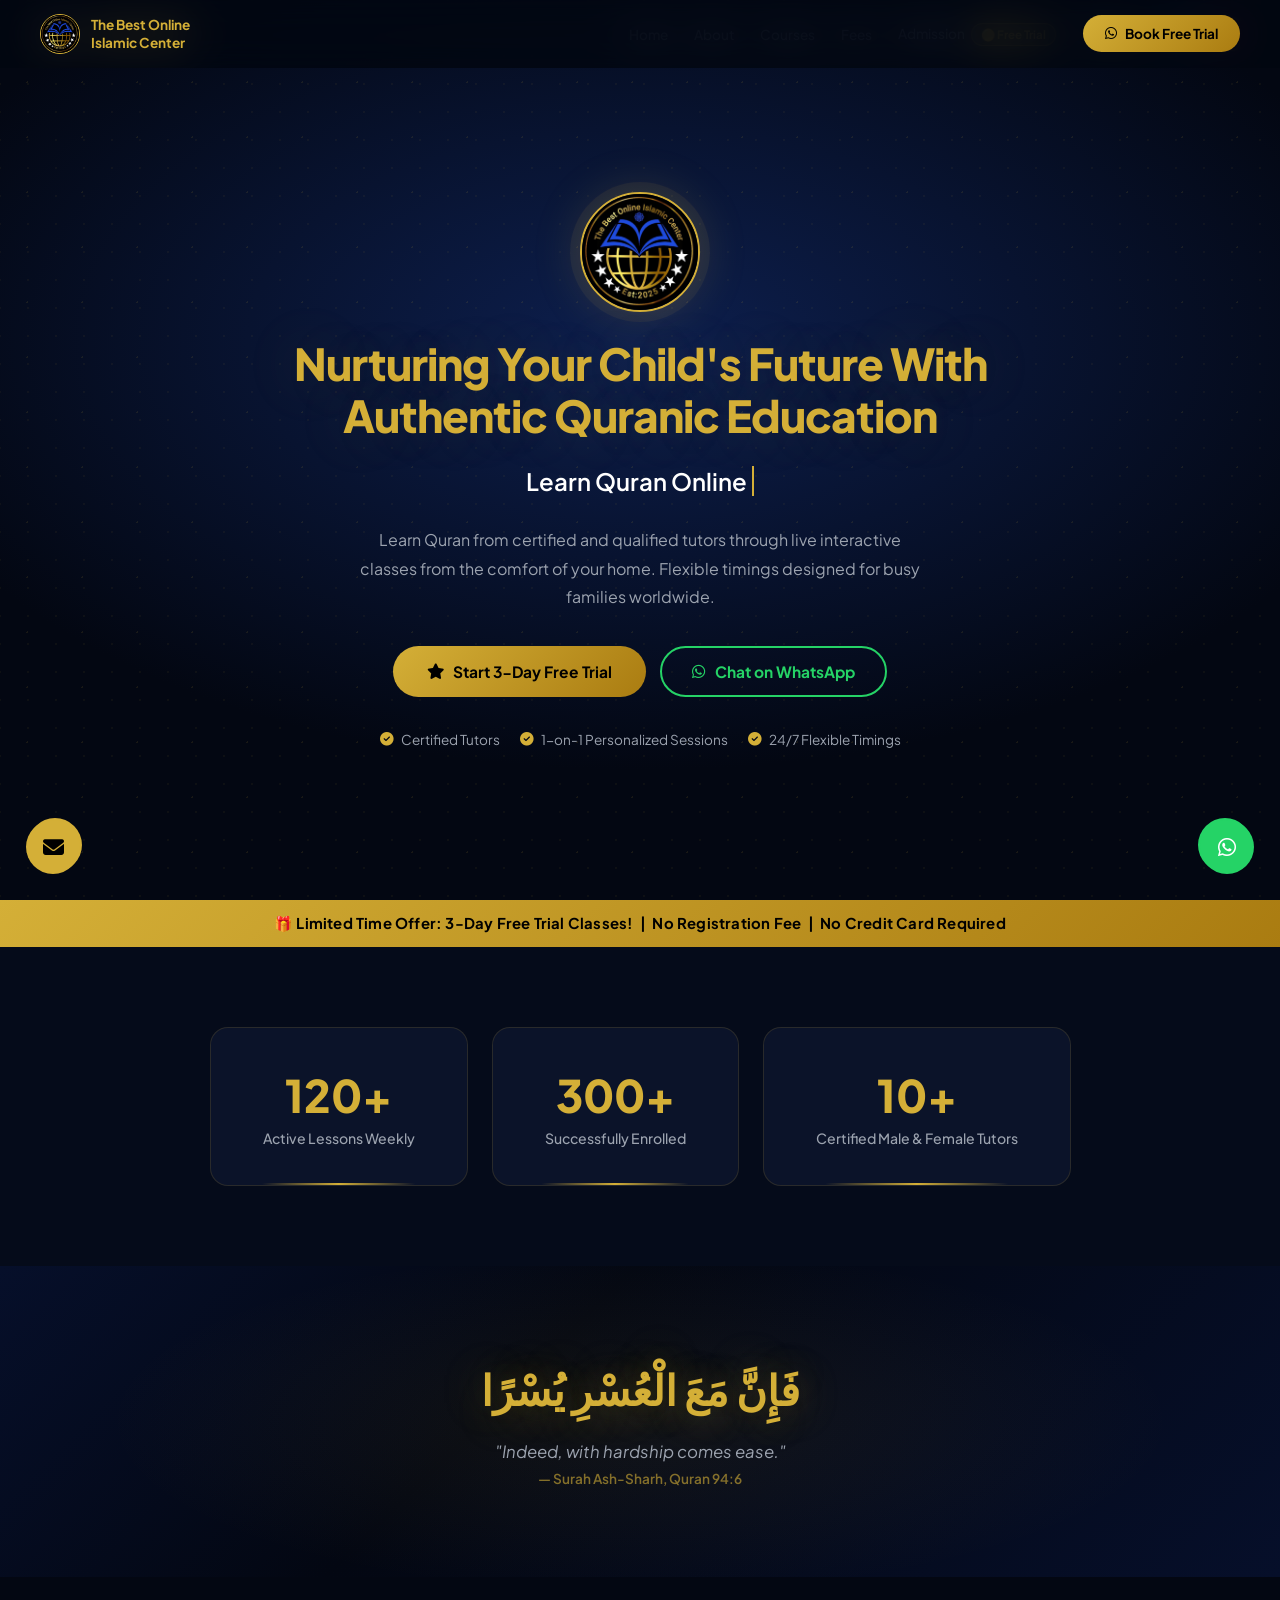
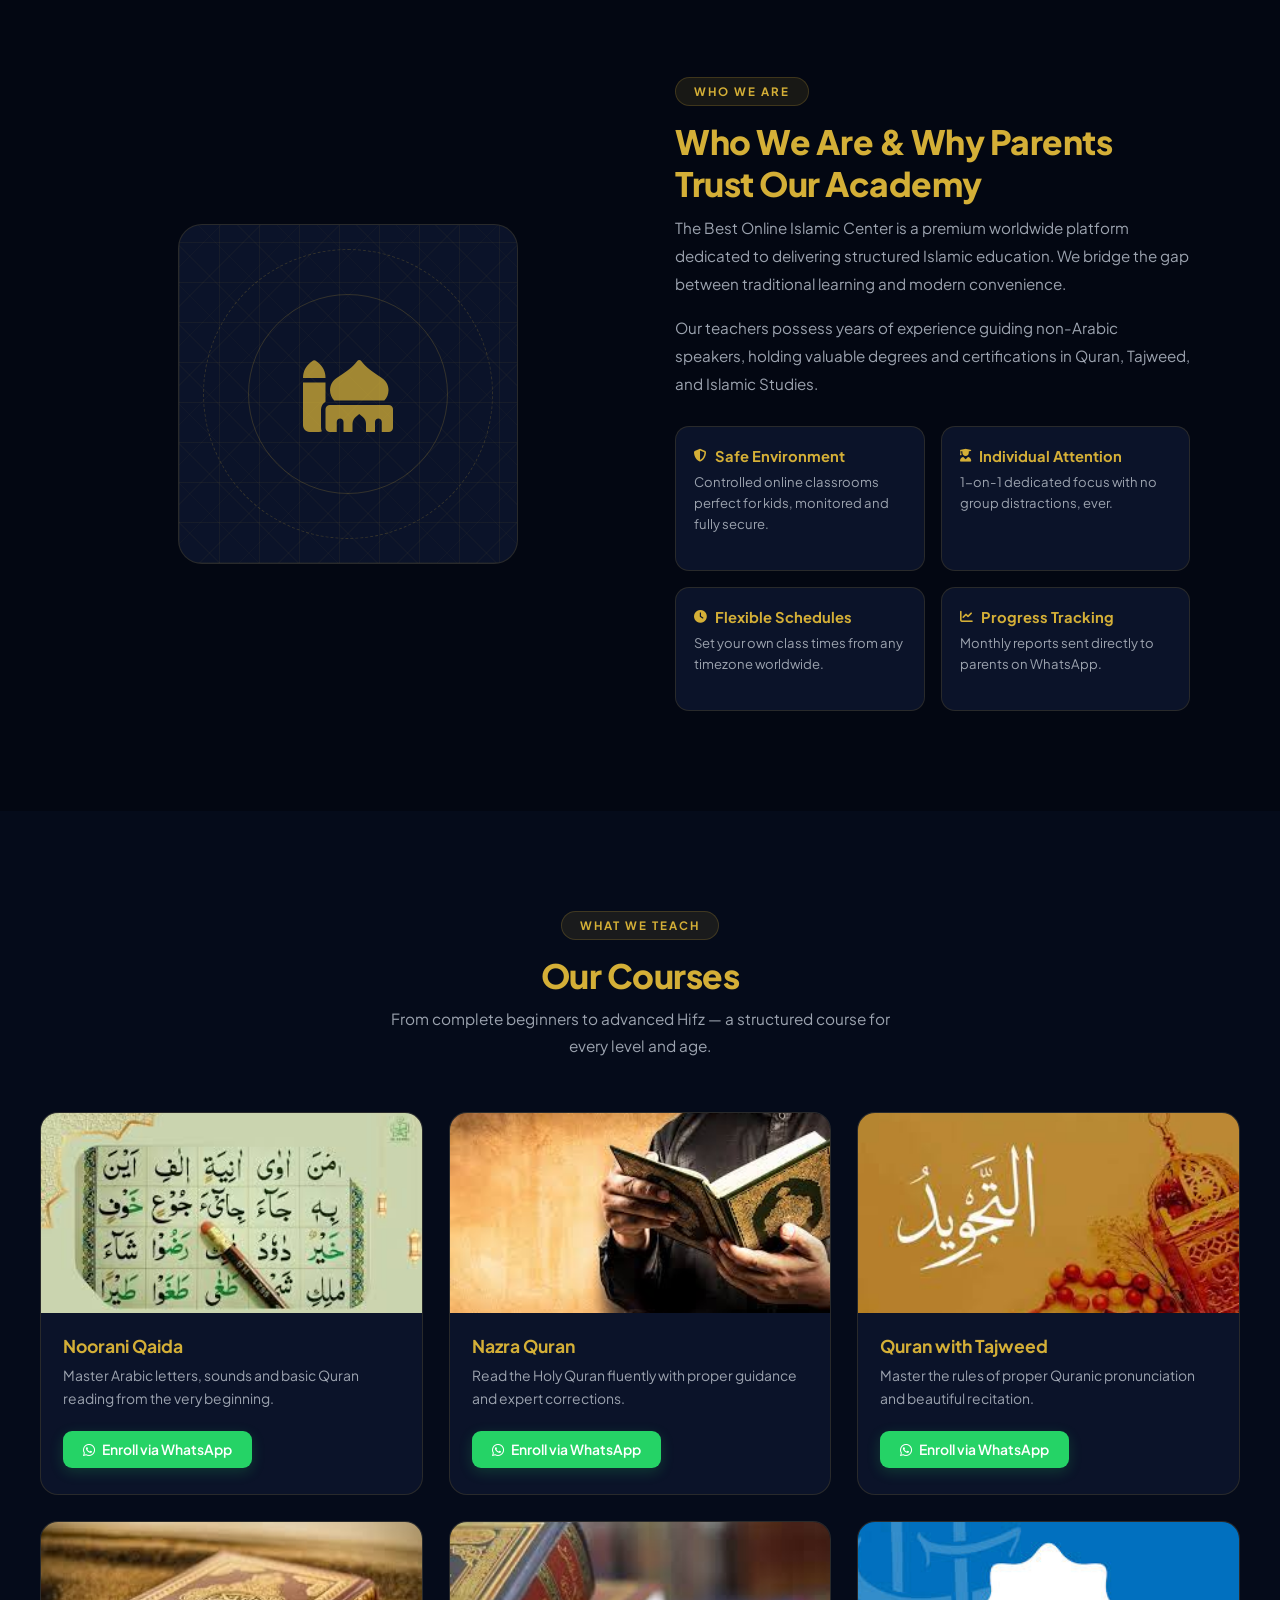
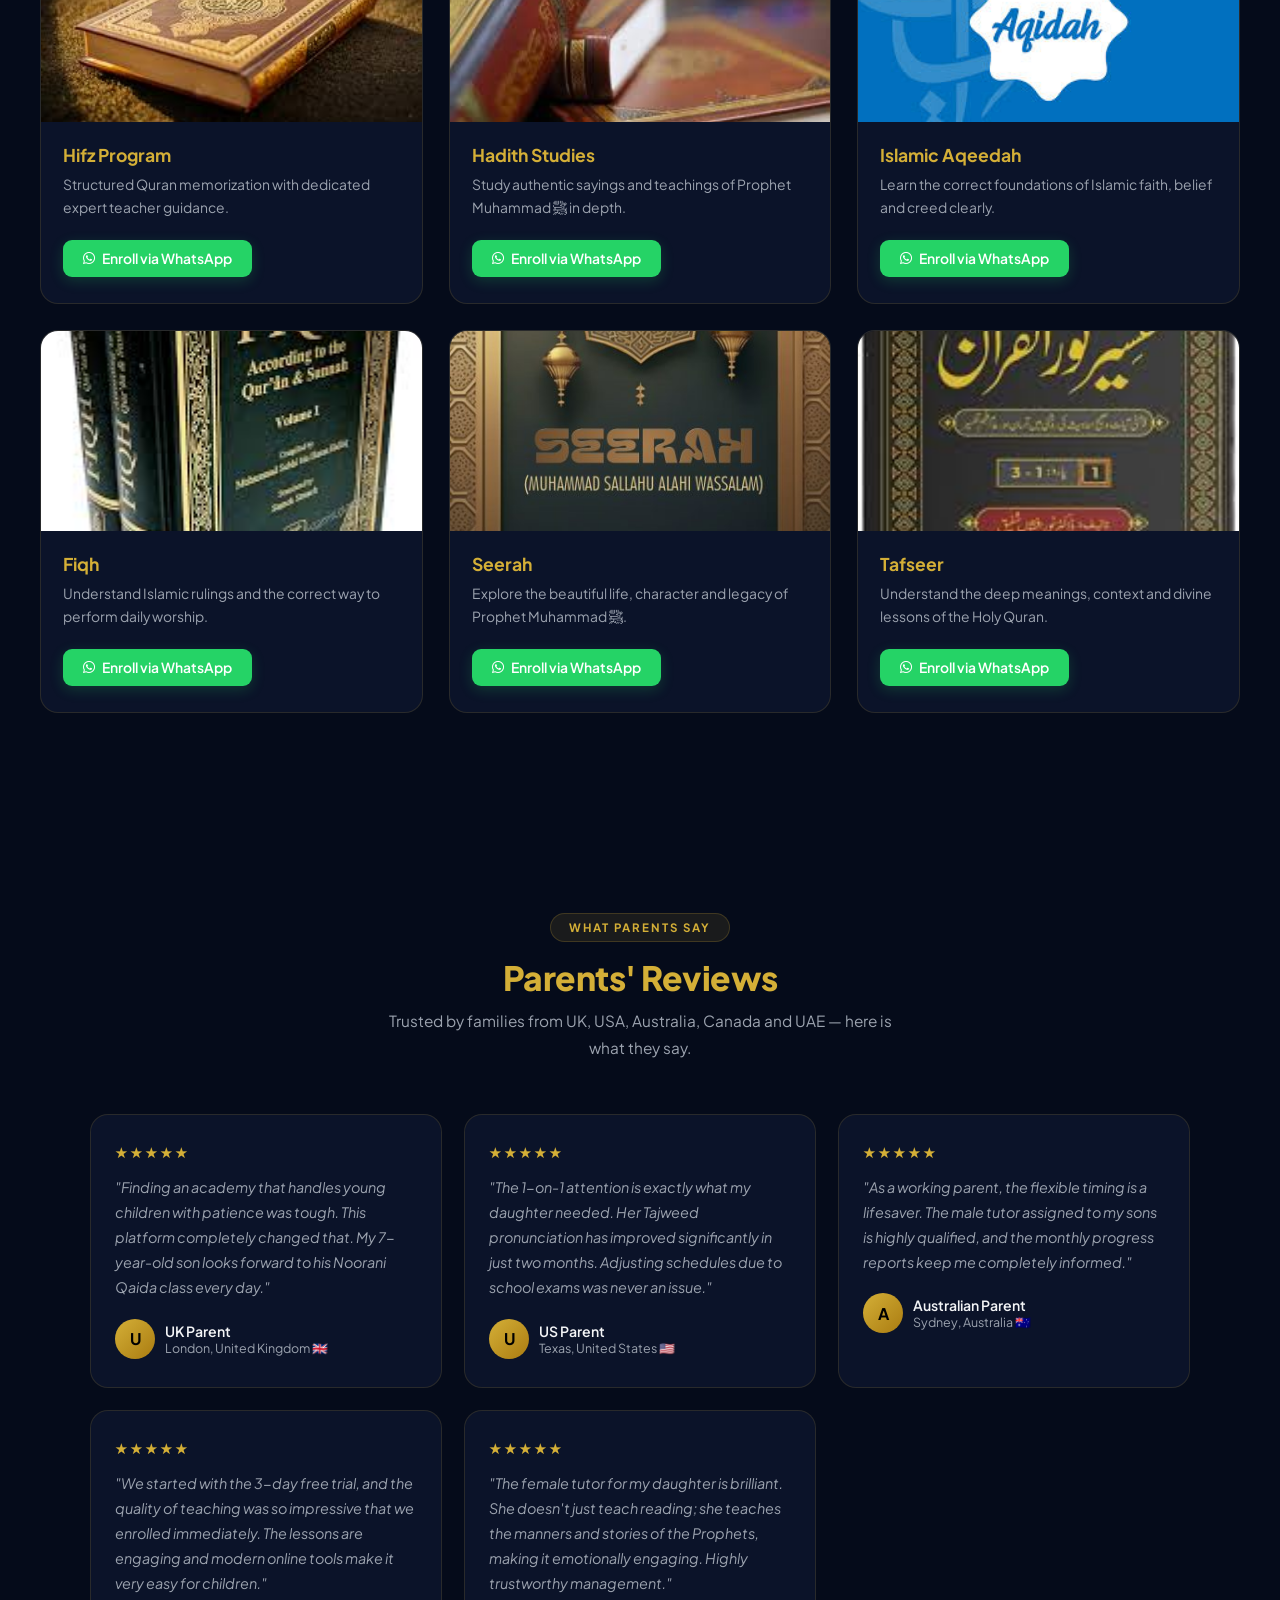
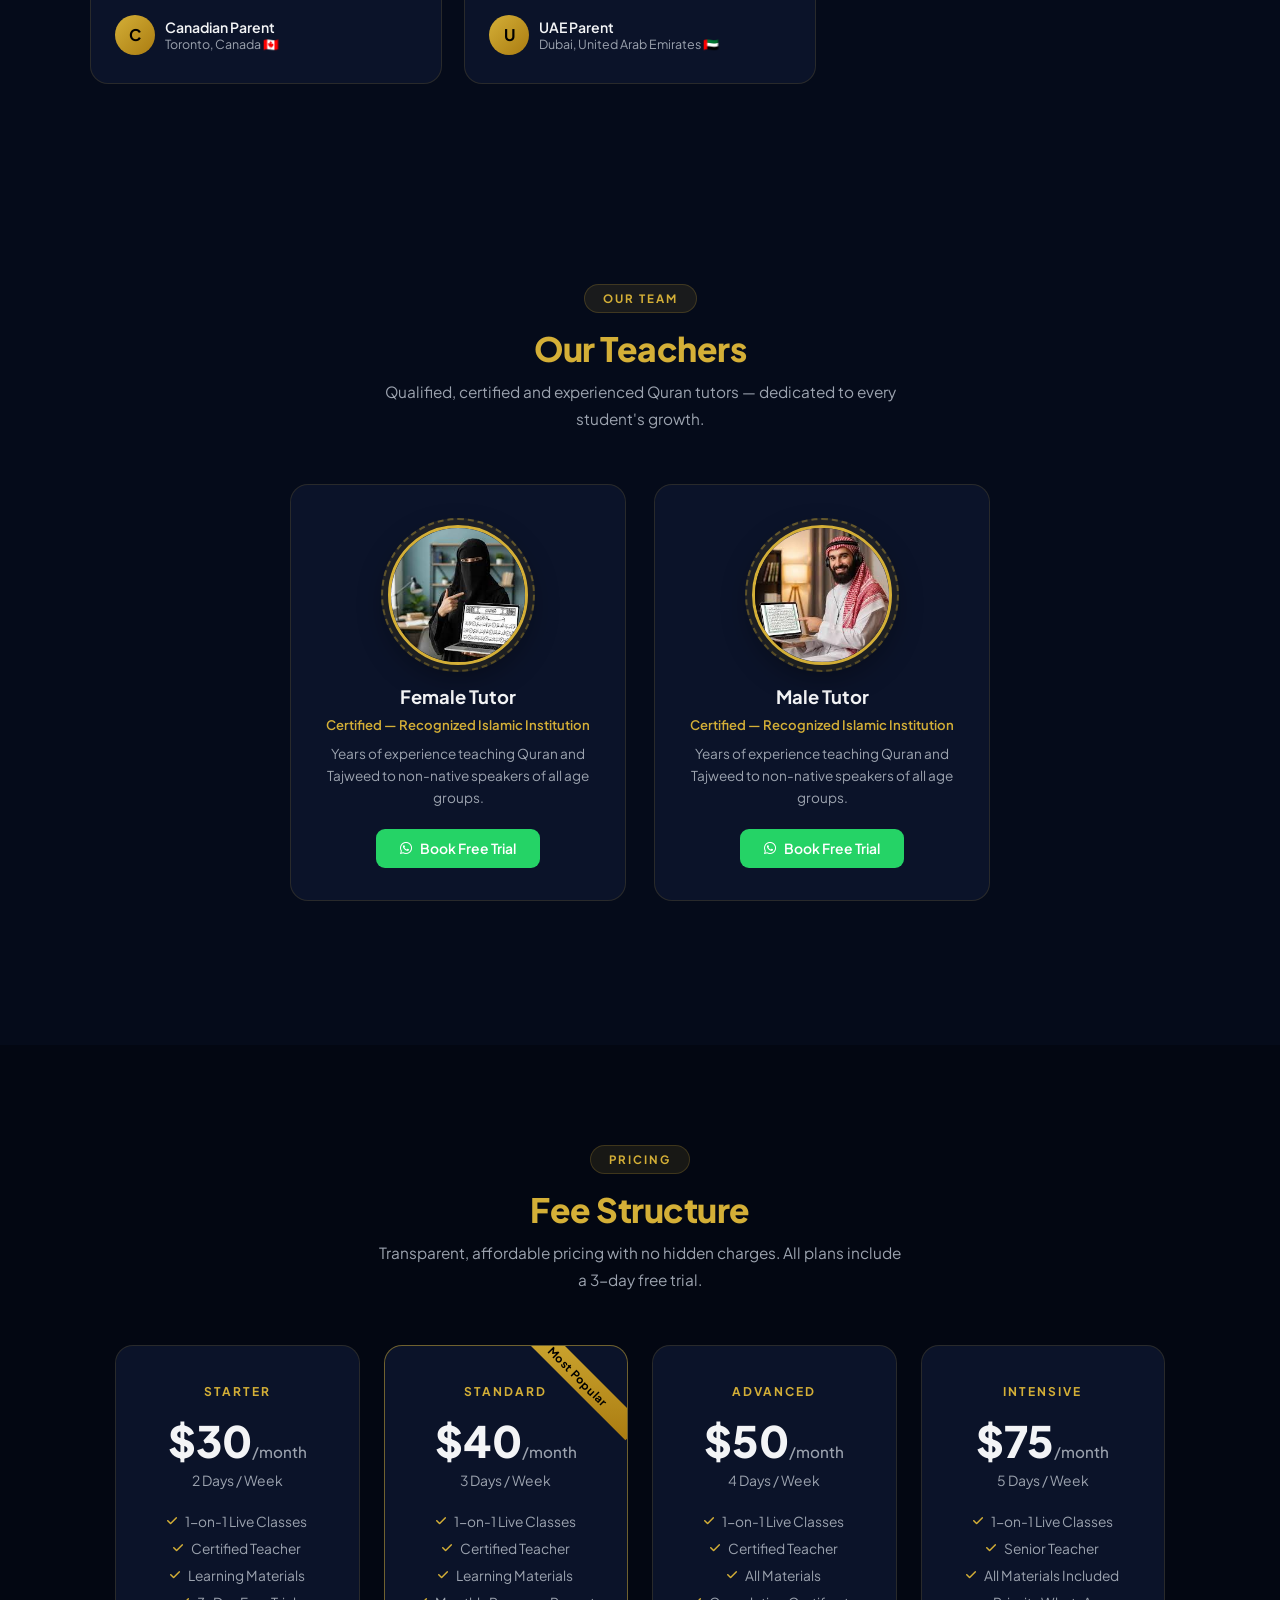
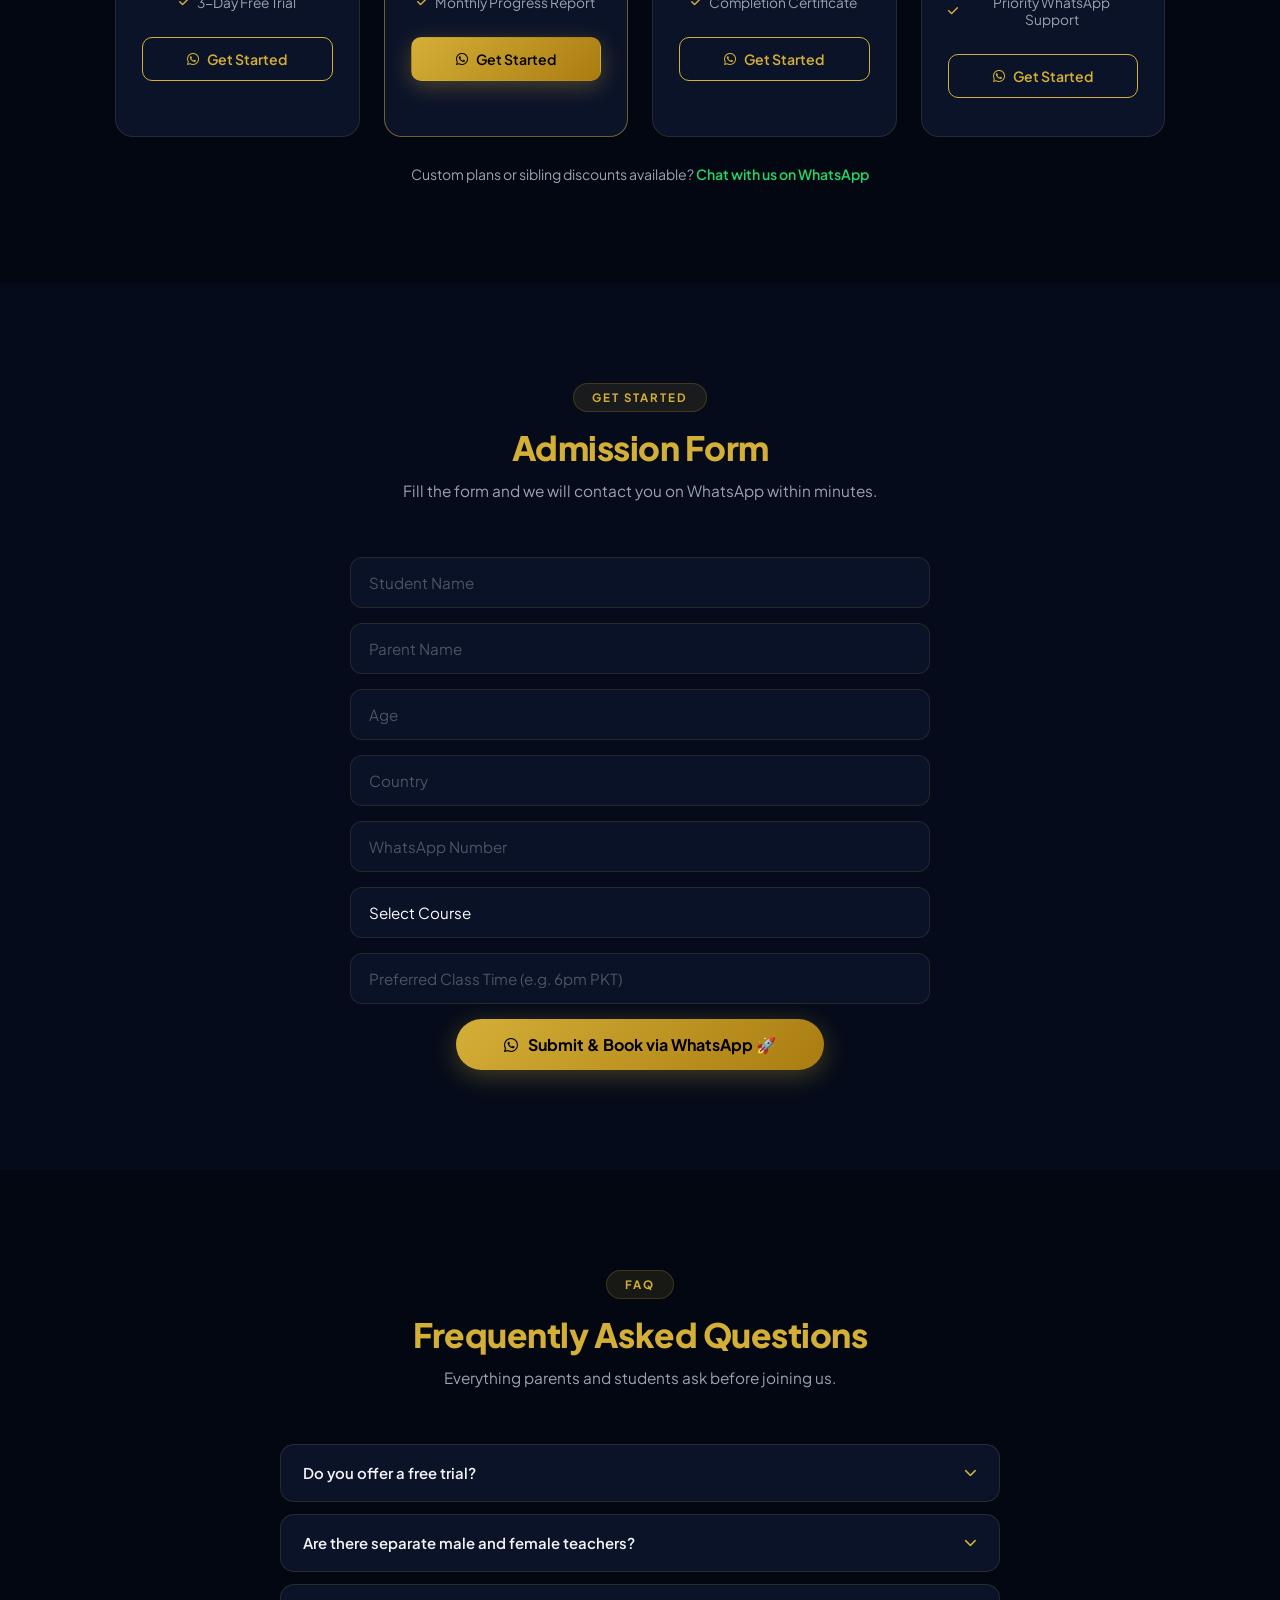
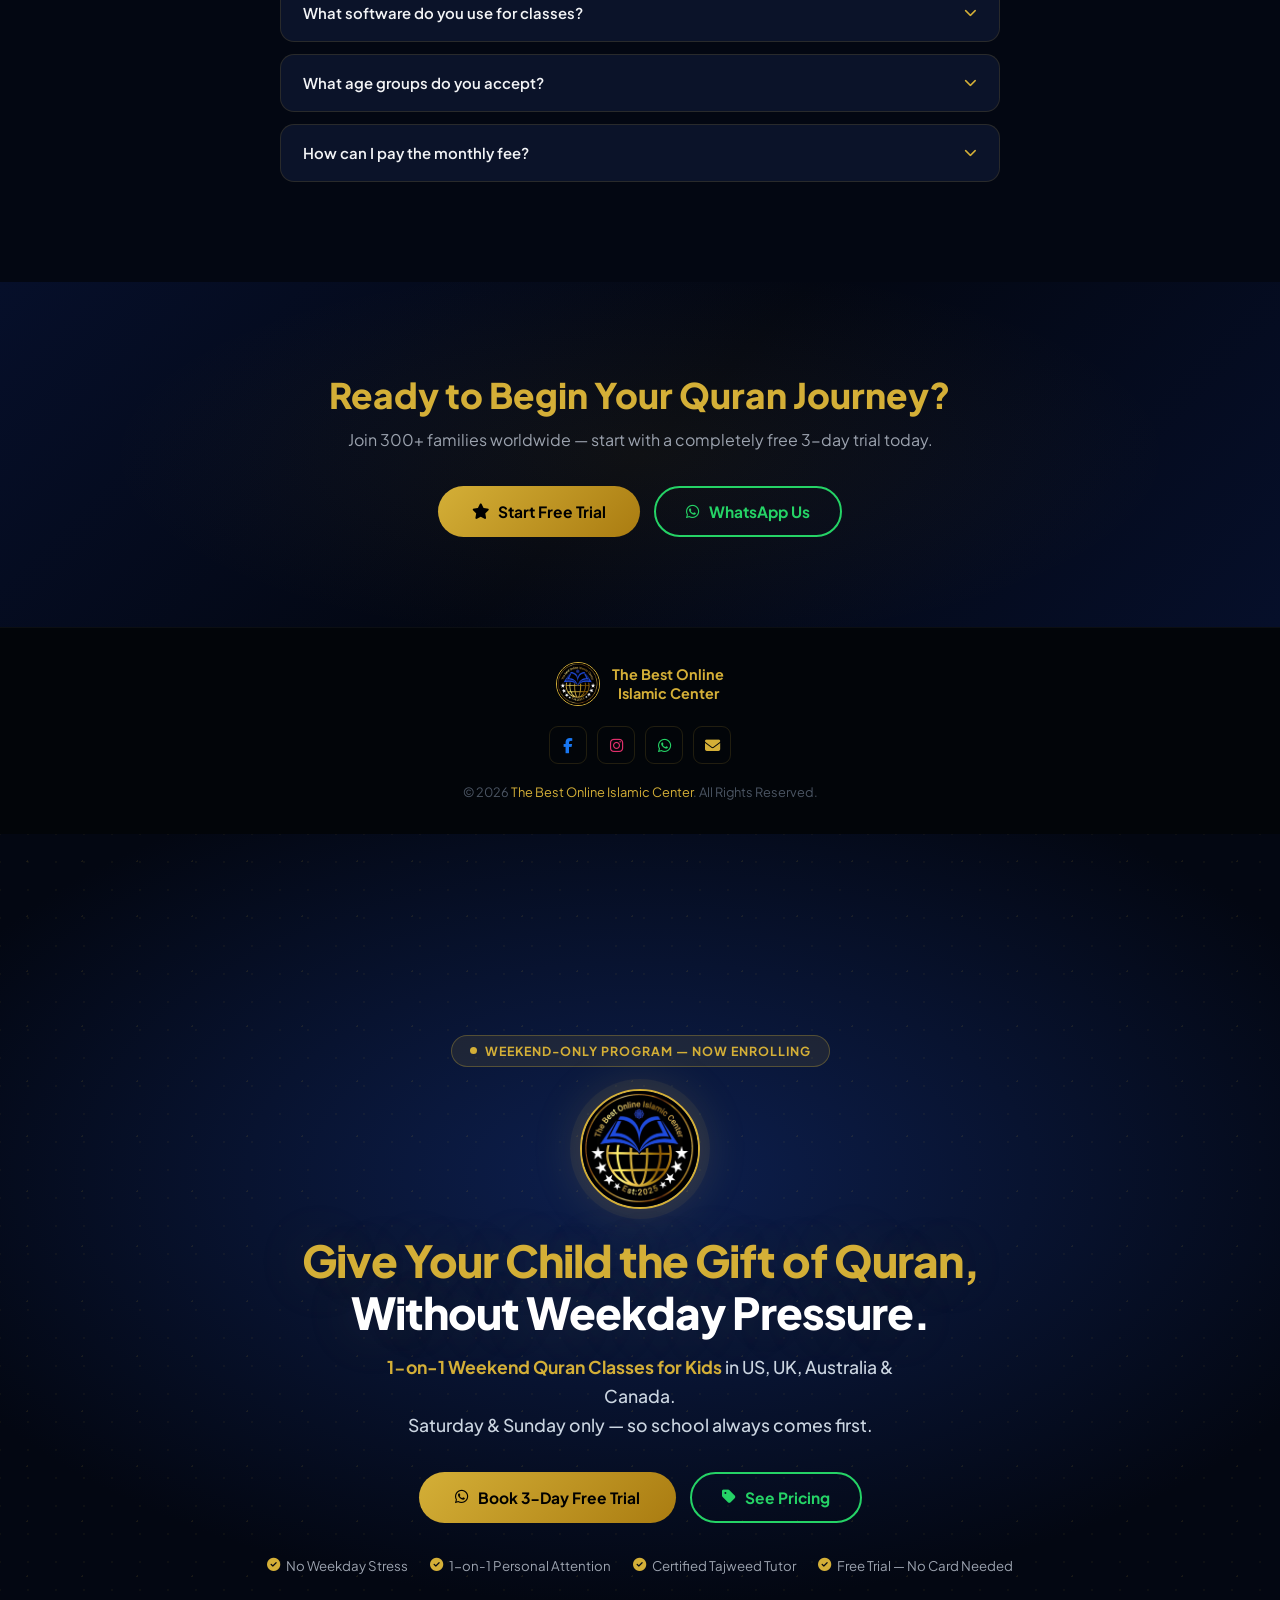
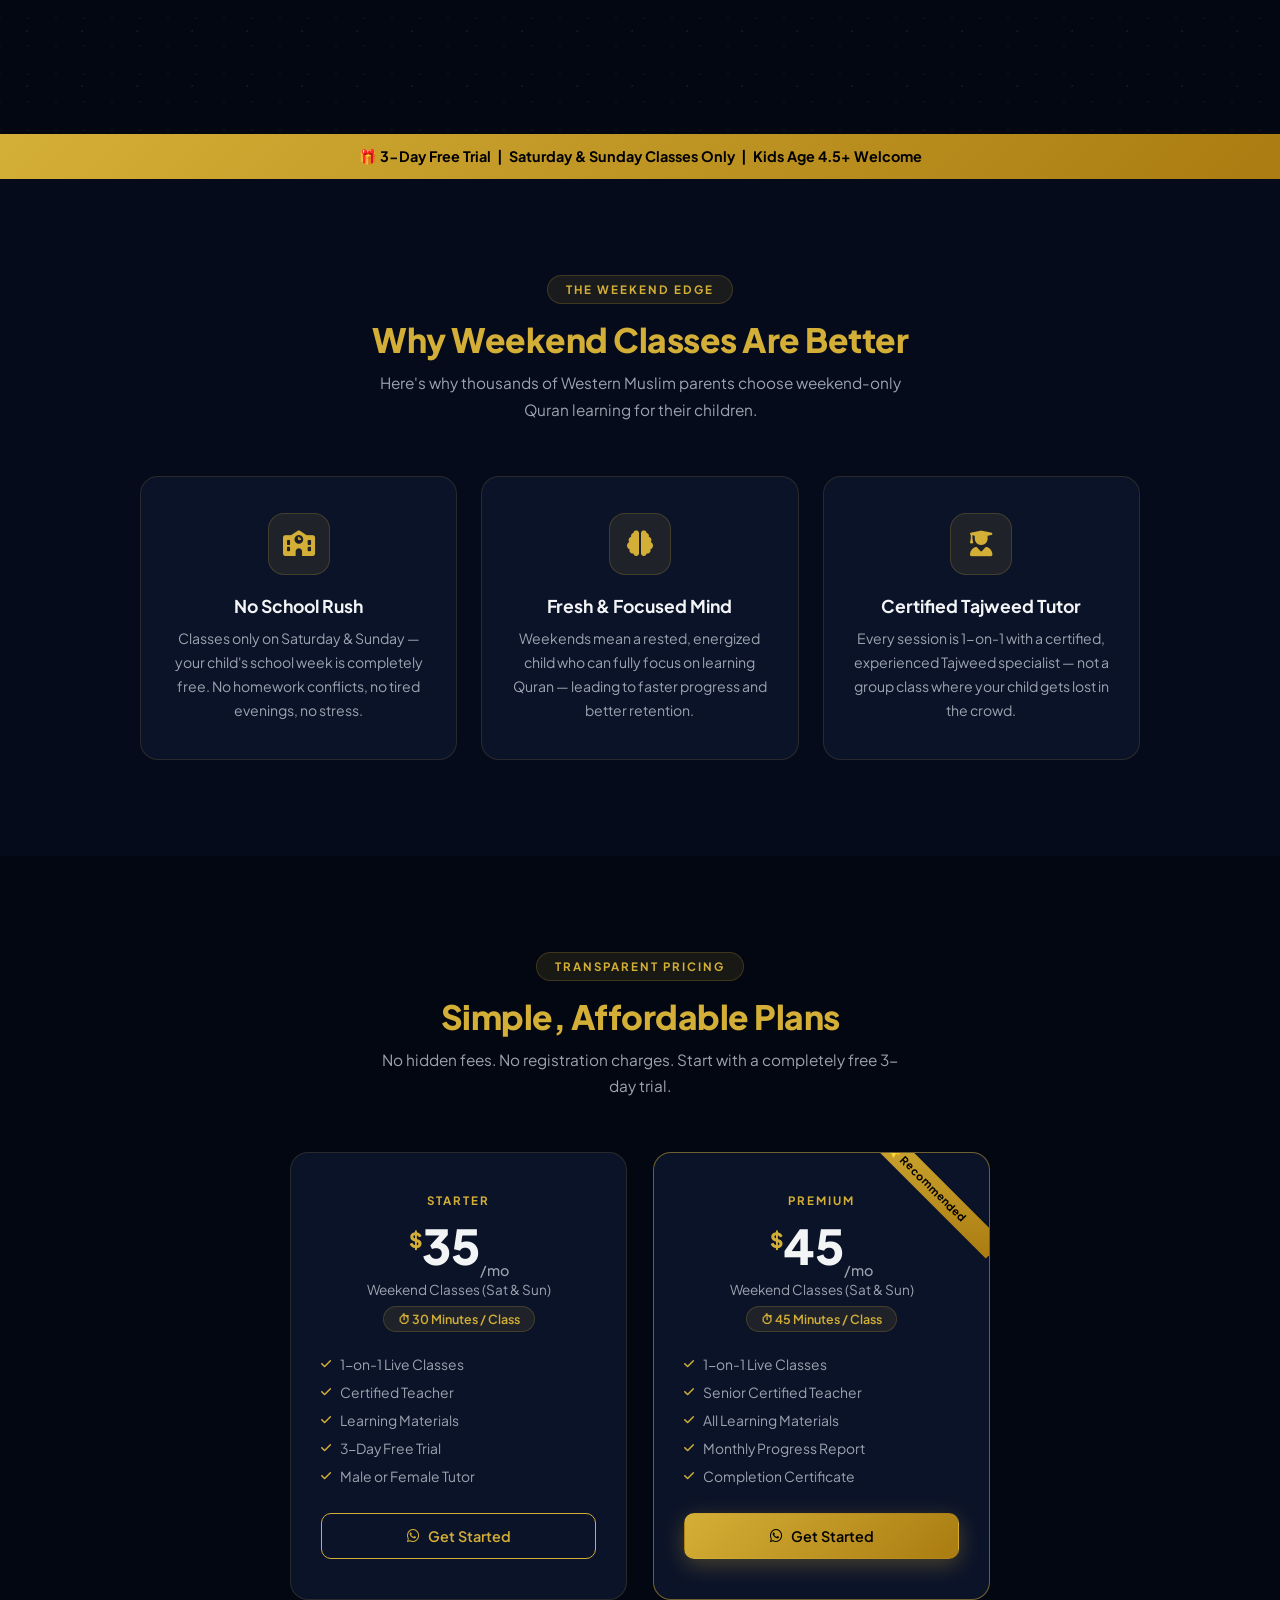
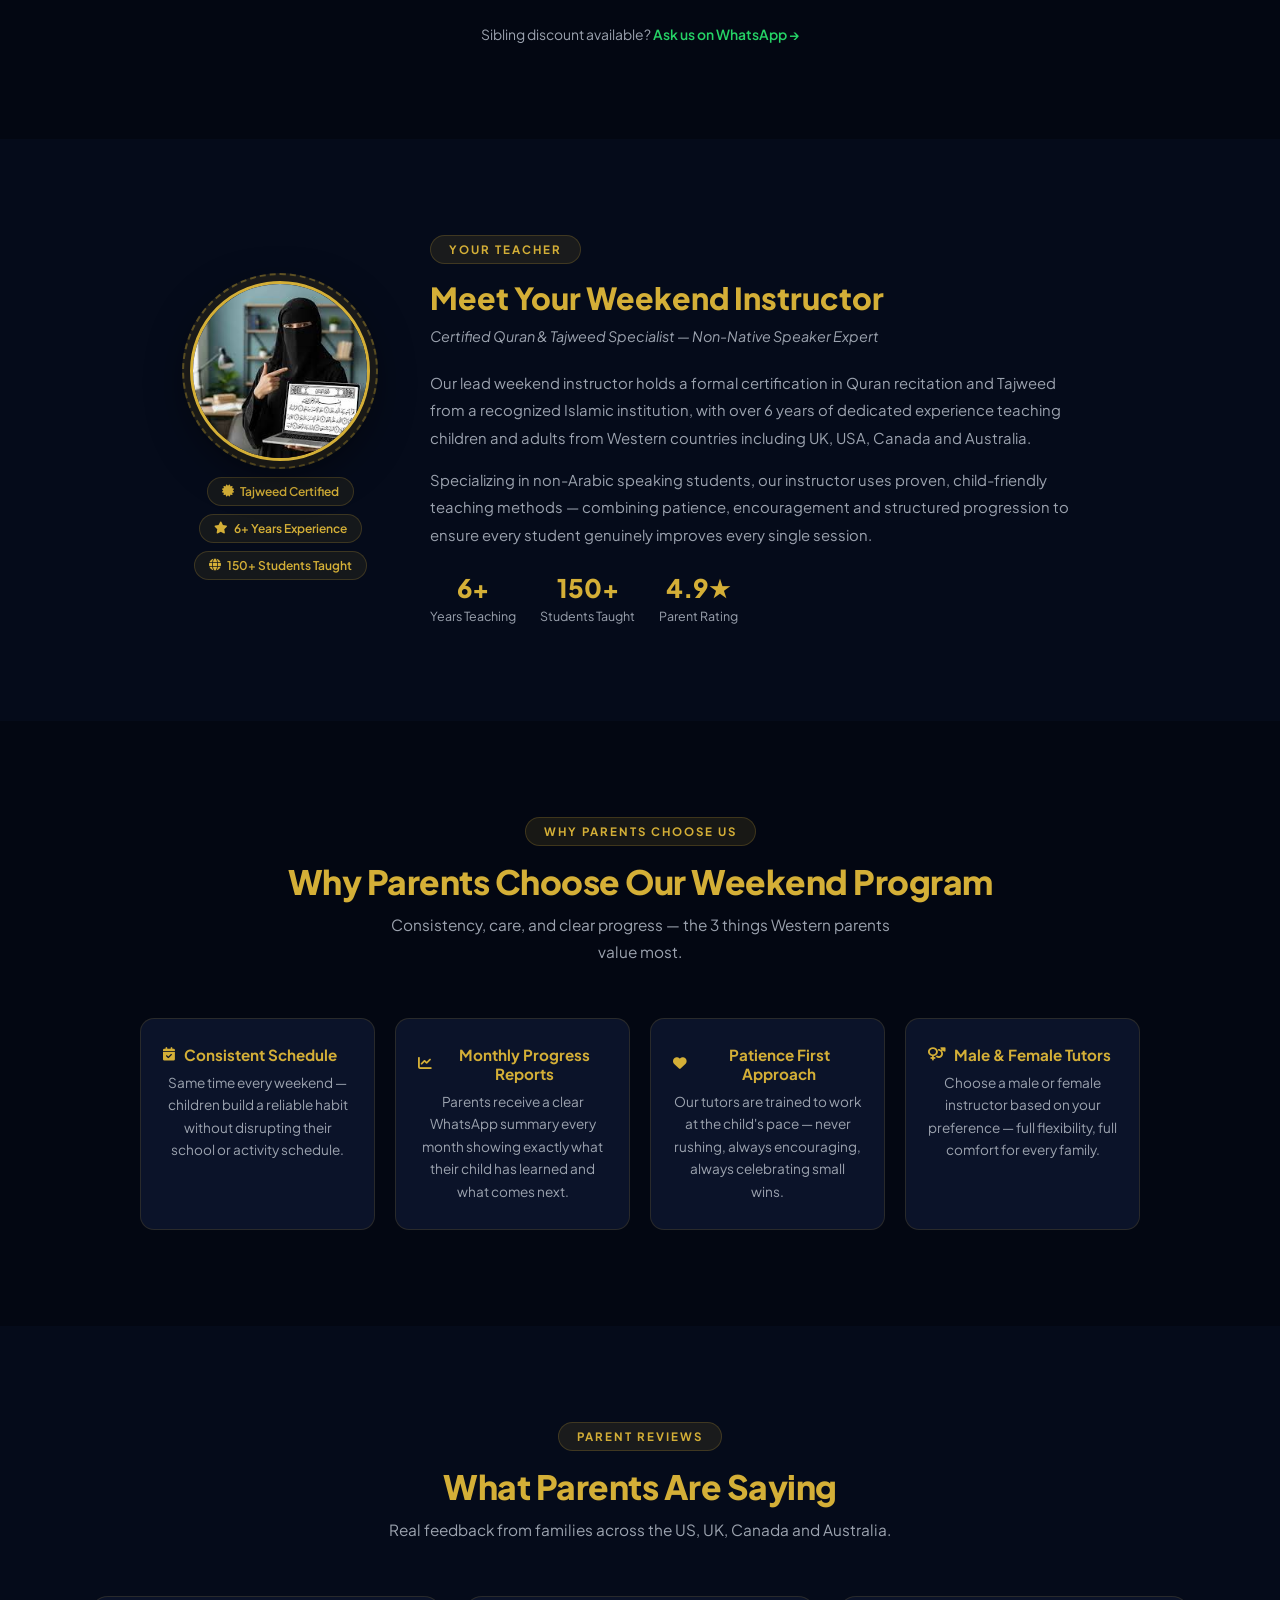
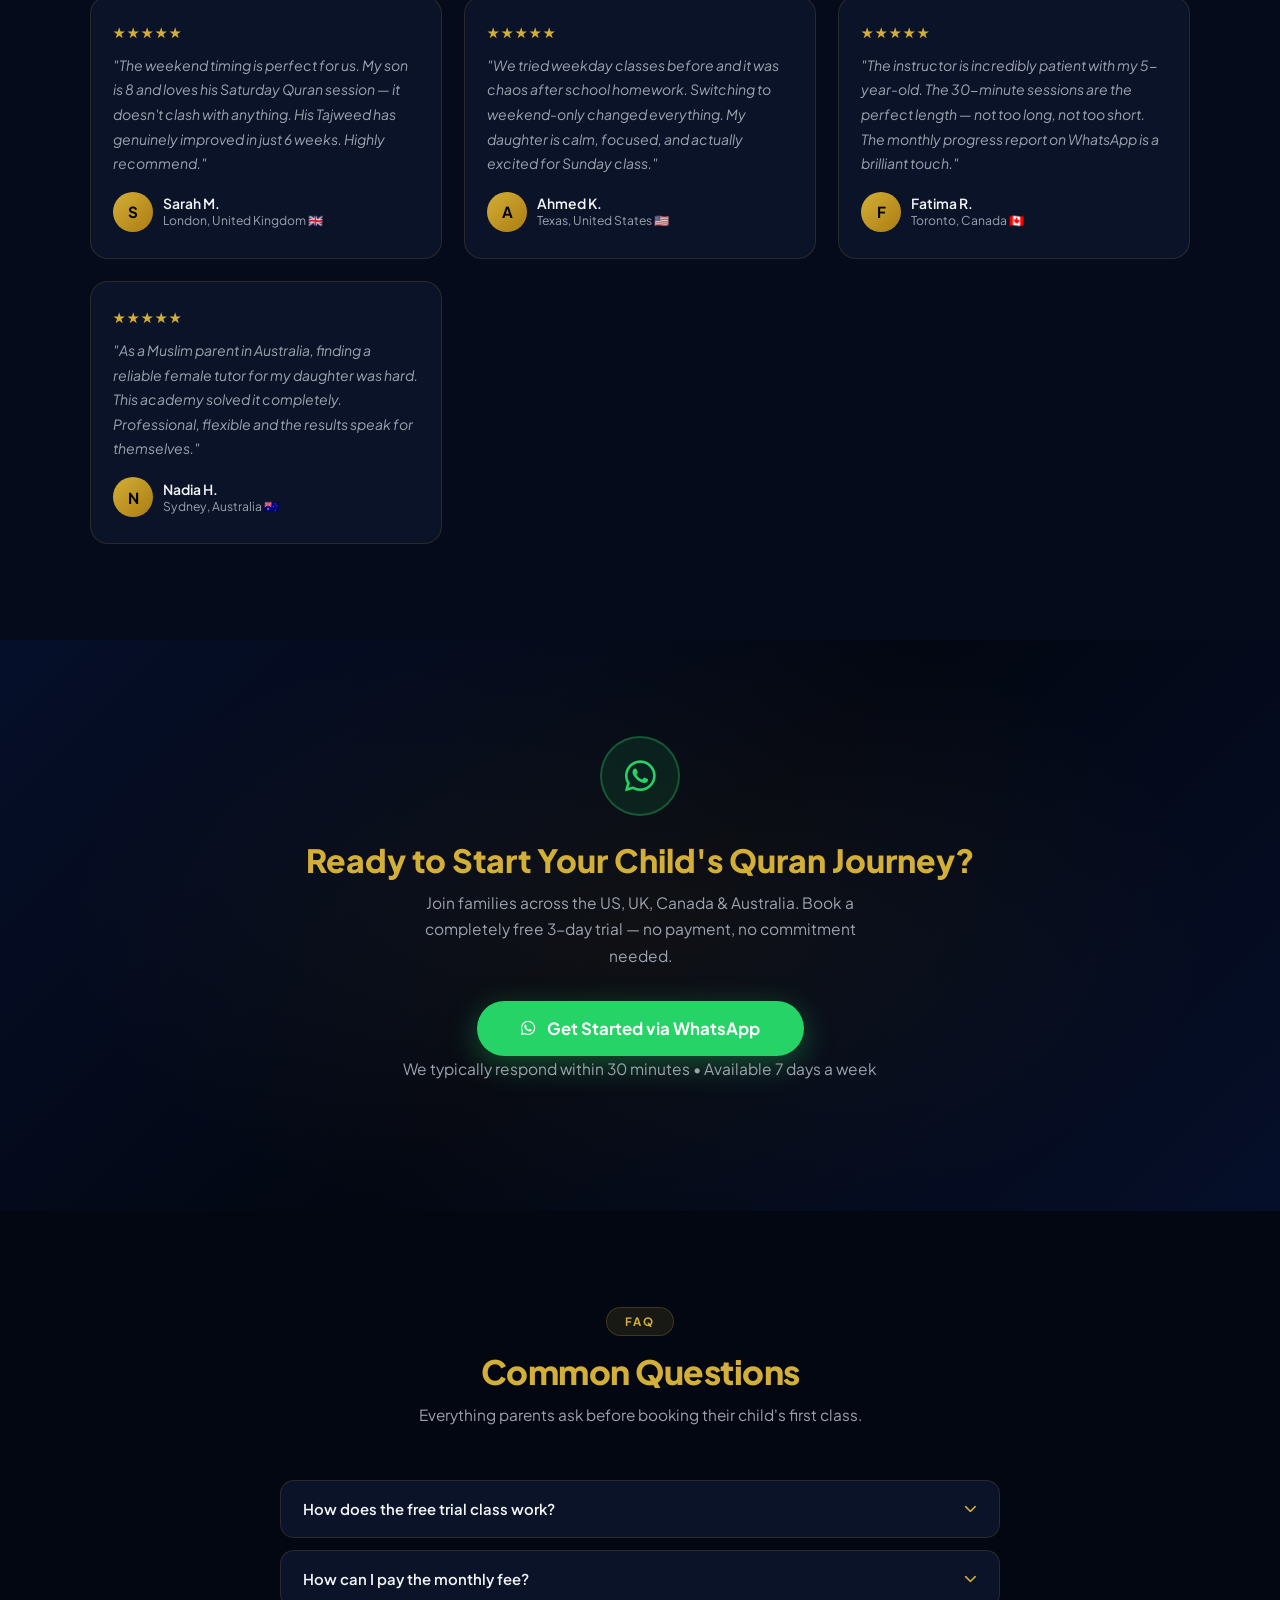
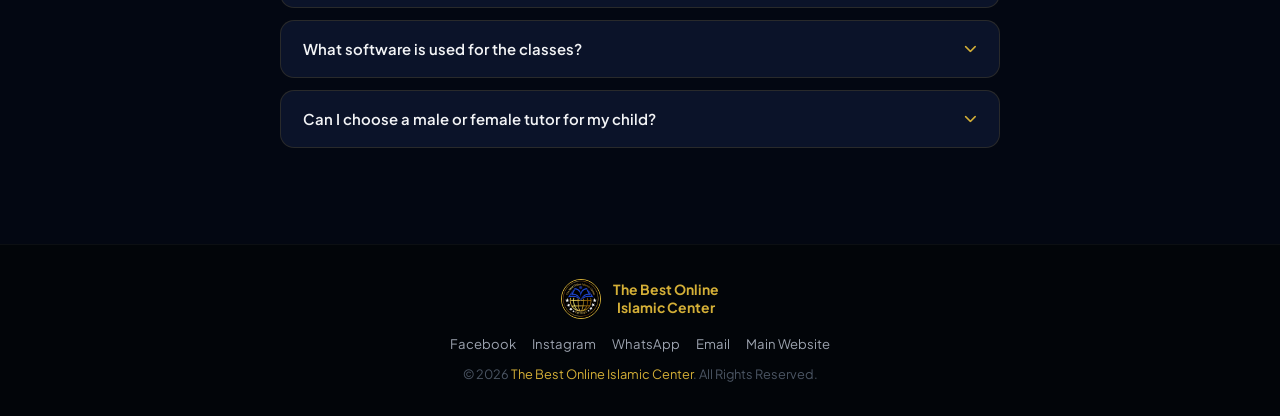
==== index.html @ 22b95162 "Add files via upload" ====
<!DOCTYPE html>
<html lang="en">
<head>
<meta charset="UTF-8">
<meta name="viewport" content="width=device-width, initial-scale=1.0">
<title>The Best Online Islamic Center</title>
<meta name="description" content="Learn Quran online with certified male and female teachers. Tajweed, Hifz, Noorani Qaida, Islamic Studies — live 1-on-1 classes worldwide.">
<meta name="keywords" content="Online Quran Academy, Quran Classes, Tajweed, Hifz, Noorani Qaida, Islamic Studies">
<meta name="author" content="The Best Online Islamic Center">
<meta name="robots" content="index, follow">
<link rel="preconnect" href="https://fonts.googleapis.com">
<link rel="preconnect" href="https://fonts.gstatic.com" crossorigin>
<link href="https://fonts.googleapis.com/css2?family=Plus+Jakarta+Sans:wght@400;500;600;700;800&display=swap" rel="stylesheet">
<link rel="stylesheet" href="https://cdnjs.cloudflare.com/ajax/libs/font-awesome/6.5.0/css/all.min.css">
<style>
:root{
  --gold:#D4AF37; --gold-dark:#AA7C11; --gold-light:rgba(212,175,55,0.15);
  --bg:#030712; --bg2:#050b1a; --card:#0b1329;
  --border:rgba(212,175,55,0.15); --border-hover:rgba(212,175,55,0.45);
  --text:#f3f4f6; --muted:#9ca3af;
  --green:#25D366; --green-dark:#1ebe57;
  --fb:#1877F2; --ig:#E1306C;
  --r:18px;
}
html{scroll-behavior:smooth;}
*{margin:0;padding:0;box-sizing:border-box;font-family:'Plus Jakarta Sans',sans-serif;}
body{background:var(--bg);color:var(--text);overflow-x:hidden;}

/* ═══════════════════════════════════
   NAVBAR
═══════════════════════════════════ */
nav{
  position:fixed;top:0;left:0;width:100%;z-index:999;
  background:rgba(3,7,18,0.55);
  backdrop-filter:blur(20px);-webkit-backdrop-filter:blur(20px);
  border-bottom:1px solid transparent;
  height:70px;padding:0 48px;
  display:flex;align-items:center;justify-content:space-between;
  transition:all .35s ease;
}
nav.scrolled{background:rgba(3,7,18,0.96);border-bottom-color:rgba(212,175,55,0.3);}
.nav-logo{display:flex;align-items:center;gap:12px;text-decoration:none;}
.nav-logo img{width:42px;height:42px;border-radius:50%;border:1.5px solid var(--gold);object-fit:cover;}
.nav-logo span{color:var(--gold);font-size:.88rem;font-weight:700;line-height:1.3;}
.nav-right{display:flex;align-items:center;gap:6px;}
.nav-links{display:flex;align-items:center;gap:2px;list-style:none;}
.nav-links a{color:var(--muted);text-decoration:none;font-size:.85rem;font-weight:500;padding:7px 12px;border-radius:8px;transition:all .25s;white-space:nowrap;}
.nav-links a:hover{color:var(--gold);background:rgba(212,175,55,.08);}
.nav-badge{
  display:inline-flex;align-items:center;gap:5px;
  background:rgba(212,175,55,.12);border:1px solid rgba(212,175,55,.3);
  color:var(--gold);font-size:.72rem;font-weight:700;
  padding:3px 9px;border-radius:50px;margin-left:4px;
  animation:badgeBlink 2s ease-in-out infinite;
}
@keyframes badgeBlink{0%,100%{opacity:1;}50%{opacity:.5;}}
.nav-socials{display:flex;align-items:center;gap:8px;margin-left:10px;}
.nav-socials a{
  width:34px;height:34px;border-radius:8px;
  display:flex;align-items:center;justify-content:center;
  font-size:.9rem;text-decoration:none;
  border:1px solid var(--border);transition:all .25s;
}
.nsf{color:var(--fb);background:rgba(24,119,242,.07);}
.nsf:hover{background:rgba(24,119,242,.18);border-color:rgba(24,119,242,.4);transform:translateY(-2px);}
.nsi{color:var(--ig);background:rgba(225,48,108,.07);}
.nsi:hover{background:rgba(225,48,108,.18);border-color:rgba(225,48,108,.4);transform:translateY(-2px);}

/* hamburger */
.hamburger{display:none;flex-direction:column;gap:5px;cursor:pointer;padding:5px;background:none;border:none;}
.hamburger span{display:block;width:24px;height:2px;background:var(--gold);border-radius:2px;transition:all .3s;}
.hamburger.active span:nth-child(1){transform:translateY(7px) rotate(45deg);}
.hamburger.active span:nth-child(2){opacity:0;transform:scaleX(0);}
.hamburger.active span:nth-child(3){transform:translateY(-7px) rotate(-45deg);}
.mobile-menu{
  display:none;position:fixed;top:70px;left:0;width:100%;
  background:rgba(3,7,18,.98);border-bottom:1px solid var(--border);
  padding:18px 24px;z-index:998;flex-direction:column;gap:4px;
}
.mobile-menu.open{display:flex;}
.mobile-menu a{color:var(--muted);text-decoration:none;font-size:.97rem;font-weight:500;padding:11px 14px;border-radius:8px;transition:all .25s;}
.mobile-menu a:hover{color:var(--gold);background:rgba(212,175,55,.08);}
.mob-socials{display:flex;gap:10px;padding:10px 14px 4px;}
.mob-socials a{width:38px;height:38px;border-radius:8px;display:flex;align-items:center;justify-content:center;font-size:1rem;text-decoration:none;border:1px solid var(--border);transition:all .25s;}

/* ═══════════════════════════════════
   HERO
═══════════════════════════════════ */
.hero{
  min-height:100vh;display:flex;flex-direction:column;
  justify-content:center;align-items:center;text-align:center;
  background:radial-gradient(ellipse 90% 70% at 50% 40%, #0d1f4e 0%, #030712 65%);
  padding:130px 20px 80px;position:relative;overflow:hidden;
}
/* dot grid */
.hero::before{
  content:'';position:absolute;inset:0;pointer-events:none;
  background-image:radial-gradient(circle,rgba(212,175,55,.12) 1px,transparent 1px),
                   radial-gradient(circle,rgba(212,175,55,.05) 1px,transparent 1px);
  background-size:60px 60px,30px 30px;background-position:0 0,15px 15px;
}
/* floating particles */
.particles{position:absolute;inset:0;pointer-events:none;overflow:hidden;}
.particle{
  position:absolute;width:3px;height:3px;border-radius:50%;
  background:var(--gold);opacity:0;
  animation:floatUp linear infinite;
}
@keyframes floatUp{
  0%{opacity:0;transform:translateY(0) scale(0);}
  10%{opacity:.6;}
  90%{opacity:.2;}
  100%{opacity:0;transform:translateY(-100vh) scale(1.5);}
}
.hero-logo{
  width:135px;height:135px;border-radius:50%;object-fit:cover;
  border:2.5px solid var(--gold);
  box-shadow:0 0 0 10px rgba(212,175,55,.07),0 0 50px rgba(212,175,55,.2);
  margin-bottom:28px;position:relative;z-index:1;
  animation:floatLogo 4s ease-in-out infinite;
}
@keyframes floatLogo{
  0%,100%{transform:translateY(0);box-shadow:0 0 0 10px rgba(212,175,55,.07),0 0 50px rgba(212,175,55,.2);}
  50%{transform:translateY(-10px);box-shadow:0 0 0 16px rgba(212,175,55,.04),0 0 80px rgba(212,175,55,.35);}
}
.hero h1{
  color:var(--gold);font-size:2.8rem;font-weight:800;letter-spacing:-1px;
  margin-bottom:18px;z-index:1;position:relative;
  text-shadow:0 0 60px rgba(212,175,55,.2);
  max-width:750px;line-height:1.2;
}
.typing-wrap{min-height:50px;display:flex;align-items:center;justify-content:center;margin-bottom:20px;z-index:1;position:relative;}
.typing-text{color:#fff;font-size:1.5rem;font-weight:600;border-right:2.5px solid var(--gold);padding-right:5px;animation:blink .75s step-end infinite;}
@keyframes blink{50%{border-color:transparent;}}
.hero-desc{color:var(--muted);font-size:1rem;max-width:580px;line-height:1.8;margin-bottom:34px;z-index:1;position:relative;}
.hero-btns{display:flex;gap:14px;flex-wrap:wrap;justify-content:center;z-index:1;position:relative;margin-bottom:30px;}
.btn-primary{
  display:inline-flex;align-items:center;gap:9px;
  background:linear-gradient(135deg,var(--gold),var(--gold-dark));
  color:#000;padding:15px 34px;text-decoration:none;border-radius:50px;
  font-weight:700;font-size:.97rem;
  animation:ctaPulse 2.5s ease-out infinite;
  transition:transform .3s,box-shadow .3s;
}
.btn-primary:hover{transform:translateY(-4px);box-shadow:0 14px 38px rgba(212,175,55,.5);animation:none;}
@keyframes ctaPulse{0%{box-shadow:0 0 0 0 rgba(212,175,55,.5);}70%{box-shadow:0 0 0 18px rgba(212,175,55,0);}100%{box-shadow:0 0 0 0 rgba(212,175,55,0);}}
.btn-secondary{
  display:inline-flex;align-items:center;gap:9px;
  border:2px solid var(--green);color:var(--green);
  padding:14px 30px;text-decoration:none;border-radius:50px;
  font-weight:700;font-size:.97rem;transition:all .3s;
}
.btn-secondary:hover{background:var(--green);color:#fff;box-shadow:0 8px 28px rgba(37,211,102,.35);}
.trust-badges{display:flex;gap:20px;flex-wrap:wrap;justify-content:center;z-index:1;position:relative;}
.trust-badge{color:var(--muted);font-size:.85rem;display:flex;align-items:center;gap:7px;}
.trust-badge i{color:var(--gold);}

/* ═══════════════════════════════════
   TRIAL BANNER
═══════════════════════════════════ */
.trial-banner{
  background:linear-gradient(135deg,var(--gold),var(--gold-dark));
  padding:14px 20px;text-align:center;
}
.trial-banner p{color:#000;font-size:.93rem;font-weight:700;letter-spacing:.2px;}

/* ═══════════════════════════════════
   SHARED
═══════════════════════════════════ */
.sec{padding:100px 20px;}
.sec-label{display:inline-block;background:rgba(212,175,55,.1);color:var(--gold);font-size:.73rem;font-weight:700;letter-spacing:2px;text-transform:uppercase;padding:6px 18px;border-radius:50px;border:1px solid rgba(212,175,55,.2);margin-bottom:14px;}
.sec-title{font-size:2.15rem;font-weight:800;letter-spacing:-.5px;margin-bottom:10px;color:var(--gold);}
.sec-sub{color:var(--muted);font-size:.97rem;max-width:540px;margin:0 auto 55px;line-height:1.75;}
.center{text-align:center;}

/* ═══════════════════════════════════
   STATS
═══════════════════════════════════ */
.stats-sec{background:var(--bg2);padding:80px 20px;}
.stats-grid{display:flex;justify-content:center;gap:24px;flex-wrap:wrap;max-width:900px;margin:0 auto;}
.stat-card{
  background:var(--card);border:1px solid var(--border);border-radius:var(--r);
  padding:38px 52px;min-width:190px;text-align:center;
  transition:all .35s;position:relative;overflow:hidden;
}
.stat-card::after{content:'';position:absolute;bottom:0;left:50%;transform:translateX(-50%);width:60%;height:2px;background:linear-gradient(90deg,transparent,var(--gold),transparent);}
.stat-card:hover{border-color:var(--border-hover);transform:translateY(-8px);box-shadow:0 22px 55px rgba(0,0,0,.5);}
.stat-num{display:block;color:var(--gold);font-size:2.8rem;font-weight:800;margin-bottom:6px;}
.stat-card p{color:var(--muted);font-size:.88rem;font-weight:500;}

/* ═══════════════════════════════════
   QURAN VERSE
═══════════════════════════════════ */
.verse-sec{
  padding:90px 20px;text-align:center;position:relative;overflow:hidden;
  background:linear-gradient(135deg,#060f2a 0%,#030712 40%,#060f2a 100%);
}
.verse-sec::before{content:'';position:absolute;inset:0;background:radial-gradient(ellipse 60% 80% at 50% 50%,rgba(212,175,55,.07) 0%,transparent 70%);pointer-events:none;}
.verse-arabic{
  font-size:2.6rem;font-weight:700;color:var(--gold);
  text-shadow:0 0 40px rgba(212,175,55,.4),0 0 80px rgba(212,175,55,.15);
  line-height:1.6;margin-bottom:18px;direction:rtl;position:relative;z-index:1;
  animation:versePulse 4s ease-in-out infinite;
}
@keyframes versePulse{0%,100%{text-shadow:0 0 40px rgba(212,175,55,.4),0 0 80px rgba(212,175,55,.15);}50%{text-shadow:0 0 60px rgba(212,175,55,.65),0 0 120px rgba(212,175,55,.25);}}
.verse-translation{color:var(--muted);font-size:1.05rem;font-style:italic;margin-bottom:8px;position:relative;z-index:1;}
.verse-ref{color:rgba(212,175,55,.6);font-size:.85rem;font-weight:600;position:relative;z-index:1;}

/* ═══════════════════════════════════
   ABOUT + WHY (MERGED)
═══════════════════════════════════ */
.about-sec{background:var(--bg);padding:100px 20px;}
.about-grid{display:grid;grid-template-columns:1fr 1fr;gap:70px;max-width:1100px;margin:0 auto;align-items:center;}
.geo-wrap{
  width:340px;height:340px;border-radius:24px;
  background:var(--card);border:1px solid var(--border);
  display:flex;align-items:center;justify-content:center;
  position:relative;overflow:hidden;margin:0 auto;
}
.geo-wrap::before{
  content:'';position:absolute;inset:0;
  background-image:
    repeating-linear-gradient(0deg,rgba(212,175,55,.06) 0,rgba(212,175,55,.06) 1px,transparent 1px,transparent 40px),
    repeating-linear-gradient(90deg,rgba(212,175,55,.06) 0,rgba(212,175,55,.06) 1px,transparent 1px,transparent 40px),
    repeating-linear-gradient(45deg,rgba(212,175,55,.03) 0,rgba(212,175,55,.03) 1px,transparent 1px,transparent 28px),
    repeating-linear-gradient(-45deg,rgba(212,175,55,.03) 0,rgba(212,175,55,.03) 1px,transparent 1px,transparent 28px);
}
.geo-ring{position:absolute;border-radius:50%;border:1.5px solid rgba(212,175,55,.2);}
.geo-ring:nth-child(1){width:200px;height:200px;animation:spinR 16s linear infinite;}
.geo-ring:nth-child(2){width:290px;height:290px;border-style:dashed;animation:spinR 26s linear infinite reverse;}
.geo-icon{font-size:4.5rem;color:var(--gold);opacity:.75;position:relative;z-index:1;}
@keyframes spinR{to{transform:rotate(360deg);}}

.about-text .sec-title{text-align:left;}
.about-text .sec-label{display:inline-block;}
.about-text p{color:var(--muted);font-size:.95rem;line-height:1.85;margin-bottom:16px;}
.trust-grid{display:grid;grid-template-columns:1fr 1fr;gap:16px;margin-top:28px;}
.trust-card{background:var(--card);border:1px solid var(--border);border-radius:14px;padding:20px 18px;transition:all .3s;}
.trust-card:hover{border-color:var(--border-hover);transform:translateY(-3px);}
.trust-card h4{color:var(--gold);font-size:.92rem;font-weight:700;margin-bottom:6px;display:flex;align-items:center;gap:8px;}
.trust-card h4 i{font-size:.8rem;}
.trust-card p{color:var(--muted);font-size:.82rem;line-height:1.6;}

/* ═══════════════════════════════════
   COURSES
═══════════════════════════════════ */
.courses-sec{background:var(--bg2);padding:100px 20px;text-align:center;}
.course-grid{display:grid;grid-template-columns:repeat(auto-fit,minmax(290px,1fr));gap:26px;max-width:1200px;margin:0 auto;}
.course-card{background:var(--card);border:1px solid var(--border);border-radius:var(--r);overflow:hidden;display:flex;flex-direction:column;transition:all .4s;}
.course-card:hover{transform:translateY(-10px);border-color:var(--border-hover);box-shadow:0 28px 65px rgba(0,0,0,.6);}
.c-img{overflow:hidden;height:200px;}
.c-img img{width:100%;height:100%;object-fit:cover;transition:transform .5s;}
.course-card:hover .c-img img{transform:scale(1.07);}
.c-body{padding:22px 22px 26px;display:flex;flex-direction:column;flex:1;text-align:left;}
.c-body h3{color:var(--gold);font-size:1.1rem;font-weight:700;margin-bottom:8px;}
.c-body p{color:var(--muted);font-size:.87rem;line-height:1.65;flex:1;margin-bottom:20px;}
.btn-enroll{display:inline-flex;align-items:center;gap:7px;align-self:flex-start;padding:10px 20px;background:var(--green);color:#fff;border-radius:9px;text-decoration:none;font-weight:600;font-size:.87rem;transition:all .3s;box-shadow:0 4px 14px rgba(37,211,102,.2);}
.btn-enroll:hover{background:var(--green-dark);transform:translateY(-2px);box-shadow:0 8px 24px rgba(37,211,102,.38);}

/* ═══════════════════════════════════
   REVIEWS
═══════════════════════════════════ */
.reviews-sec{background:var(--bg);padding:100px 20px;text-align:center;}
.reviews-grid{display:grid;grid-template-columns:repeat(auto-fit,minmax(280px,1fr));gap:24px;max-width:1200px;margin:0 auto;}
.review-card{background:var(--card);border:1px solid var(--border);border-radius:var(--r);padding:28px 24px;text-align:left;transition:all .35s;position:relative;}
.review-card:hover{border-color:var(--border-hover);transform:translateY(-6px);box-shadow:0 20px 50px rgba(0,0,0,.5);}
.r-stars{color:var(--gold);font-size:.9rem;margin-bottom:14px;letter-spacing:2px;}
.r-text{color:var(--muted);font-size:.9rem;line-height:1.75;margin-bottom:18px;font-style:italic;}
.r-author{display:flex;align-items:center;gap:10px;}
.r-avatar{width:40px;height:40px;border-radius:50%;background:linear-gradient(135deg,var(--gold),var(--gold-dark));display:flex;align-items:center;justify-content:center;font-size:1rem;color:#000;font-weight:700;flex-shrink:0;}
.r-name{color:var(--text);font-size:.88rem;font-weight:600;}
.r-loc{color:var(--muted);font-size:.78rem;}

/* ═══════════════════════════════════
   TEACHERS
═══════════════════════════════════ */
.teachers-sec{background:var(--bg2);padding:100px 20px;text-align:center;}
.teacher-grid{display:grid;grid-template-columns:repeat(auto-fit,minmax(260px,1fr));gap:28px;max-width:700px;margin:0 auto 44px;}
.teacher-card{background:var(--card);border:1px solid var(--border);border-radius:var(--r);padding:40px 24px 32px;text-align:center;transition:all .35s;}
.teacher-card:hover{border-color:var(--border-hover);transform:translateY(-6px);box-shadow:0 22px 55px rgba(0,0,0,.5);}
.av-wrap{position:relative;width:140px;height:140px;margin:0 auto 20px;}
.av-wrap img{width:140px;height:140px;border-radius:50%;object-fit:cover;border:3px solid var(--gold);box-shadow:0 0 0 7px rgba(212,175,55,.1),0 10px 30px rgba(0,0,0,.4);position:relative;z-index:1;}
.av-wrap::before{content:'';position:absolute;inset:-7px;border-radius:50%;border:2px dashed rgba(212,175,55,.4);animation:spinR 12s linear infinite;}
.teacher-card h3{font-size:1.15rem;font-weight:700;margin-bottom:6px;}
.teacher-card .t-qual{color:var(--gold);font-size:.82rem;font-weight:600;margin-bottom:8px;}
.teacher-card p{color:var(--muted);font-size:.85rem;line-height:1.6;}
.btn-trial{display:inline-flex;align-items:center;gap:8px;margin-top:20px;padding:11px 24px;background:var(--green);color:#fff;border-radius:9px;text-decoration:none;font-weight:600;font-size:.87rem;transition:all .3s;}
.btn-trial:hover{background:var(--green-dark);box-shadow:0 6px 20px rgba(37,211,102,.35);}

/* ═══════════════════════════════════
   FEE STRUCTURE
═══════════════════════════════════ */
.fees-sec{background:var(--bg);padding:100px 20px;text-align:center;}
.fee-grid{display:grid;grid-template-columns:repeat(auto-fit,minmax(230px,1fr));gap:24px;max-width:1050px;margin:0 auto 28px;}
.fee-card{background:var(--card);border:1px solid var(--border);border-radius:var(--r);padding:38px 26px;text-align:center;position:relative;overflow:hidden;transition:all .35s;}
.fee-card:hover{transform:translateY(-8px);border-color:var(--border-hover);box-shadow:0 22px 55px rgba(0,0,0,.5);}
.fee-card.popular{border-color:rgba(212,175,55,.5);}
.fee-card.popular::before{content:'Most Popular';position:absolute;top:18px;right:-30px;background:linear-gradient(135deg,var(--gold),var(--gold-dark));color:#000;font-size:.7rem;font-weight:700;padding:5px 40px;transform:rotate(45deg);letter-spacing:.5px;}
.fee-plan{color:var(--gold);font-size:.75rem;font-weight:700;letter-spacing:2px;text-transform:uppercase;margin-bottom:14px;}
.fee-price{font-size:2.7rem;font-weight:800;color:var(--text);margin-bottom:4px;}
.fee-price span{font-size:.95rem;font-weight:500;color:var(--muted);}
.fee-days{color:var(--muted);font-size:.87rem;margin-bottom:24px;}
.fee-feats{list-style:none;margin-bottom:26px;display:flex;flex-direction:column;gap:10px;}
.fee-feats li{color:var(--muted);font-size:.86rem;display:flex;align-items:center;gap:8px;justify-content:center;}
.fee-feats li i{color:var(--gold);font-size:.72rem;}
.btn-fee{display:inline-flex;align-items:center;justify-content:center;gap:8px;width:100%;padding:12px;background:transparent;border:1.5px solid var(--gold);color:var(--gold);border-radius:10px;text-decoration:none;font-weight:600;font-size:.88rem;transition:all .3s;}
.btn-fee:hover,.fee-card.popular .btn-fee{background:linear-gradient(135deg,var(--gold),var(--gold-dark));color:#000;border-color:transparent;box-shadow:0 6px 22px rgba(212,175,55,.3);}
.fee-note{color:var(--muted);font-size:.88rem;}
.fee-note a{color:var(--green);text-decoration:none;font-weight:600;}
.fee-note a:hover{text-decoration:underline;}

/* ═══════════════════════════════════
   ADMISSION FORM
═══════════════════════════════════ */
.admission-sec{background:var(--bg2);padding:100px 20px;text-align:center;}
#admissionForm{max-width:580px;margin:0 auto;display:flex;flex-direction:column;gap:15px;}
.f-input{
  width:100%;padding:15px 18px;
  border-radius:12px;border:1px solid var(--border);
  background:rgba(11,19,41,.9);backdrop-filter:blur(8px);
  color:#fff;font-size:.95rem;outline:none;
  transition:all .3s;appearance:none;-webkit-appearance:none;
}
.f-input::placeholder{color:#4b5563;}
.f-input:focus{border-color:var(--gold);box-shadow:0 0 0 3px rgba(212,175,55,.15),0 0 22px rgba(212,175,55,.1);}
.f-input option{background:#0b1329;}
.btn-submit{
  align-self:center;display:inline-flex;align-items:center;gap:10px;
  background:linear-gradient(135deg,var(--gold),var(--gold-dark));
  color:#000;padding:15px 48px;border-radius:50px;
  font-weight:700;font-size:1rem;border:none;cursor:pointer;
  box-shadow:0 6px 26px rgba(212,175,55,.3);transition:all .35s;
}
.btn-submit:hover{transform:translateY(-3px);box-shadow:0 12px 38px rgba(212,175,55,.5);}

/* ═══════════════════════════════════
   FAQ
═══════════════════════════════════ */
.faq-sec{background:var(--bg);padding:100px 20px;text-align:center;}
.faq-list{max-width:740px;margin:0 auto;display:flex;flex-direction:column;gap:12px;}
.faq-item{background:var(--card);border:1px solid var(--border);border-radius:14px;overflow:hidden;transition:border-color .3s;}
.faq-item.open{border-color:rgba(212,175,55,.4);}
.faq-q{display:flex;align-items:center;justify-content:space-between;padding:20px 22px;cursor:pointer;font-weight:600;font-size:.95rem;transition:color .25s;user-select:none;}
.faq-q:hover{color:var(--gold);}
.faq-q i{color:var(--gold);font-size:.82rem;transition:transform .3s;flex-shrink:0;margin-left:12px;}
.faq-item.open .faq-q i{transform:rotate(180deg);}
.faq-a{max-height:0;overflow:hidden;transition:max-height .4s ease;}
.faq-item.open .faq-a{max-height:180px;}
.faq-a p{padding:0 22px 20px;color:var(--muted);font-size:.9rem;line-height:1.75;}

/* ═══════════════════════════════════
   FINAL CTA
═══════════════════════════════════ */
.cta-sec{
  padding:90px 20px;text-align:center;
  background:linear-gradient(135deg,#060f2a 0%,#030712 50%,#060f2a 100%);
  position:relative;overflow:hidden;
}
.cta-sec::before{content:'';position:absolute;inset:0;background:radial-gradient(ellipse 60% 80% at 50% 50%,rgba(212,175,55,.06) 0%,transparent 70%);pointer-events:none;}
.cta-sec h2{font-size:2.2rem;font-weight:800;color:var(--gold);margin-bottom:12px;position:relative;z-index:1;}
.cta-sec p{color:var(--muted);font-size:1rem;margin-bottom:36px;position:relative;z-index:1;}
.cta-btns{display:flex;gap:14px;justify-content:center;flex-wrap:wrap;position:relative;z-index:1;}

/* ═══════════════════════════════════
   FOOTER
═══════════════════════════════════ */
footer{background:#020509;border-top:1px solid rgba(255,255,255,.04);padding:38px 20px;text-align:center;}
.footer-logo{display:flex;align-items:center;justify-content:center;gap:12px;margin-bottom:20px;}
.footer-logo img{width:44px;height:44px;border-radius:50%;border:1.5px solid var(--gold);object-fit:cover;}
.footer-logo span{color:var(--gold);font-size:.9rem;font-weight:700;line-height:1.3;}
.footer-social{display:flex;justify-content:center;gap:10px;margin-bottom:20px;}
.footer-social a{width:38px;height:38px;border-radius:9px;display:flex;align-items:center;justify-content:center;font-size:.95rem;text-decoration:none;border:1px solid var(--border);transition:all .25s;}
.fs-fb{color:var(--fb);} .fs-fb:hover{background:rgba(24,119,242,.15);border-color:rgba(24,119,242,.4);}
.fs-ig{color:var(--ig);} .fs-ig:hover{background:rgba(225,48,108,.15);border-color:rgba(225,48,108,.4);}
.fs-wa{color:var(--green);} .fs-wa:hover{background:rgba(37,211,102,.15);border-color:rgba(37,211,102,.4);}
.fs-em{color:var(--gold);} .fs-em:hover{background:rgba(212,175,55,.15);border-color:rgba(212,175,55,.4);}
footer p{color:#4b5563;font-size:.82rem;}
footer span{color:var(--gold);}

/* ═══════════════════════════════════
   FLOATING BUTTONS
═══════════════════════════════════ */
.float-btn{position:fixed;width:56px;height:56px;border-radius:50%;display:flex;align-items:center;justify-content:center;font-size:22px;text-decoration:none;z-index:1000;transition:transform .3s;}
.float-btn:hover{transform:scale(1.12);}
.float-wa{bottom:28px;right:28px;background:var(--green);color:#fff;animation:hbeat 2s ease-in-out infinite;}
.float-mail{bottom:28px;left:28px;background:var(--gold);color:#000;animation:hbeat 2s ease-in-out infinite .5s;}
@keyframes hbeat{0%,100%{box-shadow:0 0 0 0 rgba(37,211,102,.5);}40%{box-shadow:0 0 0 13px rgba(37,211,102,.12);}80%{box-shadow:0 0 0 6px rgba(37,211,102,.04);}}

/* ═══════════════════════════════════
   RESPONSIVE
═══════════════════════════════════ */
@media(max-width:960px){.about-grid{grid-template-columns:1fr;}.about-text .sec-title,.about-text .sec-label{text-align:center;}.trust-grid{grid-template-columns:1fr 1fr;}}
@media(max-width:768px){
  nav{padding:0 18px;}.nav-right{display:none;}.hamburger{display:flex;}
  .hero h1{font-size:1.85rem;}.typing-text{font-size:1.1rem;}
  .sec-title{font-size:1.75rem;}.stat-card{min-width:130px;padding:28px 28px;}
  .fee-grid{grid-template-columns:1fr 1fr;}.trust-grid{grid-template-columns:1fr;}
  .verse-arabic{font-size:1.9rem;}
}
@media(max-width:500px){.fee-grid{grid-template-columns:1fr;}.hero-btns{flex-direction:column;align-items:center;}}
</style>
</head>
<body>

<!-- ══════ NAVBAR ══════ -->
<nav id="navbar">
  <a href="#hero" class="nav-logo">
    <img src="logo.jpg" alt="Logo">
    <span>The Best Online<br>Islamic Center</span>
  </a>
  <div class="nav-right">
    <ul class="nav-links">
      <li><a href="#hero">Home</a></li>
      <li><a href="#about">About</a></li>
      <li><a href="#courses">Courses</a></li>
      <li><a href="#fees">Fees</a></li>
      <li><a href="#admission">Admission
        <span class="nav-badge">🟡 Free Trial</span>
      </a></li>
      <li><a href="#contact">Contact</a></li>
    </ul>
    <div class="nav-socials">
      <a href="https://www.facebook.com/share/1CseXfsN4n/" target="_blank" class="nsf" title="Facebook"><i class="fa-brands fa-facebook-f"></i></a>
      <a href="https://www.instagram.com/the.best.online.islamic.center" target="_blank" class="nsi" title="Instagram"><i class="fa-brands fa-instagram"></i></a>
    </div>
  </div>
  <button class="hamburger" id="hamburger" aria-label="Menu"><span></span><span></span><span></span></button>
</nav>

<!-- Mobile Menu -->
<div class="mobile-menu" id="mobileMenu">
  <a href="#hero"      onclick="closeMob()">Home</a>
  <a href="#about"     onclick="closeMob()">About</a>
  <a href="#courses"   onclick="closeMob()">Courses</a>
  <a href="#fees"      onclick="closeMob()">Fees</a>
  <a href="#admission" onclick="closeMob()">Admission</a>
  <a href="#contact"   onclick="closeMob()">Contact</a>
  <div class="mob-socials">
    <a href="https://www.facebook.com/share/1CseXfsN4n/" target="_blank" class="nsf"><i class="fa-brands fa-facebook-f"></i></a>
    <a href="https://www.instagram.com/the.best.online.islamic.center" target="_blank" class="nsi"><i class="fa-brands fa-instagram"></i></a>
  </div>
</div>

<!-- ══════ HERO ══════ -->
<section class="hero" id="hero">
  <div class="particles" id="particles"></div>
  <img src="logo.jpg" class="hero-logo" alt="Academy Logo">
  <h1>Nurturing Your Child's Future With Authentic Quranic Education</h1>
  <div class="typing-wrap"><span class="typing-text" id="typing"></span></div>
  <p class="hero-desc">Learn Quran from certified and qualified tutors through live interactive classes from the comfort of your home. Flexible timings designed for busy families worldwide.</p>
  <div class="hero-btns">
    <a href="#admission" class="btn-primary"><i class="fa-solid fa-star"></i> Start 3-Day Free Trial</a>
    <a href="https://wa.me/923139271282" class="btn-secondary"><i class="fa-brands fa-whatsapp"></i> Chat on WhatsApp</a>
  </div>
  <div class="trust-badges">
    <span class="trust-badge"><i class="fa-solid fa-check-circle"></i> Certified Tutors</span>
    <span class="trust-badge"><i class="fa-solid fa-check-circle"></i> 1-on-1 Personalized Sessions</span>
    <span class="trust-badge"><i class="fa-solid fa-check-circle"></i> 24/7 Flexible Timings</span>
  </div>
</section>

<!-- ══════ TRIAL BANNER ══════ -->
<div class="trial-banner">
  <p>🎁 Limited Time Offer: 3-Day Free Trial Classes! &nbsp;|&nbsp; No Registration Fee &nbsp;|&nbsp; No Credit Card Required</p>
</div>

<!-- ══════ STATS ══════ -->
<section class="stats-sec" id="stats">
  <div class="stats-grid">
    <div class="stat-card"><span class="stat-num" data-target="120">0</span><p>Active Lessons Weekly</p></div>
    <div class="stat-card"><span class="stat-num" data-target="300">0</span><p>Successfully Enrolled</p></div>
    <div class="stat-card"><span class="stat-num" data-target="10">0</span><p>Certified Male & Female Tutors</p></div>
  </div>
</section>

<!-- ══════ QURAN VERSE ══════ -->
<section class="verse-sec">
  <p class="verse-arabic">فَإِنَّ مَعَ الْعُسْرِ يُسْرًا</p>
  <p class="verse-translation">"Indeed, with hardship comes ease."</p>
  <p class="verse-ref">— Surah Ash-Sharh, Quran 94:6</p>
</section>

<!-- ══════ ABOUT + WHY ══════ -->
<section class="about-sec" id="about">
  <div class="about-grid">
    <div class="about-visual">
      <div class="geo-wrap">
        <div class="geo-ring"></div>
        <div class="geo-ring"></div>
        <span class="geo-icon"><i class="fa-solid fa-mosque"></i></span>
      </div>
    </div>
    <div class="about-text">
      <span class="sec-label">Who We Are</span>
      <h2 class="sec-title">Who We Are & Why Parents Trust Our Academy</h2>
      <p>The Best Online Islamic Center is a premium worldwide platform dedicated to delivering structured Islamic education. We bridge the gap between traditional learning and modern convenience.</p>
      <p>Our teachers possess years of experience guiding non-Arabic speakers, holding valuable degrees and certifications in Quran, Tajweed, and Islamic Studies.</p>
      <div class="trust-grid">
        <div class="trust-card">
          <h4><i class="fa-solid fa-shield-halved"></i> Safe Environment</h4>
          <p>Controlled online classrooms perfect for kids, monitored and fully secure.</p>
        </div>
        <div class="trust-card">
          <h4><i class="fa-solid fa-user-graduate"></i> Individual Attention</h4>
          <p>1-on-1 dedicated focus with no group distractions, ever.</p>
        </div>
        <div class="trust-card">
          <h4><i class="fa-solid fa-clock"></i> Flexible Schedules</h4>
          <p>Set your own class times from any timezone worldwide.</p>
        </div>
        <div class="trust-card">
          <h4><i class="fa-solid fa-chart-line"></i> Progress Tracking</h4>
          <p>Monthly reports sent directly to parents on WhatsApp.</p>
        </div>
      </div>
    </div>
  </div>
</section>

<!-- ══════ COURSES ══════ -->
<section class="courses-sec" id="courses">
  <span class="sec-label">What We Teach</span>
  <h2 class="sec-title">Our Courses</h2>
  <p class="sec-sub">From complete beginners to advanced Hifz — a structured course for every level and age.</p>
  <div class="course-grid">
    <div class="course-card">
      <div class="c-img"><img src="noorani.jpeg" alt="Noorani Qaida"></div>
      <div class="c-body"><h3>Noorani Qaida</h3><p>Master Arabic letters, sounds and basic Quran reading from the very beginning.</p><a class="btn-enroll" href="https://wa.me/923139271282?text=Assalamualaikum%20I%20want%20to%20enroll%20my%20child%20in%20Noorani%20Qaida%20Course."><i class="fa-brands fa-whatsapp"></i> Enroll via WhatsApp</a></div>
    </div>
    <div class="course-card">
      <div class="c-img"><img src="nazra.jpeg" alt="Nazra Quran"></div>
      <div class="c-body"><h3>Nazra Quran</h3><p>Read the Holy Quran fluently with proper guidance and expert corrections.</p><a class="btn-enroll" href="https://wa.me/923139271282?text=Assalamualaikum%20I%20want%20to%20enroll%20my%20child%20in%20Nazra%20Quran%20Course."><i class="fa-brands fa-whatsapp"></i> Enroll via WhatsApp</a></div>
    </div>
    <div class="course-card">
      <div class="c-img"><img src="tajweed.jpeg" alt="Tajweed"></div>
      <div class="c-body"><h3>Quran with Tajweed</h3><p>Master the rules of proper Quranic pronunciation and beautiful recitation.</p><a class="btn-enroll" href="https://wa.me/923139271282?text=Assalamualaikum%20I%20want%20to%20enroll%20my%20child%20in%20Quran%20with%20Tajweed%20Course."><i class="fa-brands fa-whatsapp"></i> Enroll via WhatsApp</a></div>
    </div>
    <div class="course-card">
      <div class="c-img"><img src="hifz.jpeg" alt="Hifz"></div>
      <div class="c-body"><h3>Hifz Program</h3><p>Structured Quran memorization with dedicated expert teacher guidance.</p><a class="btn-enroll" href="https://wa.me/923139271282?text=Assalamualaikum%20I%20want%20to%20enroll%20my%20child%20in%20Hifz%20Program."><i class="fa-brands fa-whatsapp"></i> Enroll via WhatsApp</a></div>
    </div>
    <div class="course-card">
      <div class="c-img"><img src="hadith.jpeg" alt="Hadith"></div>
      <div class="c-body"><h3>Hadith Studies</h3><p>Study authentic sayings and teachings of Prophet Muhammad ﷺ in depth.</p><a class="btn-enroll" href="https://wa.me/923139271282?text=Assalamualaikum%20I%20want%20to%20enroll%20my%20child%20in%20Hadith%20Studies%20Course."><i class="fa-brands fa-whatsapp"></i> Enroll via WhatsApp</a></div>
    </div>
    <div class="course-card">
      <div class="c-img"><img src="aqeedah.jpeg" alt="Aqeedah"></div>
      <div class="c-body"><h3>Islamic Aqeedah</h3><p>Learn the correct foundations of Islamic faith, belief and creed clearly.</p><a class="btn-enroll" href="https://wa.me/923139271282?text=Assalamualaikum%20I%20want%20to%20enroll%20my%20child%20in%20Islamic%20Aqeedah%20Course."><i class="fa-brands fa-whatsapp"></i> Enroll via WhatsApp</a></div>
    </div>
    <div class="course-card">
      <div class="c-img"><img src="fiqh.jpeg" alt="Fiqh"></div>
      <div class="c-body"><h3>Fiqh</h3><p>Understand Islamic rulings and the correct way to perform daily worship.</p><a class="btn-enroll" href="https://wa.me/923139271282?text=Assalamualaikum%20I%20want%20to%20enroll%20my%20child%20in%20Fiqh%20Course."><i class="fa-brands fa-whatsapp"></i> Enroll via WhatsApp</a></div>
    </div>
    <div class="course-card">
      <div class="c-img"><img src="seerah.jpg" alt="Seerah"></div>
      <div class="c-body"><h3>Seerah</h3><p>Explore the beautiful life, character and legacy of Prophet Muhammad ﷺ.</p><a class="btn-enroll" href="https://wa.me/923139271282?text=Assalamualaikum%20I%20want%20to%20enroll%20my%20child%20in%20Seerah%20Course."><i class="fa-brands fa-whatsapp"></i> Enroll via WhatsApp</a></div>
    </div>
    <div class="course-card">
      <div class="c-img"><img src="tafseer.jpeg" alt="Tafseer"></div>
      <div class="c-body"><h3>Tafseer</h3><p>Understand the deep meanings, context and divine lessons of the Holy Quran.</p><a class="btn-enroll" href="https://wa.me/923139271282?text=Assalamualaikum%20I%20want%20to%20enroll%20my%20child%20in%20Tafseer%20Course."><i class="fa-brands fa-whatsapp"></i> Enroll via WhatsApp</a></div>
    </div>
  </div>
</section>

<!-- ══════ REVIEWS ══════ -->
<section class="reviews-sec" id="reviews">
  <span class="sec-label">What Parents Say</span>
  <h2 class="sec-title">Parents' Reviews</h2>
  <p class="sec-sub">Trusted by families from UK, USA, Australia, Canada and UAE — here is what they say.</p>
  <div class="reviews-grid">
    <div class="review-card">
      <div class="r-stars">★★★★★</div>
      <p class="r-text">"Finding an academy that handles young children with patience was tough. This platform completely changed that. My 7-year-old son looks forward to his Noorani Qaida class every day."</p>
      <div class="r-author"><div class="r-avatar">U</div><div><p class="r-name">UK Parent</p><p class="r-loc">London, United Kingdom 🇬🇧</p></div></div>
    </div>
    <div class="review-card">
      <div class="r-stars">★★★★★</div>
      <p class="r-text">"The 1-on-1 attention is exactly what my daughter needed. Her Tajweed pronunciation has improved significantly in just two months. Adjusting schedules due to school exams was never an issue."</p>
      <div class="r-author"><div class="r-avatar">U</div><div><p class="r-name">US Parent</p><p class="r-loc">Texas, United States 🇺🇸</p></div></div>
    </div>
    <div class="review-card">
      <div class="r-stars">★★★★★</div>
      <p class="r-text">"As a working parent, the flexible timing is a lifesaver. The male tutor assigned to my sons is highly qualified, and the monthly progress reports keep me completely informed."</p>
      <div class="r-author"><div class="r-avatar">A</div><div><p class="r-name">Australian Parent</p><p class="r-loc">Sydney, Australia 🇦🇺</p></div></div>
    </div>
    <div class="review-card">
      <div class="r-stars">★★★★★</div>
      <p class="r-text">"We started with the 3-day free trial, and the quality of teaching was so impressive that we enrolled immediately. The lessons are engaging and modern online tools make it very easy for children."</p>
      <div class="r-author"><div class="r-avatar">C</div><div><p class="r-name">Canadian Parent</p><p class="r-loc">Toronto, Canada 🇨🇦</p></div></div>
    </div>
    <div class="review-card">
      <div class="r-stars">★★★★★</div>
      <p class="r-text">"The female tutor for my daughter is brilliant. She doesn't just teach reading; she teaches the manners and stories of the Prophets, making it emotionally engaging. Highly trustworthy management."</p>
      <div class="r-author"><div class="r-avatar">U</div><div><p class="r-name">UAE Parent</p><p class="r-loc">Dubai, United Arab Emirates 🇦🇪</p></div></div>
    </div>
  </div>
</section>

<!-- ══════ TEACHERS ══════ -->
<section class="teachers-sec" id="teachers">
  <span class="sec-label">Our Team</span>
  <h2 class="sec-title">Our Teachers</h2>
  <p class="sec-sub">Qualified, certified and experienced Quran tutors — dedicated to every student's growth.</p>
  <div class="teacher-grid">
    <div class="teacher-card">
      <div class="av-wrap"><img src="teacher1.jpeg" alt="Female Teacher"></div>
      <h3>Female Tutor</h3>
      <p class="t-qual">Certified — Recognized Islamic Institution</p>
      <p>Years of experience teaching Quran and Tajweed to non-native speakers of all age groups.</p>
      <a href="https://wa.me/923139271282?text=Assalamualaikum%20I%20would%20like%20to%20book%20a%20free%20trial%20with%20the%20Female%20Tutor." class="btn-trial"><i class="fa-brands fa-whatsapp"></i> Book Free Trial</a>
    </div>
    <div class="teacher-card">
      <div class="av-wrap"><img src="teacher2.jpeg" alt="Male Teacher"></div>
      <h3>Male Tutor</h3>
      <p class="t-qual">Certified — Recognized Islamic Institution</p>
      <p>Years of experience teaching Quran and Tajweed to non-native speakers of all age groups.</p>
      <a href="https://wa.me/923139271282?text=Assalamualaikum%20I%20would%20like%20to%20book%20a%20free%20trial%20with%20the%20Male%20Tutor." class="btn-trial"><i class="fa-brands fa-whatsapp"></i> Book Free Trial</a>
    </div>
  </div>
</section>

<!-- ══════ FEE STRUCTURE ══════ -->
<section class="fees-sec" id="fees">
  <span class="sec-label">Pricing</span>
  <h2 class="sec-title">Fee Structure</h2>
  <p class="sec-sub">Transparent, affordable pricing with no hidden charges. All plans include a 3-day free trial.</p>
  <div class="fee-grid">
    <div class="fee-card">
      <p class="fee-plan">Starter</p>
      <p class="fee-price">$30<span>/month</span></p>
      <p class="fee-days">2 Days / Week</p>
      <ul class="fee-feats">
        <li><i class="fa-solid fa-check"></i> 1-on-1 Live Classes</li>
        <li><i class="fa-solid fa-check"></i> Certified Teacher</li>
        <li><i class="fa-solid fa-check"></i> Learning Materials</li>
        <li><i class="fa-solid fa-check"></i> 3-Day Free Trial</li>
      </ul>
      <a href="https://wa.me/923139271282?text=Assalamualaikum%20I%20am%20interested%20in%20the%20Starter%20Plan%20%2430%2Fmonth." class="btn-fee"><i class="fa-brands fa-whatsapp"></i> Get Started</a>
    </div>
    <div class="fee-card popular">
      <p class="fee-plan">Standard</p>
      <p class="fee-price">$40<span>/month</span></p>
      <p class="fee-days">3 Days / Week</p>
      <ul class="fee-feats">
        <li><i class="fa-solid fa-check"></i> 1-on-1 Live Classes</li>
        <li><i class="fa-solid fa-check"></i> Certified Teacher</li>
        <li><i class="fa-solid fa-check"></i> Learning Materials</li>
        <li><i class="fa-solid fa-check"></i> Monthly Progress Report</li>
      </ul>
      <a href="https://wa.me/923139271282?text=Assalamualaikum%20I%20am%20interested%20in%20the%20Standard%20Plan%20%2440%2Fmonth." class="btn-fee"><i class="fa-brands fa-whatsapp"></i> Get Started</a>
    </div>
    <div class="fee-card">
      <p class="fee-plan">Advanced</p>
      <p class="fee-price">$50<span>/month</span></p>
      <p class="fee-days">4 Days / Week</p>
      <ul class="fee-feats">
        <li><i class="fa-solid fa-check"></i> 1-on-1 Live Classes</li>
        <li><i class="fa-solid fa-check"></i> Certified Teacher</li>
        <li><i class="fa-solid fa-check"></i> All Materials</li>
        <li><i class="fa-solid fa-check"></i> Completion Certificate</li>
      </ul>
      <a href="https://wa.me/923139271282?text=Assalamualaikum%20I%20am%20interested%20in%20the%20Advanced%20Plan%20%2450%2Fmonth." class="btn-fee"><i class="fa-brands fa-whatsapp"></i> Get Started</a>
    </div>
    <div class="fee-card">
      <p class="fee-plan">Intensive</p>
      <p class="fee-price">$75<span>/month</span></p>
      <p class="fee-days">5 Days / Week</p>
      <ul class="fee-feats">
        <li><i class="fa-solid fa-check"></i> 1-on-1 Live Classes</li>
        <li><i class="fa-solid fa-check"></i> Senior Teacher</li>
        <li><i class="fa-solid fa-check"></i> All Materials Included</li>
        <li><i class="fa-solid fa-check"></i> Priority WhatsApp Support</li>
      </ul>
      <a href="https://wa.me/923139271282?text=Assalamualaikum%20I%20am%20interested%20in%20the%20Intensive%20Plan%20%2475%2Fmonth." class="btn-fee"><i class="fa-brands fa-whatsapp"></i> Get Started</a>
    </div>
  </div>
  <p class="fee-note">Custom plans or sibling discounts available? <a href="https://wa.me/923139271282?text=Assalamualaikum%20I%20want%20to%20ask%20about%20custom%20or%20sibling%20discount%20plans.">Chat with us on WhatsApp</a></p>
</section>

<!-- ══════ ADMISSION FORM ══════ -->
<section class="admission-sec" id="admission">
  <span class="sec-label">Get Started</span>
  <h2 class="sec-title">Admission Form</h2>
  <p class="sec-sub">Fill the form and we will contact you on WhatsApp within minutes.</p>
  <form id="admissionForm">
    <input type="text"   id="f-name"    class="f-input" placeholder="Student Name"    required>
    <input type="text"   id="f-parent"  class="f-input" placeholder="Parent Name"     required>
    <input type="number" id="f-age"     class="f-input" placeholder="Age"             required>
    <input type="text"   id="f-country" class="f-input" placeholder="Country"         required>
    <input type="text"   id="f-wa"      class="f-input" placeholder="WhatsApp Number" required>
    <select id="f-course" class="f-input" required>
      <option value="">Select Course</option>
      <option>Noorani Qaida</option><option>Nazra Quran</option>
      <option>Quran with Tajweed</option><option>Hifz Program</option>
      <option>Hadith Studies</option><option>Islamic Aqeedah</option>
      <option>Fiqh</option><option>Seerah</option><option>Tafseer</option>
    </select>
    <input type="text" id="f-time" class="f-input" placeholder="Preferred Class Time (e.g. 6pm PKT)">
    <button type="submit" class="btn-submit"><i class="fa-brands fa-whatsapp"></i> Submit & Book via WhatsApp 🚀</button>
  </form>
</section>

<!-- ══════ FAQ ══════ -->
<section class="faq-sec" id="faq">
  <span class="sec-label">FAQ</span>
  <h2 class="sec-title">Frequently Asked Questions</h2>
  <p class="sec-sub">Everything parents and students ask before joining us.</p>
  <div class="faq-list">
    <div class="faq-item">
      <div class="faq-q">Do you offer a free trial? <i class="fa-solid fa-chevron-down"></i></div>
      <div class="faq-a"><p>Yes! We offer a completely free 3-day trial — no registration fee and no credit card required. Simply contact us on WhatsApp and we will set up your first class within hours.</p></div>
    </div>
    <div class="faq-item">
      <div class="faq-q">Are there separate male and female teachers? <i class="fa-solid fa-chevron-down"></i></div>
      <div class="faq-a"><p>Yes, 100% separate. We have dedicated certified female teachers for sisters and dedicated certified male teachers for brothers. You can choose your preferred teacher at enrollment.</p></div>
    </div>
    <div class="faq-item">
      <div class="faq-q">What software do you use for classes? <i class="fa-solid fa-chevron-down"></i></div>
      <div class="faq-a"><p>All live classes are conducted via Zoom or Skype — whichever you prefer. Both are free to download and work on any phone, tablet or computer easily.</p></div>
    </div>
    <div class="faq-item">
      <div class="faq-q">What age groups do you accept? <i class="fa-solid fa-chevron-down"></i></div>
      <div class="faq-a"><p>We accept students from 4.5 years old all the way to adults of any age. Our teachers are specially trained to adapt their teaching style effectively for every age group.</p></div>
    </div>
    <div class="faq-item">
      <div class="faq-q">How can I pay the monthly fee? <i class="fa-solid fa-chevron-down"></i></div>
      <div class="faq-a"><p>Fees can be paid monthly via bank transfer, PayPal, or secure online cards. For Pakistan-based families, Easypaisa and JazzCash are also accepted. Our team will guide you fully on WhatsApp.</p></div>
    </div>
  </div>
</section>

<!-- ══════ FINAL CTA ══════ -->
<section class="cta-sec" id="contact">
  <h2>Ready to Begin Your Quran Journey?</h2>
  <p>Join 300+ families worldwide — start with a completely free 3-day trial today.</p>
  <div class="cta-btns">
    <a href="#admission" class="btn-primary"><i class="fa-solid fa-star"></i> Start Free Trial</a>
    <a href="https://wa.me/923139271282" class="btn-secondary"><i class="fa-brands fa-whatsapp"></i> WhatsApp Us</a>
  </div>
</section>

<!-- ══════ FOOTER ══════ -->
<footer>
  <div class="footer-logo">
    <img src="logo.jpg" alt="Logo">
    <span>The Best Online<br>Islamic Center</span>
  </div>
  <div class="footer-social">
    <a href="https://www.facebook.com/share/1CseXfsN4n/" target="_blank" class="fs-fb"><i class="fa-brands fa-facebook-f"></i></a>
    <a href="https://www.instagram.com/the.best.online.islamic.center" target="_blank" class="fs-ig"><i class="fa-brands fa-instagram"></i></a>
    <a href="https://wa.me/923139271282" class="fs-wa"><i class="fa-brands fa-whatsapp"></i></a>
    <a href="mailto:ka1800441@gmail.com" class="fs-em"><i class="fa-solid fa-envelope"></i></a>
  </div>
  <p>&copy; 2026 <span>The Best Online Islamic Center</span>. All Rights Reserved.</p>
</footer>

<!-- Floating Buttons -->
<a href="mailto:ka1800441@gmail.com" class="float-btn float-mail" title="Email"><i class="fa-solid fa-envelope"></i></a>
<a href="https://wa.me/923139271282"  class="float-btn float-wa"  title="WhatsApp"><i class="fa-brands fa-whatsapp"></i></a>

<script>
/* ── PARTICLES ── */
(function(){
  const wrap=document.getElementById('particles');
  if(!wrap)return;
  for(let i=0;i<22;i++){
    const p=document.createElement('div');
    p.className='particle';
    p.style.cssText=`left:${Math.random()*100}%;bottom:${Math.random()*20}%;width:${2+Math.random()*3}px;height:${2+Math.random()*3}px;animation-duration:${6+Math.random()*10}s;animation-delay:${Math.random()*8}s;opacity:0;`;
    wrap.appendChild(p);
  }
})();

/* ── TYPING ── */
const phrases=["Learn Quran Online","Master Tajweed Rules","1-on-1 Classes for Kids & Adults"];
let pi=0;
const tel=document.getElementById('typing');
function typeIt(){
  const c=phrases[pi].split('');
  (function t(){if(c.length){tel.textContent+=c.shift();setTimeout(t,95);}else setTimeout(delIt,2200);})();
}
function delIt(){
  (function d(){if(tel.textContent.length){tel.textContent=tel.textContent.slice(0,-1);setTimeout(d,45);}
  else{pi=(pi+1)%phrases.length;setTimeout(typeIt,450);}})();
}
document.addEventListener('DOMContentLoaded',typeIt);

/* ── NAVBAR SCROLL ── */
window.addEventListener('scroll',()=>document.getElementById('navbar').classList.toggle('scrolled',scrollY>40));

/* ── HAMBURGER ── */
const ham=document.getElementById('hamburger'),mob=document.getElementById('mobileMenu');
ham.addEventListener('click',()=>{ham.classList.toggle('active');mob.classList.toggle('open');});
function closeMob(){ham.classList.remove('active');mob.classList.remove('open');}
document.addEventListener('click',e=>{if(!ham.contains(e.target)&&!mob.contains(e.target))closeMob();});

/* ── SMOOTH SCROLL ── */
document.querySelectorAll('a[href^="#"]').forEach(a=>{
  a.addEventListener('click',e=>{const t=document.querySelector(a.getAttribute('href'));if(t){e.preventDefault();t.scrollIntoView({behavior:'smooth'});}});
});

/* ── COUNTERS ── */
let counted=false;
window.addEventListener('scroll',()=>{
  if(counted)return;
  const s=document.getElementById('stats');
  if(s&&s.getBoundingClientRect().top<window.innerHeight-80){
    counted=true;
    document.querySelectorAll('.stat-num').forEach(el=>{
      const target=+el.dataset.target;let n=0;
      const step=Math.ceil(target/60);
      const iv=setInterval(()=>{n=Math.min(n+step,target);el.textContent=n+'+';if(n>=target)clearInterval(iv);},28);
    });
  }
});

/* ── FAQ ── */
document.querySelectorAll('.faq-q').forEach(q=>{
  q.addEventListener('click',()=>{
    const item=q.parentElement,was=item.classList.contains('open');
    document.querySelectorAll('.faq-item').forEach(i=>i.classList.remove('open'));
    if(!was)item.classList.add('open');
  });
});

/* ── FORM FOCUS ── */
document.querySelectorAll('.f-input').forEach(el=>{
  el.addEventListener('focus',()=>{el.style.borderColor='var(--gold)';el.style.boxShadow='0 0 0 3px rgba(212,175,55,.15)';});
  el.addEventListener('blur',()=>{el.style.borderColor='';el.style.boxShadow='';});
});

/* ── FORM SUBMIT → WHATSAPP ── */
document.getElementById('admissionForm').addEventListener('submit',function(e){
  e.preventDefault();
  const msg=`New Admission Request\n\nStudent Name: ${document.getElementById('f-name').value}\nParent Name: ${document.getElementById('f-parent').value}\nAge: ${document.getElementById('f-age').value}\nCountry: ${document.getElementById('f-country').value}\nWhatsApp: ${document.getElementById('f-wa').value}\nCourse: ${document.getElementById('f-course').value}\nPreferred Time: ${document.getElementById('f-time').value}`;
  window.open(`https://wa.me/923139271282?text=${encodeURIComponent(msg)}`,'_blank');
});
</script>
</body>
</html>

<!DOCTYPE html>
<html lang="en">
<head>
<meta charset="UTF-8">
<meta name="viewport" content="width=device-width, initial-scale=1.0">
<title>Weekend Quran Classes for Kids | The Best Online Islamic Center</title>
<meta name="description" content="1-on-1 Weekend Quran classes for kids in US, UK, Australia & Canada. No weekday stress. Certified tutors. Book your free 3-day trial today.">
<meta name="keywords" content="Weekend Quran Classes, Online Quran for Kids, Saturday Sunday Quran, UK US Australia Quran Classes">
<link rel="preconnect" href="https://fonts.googleapis.com">
<link rel="preconnect" href="https://fonts.gstatic.com" crossorigin>
<link href="https://fonts.googleapis.com/css2?family=Plus+Jakarta+Sans:wght@400;500;600;700;800&display=swap" rel="stylesheet">
<link rel="stylesheet" href="https://cdnjs.cloudflare.com/ajax/libs/font-awesome/6.5.0/css/all.min.css">
<style>
/* ══════════════════════════════════
   VARIABLES & RESET
══════════════════════════════════ */
:root{
  --gold:#D4AF37;--gold-dark:#AA7C11;--gold-glow:rgba(212,175,55,0.2);
  --bg:#030712;--bg2:#050b1a;--card:#0b1329;
  --border:rgba(212,175,55,0.15);--border-h:rgba(212,175,55,0.45);
  --text:#f3f4f6;--muted:#9ca3af;
  --green:#25D366;--green-d:#1ebe57;
  --r:18px;
}
html{scroll-behavior:smooth;}
*{margin:0;padding:0;box-sizing:border-box;font-family:'Plus Jakarta Sans',sans-serif;}
body{background:var(--bg);color:var(--text);overflow-x:hidden;}

/* ══════════════════════════════════
   NAVBAR
══════════════════════════════════ */
nav{
  position:fixed;top:0;left:0;width:100%;z-index:999;
  background:rgba(3,7,18,0.6);
  backdrop-filter:blur(20px);-webkit-backdrop-filter:blur(20px);
  border-bottom:1px solid transparent;
  height:68px;padding:0 40px;
  display:flex;align-items:center;justify-content:space-between;
  transition:all .35s;
}
nav.scrolled{background:rgba(3,7,18,0.97);border-bottom-color:rgba(212,175,55,0.25);}
.nav-logo{display:flex;align-items:center;gap:11px;text-decoration:none;}
.nav-logo img{width:40px;height:40px;border-radius:50%;border:1.5px solid var(--gold);object-fit:cover;}
.nav-logo span{color:var(--gold);font-size:.85rem;font-weight:700;line-height:1.3;}
.nav-cta{
  display:inline-flex;align-items:center;gap:8px;
  background:linear-gradient(135deg,var(--gold),var(--gold-dark));
  color:#000;padding:10px 22px;border-radius:50px;
  font-weight:700;font-size:.85rem;text-decoration:none;
  animation:navPulse 2.5s ease-out infinite;
  transition:transform .3s,box-shadow .3s;
}
.nav-cta:hover{transform:translateY(-2px);box-shadow:0 8px 28px rgba(212,175,55,.45);animation:none;}
@keyframes navPulse{0%{box-shadow:0 0 0 0 rgba(212,175,55,.5);}70%{box-shadow:0 0 0 14px rgba(212,175,55,0);}100%{box-shadow:0 0 0 0 rgba(212,175,55,0);}}

.hamburger{display:none;flex-direction:column;gap:5px;cursor:pointer;padding:5px;background:none;border:none;}
.hamburger span{display:block;width:22px;height:2px;background:var(--gold);border-radius:2px;transition:all .3s;}
.hamburger.active span:nth-child(1){transform:translateY(7px) rotate(45deg);}
.hamburger.active span:nth-child(2){opacity:0;}
.hamburger.active span:nth-child(3){transform:translateY(-7px) rotate(-45deg);}
.mob-menu{display:none;position:fixed;top:68px;left:0;width:100%;background:rgba(3,7,18,.98);border-bottom:1px solid var(--border);padding:16px 22px;z-index:998;flex-direction:column;gap:4px;}
.mob-menu.open{display:flex;}
.mob-menu a{color:var(--muted);text-decoration:none;font-size:.95rem;font-weight:500;padding:11px 14px;border-radius:8px;transition:all .25s;}
.mob-menu a:hover{color:var(--gold);background:rgba(212,175,55,.08);}
.mob-menu .mob-cta{background:linear-gradient(135deg,var(--gold),var(--gold-dark));color:#000;font-weight:700;border-radius:10px;text-align:center;margin-top:8px;}

/* ══════════════════════════════════
   HERO
══════════════════════════════════ */
.hero{
  min-height:100vh;display:flex;flex-direction:column;
  justify-content:center;align-items:center;text-align:center;
  background:radial-gradient(ellipse 90% 70% at 50% 38%,#0d1f4e 0%,#030712 68%);
  padding:120px 20px 80px;position:relative;overflow:hidden;
}
.hero::before{
  content:'';position:absolute;inset:0;pointer-events:none;
  background-image:radial-gradient(circle,rgba(212,175,55,.1) 1px,transparent 1px),
                   radial-gradient(circle,rgba(212,175,55,.05) 1px,transparent 1px);
  background-size:55px 55px,28px 28px;background-position:0 0,14px 14px;
}
.particles{position:absolute;inset:0;pointer-events:none;overflow:hidden;}
.particle{position:absolute;border-radius:50%;background:var(--gold);opacity:0;animation:floatUp linear infinite;}
@keyframes floatUp{0%{opacity:0;transform:translateY(0) scale(0);}10%{opacity:.5;}90%{opacity:.15;}100%{opacity:0;transform:translateY(-100vh) scale(1.4);}}

.hero-badge{
  display:inline-flex;align-items:center;gap:8px;
  background:rgba(212,175,55,.1);border:1px solid rgba(212,175,55,.3);
  color:var(--gold);font-size:.78rem;font-weight:700;letter-spacing:1px;
  padding:7px 18px;border-radius:50px;margin-bottom:22px;
  position:relative;z-index:1;text-transform:uppercase;
}
.hero-badge span{width:7px;height:7px;border-radius:50%;background:var(--gold);animation:dotBlink 1.5s ease-in-out infinite;}
@keyframes dotBlink{0%,100%{opacity:1;}50%{opacity:.2;}}

.hero-logo{
  width:120px;height:120px;border-radius:50%;object-fit:cover;
  border:2.5px solid var(--gold);
  box-shadow:0 0 0 10px rgba(212,175,55,.07),0 0 50px rgba(212,175,55,.2);
  margin-bottom:26px;position:relative;z-index:1;
  animation:floatLogo 4s ease-in-out infinite;
}
@keyframes floatLogo{
  0%,100%{transform:translateY(0);box-shadow:0 0 0 10px rgba(212,175,55,.07),0 0 50px rgba(212,175,55,.2);}
  50%{transform:translateY(-10px);box-shadow:0 0 0 16px rgba(212,175,55,.04),0 0 75px rgba(212,175,55,.32);}
}
.hero h1{
  color:var(--gold);font-size:2.75rem;font-weight:800;letter-spacing:-1px;
  max-width:720px;line-height:1.18;margin-bottom:14px;
  text-shadow:0 0 60px rgba(212,175,55,.2);
  position:relative;z-index:1;
}
.hero h1 em{color:#fff;font-style:normal;}
.hero-sub{
  color:#cbd5e1;font-size:1.1rem;font-weight:500;
  max-width:560px;line-height:1.65;margin-bottom:32px;
  position:relative;z-index:1;
}
.hero-sub strong{color:var(--gold);}
.hero-btns{display:flex;gap:14px;flex-wrap:wrap;justify-content:center;z-index:1;position:relative;margin-bottom:34px;}
.btn-gold{
  display:inline-flex;align-items:center;gap:9px;
  background:linear-gradient(135deg,var(--gold),var(--gold-dark));
  color:#000;padding:15px 36px;border-radius:50px;
  font-weight:700;font-size:.97rem;text-decoration:none;
  animation:ctaPulse 2.5s ease-out infinite;transition:transform .3s,box-shadow .3s;
}
.btn-gold:hover{transform:translateY(-4px);box-shadow:0 14px 38px rgba(212,175,55,.5);animation:none;}
@keyframes ctaPulse{0%{box-shadow:0 0 0 0 rgba(212,175,55,.5);}70%{box-shadow:0 0 0 18px rgba(212,175,55,0);}100%{box-shadow:0 0 0 0 rgba(212,175,55,0);}}
.btn-green{
  display:inline-flex;align-items:center;gap:9px;
  border:2px solid var(--green);color:var(--green);
  padding:14px 30px;border-radius:50px;font-weight:700;
  font-size:.97rem;text-decoration:none;transition:all .3s;
}
.btn-green:hover{background:var(--green);color:#fff;box-shadow:0 8px 28px rgba(37,211,102,.35);}

.trust-row{display:flex;gap:22px;flex-wrap:wrap;justify-content:center;z-index:1;position:relative;}
.trust-item{color:var(--muted);font-size:.83rem;display:flex;align-items:center;gap:6px;}
.trust-item i{color:var(--gold);}

/* ══════════════════════════════════
   GOLD STRIP BANNER
══════════════════════════════════ */
.gold-strip{background:linear-gradient(135deg,var(--gold),var(--gold-dark));padding:13px 20px;text-align:center;}
.gold-strip p{color:#000;font-size:.9rem;font-weight:700;}

/* ══════════════════════════════════
   SHARED SECTION STYLES
══════════════════════════════════ */
.sec{padding:96px 20px;}
.sec-inner{max-width:1100px;margin:0 auto;}
.sec-label{display:inline-block;background:rgba(212,175,55,.1);color:var(--gold);font-size:.72rem;font-weight:700;letter-spacing:2px;text-transform:uppercase;padding:6px 18px;border-radius:50px;border:1px solid rgba(212,175,55,.2);margin-bottom:14px;}
.sec-title{font-size:2.1rem;font-weight:800;letter-spacing:-.5px;margin-bottom:10px;color:var(--gold);}
.sec-sub{color:var(--muted);font-size:.96rem;max-width:530px;margin:0 auto 52px;line-height:1.75;}
.center{text-align:center;}

/* ══════════════════════════════════
   WEEKEND ADVANTAGE (3 COLS)
══════════════════════════════════ */
.adv-sec{background:var(--bg2);}
.adv-grid{display:grid;grid-template-columns:repeat(auto-fit,minmax(260px,1fr));gap:24px;max-width:1000px;margin:0 auto;}
.adv-card{
  background:var(--card);border:1px solid var(--border);border-radius:var(--r);
  padding:36px 28px;text-align:center;position:relative;overflow:hidden;
  transition:all .35s;
}
.adv-card::before{content:'';position:absolute;top:0;left:0;right:0;height:2px;background:linear-gradient(90deg,transparent,var(--gold),transparent);opacity:0;transition:opacity .35s;}
.adv-card:hover{transform:translateY(-8px);border-color:var(--border-h);box-shadow:0 22px 55px rgba(0,0,0,.5);}
.adv-card:hover::before{opacity:1;}
.adv-icon{
  width:62px;height:62px;border-radius:16px;margin:0 auto 20px;
  background:rgba(212,175,55,.1);border:1px solid rgba(212,175,55,.2);
  display:flex;align-items:center;justify-content:center;
  font-size:1.6rem;color:var(--gold);
}
.adv-card h3{font-size:1.1rem;font-weight:700;margin-bottom:10px;}
.adv-card p{color:var(--muted);font-size:.88rem;line-height:1.7;}

/* ══════════════════════════════════
   PRICING
══════════════════════════════════ */
.pricing-sec{background:var(--bg);}
.pricing-grid{display:grid;grid-template-columns:repeat(auto-fit,minmax(270px,1fr));gap:26px;max-width:700px;margin:0 auto 26px;}
.price-card{
  background:var(--card);border:1px solid var(--border);border-radius:var(--r);
  padding:40px 30px;text-align:center;position:relative;overflow:hidden;
  transition:all .35s;
}
.price-card:hover{transform:translateY(-8px);border-color:var(--border-h);box-shadow:0 22px 55px rgba(0,0,0,.5);}
.price-card.featured{border-color:rgba(212,175,55,.5);}
.price-card.featured::before{
  content:'⭐ Recommended';position:absolute;top:18px;right:-32px;
  background:linear-gradient(135deg,var(--gold),var(--gold-dark));
  color:#000;font-size:.68rem;font-weight:700;padding:5px 42px;
  transform:rotate(45deg);letter-spacing:.5px;
}
.price-tag{color:var(--gold);font-size:.72rem;font-weight:700;letter-spacing:2px;text-transform:uppercase;margin-bottom:14px;}
.price-amount{font-size:3rem;font-weight:800;color:var(--text);line-height:1;margin-bottom:4px;}
.price-amount sup{font-size:1.3rem;vertical-align:super;color:var(--gold);}
.price-amount sub{font-size:.9rem;color:var(--muted);font-weight:500;}
.price-duration{color:var(--muted);font-size:.85rem;margin-bottom:8px;}
.price-class-len{
  display:inline-block;background:rgba(212,175,55,.1);border:1px solid rgba(212,175,55,.2);
  color:var(--gold);font-size:.78rem;font-weight:600;
  padding:4px 14px;border-radius:50px;margin-bottom:24px;
}
.price-feats{list-style:none;margin-bottom:28px;display:flex;flex-direction:column;gap:11px;}
.price-feats li{color:var(--muted);font-size:.87rem;display:flex;align-items:center;gap:9px;}
.price-feats li i{color:var(--gold);font-size:.72rem;flex-shrink:0;}
.btn-price{
  display:inline-flex;align-items:center;justify-content:center;gap:8px;
  width:100%;padding:13px;background:transparent;
  border:1.5px solid var(--gold);color:var(--gold);
  border-radius:10px;text-decoration:none;font-weight:600;font-size:.9rem;
  transition:all .3s;
}
.btn-price:hover,.price-card.featured .btn-price{
  background:linear-gradient(135deg,var(--gold),var(--gold-dark));
  color:#000;border-color:transparent;box-shadow:0 6px 22px rgba(212,175,55,.3);
}
.pricing-note{color:var(--muted);font-size:.87rem;text-align:center;}
.pricing-note a{color:var(--green);text-decoration:none;font-weight:600;}

/* ══════════════════════════════════
   INSTRUCTOR
══════════════════════════════════ */
.instructor-sec{background:var(--bg2);}
.instructor-grid{
  display:grid;grid-template-columns:auto 1fr;gap:60px;
  max-width:900px;margin:0 auto;align-items:center;
}
.inst-visual{display:flex;flex-direction:column;align-items:center;gap:16px;}
.inst-av{
  position:relative;width:180px;height:180px;
}
.inst-av img{
  width:180px;height:180px;border-radius:50%;object-fit:cover;
  border:3px solid var(--gold);
  box-shadow:0 0 0 8px rgba(212,175,55,.1),0 12px 40px rgba(0,0,0,.5);
  position:relative;z-index:1;
}
.inst-av::before{content:'';position:absolute;inset:-8px;border-radius:50%;border:2px dashed rgba(212,175,55,.4);animation:spinR 14s linear infinite;}
@keyframes spinR{to{transform:rotate(360deg);}}
.inst-badges{display:flex;flex-direction:column;gap:8px;align-items:center;}
.inst-badge{
  display:inline-flex;align-items:center;gap:6px;
  background:rgba(212,175,55,.08);border:1px solid rgba(212,175,55,.2);
  color:var(--gold);font-size:.75rem;font-weight:600;
  padding:6px 14px;border-radius:50px;white-space:nowrap;
}
.inst-text h2{font-size:1.9rem;font-weight:800;color:var(--gold);margin-bottom:6px;}
.inst-text .inst-title{color:var(--muted);font-size:.9rem;margin-bottom:20px;font-style:italic;}
.inst-text p{color:var(--muted);font-size:.93rem;line-height:1.85;margin-bottom:14px;}
.inst-stats{display:flex;gap:24px;flex-wrap:wrap;margin-top:22px;}
.inst-stat{text-align:center;}
.inst-stat strong{display:block;color:var(--gold);font-size:1.6rem;font-weight:800;}
.inst-stat span{color:var(--muted);font-size:.78rem;}

/* ══════════════════════════════════
   WHY US
══════════════════════════════════ */
.why-sec{background:var(--bg);}
.why-grid{display:grid;grid-template-columns:repeat(auto-fit,minmax(220px,1fr));gap:20px;max-width:1000px;margin:0 auto;}
.why-card{
  background:var(--card);border:1px solid var(--border);border-radius:14px;
  padding:26px 22px;transition:all .3s;
}
.why-card:hover{border-color:var(--border-h);transform:translateY(-4px);box-shadow:0 16px 45px rgba(0,0,0,.45);}
.why-card h4{color:var(--gold);font-size:.95rem;font-weight:700;margin-bottom:8px;display:flex;align-items:center;gap:9px;}
.why-card h4 i{font-size:.85rem;}
.why-card p{color:var(--muted);font-size:.85rem;line-height:1.65;}

/* ══════════════════════════════════
   TESTIMONIALS
══════════════════════════════════ */
.reviews-sec{background:var(--bg2);}
.reviews-grid{display:grid;grid-template-columns:repeat(auto-fit,minmax(260px,1fr));gap:22px;max-width:1100px;margin:0 auto;}
.rev-card{
  background:var(--card);border:1px solid var(--border);border-radius:var(--r);
  padding:26px 22px;text-align:left;transition:all .35s;
}
.rev-card:hover{border-color:var(--border-h);transform:translateY(-5px);box-shadow:0 18px 48px rgba(0,0,0,.5);}
.rev-stars{color:var(--gold);font-size:.88rem;margin-bottom:12px;letter-spacing:2px;}
.rev-text{color:var(--muted);font-size:.88rem;line-height:1.75;margin-bottom:16px;font-style:italic;}
.rev-author{display:flex;align-items:center;gap:10px;}
.rev-av{
  width:40px;height:40px;border-radius:50%;flex-shrink:0;
  background:linear-gradient(135deg,var(--gold),var(--gold-dark));
  display:flex;align-items:center;justify-content:center;
  font-size:.95rem;font-weight:700;color:#000;
}
.rev-name{color:var(--text);font-size:.87rem;font-weight:600;}
.rev-loc{color:var(--muted);font-size:.76rem;}

/* ══════════════════════════════════
   WHATSAPP CTA
══════════════════════════════════ */
.wa-sec{
  background:linear-gradient(135deg,#060f2a 0%,#030712 50%,#060f2a 100%);
  padding:96px 20px;text-align:center;position:relative;overflow:hidden;
}
.wa-sec::before{content:'';position:absolute;inset:0;background:radial-gradient(ellipse 65% 80% at 50% 50%,rgba(212,175,55,.06) 0%,transparent 70%);pointer-events:none;}
.wa-icon-wrap{
  width:80px;height:80px;border-radius:50%;
  background:rgba(37,211,102,.1);border:2px solid rgba(37,211,102,.3);
  display:flex;align-items:center;justify-content:center;
  font-size:2.2rem;color:var(--green);
  margin:0 auto 24px;animation:waPulse 2s ease-in-out infinite;
  position:relative;z-index:1;
}
@keyframes waPulse{0%,100%{box-shadow:0 0 0 0 rgba(37,211,102,.4);}50%{box-shadow:0 0 0 16px rgba(37,211,102,.05);}}
.wa-sec h2{font-size:2rem;font-weight:800;color:var(--gold);margin-bottom:10px;position:relative;z-index:1;}
.wa-sec p{color:var(--muted);font-size:.97rem;max-width:480px;margin:0 auto 32px;line-height:1.7;position:relative;z-index:1;}
.btn-wa-big{
  display:inline-flex;align-items:center;gap:11px;
  background:var(--green);color:#fff;
  padding:17px 44px;border-radius:50px;
  font-weight:700;font-size:1.05rem;text-decoration:none;
  box-shadow:0 8px 30px rgba(37,211,102,.35);
  transition:all .3s;position:relative;z-index:1;
}
.btn-wa-big:hover{background:var(--green-d);transform:translateY(-4px);box-shadow:0 14px 42px rgba(37,211,102,.5);}
.wa-note{color:var(--muted);font-size:.8rem;margin-top:14px;position:relative;z-index:1;}

/* ══════════════════════════════════
   FAQ
══════════════════════════════════ */
.faq-sec{background:var(--bg);}
.faq-list{max-width:720px;margin:0 auto;display:flex;flex-direction:column;gap:12px;}
.faq-item{background:var(--card);border:1px solid var(--border);border-radius:14px;overflow:hidden;transition:border-color .3s;}
.faq-item.open{border-color:rgba(212,175,55,.4);}
.faq-q{display:flex;align-items:center;justify-content:space-between;padding:19px 22px;cursor:pointer;font-weight:600;font-size:.93rem;transition:color .25s;user-select:none;}
.faq-q:hover{color:var(--gold);}
.faq-q i{color:var(--gold);font-size:.8rem;transition:transform .3s;flex-shrink:0;margin-left:12px;}
.faq-item.open .faq-q i{transform:rotate(180deg);}
.faq-a{max-height:0;overflow:hidden;transition:max-height .4s ease;}
.faq-item.open .faq-a{max-height:160px;}
.faq-a p{padding:0 22px 18px;color:var(--muted);font-size:.89rem;line-height:1.75;}

/* ══════════════════════════════════
   FOOTER
══════════════════════════════════ */
footer{background:#020509;border-top:1px solid rgba(255,255,255,.04);padding:34px 20px;text-align:center;}
.footer-top{display:flex;align-items:center;justify-content:center;gap:12px;margin-bottom:16px;}
.footer-top img{width:40px;height:40px;border-radius:50%;border:1.5px solid var(--gold);object-fit:cover;}
.footer-top span{color:var(--gold);font-size:.87rem;font-weight:700;line-height:1.3;}
.footer-links{display:flex;justify-content:center;gap:16px;margin-bottom:14px;flex-wrap:wrap;}
.footer-links a{color:var(--muted);text-decoration:none;font-size:.82rem;transition:color .25s;}
.footer-links a:hover{color:var(--gold);}
footer p{color:#4b5563;font-size:.8rem;}
footer span.g{color:var(--gold);}

/* ══════════════════════════════════
   FLOATING BUTTONS
══════════════════════════════════ */
.float-btn{position:fixed;width:54px;height:54px;border-radius:50%;display:flex;align-items:center;justify-content:center;font-size:21px;text-decoration:none;z-index:1000;transition:transform .3s;}
.float-btn:hover{transform:scale(1.12);}
.fwa{bottom:26px;right:26px;background:var(--green);color:#fff;animation:hbeat 2s ease-in-out infinite;}
.fem{bottom:26px;left:26px;background:var(--gold);color:#000;animation:hbeat 2s ease-in-out infinite .5s;}
@keyframes hbeat{0%,100%{box-shadow:0 0 0 0 rgba(37,211,102,.5);}40%{box-shadow:0 0 0 12px rgba(37,211,102,.1);}80%{box-shadow:0 0 0 5px rgba(37,211,102,.03);}}

/* ══════════════════════════════════
   RESPONSIVE
══════════════════════════════════ */
@media(max-width:860px){
  .instructor-grid{grid-template-columns:1fr;text-align:center;}
  .inst-visual{flex-direction:row;justify-content:center;flex-wrap:wrap;}
  .inst-stats{justify-content:center;}
}
@media(max-width:768px){
  nav{padding:0 18px;}.nav-cta{display:none;}.hamburger{display:flex;}
  .hero h1{font-size:1.9rem;}.hero-sub{font-size:.97rem;}
  .sec-title{font-size:1.75rem;}.pricing-grid{grid-template-columns:1fr;}
}
@media(max-width:480px){
  .hero-btns{flex-direction:column;align-items:center;}
  .trust-row{flex-direction:column;align-items:center;gap:10px;}
}
</style>
</head>
<body>

<!-- ══ NAVBAR ══ -->
<nav id="navbar">
  <a href="#hero" class="nav-logo">
    <img src="logo.jpg" alt="Logo">
    <span>The Best Online<br>Islamic Center</span>
  </a>
  <a href="https://wa.me/923139271282?text=Assalamualaikum%20I%20am%20interested%20in%20the%20Weekend%20Quran%20classes%20for%20my%20child." class="nav-cta" target="_blank">
    <i class="fa-brands fa-whatsapp"></i> Book Free Trial
  </a>
  <button class="hamburger" id="hamburger" aria-label="Menu"><span></span><span></span><span></span></button>
</nav>

<!-- Mobile Menu -->
<div class="mob-menu" id="mobMenu">
  <a href="#advantage" onclick="closeMob()">Why Weekend?</a>
  <a href="#pricing"   onclick="closeMob()">Pricing</a>
  <a href="#instructor" onclick="closeMob()">Instructor</a>
  <a href="#reviews"   onclick="closeMob()">Reviews</a>
  <a href="#faq"       onclick="closeMob()">FAQ</a>
  <a href="https://wa.me/923139271282?text=Assalamualaikum%20I%20am%20interested%20in%20the%20Weekend%20Quran%20classes%20for%20my%20child." class="mob-cta" target="_blank">
    <i class="fa-brands fa-whatsapp"></i> Book Free Trial Now
  </a>
</div>

<!-- ══ HERO ══ -->
<section class="hero" id="hero">
  <div class="particles" id="particles"></div>
  <div class="hero-badge"><span></span> Weekend-Only Program — Now Enrolling</div>
  <img src="logo.jpg" class="hero-logo" alt="Logo">
  <h1>Give Your Child the Gift of Quran, <em>Without Weekday Pressure.</em></h1>
  <p class="hero-sub">
    <strong>1-on-1 Weekend Quran Classes for Kids</strong> in US, UK, Australia & Canada.<br>
    Saturday & Sunday only — so school always comes first.
  </p>
  <div class="hero-btns">
    <a href="https://wa.me/923139271282?text=Assalamualaikum%20I%20am%20interested%20in%20the%20Weekend%20Quran%20classes%20for%20my%20child." class="btn-gold" target="_blank">
      <i class="fa-brands fa-whatsapp"></i> Book 3-Day Free Trial
    </a>
    <a href="#pricing" class="btn-green">
      <i class="fa-solid fa-tag"></i> See Pricing
    </a>
  </div>
  <div class="trust-row">
    <span class="trust-item"><i class="fa-solid fa-check-circle"></i> No Weekday Stress</span>
    <span class="trust-item"><i class="fa-solid fa-check-circle"></i> 1-on-1 Personal Attention</span>
    <span class="trust-item"><i class="fa-solid fa-check-circle"></i> Certified Tajweed Tutor</span>
    <span class="trust-item"><i class="fa-solid fa-check-circle"></i> Free Trial — No Card Needed</span>
  </div>
</section>

<!-- ══ GOLD STRIP ══ -->
<div class="gold-strip">
  <p>🎁 3-Day Free Trial &nbsp;|&nbsp; Saturday & Sunday Classes Only &nbsp;|&nbsp; Kids Age 4.5+ Welcome</p>
</div>

<!-- ══ WEEKEND ADVANTAGE ══ -->
<section class="sec adv-sec" id="advantage">
  <div class="sec-inner center">
    <span class="sec-label">The Weekend Edge</span>
    <h2 class="sec-title">Why Weekend Classes Are Better</h2>
    <p class="sec-sub">Here's why thousands of Western Muslim parents choose weekend-only Quran learning for their children.</p>
    <div class="adv-grid">
      <div class="adv-card">
        <div class="adv-icon"><i class="fa-solid fa-school"></i></div>
        <h3>No School Rush</h3>
        <p>Classes only on Saturday & Sunday — your child's school week is completely free. No homework conflicts, no tired evenings, no stress.</p>
      </div>
      <div class="adv-card">
        <div class="adv-icon"><i class="fa-solid fa-brain"></i></div>
        <h3>Fresh & Focused Mind</h3>
        <p>Weekends mean a rested, energized child who can fully focus on learning Quran — leading to faster progress and better retention.</p>
      </div>
      <div class="adv-card">
        <div class="adv-icon"><i class="fa-solid fa-user-graduate"></i></div>
        <h3>Certified Tajweed Tutor</h3>
        <p>Every session is 1-on-1 with a certified, experienced Tajweed specialist — not a group class where your child gets lost in the crowd.</p>
      </div>
    </div>
  </div>
</section>

<!-- ══ PRICING ══ -->
<section class="sec pricing-sec" id="pricing">
  <div class="sec-inner center">
    <span class="sec-label">Transparent Pricing</span>
    <h2 class="sec-title">Simple, Affordable Plans</h2>
    <p class="sec-sub">No hidden fees. No registration charges. Start with a completely free 3-day trial.</p>
    <div class="pricing-grid">
      <div class="price-card">
        <p class="price-tag">Starter</p>
        <p class="price-amount"><sup>$</sup>35<sub>/mo</sub></p>
        <p class="price-duration">Weekend Classes (Sat & Sun)</p>
        <span class="price-class-len">⏱ 30 Minutes / Class</span>
        <ul class="price-feats">
          <li><i class="fa-solid fa-check"></i> 1-on-1 Live Classes</li>
          <li><i class="fa-solid fa-check"></i> Certified Teacher</li>
          <li><i class="fa-solid fa-check"></i> Learning Materials</li>
          <li><i class="fa-solid fa-check"></i> 3-Day Free Trial</li>
          <li><i class="fa-solid fa-check"></i> Male or Female Tutor</li>
        </ul>
        <a href="https://wa.me/923139271282?text=Assalamualaikum%20I%20am%20interested%20in%20the%20Weekend%20Starter%20Plan%20%2435%2Fmonth." class="btn-price" target="_blank">
          <i class="fa-brands fa-whatsapp"></i> Get Started
        </a>
      </div>
      <div class="price-card featured">
        <p class="price-tag">Premium</p>
        <p class="price-amount"><sup>$</sup>45<sub>/mo</sub></p>
        <p class="price-duration">Weekend Classes (Sat & Sun)</p>
        <span class="price-class-len">⏱ 45 Minutes / Class</span>
        <ul class="price-feats">
          <li><i class="fa-solid fa-check"></i> 1-on-1 Live Classes</li>
          <li><i class="fa-solid fa-check"></i> Senior Certified Teacher</li>
          <li><i class="fa-solid fa-check"></i> All Learning Materials</li>
          <li><i class="fa-solid fa-check"></i> Monthly Progress Report</li>
          <li><i class="fa-solid fa-check"></i> Completion Certificate</li>
        </ul>
        <a href="https://wa.me/923139271282?text=Assalamualaikum%20I%20am%20interested%20in%20the%20Weekend%20Premium%20Plan%20%2445%2Fmonth." class="btn-price" target="_blank">
          <i class="fa-brands fa-whatsapp"></i> Get Started
        </a>
      </div>
    </div>
    <p class="pricing-note">Sibling discount available? <a href="https://wa.me/923139271282?text=Assalamualaikum%20I%20want%20to%20ask%20about%20sibling%20discounts%20for%20weekend%20classes." target="_blank">Ask us on WhatsApp →</a></p>
  </div>
</section>

<!-- ══ INSTRUCTOR ══ -->
<section class="sec instructor-sec" id="instructor">
  <div class="sec-inner">
    <div class="instructor-grid">
      <div class="inst-visual">
        <div class="inst-av">
          <img src="teacher1.jpeg" alt="Lead Instructor">
        </div>
        <div class="inst-badges">
          <span class="inst-badge"><i class="fa-solid fa-certificate"></i> Tajweed Certified</span>
          <span class="inst-badge"><i class="fa-solid fa-star"></i> 6+ Years Experience</span>
          <span class="inst-badge"><i class="fa-solid fa-globe"></i> 150+ Students Taught</span>
        </div>
      </div>
      <div class="inst-text">
        <span class="sec-label">Your Teacher</span>
        <h2>Meet Your Weekend Instructor</h2>
        <p class="inst-title">Certified Quran & Tajweed Specialist — Non-Native Speaker Expert</p>
        <p>Our lead weekend instructor holds a formal certification in Quran recitation and Tajweed from a recognized Islamic institution, with over 6 years of dedicated experience teaching children and adults from Western countries including UK, USA, Canada and Australia.</p>
        <p>Specializing in non-Arabic speaking students, our instructor uses proven, child-friendly teaching methods — combining patience, encouragement and structured progression to ensure every student genuinely improves every single session.</p>
        <div class="inst-stats">
          <div class="inst-stat"><strong>6+</strong><span>Years Teaching</span></div>
          <div class="inst-stat"><strong>150+</strong><span>Students Taught</span></div>
          <div class="inst-stat"><strong>4.9★</strong><span>Parent Rating</span></div>
        </div>
      </div>
    </div>
  </div>
</section>

<!-- ══ WHY US ══ -->
<section class="sec why-sec" id="why">
  <div class="sec-inner center">
    <span class="sec-label">Why Parents Choose Us</span>
    <h2 class="sec-title">Why Parents Choose Our Weekend Program</h2>
    <p class="sec-sub">Consistency, care, and clear progress — the 3 things Western parents value most.</p>
    <div class="why-grid">
      <div class="why-card">
        <h4><i class="fa-solid fa-calendar-check"></i> Consistent Schedule</h4>
        <p>Same time every weekend — children build a reliable habit without disrupting their school or activity schedule.</p>
      </div>
      <div class="why-card">
        <h4><i class="fa-solid fa-chart-line"></i> Monthly Progress Reports</h4>
        <p>Parents receive a clear WhatsApp summary every month showing exactly what their child has learned and what comes next.</p>
      </div>
      <div class="why-card">
        <h4><i class="fa-solid fa-heart"></i> Patience First Approach</h4>
        <p>Our tutors are trained to work at the child's pace — never rushing, always encouraging, always celebrating small wins.</p>
      </div>
      <div class="why-card">
        <h4><i class="fa-solid fa-venus-mars"></i> Male & Female Tutors</h4>
        <p>Choose a male or female instructor based on your preference — full flexibility, full comfort for every family.</p>
      </div>
    </div>
  </div>
</section>

<!-- ══ REVIEWS ══ -->
<section class="sec reviews-sec" id="reviews">
  <div class="sec-inner center">
    <span class="sec-label">Parent Reviews</span>
    <h2 class="sec-title">What Parents Are Saying</h2>
    <p class="sec-sub">Real feedback from families across the US, UK, Canada and Australia.</p>
    <div class="reviews-grid">
      <div class="rev-card">
        <div class="rev-stars">★★★★★</div>
        <p class="rev-text">"The weekend timing is perfect for us. My son is 8 and loves his Saturday Quran session — it doesn't clash with anything. His Tajweed has genuinely improved in just 6 weeks. Highly recommend."</p>
        <div class="rev-author"><div class="rev-av">S</div><div><p class="rev-name">Sarah M.</p><p class="rev-loc">London, United Kingdom 🇬🇧</p></div></div>
      </div>
      <div class="rev-card">
        <div class="rev-stars">★★★★★</div>
        <p class="rev-text">"We tried weekday classes before and it was chaos after school homework. Switching to weekend-only changed everything. My daughter is calm, focused, and actually excited for Sunday class."</p>
        <div class="rev-author"><div class="rev-av">A</div><div><p class="rev-name">Ahmed K.</p><p class="rev-loc">Texas, United States 🇺🇸</p></div></div>
      </div>
      <div class="rev-card">
        <div class="rev-stars">★★★★★</div>
        <p class="rev-text">"The instructor is incredibly patient with my 5-year-old. The 30-minute sessions are the perfect length — not too long, not too short. The monthly progress report on WhatsApp is a brilliant touch."</p>
        <div class="rev-author"><div class="rev-av">F</div><div><p class="rev-name">Fatima R.</p><p class="rev-loc">Toronto, Canada 🇨🇦</p></div></div>
      </div>
      <div class="rev-card">
        <div class="rev-stars">★★★★★</div>
        <p class="rev-text">"As a Muslim parent in Australia, finding a reliable female tutor for my daughter was hard. This academy solved it completely. Professional, flexible and the results speak for themselves."</p>
        <div class="rev-author"><div class="rev-av">N</div><div><p class="rev-name">Nadia H.</p><p class="rev-loc">Sydney, Australia 🇦🇺</p></div></div>
      </div>
    </div>
  </div>
</section>

<!-- ══ WHATSAPP CTA ══ -->
<section class="wa-sec" id="start">
  <div class="wa-icon-wrap"><i class="fa-brands fa-whatsapp"></i></div>
  <h2>Ready to Start Your Child's Quran Journey?</h2>
  <p>Join families across the US, UK, Canada & Australia. Book a completely free 3-day trial — no payment, no commitment needed.</p>
  <a href="https://wa.me/923139271282?text=Hi%2C%20I%E2%80%99m%20interested%20in%20the%20Weekend%20Quran%20classes%20for%20my%20child." class="btn-wa-big" target="_blank">
    <i class="fa-brands fa-whatsapp"></i> Get Started via WhatsApp
  </a>
  <p class="wa-note">We typically respond within 30 minutes • Available 7 days a week</p>
</section>

<!-- ══ FAQ ══ -->
<section class="sec faq-sec" id="faq">
  <div class="sec-inner center">
    <span class="sec-label">FAQ</span>
    <h2 class="sec-title">Common Questions</h2>
    <p class="sec-sub">Everything parents ask before booking their child's first class.</p>
    <div class="faq-list">
      <div class="faq-item">
        <div class="faq-q">How does the free trial class work? <i class="fa-solid fa-chevron-down"></i></div>
        <div class="faq-a"><p>Simply message us on WhatsApp and we will schedule 3 completely free weekend sessions for your child. No registration fee, no credit card, no commitment. If you love it, we continue — if not, no pressure at all.</p></div>
      </div>
      <div class="faq-item">
        <div class="faq-q">How can I pay the monthly fee? <i class="fa-solid fa-chevron-down"></i></div>
        <div class="faq-a"><p>We accept PayPal, bank transfer, and all major online cards — making it easy for families in the US, UK, Canada and Australia. Our team will guide you through the simple payment process on WhatsApp.</p></div>
      </div>
      <div class="faq-item">
        <div class="faq-q">What software is used for the classes? <i class="fa-solid fa-chevron-down"></i></div>
        <div class="faq-a"><p>All live 1-on-1 classes are held on Zoom or Skype — whichever you prefer. Both are completely free to download and work on any phone, tablet or laptop easily.</p></div>
      </div>
      <div class="faq-item">
        <div class="faq-q">Can I choose a male or female tutor for my child? <i class="fa-solid fa-chevron-down"></i></div>
        <div class="faq-a"><p>Absolutely. We have both certified male and female tutors available. You choose what is most comfortable for your family — simply let us know when you message us on WhatsApp.</p></div>
      </div>
    </div>
  </div>
</section>

<!-- ══ FOOTER ══ -->
<footer>
  <div class="footer-top">
    <img src="logo.jpg" alt="Logo">
    <span>The Best Online<br>Islamic Center</span>
  </div>
  <div class="footer-links">
    <a href="https://www.facebook.com/share/1CseXfsN4n/" target="_blank">Facebook</a>
    <a href="https://www.instagram.com/the.best.online.islamic.center" target="_blank">Instagram</a>
    <a href="https://wa.me/923139271282" target="_blank">WhatsApp</a>
    <a href="mailto:ka1800441@gmail.com">Email</a>
    <a href="index.html">Main Website</a>
  </div>
  <p>&copy; 2026 <span class="g">The Best Online Islamic Center</span>. All Rights Reserved.</p>
</footer>

<!-- Floating Buttons -->
<a href="mailto:ka1800441@gmail.com" class="float-btn fem" title="Email"><i class="fa-solid fa-envelope"></i></a>
<a href="https://wa.me/923139271282?text=Hi%2C%20I%E2%80%99m%20interested%20in%20the%20Weekend%20Quran%20classes%20for%20my%20child." class="float-btn fwa" title="WhatsApp" target="_blank"><i class="fa-brands fa-whatsapp"></i></a>

<script>
/* PARTICLES */
(function(){
  const w=document.getElementById('particles');if(!w)return;
  for(let i=0;i<20;i++){
    const p=document.createElement('div');p.className='particle';
    p.style.cssText=`left:${Math.random()*100}%;bottom:${Math.random()*15}%;width:${2+Math.random()*3}px;height:${2+Math.random()*3}px;animation-duration:${7+Math.random()*9}s;animation-delay:${Math.random()*8}s;`;
    w.appendChild(p);
  }
})();

/* NAVBAR */
window.addEventListener('scroll',()=>document.getElementById('navbar').classList.toggle('scrolled',scrollY>40));

/* HAMBURGER */
const ham=document.getElementById('hamburger'),mob=document.getElementById('mobMenu');
ham.addEventListener('click',()=>{ham.classList.toggle('active');mob.classList.toggle('open');});
function closeMob(){ham.classList.remove('active');mob.classList.remove('open');}
document.addEventListener('click',e=>{if(!ham.contains(e.target)&&!mob.contains(e.target))closeMob();});

/* SMOOTH SCROLL */
document.querySelectorAll('a[href^="#"]').forEach(a=>{
  a.addEventListener('click',e=>{const t=document.querySelector(a.getAttribute('href'));if(t){e.preventDefault();t.scrollIntoView({behavior:'smooth'});}});
});

/* FAQ */
document.querySelectorAll('.faq-q').forEach(q=>{
  q.addEventListener('click',()=>{
    const item=q.parentElement,was=item.classList.contains('open');
    document.querySelectorAll('.faq-item').forEach(i=>i.classList.remove('open'));
    if(!was)item.classList.add('open');
  });
});
</script>
</body>
</html>
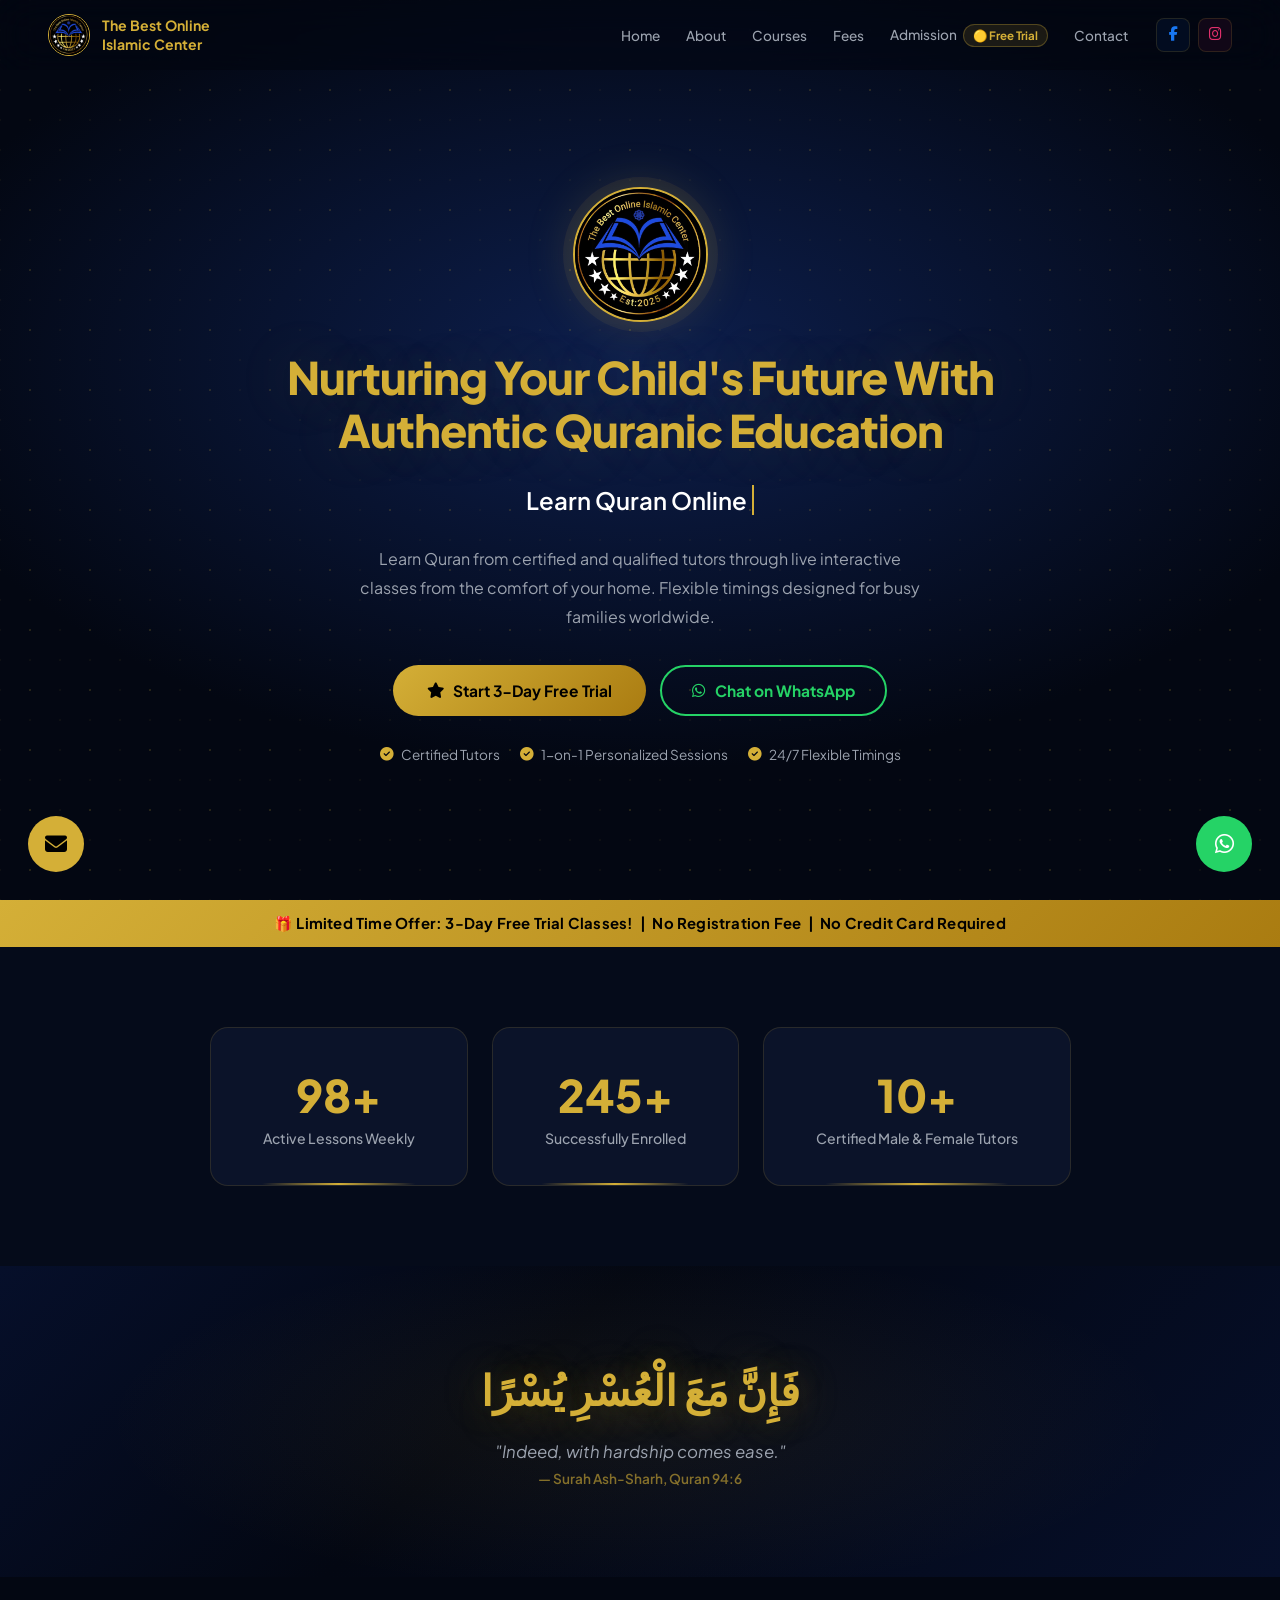
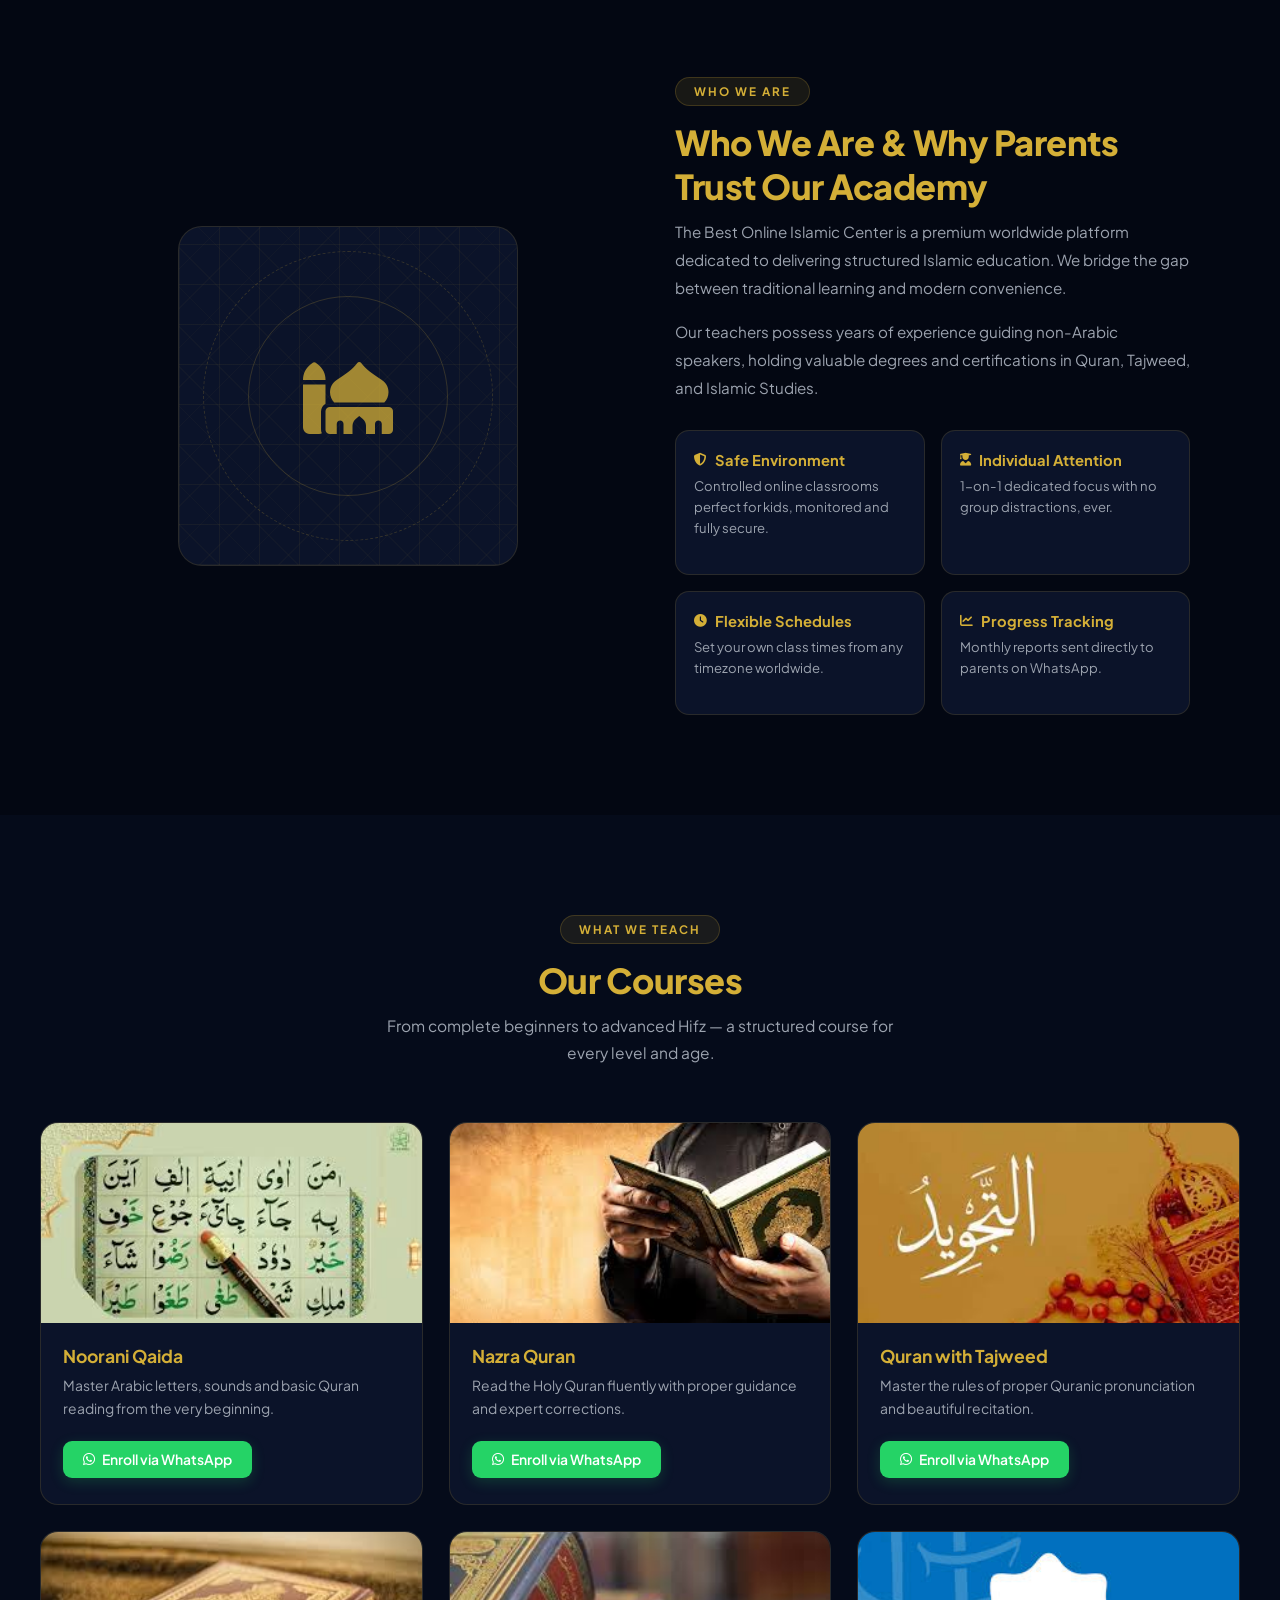
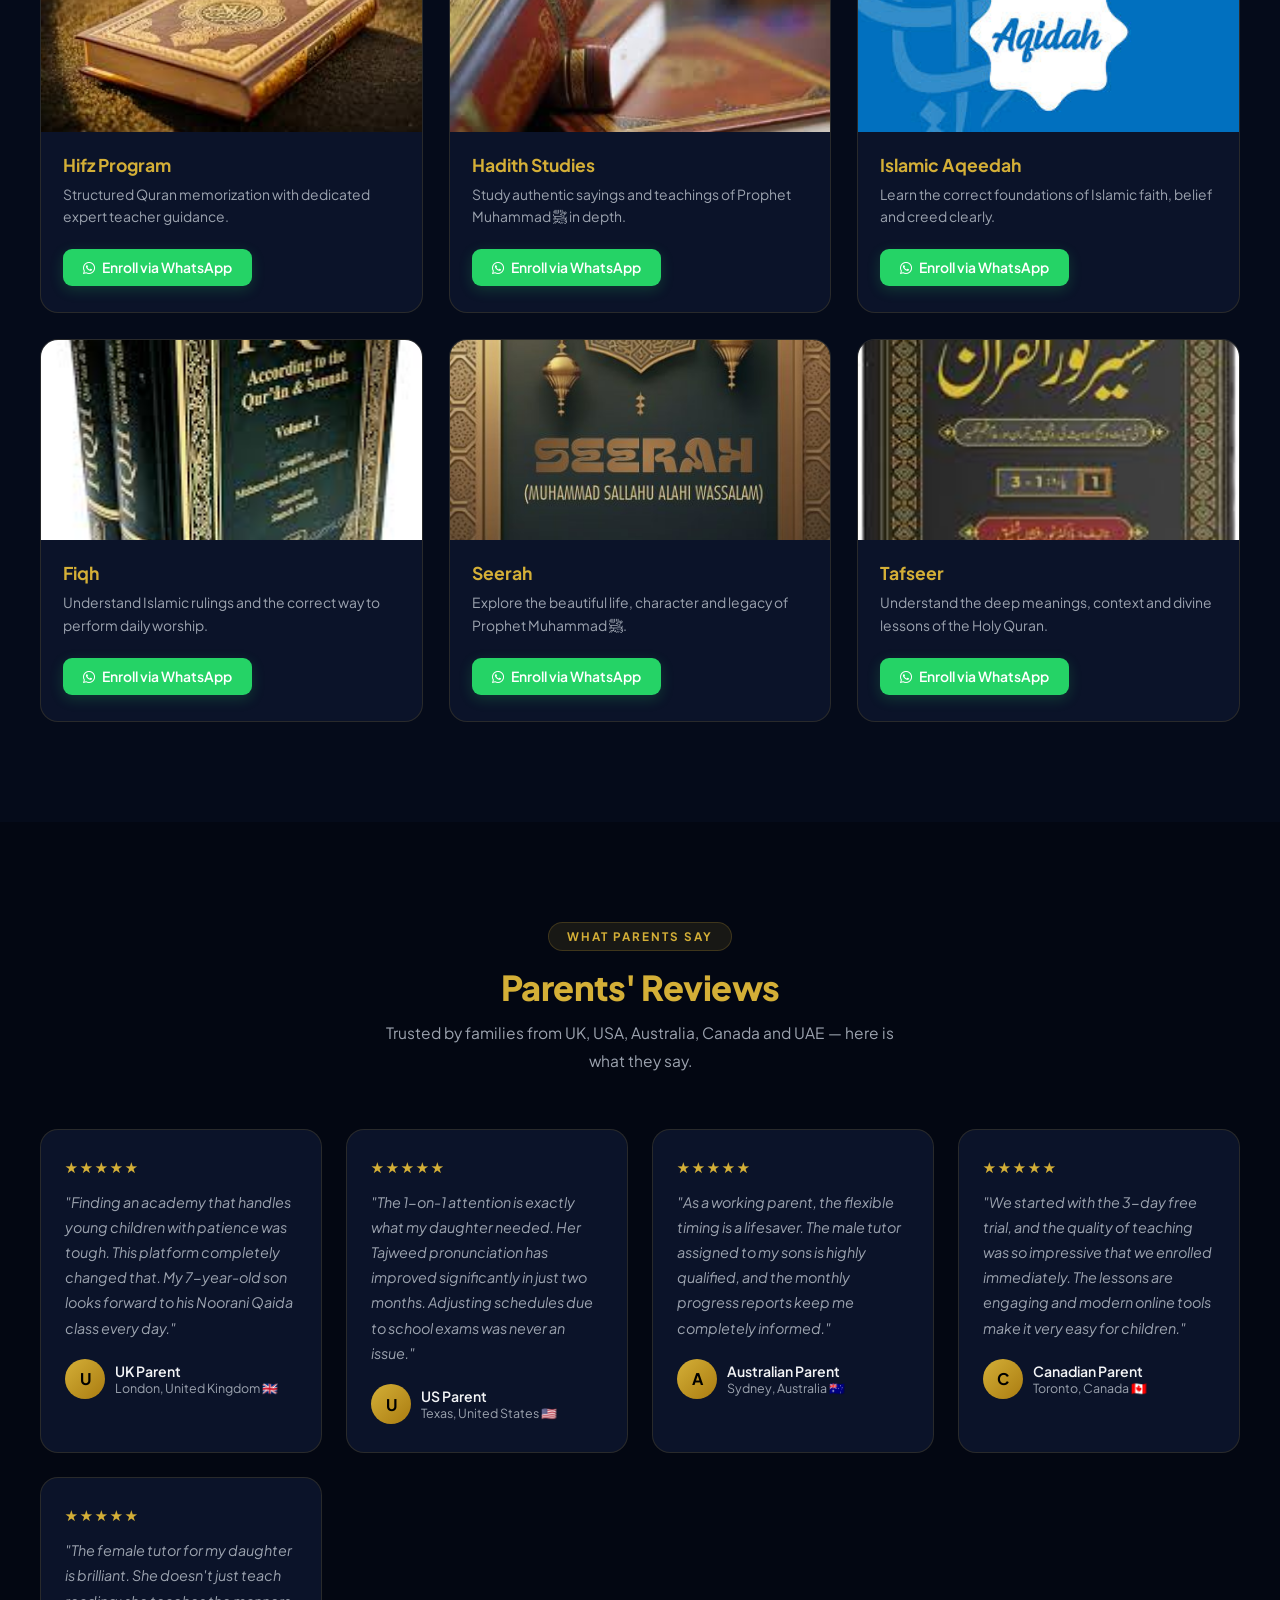
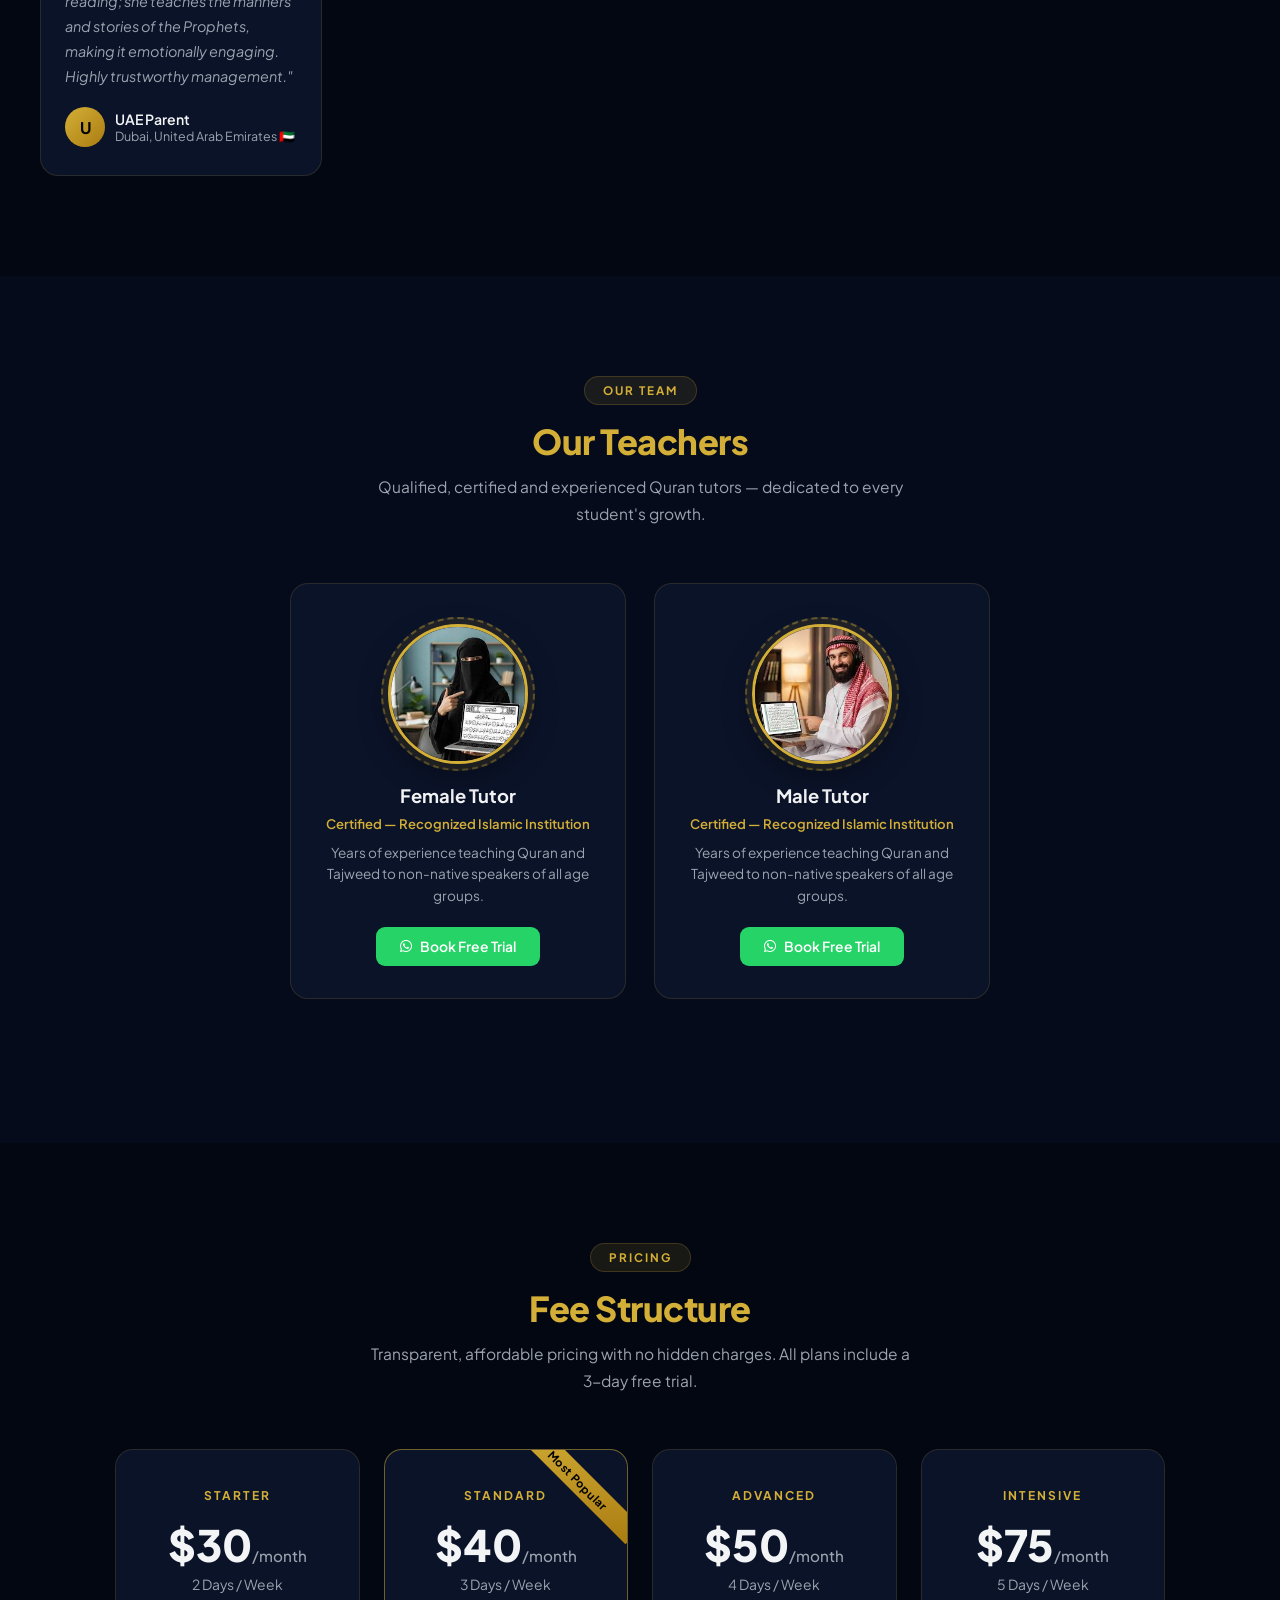
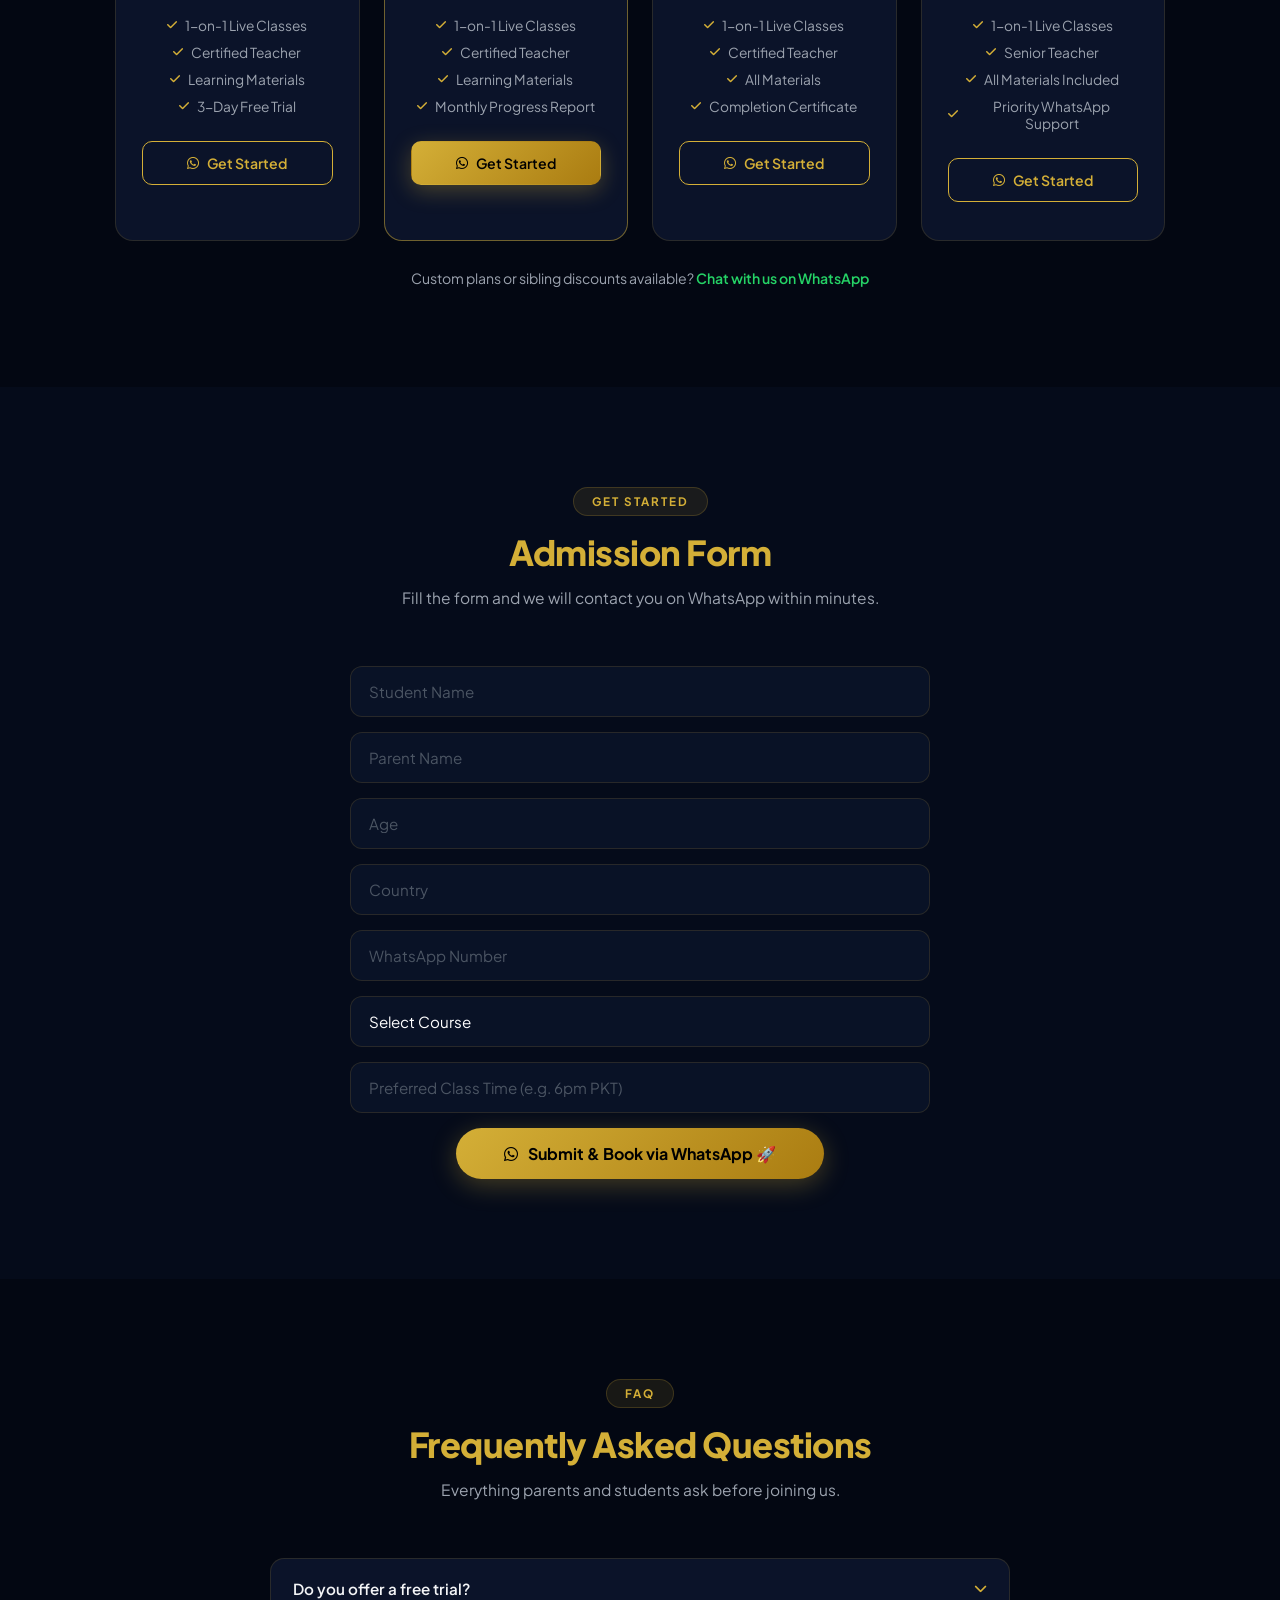
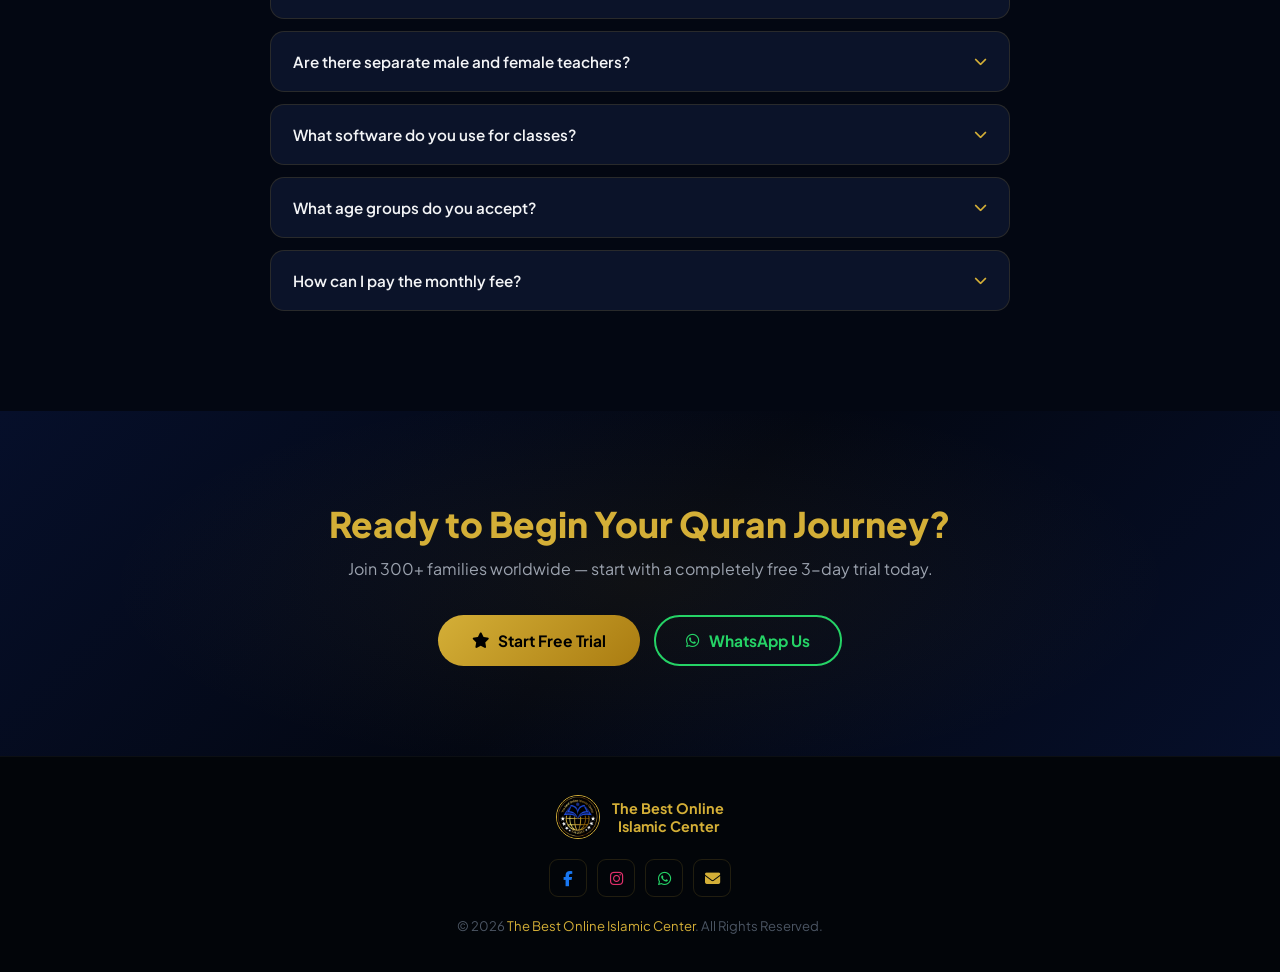
==== commit 41ce88a5: "Add files via upload" ====
--- a/index.html
+++ b/index.html
@@ -838,695 +838,4 @@
 });
 </script>
 </body>
-</html>
-
-<!DOCTYPE html>
-<html lang="en">
-<head>
-<meta charset="UTF-8">
-<meta name="viewport" content="width=device-width, initial-scale=1.0">
-<title>Weekend Quran Classes for Kids | The Best Online Islamic Center</title>
-<meta name="description" content="1-on-1 Weekend Quran classes for kids in US, UK, Australia & Canada. No weekday stress. Certified tutors. Book your free 3-day trial today.">
-<meta name="keywords" content="Weekend Quran Classes, Online Quran for Kids, Saturday Sunday Quran, UK US Australia Quran Classes">
-<link rel="preconnect" href="https://fonts.googleapis.com">
-<link rel="preconnect" href="https://fonts.gstatic.com" crossorigin>
-<link href="https://fonts.googleapis.com/css2?family=Plus+Jakarta+Sans:wght@400;500;600;700;800&display=swap" rel="stylesheet">
-<link rel="stylesheet" href="https://cdnjs.cloudflare.com/ajax/libs/font-awesome/6.5.0/css/all.min.css">
-<style>
-/* ══════════════════════════════════
-   VARIABLES & RESET
-══════════════════════════════════ */
-:root{
-  --gold:#D4AF37;--gold-dark:#AA7C11;--gold-glow:rgba(212,175,55,0.2);
-  --bg:#030712;--bg2:#050b1a;--card:#0b1329;
-  --border:rgba(212,175,55,0.15);--border-h:rgba(212,175,55,0.45);
-  --text:#f3f4f6;--muted:#9ca3af;
-  --green:#25D366;--green-d:#1ebe57;
-  --r:18px;
-}
-html{scroll-behavior:smooth;}
-*{margin:0;padding:0;box-sizing:border-box;font-family:'Plus Jakarta Sans',sans-serif;}
-body{background:var(--bg);color:var(--text);overflow-x:hidden;}
-
-/* ══════════════════════════════════
-   NAVBAR
-══════════════════════════════════ */
-nav{
-  position:fixed;top:0;left:0;width:100%;z-index:999;
-  background:rgba(3,7,18,0.6);
-  backdrop-filter:blur(20px);-webkit-backdrop-filter:blur(20px);
-  border-bottom:1px solid transparent;
-  height:68px;padding:0 40px;
-  display:flex;align-items:center;justify-content:space-between;
-  transition:all .35s;
-}
-nav.scrolled{background:rgba(3,7,18,0.97);border-bottom-color:rgba(212,175,55,0.25);}
-.nav-logo{display:flex;align-items:center;gap:11px;text-decoration:none;}
-.nav-logo img{width:40px;height:40px;border-radius:50%;border:1.5px solid var(--gold);object-fit:cover;}
-.nav-logo span{color:var(--gold);font-size:.85rem;font-weight:700;line-height:1.3;}
-.nav-cta{
-  display:inline-flex;align-items:center;gap:8px;
-  background:linear-gradient(135deg,var(--gold),var(--gold-dark));
-  color:#000;padding:10px 22px;border-radius:50px;
-  font-weight:700;font-size:.85rem;text-decoration:none;
-  animation:navPulse 2.5s ease-out infinite;
-  transition:transform .3s,box-shadow .3s;
-}
-.nav-cta:hover{transform:translateY(-2px);box-shadow:0 8px 28px rgba(212,175,55,.45);animation:none;}
-@keyframes navPulse{0%{box-shadow:0 0 0 0 rgba(212,175,55,.5);}70%{box-shadow:0 0 0 14px rgba(212,175,55,0);}100%{box-shadow:0 0 0 0 rgba(212,175,55,0);}}
-
-.hamburger{display:none;flex-direction:column;gap:5px;cursor:pointer;padding:5px;background:none;border:none;}
-.hamburger span{display:block;width:22px;height:2px;background:var(--gold);border-radius:2px;transition:all .3s;}
-.hamburger.active span:nth-child(1){transform:translateY(7px) rotate(45deg);}
-.hamburger.active span:nth-child(2){opacity:0;}
-.hamburger.active span:nth-child(3){transform:translateY(-7px) rotate(-45deg);}
-.mob-menu{display:none;position:fixed;top:68px;left:0;width:100%;background:rgba(3,7,18,.98);border-bottom:1px solid var(--border);padding:16px 22px;z-index:998;flex-direction:column;gap:4px;}
-.mob-menu.open{display:flex;}
-.mob-menu a{color:var(--muted);text-decoration:none;font-size:.95rem;font-weight:500;padding:11px 14px;border-radius:8px;transition:all .25s;}
-.mob-menu a:hover{color:var(--gold);background:rgba(212,175,55,.08);}
-.mob-menu .mob-cta{background:linear-gradient(135deg,var(--gold),var(--gold-dark));color:#000;font-weight:700;border-radius:10px;text-align:center;margin-top:8px;}
-
-/* ══════════════════════════════════
-   HERO
-══════════════════════════════════ */
-.hero{
-  min-height:100vh;display:flex;flex-direction:column;
-  justify-content:center;align-items:center;text-align:center;
-  background:radial-gradient(ellipse 90% 70% at 50% 38%,#0d1f4e 0%,#030712 68%);
-  padding:120px 20px 80px;position:relative;overflow:hidden;
-}
-.hero::before{
-  content:'';position:absolute;inset:0;pointer-events:none;
-  background-image:radial-gradient(circle,rgba(212,175,55,.1) 1px,transparent 1px),
-                   radial-gradient(circle,rgba(212,175,55,.05) 1px,transparent 1px);
-  background-size:55px 55px,28px 28px;background-position:0 0,14px 14px;
-}
-.particles{position:absolute;inset:0;pointer-events:none;overflow:hidden;}
-.particle{position:absolute;border-radius:50%;background:var(--gold);opacity:0;animation:floatUp linear infinite;}
-@keyframes floatUp{0%{opacity:0;transform:translateY(0) scale(0);}10%{opacity:.5;}90%{opacity:.15;}100%{opacity:0;transform:translateY(-100vh) scale(1.4);}}
-
-.hero-badge{
-  display:inline-flex;align-items:center;gap:8px;
-  background:rgba(212,175,55,.1);border:1px solid rgba(212,175,55,.3);
-  color:var(--gold);font-size:.78rem;font-weight:700;letter-spacing:1px;
-  padding:7px 18px;border-radius:50px;margin-bottom:22px;
-  position:relative;z-index:1;text-transform:uppercase;
-}
-.hero-badge span{width:7px;height:7px;border-radius:50%;background:var(--gold);animation:dotBlink 1.5s ease-in-out infinite;}
-@keyframes dotBlink{0%,100%{opacity:1;}50%{opacity:.2;}}
-
-.hero-logo{
-  width:120px;height:120px;border-radius:50%;object-fit:cover;
-  border:2.5px solid var(--gold);
-  box-shadow:0 0 0 10px rgba(212,175,55,.07),0 0 50px rgba(212,175,55,.2);
-  margin-bottom:26px;position:relative;z-index:1;
-  animation:floatLogo 4s ease-in-out infinite;
-}
-@keyframes floatLogo{
-  0%,100%{transform:translateY(0);box-shadow:0 0 0 10px rgba(212,175,55,.07),0 0 50px rgba(212,175,55,.2);}
-  50%{transform:translateY(-10px);box-shadow:0 0 0 16px rgba(212,175,55,.04),0 0 75px rgba(212,175,55,.32);}
-}
-.hero h1{
-  color:var(--gold);font-size:2.75rem;font-weight:800;letter-spacing:-1px;
-  max-width:720px;line-height:1.18;margin-bottom:14px;
-  text-shadow:0 0 60px rgba(212,175,55,.2);
-  position:relative;z-index:1;
-}
-.hero h1 em{color:#fff;font-style:normal;}
-.hero-sub{
-  color:#cbd5e1;font-size:1.1rem;font-weight:500;
-  max-width:560px;line-height:1.65;margin-bottom:32px;
-  position:relative;z-index:1;
-}
-.hero-sub strong{color:var(--gold);}
-.hero-btns{display:flex;gap:14px;flex-wrap:wrap;justify-content:center;z-index:1;position:relative;margin-bottom:34px;}
-.btn-gold{
-  display:inline-flex;align-items:center;gap:9px;
-  background:linear-gradient(135deg,var(--gold),var(--gold-dark));
-  color:#000;padding:15px 36px;border-radius:50px;
-  font-weight:700;font-size:.97rem;text-decoration:none;
-  animation:ctaPulse 2.5s ease-out infinite;transition:transform .3s,box-shadow .3s;
-}
-.btn-gold:hover{transform:translateY(-4px);box-shadow:0 14px 38px rgba(212,175,55,.5);animation:none;}
-@keyframes ctaPulse{0%{box-shadow:0 0 0 0 rgba(212,175,55,.5);}70%{box-shadow:0 0 0 18px rgba(212,175,55,0);}100%{box-shadow:0 0 0 0 rgba(212,175,55,0);}}
-.btn-green{
-  display:inline-flex;align-items:center;gap:9px;
-  border:2px solid var(--green);color:var(--green);
-  padding:14px 30px;border-radius:50px;font-weight:700;
-  font-size:.97rem;text-decoration:none;transition:all .3s;
-}
-.btn-green:hover{background:var(--green);color:#fff;box-shadow:0 8px 28px rgba(37,211,102,.35);}
-
-.trust-row{display:flex;gap:22px;flex-wrap:wrap;justify-content:center;z-index:1;position:relative;}
-.trust-item{color:var(--muted);font-size:.83rem;display:flex;align-items:center;gap:6px;}
-.trust-item i{color:var(--gold);}
-
-/* ══════════════════════════════════
-   GOLD STRIP BANNER
-══════════════════════════════════ */
-.gold-strip{background:linear-gradient(135deg,var(--gold),var(--gold-dark));padding:13px 20px;text-align:center;}
-.gold-strip p{color:#000;font-size:.9rem;font-weight:700;}
-
-/* ══════════════════════════════════
-   SHARED SECTION STYLES
-══════════════════════════════════ */
-.sec{padding:96px 20px;}
-.sec-inner{max-width:1100px;margin:0 auto;}
-.sec-label{display:inline-block;background:rgba(212,175,55,.1);color:var(--gold);font-size:.72rem;font-weight:700;letter-spacing:2px;text-transform:uppercase;padding:6px 18px;border-radius:50px;border:1px solid rgba(212,175,55,.2);margin-bottom:14px;}
-.sec-title{font-size:2.1rem;font-weight:800;letter-spacing:-.5px;margin-bottom:10px;color:var(--gold);}
-.sec-sub{color:var(--muted);font-size:.96rem;max-width:530px;margin:0 auto 52px;line-height:1.75;}
-.center{text-align:center;}
-
-/* ══════════════════════════════════
-   WEEKEND ADVANTAGE (3 COLS)
-══════════════════════════════════ */
-.adv-sec{background:var(--bg2);}
-.adv-grid{display:grid;grid-template-columns:repeat(auto-fit,minmax(260px,1fr));gap:24px;max-width:1000px;margin:0 auto;}
-.adv-card{
-  background:var(--card);border:1px solid var(--border);border-radius:var(--r);
-  padding:36px 28px;text-align:center;position:relative;overflow:hidden;
-  transition:all .35s;
-}
-.adv-card::before{content:'';position:absolute;top:0;left:0;right:0;height:2px;background:linear-gradient(90deg,transparent,var(--gold),transparent);opacity:0;transition:opacity .35s;}
-.adv-card:hover{transform:translateY(-8px);border-color:var(--border-h);box-shadow:0 22px 55px rgba(0,0,0,.5);}
-.adv-card:hover::before{opacity:1;}
-.adv-icon{
-  width:62px;height:62px;border-radius:16px;margin:0 auto 20px;
-  background:rgba(212,175,55,.1);border:1px solid rgba(212,175,55,.2);
-  display:flex;align-items:center;justify-content:center;
-  font-size:1.6rem;color:var(--gold);
-}
-.adv-card h3{font-size:1.1rem;font-weight:700;margin-bottom:10px;}
-.adv-card p{color:var(--muted);font-size:.88rem;line-height:1.7;}
-
-/* ══════════════════════════════════
-   PRICING
-══════════════════════════════════ */
-.pricing-sec{background:var(--bg);}
-.pricing-grid{display:grid;grid-template-columns:repeat(auto-fit,minmax(270px,1fr));gap:26px;max-width:700px;margin:0 auto 26px;}
-.price-card{
-  background:var(--card);border:1px solid var(--border);border-radius:var(--r);
-  padding:40px 30px;text-align:center;position:relative;overflow:hidden;
-  transition:all .35s;
-}
-.price-card:hover{transform:translateY(-8px);border-color:var(--border-h);box-shadow:0 22px 55px rgba(0,0,0,.5);}
-.price-card.featured{border-color:rgba(212,175,55,.5);}
-.price-card.featured::before{
-  content:'⭐ Recommended';position:absolute;top:18px;right:-32px;
-  background:linear-gradient(135deg,var(--gold),var(--gold-dark));
-  color:#000;font-size:.68rem;font-weight:700;padding:5px 42px;
-  transform:rotate(45deg);letter-spacing:.5px;
-}
-.price-tag{color:var(--gold);font-size:.72rem;font-weight:700;letter-spacing:2px;text-transform:uppercase;margin-bottom:14px;}
-.price-amount{font-size:3rem;font-weight:800;color:var(--text);line-height:1;margin-bottom:4px;}
-.price-amount sup{font-size:1.3rem;vertical-align:super;color:var(--gold);}
-.price-amount sub{font-size:.9rem;color:var(--muted);font-weight:500;}
-.price-duration{color:var(--muted);font-size:.85rem;margin-bottom:8px;}
-.price-class-len{
-  display:inline-block;background:rgba(212,175,55,.1);border:1px solid rgba(212,175,55,.2);
-  color:var(--gold);font-size:.78rem;font-weight:600;
-  padding:4px 14px;border-radius:50px;margin-bottom:24px;
-}
-.price-feats{list-style:none;margin-bottom:28px;display:flex;flex-direction:column;gap:11px;}
-.price-feats li{color:var(--muted);font-size:.87rem;display:flex;align-items:center;gap:9px;}
-.price-feats li i{color:var(--gold);font-size:.72rem;flex-shrink:0;}
-.btn-price{
-  display:inline-flex;align-items:center;justify-content:center;gap:8px;
-  width:100%;padding:13px;background:transparent;
-  border:1.5px solid var(--gold);color:var(--gold);
-  border-radius:10px;text-decoration:none;font-weight:600;font-size:.9rem;
-  transition:all .3s;
-}
-.btn-price:hover,.price-card.featured .btn-price{
-  background:linear-gradient(135deg,var(--gold),var(--gold-dark));
-  color:#000;border-color:transparent;box-shadow:0 6px 22px rgba(212,175,55,.3);
-}
-.pricing-note{color:var(--muted);font-size:.87rem;text-align:center;}
-.pricing-note a{color:var(--green);text-decoration:none;font-weight:600;}
-
-/* ══════════════════════════════════
-   INSTRUCTOR
-══════════════════════════════════ */
-.instructor-sec{background:var(--bg2);}
-.instructor-grid{
-  display:grid;grid-template-columns:auto 1fr;gap:60px;
-  max-width:900px;margin:0 auto;align-items:center;
-}
-.inst-visual{display:flex;flex-direction:column;align-items:center;gap:16px;}
-.inst-av{
-  position:relative;width:180px;height:180px;
-}
-.inst-av img{
-  width:180px;height:180px;border-radius:50%;object-fit:cover;
-  border:3px solid var(--gold);
-  box-shadow:0 0 0 8px rgba(212,175,55,.1),0 12px 40px rgba(0,0,0,.5);
-  position:relative;z-index:1;
-}
-.inst-av::before{content:'';position:absolute;inset:-8px;border-radius:50%;border:2px dashed rgba(212,175,55,.4);animation:spinR 14s linear infinite;}
-@keyframes spinR{to{transform:rotate(360deg);}}
-.inst-badges{display:flex;flex-direction:column;gap:8px;align-items:center;}
-.inst-badge{
-  display:inline-flex;align-items:center;gap:6px;
-  background:rgba(212,175,55,.08);border:1px solid rgba(212,175,55,.2);
-  color:var(--gold);font-size:.75rem;font-weight:600;
-  padding:6px 14px;border-radius:50px;white-space:nowrap;
-}
-.inst-text h2{font-size:1.9rem;font-weight:800;color:var(--gold);margin-bottom:6px;}
-.inst-text .inst-title{color:var(--muted);font-size:.9rem;margin-bottom:20px;font-style:italic;}
-.inst-text p{color:var(--muted);font-size:.93rem;line-height:1.85;margin-bottom:14px;}
-.inst-stats{display:flex;gap:24px;flex-wrap:wrap;margin-top:22px;}
-.inst-stat{text-align:center;}
-.inst-stat strong{display:block;color:var(--gold);font-size:1.6rem;font-weight:800;}
-.inst-stat span{color:var(--muted);font-size:.78rem;}
-
-/* ══════════════════════════════════
-   WHY US
-══════════════════════════════════ */
-.why-sec{background:var(--bg);}
-.why-grid{display:grid;grid-template-columns:repeat(auto-fit,minmax(220px,1fr));gap:20px;max-width:1000px;margin:0 auto;}
-.why-card{
-  background:var(--card);border:1px solid var(--border);border-radius:14px;
-  padding:26px 22px;transition:all .3s;
-}
-.why-card:hover{border-color:var(--border-h);transform:translateY(-4px);box-shadow:0 16px 45px rgba(0,0,0,.45);}
-.why-card h4{color:var(--gold);font-size:.95rem;font-weight:700;margin-bottom:8px;display:flex;align-items:center;gap:9px;}
-.why-card h4 i{font-size:.85rem;}
-.why-card p{color:var(--muted);font-size:.85rem;line-height:1.65;}
-
-/* ══════════════════════════════════
-   TESTIMONIALS
-══════════════════════════════════ */
-.reviews-sec{background:var(--bg2);}
-.reviews-grid{display:grid;grid-template-columns:repeat(auto-fit,minmax(260px,1fr));gap:22px;max-width:1100px;margin:0 auto;}
-.rev-card{
-  background:var(--card);border:1px solid var(--border);border-radius:var(--r);
-  padding:26px 22px;text-align:left;transition:all .35s;
-}
-.rev-card:hover{border-color:var(--border-h);transform:translateY(-5px);box-shadow:0 18px 48px rgba(0,0,0,.5);}
-.rev-stars{color:var(--gold);font-size:.88rem;margin-bottom:12px;letter-spacing:2px;}
-.rev-text{color:var(--muted);font-size:.88rem;line-height:1.75;margin-bottom:16px;font-style:italic;}
-.rev-author{display:flex;align-items:center;gap:10px;}
-.rev-av{
-  width:40px;height:40px;border-radius:50%;flex-shrink:0;
-  background:linear-gradient(135deg,var(--gold),var(--gold-dark));
-  display:flex;align-items:center;justify-content:center;
-  font-size:.95rem;font-weight:700;color:#000;
-}
-.rev-name{color:var(--text);font-size:.87rem;font-weight:600;}
-.rev-loc{color:var(--muted);font-size:.76rem;}
-
-/* ══════════════════════════════════
-   WHATSAPP CTA
-══════════════════════════════════ */
-.wa-sec{
-  background:linear-gradient(135deg,#060f2a 0%,#030712 50%,#060f2a 100%);
-  padding:96px 20px;text-align:center;position:relative;overflow:hidden;
-}
-.wa-sec::before{content:'';position:absolute;inset:0;background:radial-gradient(ellipse 65% 80% at 50% 50%,rgba(212,175,55,.06) 0%,transparent 70%);pointer-events:none;}
-.wa-icon-wrap{
-  width:80px;height:80px;border-radius:50%;
-  background:rgba(37,211,102,.1);border:2px solid rgba(37,211,102,.3);
-  display:flex;align-items:center;justify-content:center;
-  font-size:2.2rem;color:var(--green);
-  margin:0 auto 24px;animation:waPulse 2s ease-in-out infinite;
-  position:relative;z-index:1;
-}
-@keyframes waPulse{0%,100%{box-shadow:0 0 0 0 rgba(37,211,102,.4);}50%{box-shadow:0 0 0 16px rgba(37,211,102,.05);}}
-.wa-sec h2{font-size:2rem;font-weight:800;color:var(--gold);margin-bottom:10px;position:relative;z-index:1;}
-.wa-sec p{color:var(--muted);font-size:.97rem;max-width:480px;margin:0 auto 32px;line-height:1.7;position:relative;z-index:1;}
-.btn-wa-big{
-  display:inline-flex;align-items:center;gap:11px;
-  background:var(--green);color:#fff;
-  padding:17px 44px;border-radius:50px;
-  font-weight:700;font-size:1.05rem;text-decoration:none;
-  box-shadow:0 8px 30px rgba(37,211,102,.35);
-  transition:all .3s;position:relative;z-index:1;
-}
-.btn-wa-big:hover{background:var(--green-d);transform:translateY(-4px);box-shadow:0 14px 42px rgba(37,211,102,.5);}
-.wa-note{color:var(--muted);font-size:.8rem;margin-top:14px;position:relative;z-index:1;}
-
-/* ══════════════════════════════════
-   FAQ
-══════════════════════════════════ */
-.faq-sec{background:var(--bg);}
-.faq-list{max-width:720px;margin:0 auto;display:flex;flex-direction:column;gap:12px;}
-.faq-item{background:var(--card);border:1px solid var(--border);border-radius:14px;overflow:hidden;transition:border-color .3s;}
-.faq-item.open{border-color:rgba(212,175,55,.4);}
-.faq-q{display:flex;align-items:center;justify-content:space-between;padding:19px 22px;cursor:pointer;font-weight:600;font-size:.93rem;transition:color .25s;user-select:none;}
-.faq-q:hover{color:var(--gold);}
-.faq-q i{color:var(--gold);font-size:.8rem;transition:transform .3s;flex-shrink:0;margin-left:12px;}
-.faq-item.open .faq-q i{transform:rotate(180deg);}
-.faq-a{max-height:0;overflow:hidden;transition:max-height .4s ease;}
-.faq-item.open .faq-a{max-height:160px;}
-.faq-a p{padding:0 22px 18px;color:var(--muted);font-size:.89rem;line-height:1.75;}
-
-/* ══════════════════════════════════
-   FOOTER
-══════════════════════════════════ */
-footer{background:#020509;border-top:1px solid rgba(255,255,255,.04);padding:34px 20px;text-align:center;}
-.footer-top{display:flex;align-items:center;justify-content:center;gap:12px;margin-bottom:16px;}
-.footer-top img{width:40px;height:40px;border-radius:50%;border:1.5px solid var(--gold);object-fit:cover;}
-.footer-top span{color:var(--gold);font-size:.87rem;font-weight:700;line-height:1.3;}
-.footer-links{display:flex;justify-content:center;gap:16px;margin-bottom:14px;flex-wrap:wrap;}
-.footer-links a{color:var(--muted);text-decoration:none;font-size:.82rem;transition:color .25s;}
-.footer-links a:hover{color:var(--gold);}
-footer p{color:#4b5563;font-size:.8rem;}
-footer span.g{color:var(--gold);}
-
-/* ══════════════════════════════════
-   FLOATING BUTTONS
-══════════════════════════════════ */
-.float-btn{position:fixed;width:54px;height:54px;border-radius:50%;display:flex;align-items:center;justify-content:center;font-size:21px;text-decoration:none;z-index:1000;transition:transform .3s;}
-.float-btn:hover{transform:scale(1.12);}
-.fwa{bottom:26px;right:26px;background:var(--green);color:#fff;animation:hbeat 2s ease-in-out infinite;}
-.fem{bottom:26px;left:26px;background:var(--gold);color:#000;animation:hbeat 2s ease-in-out infinite .5s;}
-@keyframes hbeat{0%,100%{box-shadow:0 0 0 0 rgba(37,211,102,.5);}40%{box-shadow:0 0 0 12px rgba(37,211,102,.1);}80%{box-shadow:0 0 0 5px rgba(37,211,102,.03);}}
-
-/* ══════════════════════════════════
-   RESPONSIVE
-══════════════════════════════════ */
-@media(max-width:860px){
-  .instructor-grid{grid-template-columns:1fr;text-align:center;}
-  .inst-visual{flex-direction:row;justify-content:center;flex-wrap:wrap;}
-  .inst-stats{justify-content:center;}
-}
-@media(max-width:768px){
-  nav{padding:0 18px;}.nav-cta{display:none;}.hamburger{display:flex;}
-  .hero h1{font-size:1.9rem;}.hero-sub{font-size:.97rem;}
-  .sec-title{font-size:1.75rem;}.pricing-grid{grid-template-columns:1fr;}
-}
-@media(max-width:480px){
-  .hero-btns{flex-direction:column;align-items:center;}
-  .trust-row{flex-direction:column;align-items:center;gap:10px;}
-}
-</style>
-</head>
-<body>
-
-<!-- ══ NAVBAR ══ -->
-<nav id="navbar">
-  <a href="#hero" class="nav-logo">
-    <img src="logo.jpg" alt="Logo">
-    <span>The Best Online<br>Islamic Center</span>
-  </a>
-  <a href="https://wa.me/923139271282?text=Assalamualaikum%20I%20am%20interested%20in%20the%20Weekend%20Quran%20classes%20for%20my%20child." class="nav-cta" target="_blank">
-    <i class="fa-brands fa-whatsapp"></i> Book Free Trial
-  </a>
-  <button class="hamburger" id="hamburger" aria-label="Menu"><span></span><span></span><span></span></button>
-</nav>
-
-<!-- Mobile Menu -->
-<div class="mob-menu" id="mobMenu">
-  <a href="#advantage" onclick="closeMob()">Why Weekend?</a>
-  <a href="#pricing"   onclick="closeMob()">Pricing</a>
-  <a href="#instructor" onclick="closeMob()">Instructor</a>
-  <a href="#reviews"   onclick="closeMob()">Reviews</a>
-  <a href="#faq"       onclick="closeMob()">FAQ</a>
-  <a href="https://wa.me/923139271282?text=Assalamualaikum%20I%20am%20interested%20in%20the%20Weekend%20Quran%20classes%20for%20my%20child." class="mob-cta" target="_blank">
-    <i class="fa-brands fa-whatsapp"></i> Book Free Trial Now
-  </a>
-</div>
-
-<!-- ══ HERO ══ -->
-<section class="hero" id="hero">
-  <div class="particles" id="particles"></div>
-  <div class="hero-badge"><span></span> Weekend-Only Program — Now Enrolling</div>
-  <img src="logo.jpg" class="hero-logo" alt="Logo">
-  <h1>Give Your Child the Gift of Quran, <em>Without Weekday Pressure.</em></h1>
-  <p class="hero-sub">
-    <strong>1-on-1 Weekend Quran Classes for Kids</strong> in US, UK, Australia & Canada.<br>
-    Saturday & Sunday only — so school always comes first.
-  </p>
-  <div class="hero-btns">
-    <a href="https://wa.me/923139271282?text=Assalamualaikum%20I%20am%20interested%20in%20the%20Weekend%20Quran%20classes%20for%20my%20child." class="btn-gold" target="_blank">
-      <i class="fa-brands fa-whatsapp"></i> Book 3-Day Free Trial
-    </a>
-    <a href="#pricing" class="btn-green">
-      <i class="fa-solid fa-tag"></i> See Pricing
-    </a>
-  </div>
-  <div class="trust-row">
-    <span class="trust-item"><i class="fa-solid fa-check-circle"></i> No Weekday Stress</span>
-    <span class="trust-item"><i class="fa-solid fa-check-circle"></i> 1-on-1 Personal Attention</span>
-    <span class="trust-item"><i class="fa-solid fa-check-circle"></i> Certified Tajweed Tutor</span>
-    <span class="trust-item"><i class="fa-solid fa-check-circle"></i> Free Trial — No Card Needed</span>
-  </div>
-</section>
-
-<!-- ══ GOLD STRIP ══ -->
-<div class="gold-strip">
-  <p>🎁 3-Day Free Trial &nbsp;|&nbsp; Saturday & Sunday Classes Only &nbsp;|&nbsp; Kids Age 4.5+ Welcome</p>
-</div>
-
-<!-- ══ WEEKEND ADVANTAGE ══ -->
-<section class="sec adv-sec" id="advantage">
-  <div class="sec-inner center">
-    <span class="sec-label">The Weekend Edge</span>
-    <h2 class="sec-title">Why Weekend Classes Are Better</h2>
-    <p class="sec-sub">Here's why thousands of Western Muslim parents choose weekend-only Quran learning for their children.</p>
-    <div class="adv-grid">
-      <div class="adv-card">
-        <div class="adv-icon"><i class="fa-solid fa-school"></i></div>
-        <h3>No School Rush</h3>
-        <p>Classes only on Saturday & Sunday — your child's school week is completely free. No homework conflicts, no tired evenings, no stress.</p>
-      </div>
-      <div class="adv-card">
-        <div class="adv-icon"><i class="fa-solid fa-brain"></i></div>
-        <h3>Fresh & Focused Mind</h3>
-        <p>Weekends mean a rested, energized child who can fully focus on learning Quran — leading to faster progress and better retention.</p>
-      </div>
-      <div class="adv-card">
-        <div class="adv-icon"><i class="fa-solid fa-user-graduate"></i></div>
-        <h3>Certified Tajweed Tutor</h3>
-        <p>Every session is 1-on-1 with a certified, experienced Tajweed specialist — not a group class where your child gets lost in the crowd.</p>
-      </div>
-    </div>
-  </div>
-</section>
-
-<!-- ══ PRICING ══ -->
-<section class="sec pricing-sec" id="pricing">
-  <div class="sec-inner center">
-    <span class="sec-label">Transparent Pricing</span>
-    <h2 class="sec-title">Simple, Affordable Plans</h2>
-    <p class="sec-sub">No hidden fees. No registration charges. Start with a completely free 3-day trial.</p>
-    <div class="pricing-grid">
-      <div class="price-card">
-        <p class="price-tag">Starter</p>
-        <p class="price-amount"><sup>$</sup>35<sub>/mo</sub></p>
-        <p class="price-duration">Weekend Classes (Sat & Sun)</p>
-        <span class="price-class-len">⏱ 30 Minutes / Class</span>
-        <ul class="price-feats">
-          <li><i class="fa-solid fa-check"></i> 1-on-1 Live Classes</li>
-          <li><i class="fa-solid fa-check"></i> Certified Teacher</li>
-          <li><i class="fa-solid fa-check"></i> Learning Materials</li>
-          <li><i class="fa-solid fa-check"></i> 3-Day Free Trial</li>
-          <li><i class="fa-solid fa-check"></i> Male or Female Tutor</li>
-        </ul>
-        <a href="https://wa.me/923139271282?text=Assalamualaikum%20I%20am%20interested%20in%20the%20Weekend%20Starter%20Plan%20%2435%2Fmonth." class="btn-price" target="_blank">
-          <i class="fa-brands fa-whatsapp"></i> Get Started
-        </a>
-      </div>
-      <div class="price-card featured">
-        <p class="price-tag">Premium</p>
-        <p class="price-amount"><sup>$</sup>45<sub>/mo</sub></p>
-        <p class="price-duration">Weekend Classes (Sat & Sun)</p>
-        <span class="price-class-len">⏱ 45 Minutes / Class</span>
-        <ul class="price-feats">
-          <li><i class="fa-solid fa-check"></i> 1-on-1 Live Classes</li>
-          <li><i class="fa-solid fa-check"></i> Senior Certified Teacher</li>
-          <li><i class="fa-solid fa-check"></i> All Learning Materials</li>
-          <li><i class="fa-solid fa-check"></i> Monthly Progress Report</li>
-          <li><i class="fa-solid fa-check"></i> Completion Certificate</li>
-        </ul>
-        <a href="https://wa.me/923139271282?text=Assalamualaikum%20I%20am%20interested%20in%20the%20Weekend%20Premium%20Plan%20%2445%2Fmonth." class="btn-price" target="_blank">
-          <i class="fa-brands fa-whatsapp"></i> Get Started
-        </a>
-      </div>
-    </div>
-    <p class="pricing-note">Sibling discount available? <a href="https://wa.me/923139271282?text=Assalamualaikum%20I%20want%20to%20ask%20about%20sibling%20discounts%20for%20weekend%20classes." target="_blank">Ask us on WhatsApp →</a></p>
-  </div>
-</section>
-
-<!-- ══ INSTRUCTOR ══ -->
-<section class="sec instructor-sec" id="instructor">
-  <div class="sec-inner">
-    <div class="instructor-grid">
-      <div class="inst-visual">
-        <div class="inst-av">
-          <img src="teacher1.jpeg" alt="Lead Instructor">
-        </div>
-        <div class="inst-badges">
-          <span class="inst-badge"><i class="fa-solid fa-certificate"></i> Tajweed Certified</span>
-          <span class="inst-badge"><i class="fa-solid fa-star"></i> 6+ Years Experience</span>
-          <span class="inst-badge"><i class="fa-solid fa-globe"></i> 150+ Students Taught</span>
-        </div>
-      </div>
-      <div class="inst-text">
-        <span class="sec-label">Your Teacher</span>
-        <h2>Meet Your Weekend Instructor</h2>
-        <p class="inst-title">Certified Quran & Tajweed Specialist — Non-Native Speaker Expert</p>
-        <p>Our lead weekend instructor holds a formal certification in Quran recitation and Tajweed from a recognized Islamic institution, with over 6 years of dedicated experience teaching children and adults from Western countries including UK, USA, Canada and Australia.</p>
-        <p>Specializing in non-Arabic speaking students, our instructor uses proven, child-friendly teaching methods — combining patience, encouragement and structured progression to ensure every student genuinely improves every single session.</p>
-        <div class="inst-stats">
-          <div class="inst-stat"><strong>6+</strong><span>Years Teaching</span></div>
-          <div class="inst-stat"><strong>150+</strong><span>Students Taught</span></div>
-          <div class="inst-stat"><strong>4.9★</strong><span>Parent Rating</span></div>
-        </div>
-      </div>
-    </div>
-  </div>
-</section>
-
-<!-- ══ WHY US ══ -->
-<section class="sec why-sec" id="why">
-  <div class="sec-inner center">
-    <span class="sec-label">Why Parents Choose Us</span>
-    <h2 class="sec-title">Why Parents Choose Our Weekend Program</h2>
-    <p class="sec-sub">Consistency, care, and clear progress — the 3 things Western parents value most.</p>
-    <div class="why-grid">
-      <div class="why-card">
-        <h4><i class="fa-solid fa-calendar-check"></i> Consistent Schedule</h4>
-        <p>Same time every weekend — children build a reliable habit without disrupting their school or activity schedule.</p>
-      </div>
-      <div class="why-card">
-        <h4><i class="fa-solid fa-chart-line"></i> Monthly Progress Reports</h4>
-        <p>Parents receive a clear WhatsApp summary every month showing exactly what their child has learned and what comes next.</p>
-      </div>
-      <div class="why-card">
-        <h4><i class="fa-solid fa-heart"></i> Patience First Approach</h4>
-        <p>Our tutors are trained to work at the child's pace — never rushing, always encouraging, always celebrating small wins.</p>
-      </div>
-      <div class="why-card">
-        <h4><i class="fa-solid fa-venus-mars"></i> Male & Female Tutors</h4>
-        <p>Choose a male or female instructor based on your preference — full flexibility, full comfort for every family.</p>
-      </div>
-    </div>
-  </div>
-</section>
-
-<!-- ══ REVIEWS ══ -->
-<section class="sec reviews-sec" id="reviews">
-  <div class="sec-inner center">
-    <span class="sec-label">Parent Reviews</span>
-    <h2 class="sec-title">What Parents Are Saying</h2>
-    <p class="sec-sub">Real feedback from families across the US, UK, Canada and Australia.</p>
-    <div class="reviews-grid">
-      <div class="rev-card">
-        <div class="rev-stars">★★★★★</div>
-        <p class="rev-text">"The weekend timing is perfect for us. My son is 8 and loves his Saturday Quran session — it doesn't clash with anything. His Tajweed has genuinely improved in just 6 weeks. Highly recommend."</p>
-        <div class="rev-author"><div class="rev-av">S</div><div><p class="rev-name">Sarah M.</p><p class="rev-loc">London, United Kingdom 🇬🇧</p></div></div>
-      </div>
-      <div class="rev-card">
-        <div class="rev-stars">★★★★★</div>
-        <p class="rev-text">"We tried weekday classes before and it was chaos after school homework. Switching to weekend-only changed everything. My daughter is calm, focused, and actually excited for Sunday class."</p>
-        <div class="rev-author"><div class="rev-av">A</div><div><p class="rev-name">Ahmed K.</p><p class="rev-loc">Texas, United States 🇺🇸</p></div></div>
-      </div>
-      <div class="rev-card">
-        <div class="rev-stars">★★★★★</div>
-        <p class="rev-text">"The instructor is incredibly patient with my 5-year-old. The 30-minute sessions are the perfect length — not too long, not too short. The monthly progress report on WhatsApp is a brilliant touch."</p>
-        <div class="rev-author"><div class="rev-av">F</div><div><p class="rev-name">Fatima R.</p><p class="rev-loc">Toronto, Canada 🇨🇦</p></div></div>
-      </div>
-      <div class="rev-card">
-        <div class="rev-stars">★★★★★</div>
-        <p class="rev-text">"As a Muslim parent in Australia, finding a reliable female tutor for my daughter was hard. This academy solved it completely. Professional, flexible and the results speak for themselves."</p>
-        <div class="rev-author"><div class="rev-av">N</div><div><p class="rev-name">Nadia H.</p><p class="rev-loc">Sydney, Australia 🇦🇺</p></div></div>
-      </div>
-    </div>
-  </div>
-</section>
-
-<!-- ══ WHATSAPP CTA ══ -->
-<section class="wa-sec" id="start">
-  <div class="wa-icon-wrap"><i class="fa-brands fa-whatsapp"></i></div>
-  <h2>Ready to Start Your Child's Quran Journey?</h2>
-  <p>Join families across the US, UK, Canada & Australia. Book a completely free 3-day trial — no payment, no commitment needed.</p>
-  <a href="https://wa.me/923139271282?text=Hi%2C%20I%E2%80%99m%20interested%20in%20the%20Weekend%20Quran%20classes%20for%20my%20child." class="btn-wa-big" target="_blank">
-    <i class="fa-brands fa-whatsapp"></i> Get Started via WhatsApp
-  </a>
-  <p class="wa-note">We typically respond within 30 minutes • Available 7 days a week</p>
-</section>
-
-<!-- ══ FAQ ══ -->
-<section class="sec faq-sec" id="faq">
-  <div class="sec-inner center">
-    <span class="sec-label">FAQ</span>
-    <h2 class="sec-title">Common Questions</h2>
-    <p class="sec-sub">Everything parents ask before booking their child's first class.</p>
-    <div class="faq-list">
-      <div class="faq-item">
-        <div class="faq-q">How does the free trial class work? <i class="fa-solid fa-chevron-down"></i></div>
-        <div class="faq-a"><p>Simply message us on WhatsApp and we will schedule 3 completely free weekend sessions for your child. No registration fee, no credit card, no commitment. If you love it, we continue — if not, no pressure at all.</p></div>
-      </div>
-      <div class="faq-item">
-        <div class="faq-q">How can I pay the monthly fee? <i class="fa-solid fa-chevron-down"></i></div>
-        <div class="faq-a"><p>We accept PayPal, bank transfer, and all major online cards — making it easy for families in the US, UK, Canada and Australia. Our team will guide you through the simple payment process on WhatsApp.</p></div>
-      </div>
-      <div class="faq-item">
-        <div class="faq-q">What software is used for the classes? <i class="fa-solid fa-chevron-down"></i></div>
-        <div class="faq-a"><p>All live 1-on-1 classes are held on Zoom or Skype — whichever you prefer. Both are completely free to download and work on any phone, tablet or laptop easily.</p></div>
-      </div>
-      <div class="faq-item">
-        <div class="faq-q">Can I choose a male or female tutor for my child? <i class="fa-solid fa-chevron-down"></i></div>
-        <div class="faq-a"><p>Absolutely. We have both certified male and female tutors available. You choose what is most comfortable for your family — simply let us know when you message us on WhatsApp.</p></div>
-      </div>
-    </div>
-  </div>
-</section>
-
-<!-- ══ FOOTER ══ -->
-<footer>
-  <div class="footer-top">
-    <img src="logo.jpg" alt="Logo">
-    <span>The Best Online<br>Islamic Center</span>
-  </div>
-  <div class="footer-links">
-    <a href="https://www.facebook.com/share/1CseXfsN4n/" target="_blank">Facebook</a>
-    <a href="https://www.instagram.com/the.best.online.islamic.center" target="_blank">Instagram</a>
-    <a href="https://wa.me/923139271282" target="_blank">WhatsApp</a>
-    <a href="mailto:ka1800441@gmail.com">Email</a>
-    <a href="index.html">Main Website</a>
-  </div>
-  <p>&copy; 2026 <span class="g">The Best Online Islamic Center</span>. All Rights Reserved.</p>
-</footer>
-
-<!-- Floating Buttons -->
-<a href="mailto:ka1800441@gmail.com" class="float-btn fem" title="Email"><i class="fa-solid fa-envelope"></i></a>
-<a href="https://wa.me/923139271282?text=Hi%2C%20I%E2%80%99m%20interested%20in%20the%20Weekend%20Quran%20classes%20for%20my%20child." class="float-btn fwa" title="WhatsApp" target="_blank"><i class="fa-brands fa-whatsapp"></i></a>
-
-<script>
-/* PARTICLES */
-(function(){
-  const w=document.getElementById('particles');if(!w)return;
-  for(let i=0;i<20;i++){
-    const p=document.createElement('div');p.className='particle';
-    p.style.cssText=`left:${Math.random()*100}%;bottom:${Math.random()*15}%;width:${2+Math.random()*3}px;height:${2+Math.random()*3}px;animation-duration:${7+Math.random()*9}s;animation-delay:${Math.random()*8}s;`;
-    w.appendChild(p);
-  }
-})();
-
-/* NAVBAR */
-window.addEventListener('scroll',()=>document.getElementById('navbar').classList.toggle('scrolled',scrollY>40));
-
-/* HAMBURGER */
-const ham=document.getElementById('hamburger'),mob=document.getElementById('mobMenu');
-ham.addEventListener('click',()=>{ham.classList.toggle('active');mob.classList.toggle('open');});
-function closeMob(){ham.classList.remove('active');mob.classList.remove('open');}
-document.addEventListener('click',e=>{if(!ham.contains(e.target)&&!mob.contains(e.target))closeMob();});
-
-/* SMOOTH SCROLL */
-document.querySelectorAll('a[href^="#"]').forEach(a=>{
-  a.addEventListener('click',e=>{const t=document.querySelector(a.getAttribute('href'));if(t){e.preventDefault();t.scrollIntoView({behavior:'smooth'});}});
-});
-
-/* FAQ */
-document.querySelectorAll('.faq-q').forEach(q=>{
-  q.addEventListener('click',()=>{
-    const item=q.parentElement,was=item.classList.contains('open');
-    document.querySelectorAll('.faq-item').forEach(i=>i.classList.remove('open'));
-    if(!was)item.classList.add('open');
-  });
-});
-</script>
-</body>
-</html>
+</html>
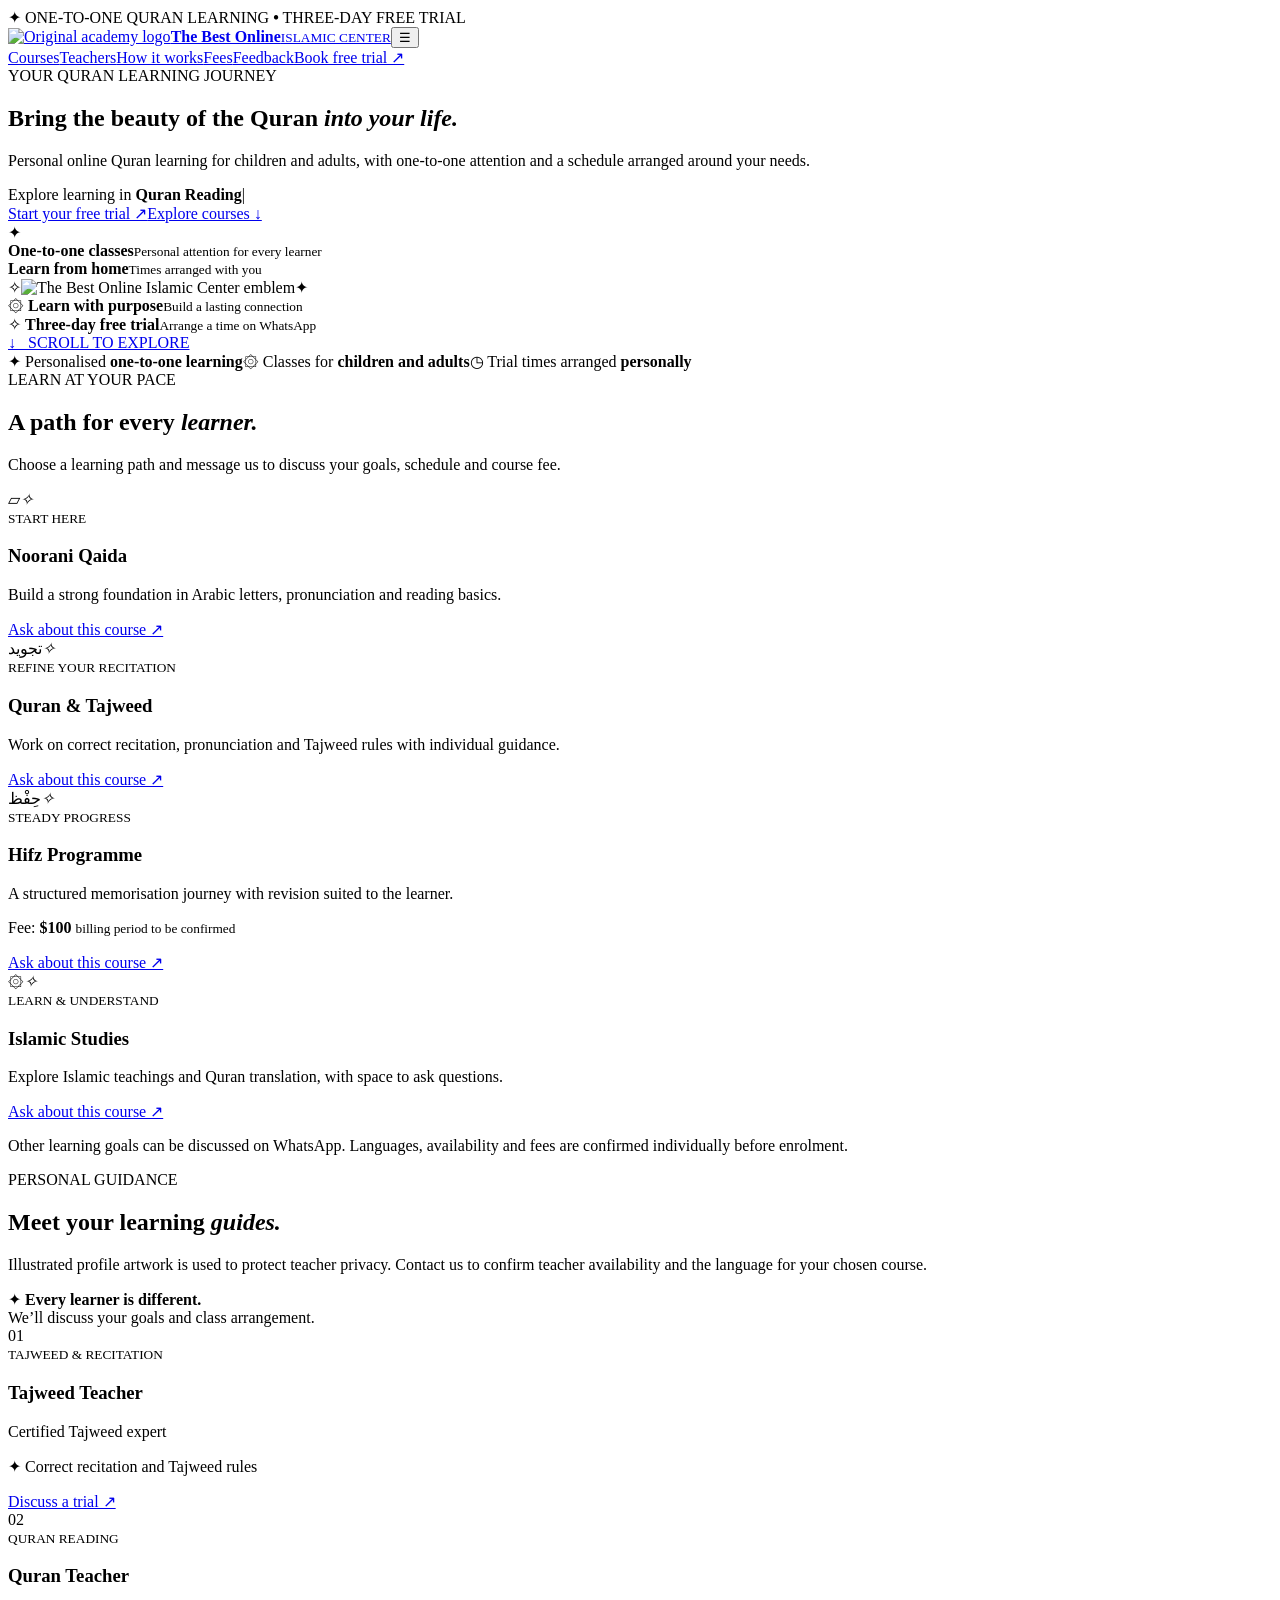
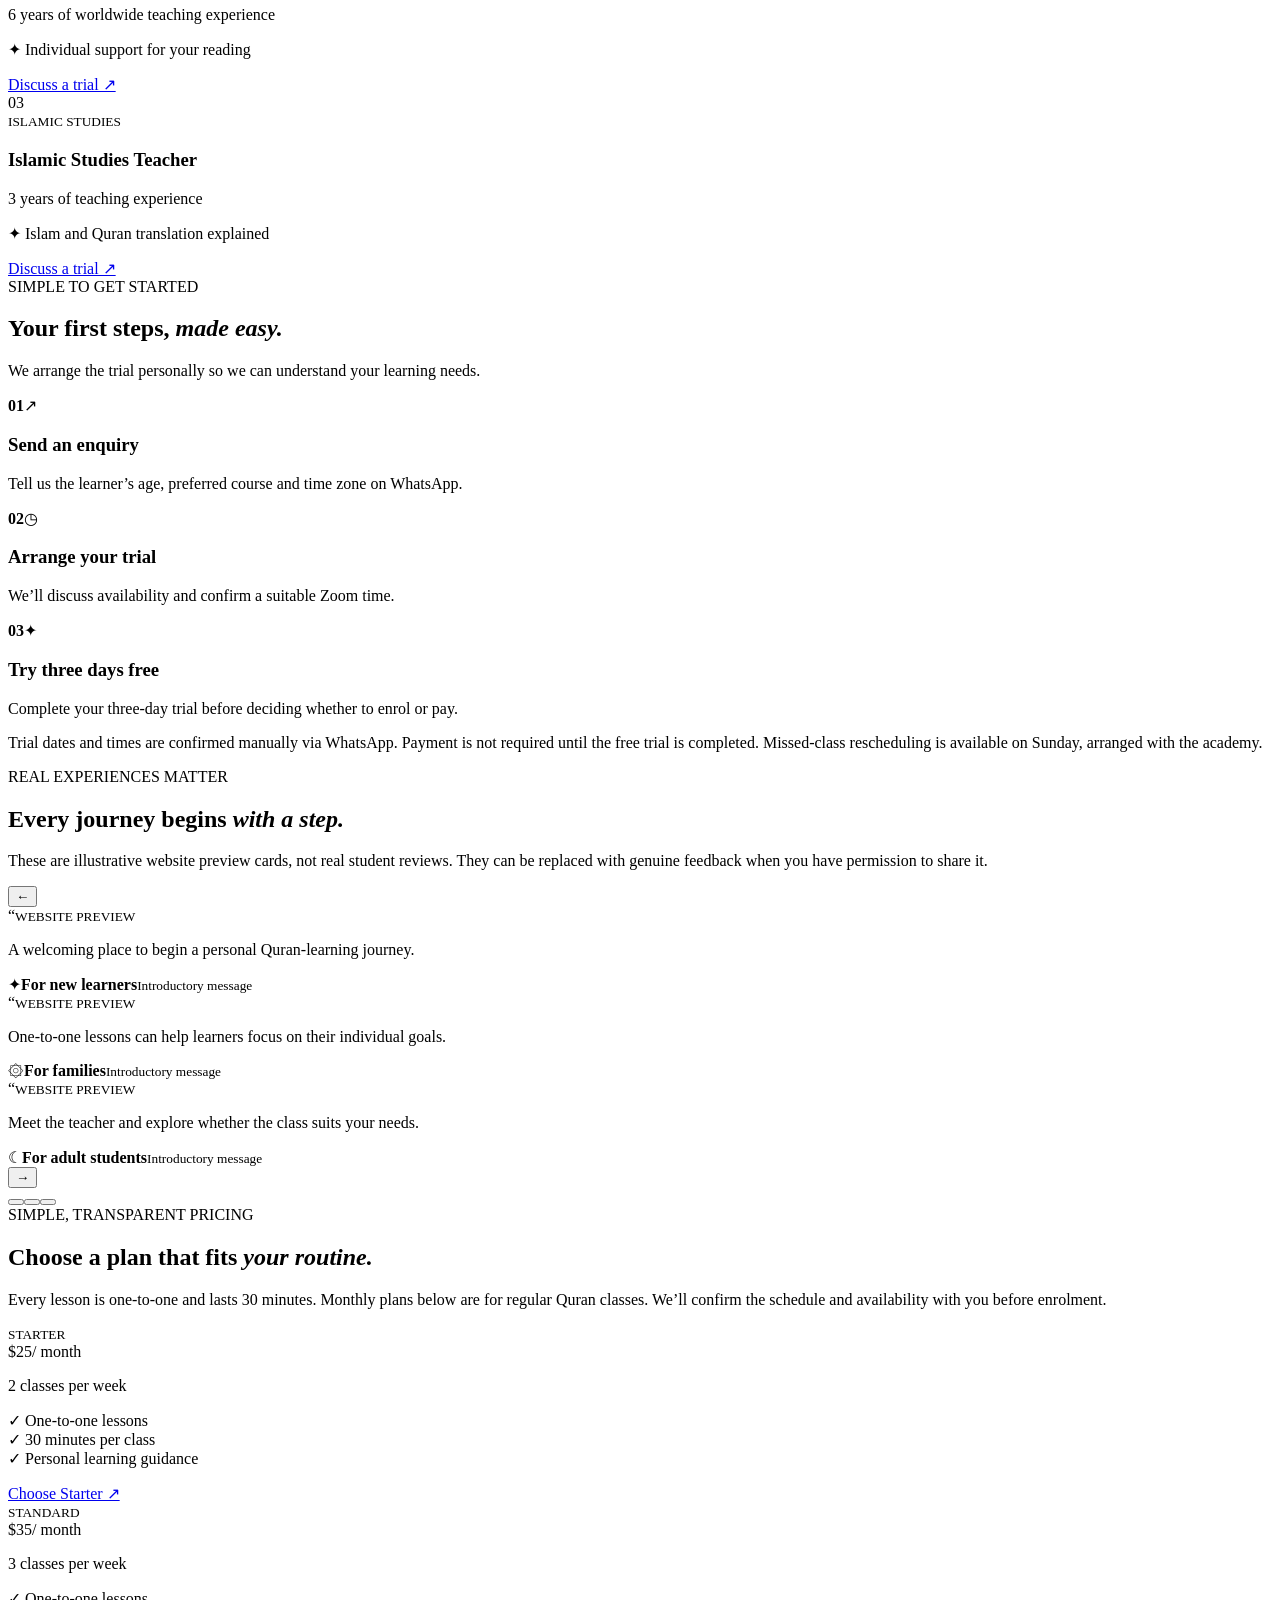
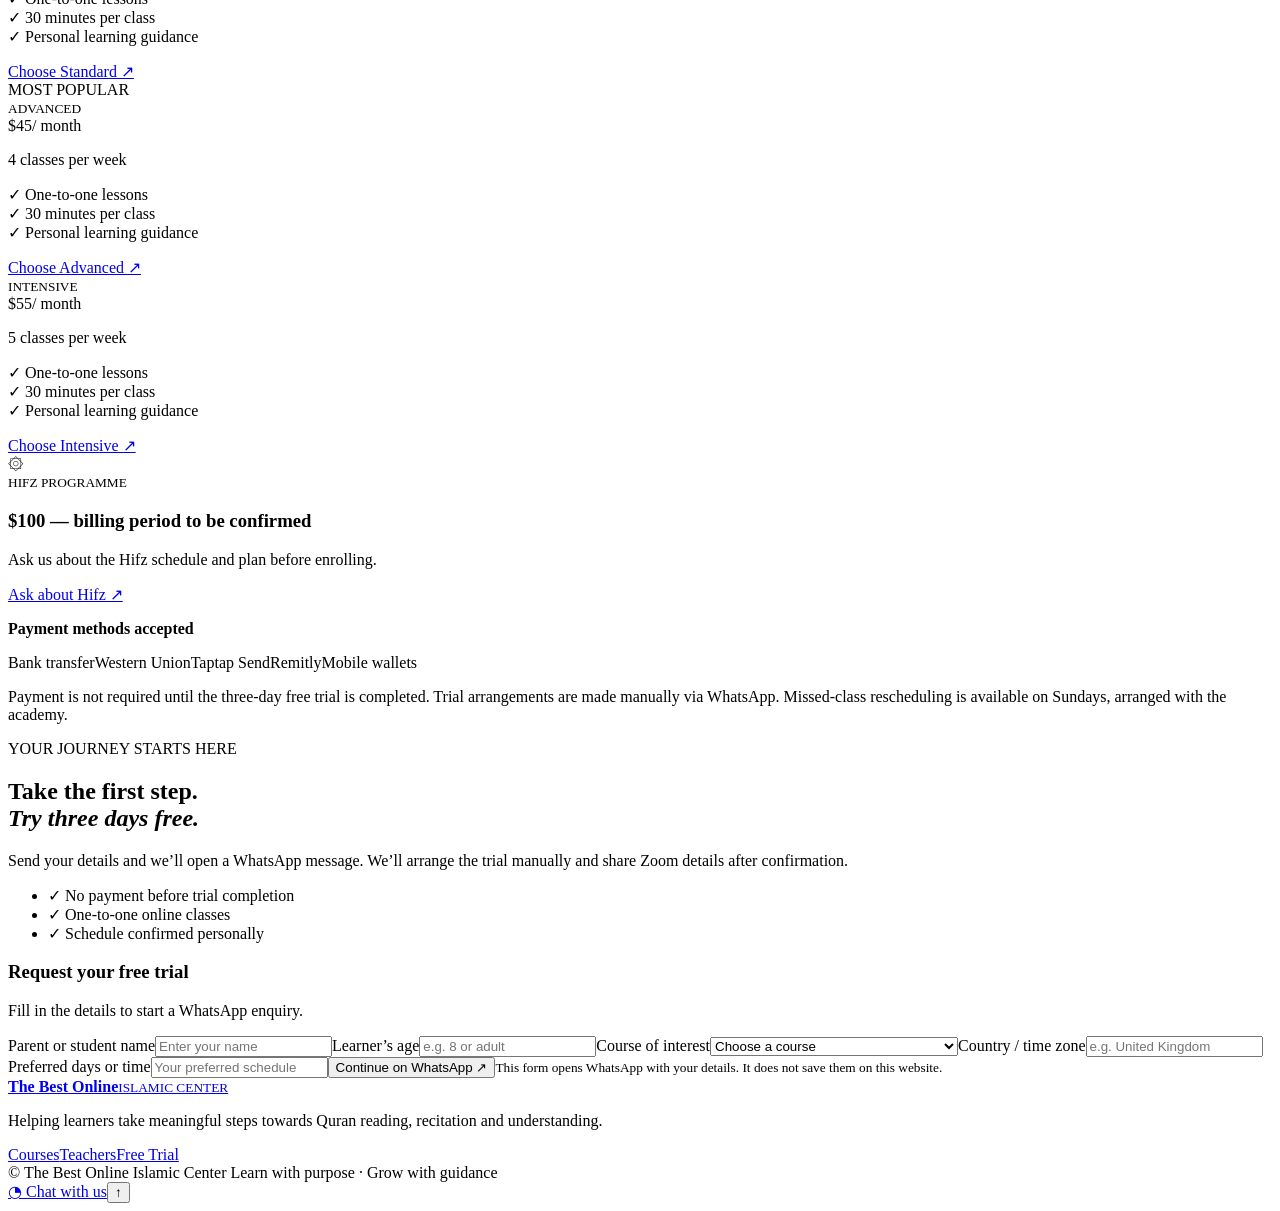
==== commit 3994681b: "Update index.html" ====
--- a/index.html
+++ b/index.html
@@ -1,841 +1,33 @@
-
-<!DOCTYPE html>
-<html lang="en">
-<head>
-<meta charset="UTF-8">
-<meta name="viewport" content="width=device-width, initial-scale=1.0">
-<title>The Best Online Islamic Center</title>
-<meta name="description" content="Learn Quran online with certified male and female teachers. Tajweed, Hifz, Noorani Qaida, Islamic Studies — live 1-on-1 classes worldwide.">
-<meta name="keywords" content="Online Quran Academy, Quran Classes, Tajweed, Hifz, Noorani Qaida, Islamic Studies">
-<meta name="author" content="The Best Online Islamic Center">
-<meta name="robots" content="index, follow">
-<link rel="preconnect" href="https://fonts.googleapis.com">
-<link rel="preconnect" href="https://fonts.gstatic.com" crossorigin>
-<link href="https://fonts.googleapis.com/css2?family=Plus+Jakarta+Sans:wght@400;500;600;700;800&display=swap" rel="stylesheet">
-<link rel="stylesheet" href="https://cdnjs.cloudflare.com/ajax/libs/font-awesome/6.5.0/css/all.min.css">
-<style>
-:root{
-  --gold:#D4AF37; --gold-dark:#AA7C11; --gold-light:rgba(212,175,55,0.15);
-  --bg:#030712; --bg2:#050b1a; --card:#0b1329;
-  --border:rgba(212,175,55,0.15); --border-hover:rgba(212,175,55,0.45);
-  --text:#f3f4f6; --muted:#9ca3af;
-  --green:#25D366; --green-dark:#1ebe57;
-  --fb:#1877F2; --ig:#E1306C;
-  --r:18px;
-}
-html{scroll-behavior:smooth;}
-*{margin:0;padding:0;box-sizing:border-box;font-family:'Plus Jakarta Sans',sans-serif;}
-body{background:var(--bg);color:var(--text);overflow-x:hidden;}
-
-/* ═══════════════════════════════════
-   NAVBAR
-═══════════════════════════════════ */
-nav{
-  position:fixed;top:0;left:0;width:100%;z-index:999;
-  background:rgba(3,7,18,0.55);
-  backdrop-filter:blur(20px);-webkit-backdrop-filter:blur(20px);
-  border-bottom:1px solid transparent;
-  height:70px;padding:0 48px;
-  display:flex;align-items:center;justify-content:space-between;
-  transition:all .35s ease;
-}
-nav.scrolled{background:rgba(3,7,18,0.96);border-bottom-color:rgba(212,175,55,0.3);}
-.nav-logo{display:flex;align-items:center;gap:12px;text-decoration:none;}
-.nav-logo img{width:42px;height:42px;border-radius:50%;border:1.5px solid var(--gold);object-fit:cover;}
-.nav-logo span{color:var(--gold);font-size:.88rem;font-weight:700;line-height:1.3;}
-.nav-right{display:flex;align-items:center;gap:6px;}
-.nav-links{display:flex;align-items:center;gap:2px;list-style:none;}
-.nav-links a{color:var(--muted);text-decoration:none;font-size:.85rem;font-weight:500;padding:7px 12px;border-radius:8px;transition:all .25s;white-space:nowrap;}
-.nav-links a:hover{color:var(--gold);background:rgba(212,175,55,.08);}
-.nav-badge{
-  display:inline-flex;align-items:center;gap:5px;
-  background:rgba(212,175,55,.12);border:1px solid rgba(212,175,55,.3);
-  color:var(--gold);font-size:.72rem;font-weight:700;
-  padding:3px 9px;border-radius:50px;margin-left:4px;
-  animation:badgeBlink 2s ease-in-out infinite;
-}
-@keyframes badgeBlink{0%,100%{opacity:1;}50%{opacity:.5;}}
-.nav-socials{display:flex;align-items:center;gap:8px;margin-left:10px;}
-.nav-socials a{
-  width:34px;height:34px;border-radius:8px;
-  display:flex;align-items:center;justify-content:center;
-  font-size:.9rem;text-decoration:none;
-  border:1px solid var(--border);transition:all .25s;
-}
-.nsf{color:var(--fb);background:rgba(24,119,242,.07);}
-.nsf:hover{background:rgba(24,119,242,.18);border-color:rgba(24,119,242,.4);transform:translateY(-2px);}
-.nsi{color:var(--ig);background:rgba(225,48,108,.07);}
-.nsi:hover{background:rgba(225,48,108,.18);border-color:rgba(225,48,108,.4);transform:translateY(-2px);}
-
-/* hamburger */
-.hamburger{display:none;flex-direction:column;gap:5px;cursor:pointer;padding:5px;background:none;border:none;}
-.hamburger span{display:block;width:24px;height:2px;background:var(--gold);border-radius:2px;transition:all .3s;}
-.hamburger.active span:nth-child(1){transform:translateY(7px) rotate(45deg);}
-.hamburger.active span:nth-child(2){opacity:0;transform:scaleX(0);}
-.hamburger.active span:nth-child(3){transform:translateY(-7px) rotate(-45deg);}
-.mobile-menu{
-  display:none;position:fixed;top:70px;left:0;width:100%;
-  background:rgba(3,7,18,.98);border-bottom:1px solid var(--border);
-  padding:18px 24px;z-index:998;flex-direction:column;gap:4px;
-}
-.mobile-menu.open{display:flex;}
-.mobile-menu a{color:var(--muted);text-decoration:none;font-size:.97rem;font-weight:500;padding:11px 14px;border-radius:8px;transition:all .25s;}
-.mobile-menu a:hover{color:var(--gold);background:rgba(212,175,55,.08);}
-.mob-socials{display:flex;gap:10px;padding:10px 14px 4px;}
-.mob-socials a{width:38px;height:38px;border-radius:8px;display:flex;align-items:center;justify-content:center;font-size:1rem;text-decoration:none;border:1px solid var(--border);transition:all .25s;}
-
-/* ═══════════════════════════════════
-   HERO
-═══════════════════════════════════ */
-.hero{
-  min-height:100vh;display:flex;flex-direction:column;
-  justify-content:center;align-items:center;text-align:center;
-  background:radial-gradient(ellipse 90% 70% at 50% 40%, #0d1f4e 0%, #030712 65%);
-  padding:130px 20px 80px;position:relative;overflow:hidden;
-}
-/* dot grid */
-.hero::before{
-  content:'';position:absolute;inset:0;pointer-events:none;
-  background-image:radial-gradient(circle,rgba(212,175,55,.12) 1px,transparent 1px),
-                   radial-gradient(circle,rgba(212,175,55,.05) 1px,transparent 1px);
-  background-size:60px 60px,30px 30px;background-position:0 0,15px 15px;
-}
-/* floating particles */
-.particles{position:absolute;inset:0;pointer-events:none;overflow:hidden;}
-.particle{
-  position:absolute;width:3px;height:3px;border-radius:50%;
-  background:var(--gold);opacity:0;
-  animation:floatUp linear infinite;
-}
-@keyframes floatUp{
-  0%{opacity:0;transform:translateY(0) scale(0);}
-  10%{opacity:.6;}
-  90%{opacity:.2;}
-  100%{opacity:0;transform:translateY(-100vh) scale(1.5);}
-}
-.hero-logo{
-  width:135px;height:135px;border-radius:50%;object-fit:cover;
-  border:2.5px solid var(--gold);
-  box-shadow:0 0 0 10px rgba(212,175,55,.07),0 0 50px rgba(212,175,55,.2);
-  margin-bottom:28px;position:relative;z-index:1;
-  animation:floatLogo 4s ease-in-out infinite;
-}
-@keyframes floatLogo{
-  0%,100%{transform:translateY(0);box-shadow:0 0 0 10px rgba(212,175,55,.07),0 0 50px rgba(212,175,55,.2);}
-  50%{transform:translateY(-10px);box-shadow:0 0 0 16px rgba(212,175,55,.04),0 0 80px rgba(212,175,55,.35);}
-}
-.hero h1{
-  color:var(--gold);font-size:2.8rem;font-weight:800;letter-spacing:-1px;
-  margin-bottom:18px;z-index:1;position:relative;
-  text-shadow:0 0 60px rgba(212,175,55,.2);
-  max-width:750px;line-height:1.2;
-}
-.typing-wrap{min-height:50px;display:flex;align-items:center;justify-content:center;margin-bottom:20px;z-index:1;position:relative;}
-.typing-text{color:#fff;font-size:1.5rem;font-weight:600;border-right:2.5px solid var(--gold);padding-right:5px;animation:blink .75s step-end infinite;}
-@keyframes blink{50%{border-color:transparent;}}
-.hero-desc{color:var(--muted);font-size:1rem;max-width:580px;line-height:1.8;margin-bottom:34px;z-index:1;position:relative;}
-.hero-btns{display:flex;gap:14px;flex-wrap:wrap;justify-content:center;z-index:1;position:relative;margin-bottom:30px;}
-.btn-primary{
-  display:inline-flex;align-items:center;gap:9px;
-  background:linear-gradient(135deg,var(--gold),var(--gold-dark));
-  color:#000;padding:15px 34px;text-decoration:none;border-radius:50px;
-  font-weight:700;font-size:.97rem;
-  animation:ctaPulse 2.5s ease-out infinite;
-  transition:transform .3s,box-shadow .3s;
-}
-.btn-primary:hover{transform:translateY(-4px);box-shadow:0 14px 38px rgba(212,175,55,.5);animation:none;}
-@keyframes ctaPulse{0%{box-shadow:0 0 0 0 rgba(212,175,55,.5);}70%{box-shadow:0 0 0 18px rgba(212,175,55,0);}100%{box-shadow:0 0 0 0 rgba(212,175,55,0);}}
-.btn-secondary{
-  display:inline-flex;align-items:center;gap:9px;
-  border:2px solid var(--green);color:var(--green);
-  padding:14px 30px;text-decoration:none;border-radius:50px;
-  font-weight:700;font-size:.97rem;transition:all .3s;
-}
-.btn-secondary:hover{background:var(--green);color:#fff;box-shadow:0 8px 28px rgba(37,211,102,.35);}
-.trust-badges{display:flex;gap:20px;flex-wrap:wrap;justify-content:center;z-index:1;position:relative;}
-.trust-badge{color:var(--muted);font-size:.85rem;display:flex;align-items:center;gap:7px;}
-.trust-badge i{color:var(--gold);}
-
-/* ═══════════════════════════════════
-   TRIAL BANNER
-═══════════════════════════════════ */
-.trial-banner{
-  background:linear-gradient(135deg,var(--gold),var(--gold-dark));
-  padding:14px 20px;text-align:center;
-}
-.trial-banner p{color:#000;font-size:.93rem;font-weight:700;letter-spacing:.2px;}
-
-/* ═══════════════════════════════════
-   SHARED
-═══════════════════════════════════ */
-.sec{padding:100px 20px;}
-.sec-label{display:inline-block;background:rgba(212,175,55,.1);color:var(--gold);font-size:.73rem;font-weight:700;letter-spacing:2px;text-transform:uppercase;padding:6px 18px;border-radius:50px;border:1px solid rgba(212,175,55,.2);margin-bottom:14px;}
-.sec-title{font-size:2.15rem;font-weight:800;letter-spacing:-.5px;margin-bottom:10px;color:var(--gold);}
-.sec-sub{color:var(--muted);font-size:.97rem;max-width:540px;margin:0 auto 55px;line-height:1.75;}
-.center{text-align:center;}
-
-/* ═══════════════════════════════════
-   STATS
-═══════════════════════════════════ */
-.stats-sec{background:var(--bg2);padding:80px 20px;}
-.stats-grid{display:flex;justify-content:center;gap:24px;flex-wrap:wrap;max-width:900px;margin:0 auto;}
-.stat-card{
-  background:var(--card);border:1px solid var(--border);border-radius:var(--r);
-  padding:38px 52px;min-width:190px;text-align:center;
-  transition:all .35s;position:relative;overflow:hidden;
-}
-.stat-card::after{content:'';position:absolute;bottom:0;left:50%;transform:translateX(-50%);width:60%;height:2px;background:linear-gradient(90deg,transparent,var(--gold),transparent);}
-.stat-card:hover{border-color:var(--border-hover);transform:translateY(-8px);box-shadow:0 22px 55px rgba(0,0,0,.5);}
-.stat-num{display:block;color:var(--gold);font-size:2.8rem;font-weight:800;margin-bottom:6px;}
-.stat-card p{color:var(--muted);font-size:.88rem;font-weight:500;}
-
-/* ═══════════════════════════════════
-   QURAN VERSE
-═══════════════════════════════════ */
-.verse-sec{
-  padding:90px 20px;text-align:center;position:relative;overflow:hidden;
-  background:linear-gradient(135deg,#060f2a 0%,#030712 40%,#060f2a 100%);
-}
-.verse-sec::before{content:'';position:absolute;inset:0;background:radial-gradient(ellipse 60% 80% at 50% 50%,rgba(212,175,55,.07) 0%,transparent 70%);pointer-events:none;}
-.verse-arabic{
-  font-size:2.6rem;font-weight:700;color:var(--gold);
-  text-shadow:0 0 40px rgba(212,175,55,.4),0 0 80px rgba(212,175,55,.15);
-  line-height:1.6;margin-bottom:18px;direction:rtl;position:relative;z-index:1;
-  animation:versePulse 4s ease-in-out infinite;
-}
-@keyframes versePulse{0%,100%{text-shadow:0 0 40px rgba(212,175,55,.4),0 0 80px rgba(212,175,55,.15);}50%{text-shadow:0 0 60px rgba(212,175,55,.65),0 0 120px rgba(212,175,55,.25);}}
-.verse-translation{color:var(--muted);font-size:1.05rem;font-style:italic;margin-bottom:8px;position:relative;z-index:1;}
-.verse-ref{color:rgba(212,175,55,.6);font-size:.85rem;font-weight:600;position:relative;z-index:1;}
-
-/* ═══════════════════════════════════
-   ABOUT + WHY (MERGED)
-═══════════════════════════════════ */
-.about-sec{background:var(--bg);padding:100px 20px;}
-.about-grid{display:grid;grid-template-columns:1fr 1fr;gap:70px;max-width:1100px;margin:0 auto;align-items:center;}
-.geo-wrap{
-  width:340px;height:340px;border-radius:24px;
-  background:var(--card);border:1px solid var(--border);
-  display:flex;align-items:center;justify-content:center;
-  position:relative;overflow:hidden;margin:0 auto;
-}
-.geo-wrap::before{
-  content:'';position:absolute;inset:0;
-  background-image:
-    repeating-linear-gradient(0deg,rgba(212,175,55,.06) 0,rgba(212,175,55,.06) 1px,transparent 1px,transparent 40px),
-    repeating-linear-gradient(90deg,rgba(212,175,55,.06) 0,rgba(212,175,55,.06) 1px,transparent 1px,transparent 40px),
-    repeating-linear-gradient(45deg,rgba(212,175,55,.03) 0,rgba(212,175,55,.03) 1px,transparent 1px,transparent 28px),
-    repeating-linear-gradient(-45deg,rgba(212,175,55,.03) 0,rgba(212,175,55,.03) 1px,transparent 1px,transparent 28px);
-}
-.geo-ring{position:absolute;border-radius:50%;border:1.5px solid rgba(212,175,55,.2);}
-.geo-ring:nth-child(1){width:200px;height:200px;animation:spinR 16s linear infinite;}
-.geo-ring:nth-child(2){width:290px;height:290px;border-style:dashed;animation:spinR 26s linear infinite reverse;}
-.geo-icon{font-size:4.5rem;color:var(--gold);opacity:.75;position:relative;z-index:1;}
-@keyframes spinR{to{transform:rotate(360deg);}}
-
-.about-text .sec-title{text-align:left;}
-.about-text .sec-label{display:inline-block;}
-.about-text p{color:var(--muted);font-size:.95rem;line-height:1.85;margin-bottom:16px;}
-.trust-grid{display:grid;grid-template-columns:1fr 1fr;gap:16px;margin-top:28px;}
-.trust-card{background:var(--card);border:1px solid var(--border);border-radius:14px;padding:20px 18px;transition:all .3s;}
-.trust-card:hover{border-color:var(--border-hover);transform:translateY(-3px);}
-.trust-card h4{color:var(--gold);font-size:.92rem;font-weight:700;margin-bottom:6px;display:flex;align-items:center;gap:8px;}
-.trust-card h4 i{font-size:.8rem;}
-.trust-card p{color:var(--muted);font-size:.82rem;line-height:1.6;}
-
-/* ═══════════════════════════════════
-   COURSES
-═══════════════════════════════════ */
-.courses-sec{background:var(--bg2);padding:100px 20px;text-align:center;}
-.course-grid{display:grid;grid-template-columns:repeat(auto-fit,minmax(290px,1fr));gap:26px;max-width:1200px;margin:0 auto;}
-.course-card{background:var(--card);border:1px solid var(--border);border-radius:var(--r);overflow:hidden;display:flex;flex-direction:column;transition:all .4s;}
-.course-card:hover{transform:translateY(-10px);border-color:var(--border-hover);box-shadow:0 28px 65px rgba(0,0,0,.6);}
-.c-img{overflow:hidden;height:200px;}
-.c-img img{width:100%;height:100%;object-fit:cover;transition:transform .5s;}
-.course-card:hover .c-img img{transform:scale(1.07);}
-.c-body{padding:22px 22px 26px;display:flex;flex-direction:column;flex:1;text-align:left;}
-.c-body h3{color:var(--gold);font-size:1.1rem;font-weight:700;margin-bottom:8px;}
-.c-body p{color:var(--muted);font-size:.87rem;line-height:1.65;flex:1;margin-bottom:20px;}
-.btn-enroll{display:inline-flex;align-items:center;gap:7px;align-self:flex-start;padding:10px 20px;background:var(--green);color:#fff;border-radius:9px;text-decoration:none;font-weight:600;font-size:.87rem;transition:all .3s;box-shadow:0 4px 14px rgba(37,211,102,.2);}
-.btn-enroll:hover{background:var(--green-dark);transform:translateY(-2px);box-shadow:0 8px 24px rgba(37,211,102,.38);}
-
-/* ═══════════════════════════════════
-   REVIEWS
-═══════════════════════════════════ */
-.reviews-sec{background:var(--bg);padding:100px 20px;text-align:center;}
-.reviews-grid{display:grid;grid-template-columns:repeat(auto-fit,minmax(280px,1fr));gap:24px;max-width:1200px;margin:0 auto;}
-.review-card{background:var(--card);border:1px solid var(--border);border-radius:var(--r);padding:28px 24px;text-align:left;transition:all .35s;position:relative;}
-.review-card:hover{border-color:var(--border-hover);transform:translateY(-6px);box-shadow:0 20px 50px rgba(0,0,0,.5);}
-.r-stars{color:var(--gold);font-size:.9rem;margin-bottom:14px;letter-spacing:2px;}
-.r-text{color:var(--muted);font-size:.9rem;line-height:1.75;margin-bottom:18px;font-style:italic;}
-.r-author{display:flex;align-items:center;gap:10px;}
-.r-avatar{width:40px;height:40px;border-radius:50%;background:linear-gradient(135deg,var(--gold),var(--gold-dark));display:flex;align-items:center;justify-content:center;font-size:1rem;color:#000;font-weight:700;flex-shrink:0;}
-.r-name{color:var(--text);font-size:.88rem;font-weight:600;}
-.r-loc{color:var(--muted);font-size:.78rem;}
-
-/* ═══════════════════════════════════
-   TEACHERS
-═══════════════════════════════════ */
-.teachers-sec{background:var(--bg2);padding:100px 20px;text-align:center;}
-.teacher-grid{display:grid;grid-template-columns:repeat(auto-fit,minmax(260px,1fr));gap:28px;max-width:700px;margin:0 auto 44px;}
-.teacher-card{background:var(--card);border:1px solid var(--border);border-radius:var(--r);padding:40px 24px 32px;text-align:center;transition:all .35s;}
-.teacher-card:hover{border-color:var(--border-hover);transform:translateY(-6px);box-shadow:0 22px 55px rgba(0,0,0,.5);}
-.av-wrap{position:relative;width:140px;height:140px;margin:0 auto 20px;}
-.av-wrap img{width:140px;height:140px;border-radius:50%;object-fit:cover;border:3px solid var(--gold);box-shadow:0 0 0 7px rgba(212,175,55,.1),0 10px 30px rgba(0,0,0,.4);position:relative;z-index:1;}
-.av-wrap::before{content:'';position:absolute;inset:-7px;border-radius:50%;border:2px dashed rgba(212,175,55,.4);animation:spinR 12s linear infinite;}
-.teacher-card h3{font-size:1.15rem;font-weight:700;margin-bottom:6px;}
-.teacher-card .t-qual{color:var(--gold);font-size:.82rem;font-weight:600;margin-bottom:8px;}
-.teacher-card p{color:var(--muted);font-size:.85rem;line-height:1.6;}
-.btn-trial{display:inline-flex;align-items:center;gap:8px;margin-top:20px;padding:11px 24px;background:var(--green);color:#fff;border-radius:9px;text-decoration:none;font-weight:600;font-size:.87rem;transition:all .3s;}
-.btn-trial:hover{background:var(--green-dark);box-shadow:0 6px 20px rgba(37,211,102,.35);}
-
-/* ═══════════════════════════════════
-   FEE STRUCTURE
-═══════════════════════════════════ */
-.fees-sec{background:var(--bg);padding:100px 20px;text-align:center;}
-.fee-grid{display:grid;grid-template-columns:repeat(auto-fit,minmax(230px,1fr));gap:24px;max-width:1050px;margin:0 auto 28px;}
-.fee-card{background:var(--card);border:1px solid var(--border);border-radius:var(--r);padding:38px 26px;text-align:center;position:relative;overflow:hidden;transition:all .35s;}
-.fee-card:hover{transform:translateY(-8px);border-color:var(--border-hover);box-shadow:0 22px 55px rgba(0,0,0,.5);}
-.fee-card.popular{border-color:rgba(212,175,55,.5);}
-.fee-card.popular::before{content:'Most Popular';position:absolute;top:18px;right:-30px;background:linear-gradient(135deg,var(--gold),var(--gold-dark));color:#000;font-size:.7rem;font-weight:700;padding:5px 40px;transform:rotate(45deg);letter-spacing:.5px;}
-.fee-plan{color:var(--gold);font-size:.75rem;font-weight:700;letter-spacing:2px;text-transform:uppercase;margin-bottom:14px;}
-.fee-price{font-size:2.7rem;font-weight:800;color:var(--text);margin-bottom:4px;}
-.fee-price span{font-size:.95rem;font-weight:500;color:var(--muted);}
-.fee-days{color:var(--muted);font-size:.87rem;margin-bottom:24px;}
-.fee-feats{list-style:none;margin-bottom:26px;display:flex;flex-direction:column;gap:10px;}
-.fee-feats li{color:var(--muted);font-size:.86rem;display:flex;align-items:center;gap:8px;justify-content:center;}
-.fee-feats li i{color:var(--gold);font-size:.72rem;}
-.btn-fee{display:inline-flex;align-items:center;justify-content:center;gap:8px;width:100%;padding:12px;background:transparent;border:1.5px solid var(--gold);color:var(--gold);border-radius:10px;text-decoration:none;font-weight:600;font-size:.88rem;transition:all .3s;}
-.btn-fee:hover,.fee-card.popular .btn-fee{background:linear-gradient(135deg,var(--gold),var(--gold-dark));color:#000;border-color:transparent;box-shadow:0 6px 22px rgba(212,175,55,.3);}
-.fee-note{color:var(--muted);font-size:.88rem;}
-.fee-note a{color:var(--green);text-decoration:none;font-weight:600;}
-.fee-note a:hover{text-decoration:underline;}
-
-/* ═══════════════════════════════════
-   ADMISSION FORM
-═══════════════════════════════════ */
-.admission-sec{background:var(--bg2);padding:100px 20px;text-align:center;}
-#admissionForm{max-width:580px;margin:0 auto;display:flex;flex-direction:column;gap:15px;}
-.f-input{
-  width:100%;padding:15px 18px;
-  border-radius:12px;border:1px solid var(--border);
-  background:rgba(11,19,41,.9);backdrop-filter:blur(8px);
-  color:#fff;font-size:.95rem;outline:none;
-  transition:all .3s;appearance:none;-webkit-appearance:none;
-}
-.f-input::placeholder{color:#4b5563;}
-.f-input:focus{border-color:var(--gold);box-shadow:0 0 0 3px rgba(212,175,55,.15),0 0 22px rgba(212,175,55,.1);}
-.f-input option{background:#0b1329;}
-.btn-submit{
-  align-self:center;display:inline-flex;align-items:center;gap:10px;
-  background:linear-gradient(135deg,var(--gold),var(--gold-dark));
-  color:#000;padding:15px 48px;border-radius:50px;
-  font-weight:700;font-size:1rem;border:none;cursor:pointer;
-  box-shadow:0 6px 26px rgba(212,175,55,.3);transition:all .35s;
-}
-.btn-submit:hover{transform:translateY(-3px);box-shadow:0 12px 38px rgba(212,175,55,.5);}
-
-/* ═══════════════════════════════════
-   FAQ
-═══════════════════════════════════ */
-.faq-sec{background:var(--bg);padding:100px 20px;text-align:center;}
-.faq-list{max-width:740px;margin:0 auto;display:flex;flex-direction:column;gap:12px;}
-.faq-item{background:var(--card);border:1px solid var(--border);border-radius:14px;overflow:hidden;transition:border-color .3s;}
-.faq-item.open{border-color:rgba(212,175,55,.4);}
-.faq-q{display:flex;align-items:center;justify-content:space-between;padding:20px 22px;cursor:pointer;font-weight:600;font-size:.95rem;transition:color .25s;user-select:none;}
-.faq-q:hover{color:var(--gold);}
-.faq-q i{color:var(--gold);font-size:.82rem;transition:transform .3s;flex-shrink:0;margin-left:12px;}
-.faq-item.open .faq-q i{transform:rotate(180deg);}
-.faq-a{max-height:0;overflow:hidden;transition:max-height .4s ease;}
-.faq-item.open .faq-a{max-height:180px;}
-.faq-a p{padding:0 22px 20px;color:var(--muted);font-size:.9rem;line-height:1.75;}
-
-/* ═══════════════════════════════════
-   FINAL CTA
-═══════════════════════════════════ */
-.cta-sec{
-  padding:90px 20px;text-align:center;
-  background:linear-gradient(135deg,#060f2a 0%,#030712 50%,#060f2a 100%);
-  position:relative;overflow:hidden;
-}
-.cta-sec::before{content:'';position:absolute;inset:0;background:radial-gradient(ellipse 60% 80% at 50% 50%,rgba(212,175,55,.06) 0%,transparent 70%);pointer-events:none;}
-.cta-sec h2{font-size:2.2rem;font-weight:800;color:var(--gold);margin-bottom:12px;position:relative;z-index:1;}
-.cta-sec p{color:var(--muted);font-size:1rem;margin-bottom:36px;position:relative;z-index:1;}
-.cta-btns{display:flex;gap:14px;justify-content:center;flex-wrap:wrap;position:relative;z-index:1;}
-
-/* ═══════════════════════════════════
-   FOOTER
-═══════════════════════════════════ */
-footer{background:#020509;border-top:1px solid rgba(255,255,255,.04);padding:38px 20px;text-align:center;}
-.footer-logo{display:flex;align-items:center;justify-content:center;gap:12px;margin-bottom:20px;}
-.footer-logo img{width:44px;height:44px;border-radius:50%;border:1.5px solid var(--gold);object-fit:cover;}
-.footer-logo span{color:var(--gold);font-size:.9rem;font-weight:700;line-height:1.3;}
-.footer-social{display:flex;justify-content:center;gap:10px;margin-bottom:20px;}
-.footer-social a{width:38px;height:38px;border-radius:9px;display:flex;align-items:center;justify-content:center;font-size:.95rem;text-decoration:none;border:1px solid var(--border);transition:all .25s;}
-.fs-fb{color:var(--fb);} .fs-fb:hover{background:rgba(24,119,242,.15);border-color:rgba(24,119,242,.4);}
-.fs-ig{color:var(--ig);} .fs-ig:hover{background:rgba(225,48,108,.15);border-color:rgba(225,48,108,.4);}
-.fs-wa{color:var(--green);} .fs-wa:hover{background:rgba(37,211,102,.15);border-color:rgba(37,211,102,.4);}
-.fs-em{color:var(--gold);} .fs-em:hover{background:rgba(212,175,55,.15);border-color:rgba(212,175,55,.4);}
-footer p{color:#4b5563;font-size:.82rem;}
-footer span{color:var(--gold);}
-
-/* ═══════════════════════════════════
-   FLOATING BUTTONS
-═══════════════════════════════════ */
-.float-btn{position:fixed;width:56px;height:56px;border-radius:50%;display:flex;align-items:center;justify-content:center;font-size:22px;text-decoration:none;z-index:1000;transition:transform .3s;}
-.float-btn:hover{transform:scale(1.12);}
-.float-wa{bottom:28px;right:28px;background:var(--green);color:#fff;animation:hbeat 2s ease-in-out infinite;}
-.float-mail{bottom:28px;left:28px;background:var(--gold);color:#000;animation:hbeat 2s ease-in-out infinite .5s;}
-@keyframes hbeat{0%,100%{box-shadow:0 0 0 0 rgba(37,211,102,.5);}40%{box-shadow:0 0 0 13px rgba(37,211,102,.12);}80%{box-shadow:0 0 0 6px rgba(37,211,102,.04);}}
-
-/* ═══════════════════════════════════
-   RESPONSIVE
-═══════════════════════════════════ */
-@media(max-width:960px){.about-grid{grid-template-columns:1fr;}.about-text .sec-title,.about-text .sec-label{text-align:center;}.trust-grid{grid-template-columns:1fr 1fr;}}
-@media(max-width:768px){
-  nav{padding:0 18px;}.nav-right{display:none;}.hamburger{display:flex;}
-  .hero h1{font-size:1.85rem;}.typing-text{font-size:1.1rem;}
-  .sec-title{font-size:1.75rem;}.stat-card{min-width:130px;padding:28px 28px;}
-  .fee-grid{grid-template-columns:1fr 1fr;}.trust-grid{grid-template-columns:1fr;}
-  .verse-arabic{font-size:1.9rem;}
-}
-@media(max-width:500px){.fee-grid{grid-template-columns:1fr;}.hero-btns{flex-direction:column;align-items:center;}}
-</style>
-</head>
-<body>
-
-<!-- ══════ NAVBAR ══════ -->
-<nav id="navbar">
-  <a href="#hero" class="nav-logo">
-    <img src="logo.jpg" alt="Logo">
-    <span>The Best Online<br>Islamic Center</span>
-  </a>
-  <div class="nav-right">
-    <ul class="nav-links">
-      <li><a href="#hero">Home</a></li>
-      <li><a href="#about">About</a></li>
-      <li><a href="#courses">Courses</a></li>
-      <li><a href="#fees">Fees</a></li>
-      <li><a href="#admission">Admission
-        <span class="nav-badge">🟡 Free Trial</span>
-      </a></li>
-      <li><a href="#contact">Contact</a></li>
-    </ul>
-    <div class="nav-socials">
-      <a href="https://www.facebook.com/share/1CseXfsN4n/" target="_blank" class="nsf" title="Facebook"><i class="fa-brands fa-facebook-f"></i></a>
-      <a href="https://www.instagram.com/the.best.online.islamic.center" target="_blank" class="nsi" title="Instagram"><i class="fa-brands fa-instagram"></i></a>
-    </div>
-  </div>
-  <button class="hamburger" id="hamburger" aria-label="Menu"><span></span><span></span><span></span></button>
-</nav>
-
-<!-- Mobile Menu -->
-<div class="mobile-menu" id="mobileMenu">
-  <a href="#hero"      onclick="closeMob()">Home</a>
-  <a href="#about"     onclick="closeMob()">About</a>
-  <a href="#courses"   onclick="closeMob()">Courses</a>
-  <a href="#fees"      onclick="closeMob()">Fees</a>
-  <a href="#admission" onclick="closeMob()">Admission</a>
-  <a href="#contact"   onclick="closeMob()">Contact</a>
-  <div class="mob-socials">
-    <a href="https://www.facebook.com/share/1CseXfsN4n/" target="_blank" class="nsf"><i class="fa-brands fa-facebook-f"></i></a>
-    <a href="https://www.instagram.com/the.best.online.islamic.center" target="_blank" class="nsi"><i class="fa-brands fa-instagram"></i></a>
-  </div>
-</div>
-
-<!-- ══════ HERO ══════ -->
-<section class="hero" id="hero">
-  <div class="particles" id="particles"></div>
-  <img src="logo.jpg" class="hero-logo" alt="Academy Logo">
-  <h1>Nurturing Your Child's Future With Authentic Quranic Education</h1>
-  <div class="typing-wrap"><span class="typing-text" id="typing"></span></div>
-  <p class="hero-desc">Learn Quran from certified and qualified tutors through live interactive classes from the comfort of your home. Flexible timings designed for busy families worldwide.</p>
-  <div class="hero-btns">
-    <a href="#admission" class="btn-primary"><i class="fa-solid fa-star"></i> Start 3-Day Free Trial</a>
-    <a href="https://wa.me/923139271282" class="btn-secondary"><i class="fa-brands fa-whatsapp"></i> Chat on WhatsApp</a>
-  </div>
-  <div class="trust-badges">
-    <span class="trust-badge"><i class="fa-solid fa-check-circle"></i> Certified Tutors</span>
-    <span class="trust-badge"><i class="fa-solid fa-check-circle"></i> 1-on-1 Personalized Sessions</span>
-    <span class="trust-badge"><i class="fa-solid fa-check-circle"></i> 24/7 Flexible Timings</span>
-  </div>
-</section>
-
-<!-- ══════ TRIAL BANNER ══════ -->
-<div class="trial-banner">
-  <p>🎁 Limited Time Offer: 3-Day Free Trial Classes! &nbsp;|&nbsp; No Registration Fee &nbsp;|&nbsp; No Credit Card Required</p>
-</div>
-
-<!-- ══════ STATS ══════ -->
-<section class="stats-sec" id="stats">
-  <div class="stats-grid">
-    <div class="stat-card"><span class="stat-num" data-target="120">0</span><p>Active Lessons Weekly</p></div>
-    <div class="stat-card"><span class="stat-num" data-target="300">0</span><p>Successfully Enrolled</p></div>
-    <div class="stat-card"><span class="stat-num" data-target="10">0</span><p>Certified Male & Female Tutors</p></div>
-  </div>
-</section>
-
-<!-- ══════ QURAN VERSE ══════ -->
-<section class="verse-sec">
-  <p class="verse-arabic">فَإِنَّ مَعَ الْعُسْرِ يُسْرًا</p>
-  <p class="verse-translation">"Indeed, with hardship comes ease."</p>
-  <p class="verse-ref">— Surah Ash-Sharh, Quran 94:6</p>
-</section>
-
-<!-- ══════ ABOUT + WHY ══════ -->
-<section class="about-sec" id="about">
-  <div class="about-grid">
-    <div class="about-visual">
-      <div class="geo-wrap">
-        <div class="geo-ring"></div>
-        <div class="geo-ring"></div>
-        <span class="geo-icon"><i class="fa-solid fa-mosque"></i></span>
-      </div>
-    </div>
-    <div class="about-text">
-      <span class="sec-label">Who We Are</span>
-      <h2 class="sec-title">Who We Are & Why Parents Trust Our Academy</h2>
-      <p>The Best Online Islamic Center is a premium worldwide platform dedicated to delivering structured Islamic education. We bridge the gap between traditional learning and modern convenience.</p>
-      <p>Our teachers possess years of experience guiding non-Arabic speakers, holding valuable degrees and certifications in Quran, Tajweed, and Islamic Studies.</p>
-      <div class="trust-grid">
-        <div class="trust-card">
-          <h4><i class="fa-solid fa-shield-halved"></i> Safe Environment</h4>
-          <p>Controlled online classrooms perfect for kids, monitored and fully secure.</p>
-        </div>
-        <div class="trust-card">
-          <h4><i class="fa-solid fa-user-graduate"></i> Individual Attention</h4>
-          <p>1-on-1 dedicated focus with no group distractions, ever.</p>
-        </div>
-        <div class="trust-card">
-          <h4><i class="fa-solid fa-clock"></i> Flexible Schedules</h4>
-          <p>Set your own class times from any timezone worldwide.</p>
-        </div>
-        <div class="trust-card">
-          <h4><i class="fa-solid fa-chart-line"></i> Progress Tracking</h4>
-          <p>Monthly reports sent directly to parents on WhatsApp.</p>
-        </div>
-      </div>
-    </div>
-  </div>
-</section>
-
-<!-- ══════ COURSES ══════ -->
-<section class="courses-sec" id="courses">
-  <span class="sec-label">What We Teach</span>
-  <h2 class="sec-title">Our Courses</h2>
-  <p class="sec-sub">From complete beginners to advanced Hifz — a structured course for every level and age.</p>
-  <div class="course-grid">
-    <div class="course-card">
-      <div class="c-img"><img src="noorani.jpeg" alt="Noorani Qaida"></div>
-      <div class="c-body"><h3>Noorani Qaida</h3><p>Master Arabic letters, sounds and basic Quran reading from the very beginning.</p><a class="btn-enroll" href="https://wa.me/923139271282?text=Assalamualaikum%20I%20want%20to%20enroll%20my%20child%20in%20Noorani%20Qaida%20Course."><i class="fa-brands fa-whatsapp"></i> Enroll via WhatsApp</a></div>
-    </div>
-    <div class="course-card">
-      <div class="c-img"><img src="nazra.jpeg" alt="Nazra Quran"></div>
-      <div class="c-body"><h3>Nazra Quran</h3><p>Read the Holy Quran fluently with proper guidance and expert corrections.</p><a class="btn-enroll" href="https://wa.me/923139271282?text=Assalamualaikum%20I%20want%20to%20enroll%20my%20child%20in%20Nazra%20Quran%20Course."><i class="fa-brands fa-whatsapp"></i> Enroll via WhatsApp</a></div>
-    </div>
-    <div class="course-card">
-      <div class="c-img"><img src="tajweed.jpeg" alt="Tajweed"></div>
-      <div class="c-body"><h3>Quran with Tajweed</h3><p>Master the rules of proper Quranic pronunciation and beautiful recitation.</p><a class="btn-enroll" href="https://wa.me/923139271282?text=Assalamualaikum%20I%20want%20to%20enroll%20my%20child%20in%20Quran%20with%20Tajweed%20Course."><i class="fa-brands fa-whatsapp"></i> Enroll via WhatsApp</a></div>
-    </div>
-    <div class="course-card">
-      <div class="c-img"><img src="hifz.jpeg" alt="Hifz"></div>
-      <div class="c-body"><h3>Hifz Program</h3><p>Structured Quran memorization with dedicated expert teacher guidance.</p><a class="btn-enroll" href="https://wa.me/923139271282?text=Assalamualaikum%20I%20want%20to%20enroll%20my%20child%20in%20Hifz%20Program."><i class="fa-brands fa-whatsapp"></i> Enroll via WhatsApp</a></div>
-    </div>
-    <div class="course-card">
-      <div class="c-img"><img src="hadith.jpeg" alt="Hadith"></div>
-      <div class="c-body"><h3>Hadith Studies</h3><p>Study authentic sayings and teachings of Prophet Muhammad ﷺ in depth.</p><a class="btn-enroll" href="https://wa.me/923139271282?text=Assalamualaikum%20I%20want%20to%20enroll%20my%20child%20in%20Hadith%20Studies%20Course."><i class="fa-brands fa-whatsapp"></i> Enroll via WhatsApp</a></div>
-    </div>
-    <div class="course-card">
-      <div class="c-img"><img src="aqeedah.jpeg" alt="Aqeedah"></div>
-      <div class="c-body"><h3>Islamic Aqeedah</h3><p>Learn the correct foundations of Islamic faith, belief and creed clearly.</p><a class="btn-enroll" href="https://wa.me/923139271282?text=Assalamualaikum%20I%20want%20to%20enroll%20my%20child%20in%20Islamic%20Aqeedah%20Course."><i class="fa-brands fa-whatsapp"></i> Enroll via WhatsApp</a></div>
-    </div>
-    <div class="course-card">
-      <div class="c-img"><img src="fiqh.jpeg" alt="Fiqh"></div>
-      <div class="c-body"><h3>Fiqh</h3><p>Understand Islamic rulings and the correct way to perform daily worship.</p><a class="btn-enroll" href="https://wa.me/923139271282?text=Assalamualaikum%20I%20want%20to%20enroll%20my%20child%20in%20Fiqh%20Course."><i class="fa-brands fa-whatsapp"></i> Enroll via WhatsApp</a></div>
-    </div>
-    <div class="course-card">
-      <div class="c-img"><img src="seerah.jpg" alt="Seerah"></div>
-      <div class="c-body"><h3>Seerah</h3><p>Explore the beautiful life, character and legacy of Prophet Muhammad ﷺ.</p><a class="btn-enroll" href="https://wa.me/923139271282?text=Assalamualaikum%20I%20want%20to%20enroll%20my%20child%20in%20Seerah%20Course."><i class="fa-brands fa-whatsapp"></i> Enroll via WhatsApp</a></div>
-    </div>
-    <div class="course-card">
-      <div class="c-img"><img src="tafseer.jpeg" alt="Tafseer"></div>
-      <div class="c-body"><h3>Tafseer</h3><p>Understand the deep meanings, context and divine lessons of the Holy Quran.</p><a class="btn-enroll" href="https://wa.me/923139271282?text=Assalamualaikum%20I%20want%20to%20enroll%20my%20child%20in%20Tafseer%20Course."><i class="fa-brands fa-whatsapp"></i> Enroll via WhatsApp</a></div>
-    </div>
-  </div>
-</section>
-
-<!-- ══════ REVIEWS ══════ -->
-<section class="reviews-sec" id="reviews">
-  <span class="sec-label">What Parents Say</span>
-  <h2 class="sec-title">Parents' Reviews</h2>
-  <p class="sec-sub">Trusted by families from UK, USA, Australia, Canada and UAE — here is what they say.</p>
-  <div class="reviews-grid">
-    <div class="review-card">
-      <div class="r-stars">★★★★★</div>
-      <p class="r-text">"Finding an academy that handles young children with patience was tough. This platform completely changed that. My 7-year-old son looks forward to his Noorani Qaida class every day."</p>
-      <div class="r-author"><div class="r-avatar">U</div><div><p class="r-name">UK Parent</p><p class="r-loc">London, United Kingdom 🇬🇧</p></div></div>
-    </div>
-    <div class="review-card">
-      <div class="r-stars">★★★★★</div>
-      <p class="r-text">"The 1-on-1 attention is exactly what my daughter needed. Her Tajweed pronunciation has improved significantly in just two months. Adjusting schedules due to school exams was never an issue."</p>
-      <div class="r-author"><div class="r-avatar">U</div><div><p class="r-name">US Parent</p><p class="r-loc">Texas, United States 🇺🇸</p></div></div>
-    </div>
-    <div class="review-card">
-      <div class="r-stars">★★★★★</div>
-      <p class="r-text">"As a working parent, the flexible timing is a lifesaver. The male tutor assigned to my sons is highly qualified, and the monthly progress reports keep me completely informed."</p>
-      <div class="r-author"><div class="r-avatar">A</div><div><p class="r-name">Australian Parent</p><p class="r-loc">Sydney, Australia 🇦🇺</p></div></div>
-    </div>
-    <div class="review-card">
-      <div class="r-stars">★★★★★</div>
-      <p class="r-text">"We started with the 3-day free trial, and the quality of teaching was so impressive that we enrolled immediately. The lessons are engaging and modern online tools make it very easy for children."</p>
-      <div class="r-author"><div class="r-avatar">C</div><div><p class="r-name">Canadian Parent</p><p class="r-loc">Toronto, Canada 🇨🇦</p></div></div>
-    </div>
-    <div class="review-card">
-      <div class="r-stars">★★★★★</div>
-      <p class="r-text">"The female tutor for my daughter is brilliant. She doesn't just teach reading; she teaches the manners and stories of the Prophets, making it emotionally engaging. Highly trustworthy management."</p>
-      <div class="r-author"><div class="r-avatar">U</div><div><p class="r-name">UAE Parent</p><p class="r-loc">Dubai, United Arab Emirates 🇦🇪</p></div></div>
-    </div>
-  </div>
-</section>
-
-<!-- ══════ TEACHERS ══════ -->
-<section class="teachers-sec" id="teachers">
-  <span class="sec-label">Our Team</span>
-  <h2 class="sec-title">Our Teachers</h2>
-  <p class="sec-sub">Qualified, certified and experienced Quran tutors — dedicated to every student's growth.</p>
-  <div class="teacher-grid">
-    <div class="teacher-card">
-      <div class="av-wrap"><img src="teacher1.jpeg" alt="Female Teacher"></div>
-      <h3>Female Tutor</h3>
-      <p class="t-qual">Certified — Recognized Islamic Institution</p>
-      <p>Years of experience teaching Quran and Tajweed to non-native speakers of all age groups.</p>
-      <a href="https://wa.me/923139271282?text=Assalamualaikum%20I%20would%20like%20to%20book%20a%20free%20trial%20with%20the%20Female%20Tutor." class="btn-trial"><i class="fa-brands fa-whatsapp"></i> Book Free Trial</a>
-    </div>
-    <div class="teacher-card">
-      <div class="av-wrap"><img src="teacher2.jpeg" alt="Male Teacher"></div>
-      <h3>Male Tutor</h3>
-      <p class="t-qual">Certified — Recognized Islamic Institution</p>
-      <p>Years of experience teaching Quran and Tajweed to non-native speakers of all age groups.</p>
-      <a href="https://wa.me/923139271282?text=Assalamualaikum%20I%20would%20like%20to%20book%20a%20free%20trial%20with%20the%20Male%20Tutor." class="btn-trial"><i class="fa-brands fa-whatsapp"></i> Book Free Trial</a>
-    </div>
-  </div>
-</section>
-
-<!-- ══════ FEE STRUCTURE ══════ -->
-<section class="fees-sec" id="fees">
-  <span class="sec-label">Pricing</span>
-  <h2 class="sec-title">Fee Structure</h2>
-  <p class="sec-sub">Transparent, affordable pricing with no hidden charges. All plans include a 3-day free trial.</p>
-  <div class="fee-grid">
-    <div class="fee-card">
-      <p class="fee-plan">Starter</p>
-      <p class="fee-price">$30<span>/month</span></p>
-      <p class="fee-days">2 Days / Week</p>
-      <ul class="fee-feats">
-        <li><i class="fa-solid fa-check"></i> 1-on-1 Live Classes</li>
-        <li><i class="fa-solid fa-check"></i> Certified Teacher</li>
-        <li><i class="fa-solid fa-check"></i> Learning Materials</li>
-        <li><i class="fa-solid fa-check"></i> 3-Day Free Trial</li>
-      </ul>
-      <a href="https://wa.me/923139271282?text=Assalamualaikum%20I%20am%20interested%20in%20the%20Starter%20Plan%20%2430%2Fmonth." class="btn-fee"><i class="fa-brands fa-whatsapp"></i> Get Started</a>
-    </div>
-    <div class="fee-card popular">
-      <p class="fee-plan">Standard</p>
-      <p class="fee-price">$40<span>/month</span></p>
-      <p class="fee-days">3 Days / Week</p>
-      <ul class="fee-feats">
-        <li><i class="fa-solid fa-check"></i> 1-on-1 Live Classes</li>
-        <li><i class="fa-solid fa-check"></i> Certified Teacher</li>
-        <li><i class="fa-solid fa-check"></i> Learning Materials</li>
-        <li><i class="fa-solid fa-check"></i> Monthly Progress Report</li>
-      </ul>
-      <a href="https://wa.me/923139271282?text=Assalamualaikum%20I%20am%20interested%20in%20the%20Standard%20Plan%20%2440%2Fmonth." class="btn-fee"><i class="fa-brands fa-whatsapp"></i> Get Started</a>
-    </div>
-    <div class="fee-card">
-      <p class="fee-plan">Advanced</p>
-      <p class="fee-price">$50<span>/month</span></p>
-      <p class="fee-days">4 Days / Week</p>
-      <ul class="fee-feats">
-        <li><i class="fa-solid fa-check"></i> 1-on-1 Live Classes</li>
-        <li><i class="fa-solid fa-check"></i> Certified Teacher</li>
-        <li><i class="fa-solid fa-check"></i> All Materials</li>
-        <li><i class="fa-solid fa-check"></i> Completion Certificate</li>
-      </ul>
-      <a href="https://wa.me/923139271282?text=Assalamualaikum%20I%20am%20interested%20in%20the%20Advanced%20Plan%20%2450%2Fmonth." class="btn-fee"><i class="fa-brands fa-whatsapp"></i> Get Started</a>
-    </div>
-    <div class="fee-card">
-      <p class="fee-plan">Intensive</p>
-      <p class="fee-price">$75<span>/month</span></p>
-      <p class="fee-days">5 Days / Week</p>
-      <ul class="fee-feats">
-        <li><i class="fa-solid fa-check"></i> 1-on-1 Live Classes</li>
-        <li><i class="fa-solid fa-check"></i> Senior Teacher</li>
-        <li><i class="fa-solid fa-check"></i> All Materials Included</li>
-        <li><i class="fa-solid fa-check"></i> Priority WhatsApp Support</li>
-      </ul>
-      <a href="https://wa.me/923139271282?text=Assalamualaikum%20I%20am%20interested%20in%20the%20Intensive%20Plan%20%2475%2Fmonth." class="btn-fee"><i class="fa-brands fa-whatsapp"></i> Get Started</a>
-    </div>
-  </div>
-  <p class="fee-note">Custom plans or sibling discounts available? <a href="https://wa.me/923139271282?text=Assalamualaikum%20I%20want%20to%20ask%20about%20custom%20or%20sibling%20discount%20plans.">Chat with us on WhatsApp</a></p>
-</section>
-
-<!-- ══════ ADMISSION FORM ══════ -->
-<section class="admission-sec" id="admission">
-  <span class="sec-label">Get Started</span>
-  <h2 class="sec-title">Admission Form</h2>
-  <p class="sec-sub">Fill the form and we will contact you on WhatsApp within minutes.</p>
-  <form id="admissionForm">
-    <input type="text"   id="f-name"    class="f-input" placeholder="Student Name"    required>
-    <input type="text"   id="f-parent"  class="f-input" placeholder="Parent Name"     required>
-    <input type="number" id="f-age"     class="f-input" placeholder="Age"             required>
-    <input type="text"   id="f-country" class="f-input" placeholder="Country"         required>
-    <input type="text"   id="f-wa"      class="f-input" placeholder="WhatsApp Number" required>
-    <select id="f-course" class="f-input" required>
-      <option value="">Select Course</option>
-      <option>Noorani Qaida</option><option>Nazra Quran</option>
-      <option>Quran with Tajweed</option><option>Hifz Program</option>
-      <option>Hadith Studies</option><option>Islamic Aqeedah</option>
-      <option>Fiqh</option><option>Seerah</option><option>Tafseer</option>
-    </select>
-    <input type="text" id="f-time" class="f-input" placeholder="Preferred Class Time (e.g. 6pm PKT)">
-    <button type="submit" class="btn-submit"><i class="fa-brands fa-whatsapp"></i> Submit & Book via WhatsApp 🚀</button>
-  </form>
-</section>
-
-<!-- ══════ FAQ ══════ -->
-<section class="faq-sec" id="faq">
-  <span class="sec-label">FAQ</span>
-  <h2 class="sec-title">Frequently Asked Questions</h2>
-  <p class="sec-sub">Everything parents and students ask before joining us.</p>
-  <div class="faq-list">
-    <div class="faq-item">
-      <div class="faq-q">Do you offer a free trial? <i class="fa-solid fa-chevron-down"></i></div>
-      <div class="faq-a"><p>Yes! We offer a completely free 3-day trial — no registration fee and no credit card required. Simply contact us on WhatsApp and we will set up your first class within hours.</p></div>
-    </div>
-    <div class="faq-item">
-      <div class="faq-q">Are there separate male and female teachers? <i class="fa-solid fa-chevron-down"></i></div>
-      <div class="faq-a"><p>Yes, 100% separate. We have dedicated certified female teachers for sisters and dedicated certified male teachers for brothers. You can choose your preferred teacher at enrollment.</p></div>
-    </div>
-    <div class="faq-item">
-      <div class="faq-q">What software do you use for classes? <i class="fa-solid fa-chevron-down"></i></div>
-      <div class="faq-a"><p>All live classes are conducted via Zoom or Skype — whichever you prefer. Both are free to download and work on any phone, tablet or computer easily.</p></div>
-    </div>
-    <div class="faq-item">
-      <div class="faq-q">What age groups do you accept? <i class="fa-solid fa-chevron-down"></i></div>
-      <div class="faq-a"><p>We accept students from 4.5 years old all the way to adults of any age. Our teachers are specially trained to adapt their teaching style effectively for every age group.</p></div>
-    </div>
-    <div class="faq-item">
-      <div class="faq-q">How can I pay the monthly fee? <i class="fa-solid fa-chevron-down"></i></div>
-      <div class="faq-a"><p>Fees can be paid monthly via bank transfer, PayPal, or secure online cards. For Pakistan-based families, Easypaisa and JazzCash are also accepted. Our team will guide you fully on WhatsApp.</p></div>
-    </div>
-  </div>
-</section>
-
-<!-- ══════ FINAL CTA ══════ -->
-<section class="cta-sec" id="contact">
-  <h2>Ready to Begin Your Quran Journey?</h2>
-  <p>Join 300+ families worldwide — start with a completely free 3-day trial today.</p>
-  <div class="cta-btns">
-    <a href="#admission" class="btn-primary"><i class="fa-solid fa-star"></i> Start Free Trial</a>
-    <a href="https://wa.me/923139271282" class="btn-secondary"><i class="fa-brands fa-whatsapp"></i> WhatsApp Us</a>
-  </div>
-</section>
-
-<!-- ══════ FOOTER ══════ -->
-<footer>
-  <div class="footer-logo">
-    <img src="logo.jpg" alt="Logo">
-    <span>The Best Online<br>Islamic Center</span>
-  </div>
-  <div class="footer-social">
-    <a href="https://www.facebook.com/share/1CseXfsN4n/" target="_blank" class="fs-fb"><i class="fa-brands fa-facebook-f"></i></a>
-    <a href="https://www.instagram.com/the.best.online.islamic.center" target="_blank" class="fs-ig"><i class="fa-brands fa-instagram"></i></a>
-    <a href="https://wa.me/923139271282" class="fs-wa"><i class="fa-brands fa-whatsapp"></i></a>
-    <a href="mailto:ka1800441@gmail.com" class="fs-em"><i class="fa-solid fa-envelope"></i></a>
-  </div>
-  <p>&copy; 2026 <span>The Best Online Islamic Center</span>. All Rights Reserved.</p>
-</footer>
-
-<!-- Floating Buttons -->
-<a href="mailto:ka1800441@gmail.com" class="float-btn float-mail" title="Email"><i class="fa-solid fa-envelope"></i></a>
-<a href="https://wa.me/923139271282"  class="float-btn float-wa"  title="WhatsApp"><i class="fa-brands fa-whatsapp"></i></a>
-
-<script>
-/* ── PARTICLES ── */
-(function(){
-  const wrap=document.getElementById('particles');
-  if(!wrap)return;
-  for(let i=0;i<22;i++){
-    const p=document.createElement('div');
-    p.className='particle';
-    p.style.cssText=`left:${Math.random()*100}%;bottom:${Math.random()*20}%;width:${2+Math.random()*3}px;height:${2+Math.random()*3}px;animation-duration:${6+Math.random()*10}s;animation-delay:${Math.random()*8}s;opacity:0;`;
-    wrap.appendChild(p);
-  }
-})();
-
-/* ── TYPING ── */
-const phrases=["Learn Quran Online","Master Tajweed Rules","1-on-1 Classes for Kids & Adults"];
-let pi=0;
-const tel=document.getElementById('typing');
-function typeIt(){
-  const c=phrases[pi].split('');
-  (function t(){if(c.length){tel.textContent+=c.shift();setTimeout(t,95);}else setTimeout(delIt,2200);})();
-}
-function delIt(){
-  (function d(){if(tel.textContent.length){tel.textContent=tel.textContent.slice(0,-1);setTimeout(d,45);}
-  else{pi=(pi+1)%phrases.length;setTimeout(typeIt,450);}})();
-}
-document.addEventListener('DOMContentLoaded',typeIt);
-
-/* ── NAVBAR SCROLL ── */
-window.addEventListener('scroll',()=>document.getElementById('navbar').classList.toggle('scrolled',scrollY>40));
-
-/* ── HAMBURGER ── */
-const ham=document.getElementById('hamburger'),mob=document.getElementById('mobileMenu');
-ham.addEventListener('click',()=>{ham.classList.toggle('active');mob.classList.toggle('open');});
-function closeMob(){ham.classList.remove('active');mob.classList.remove('open');}
-document.addEventListener('click',e=>{if(!ham.contains(e.target)&&!mob.contains(e.target))closeMob();});
-
-/* ── SMOOTH SCROLL ── */
-document.querySelectorAll('a[href^="#"]').forEach(a=>{
-  a.addEventListener('click',e=>{const t=document.querySelector(a.getAttribute('href'));if(t){e.preventDefault();t.scrollIntoView({behavior:'smooth'});}});
-});
-
-/* ── COUNTERS ── */
-let counted=false;
-window.addEventListener('scroll',()=>{
-  if(counted)return;
-  const s=document.getElementById('stats');
-  if(s&&s.getBoundingClientRect().top<window.innerHeight-80){
-    counted=true;
-    document.querySelectorAll('.stat-num').forEach(el=>{
-      const target=+el.dataset.target;let n=0;
-      const step=Math.ceil(target/60);
-      const iv=setInterval(()=>{n=Math.min(n+step,target);el.textContent=n+'+';if(n>=target)clearInterval(iv);},28);
-    });
-  }
-});
-
-/* ── FAQ ── */
-document.querySelectorAll('.faq-q').forEach(q=>{
-  q.addEventListener('click',()=>{
-    const item=q.parentElement,was=item.classList.contains('open');
-    document.querySelectorAll('.faq-item').forEach(i=>i.classList.remove('open'));
-    if(!was)item.classList.add('open');
-  });
-});
-
-/* ── FORM FOCUS ── */
-document.querySelectorAll('.f-input').forEach(el=>{
-  el.addEventListener('focus',()=>{el.style.borderColor='var(--gold)';el.style.boxShadow='0 0 0 3px rgba(212,175,55,.15)';});
-  el.addEventListener('blur',()=>{el.style.borderColor='';el.style.boxShadow='';});
-});
-
-/* ── FORM SUBMIT → WHATSAPP ── */
-document.getElementById('admissionForm').addEventListener('submit',function(e){
-  e.preventDefault();
-  const msg=`New Admission Request\n\nStudent Name: ${document.getElementById('f-name').value}\nParent Name: ${document.getElementById('f-parent').value}\nAge: ${document.getElementById('f-age').value}\nCountry: ${document.getElementById('f-country').value}\nWhatsApp: ${document.getElementById('f-wa').value}\nCourse: ${document.getElementById('f-course').value}\nPreferred Time: ${document.getElementById('f-time').value}`;
-  window.open(`https://wa.me/923139271282?text=${encodeURIComponent(msg)}`,'_blank');
-});
-</script>
-</body>
-</html>+<!doctype html>
+<html lang="en"><head>
+<meta charset="utf-8"><meta name="viewport" content="width=device-width,initial-scale=1">
+<meta name="theme-color" content="#001f5c">
+<meta name="description" content="One-to-one online Quran, Tajweed, Hifz and Islamic Studies classes. Arrange your three-day free trial through WhatsApp.">
+<title>The Best Online Islamic Center</title><link rel="icon" href="assets/academy-logo.png">
+<link rel="preconnect" href="https://fonts.googleapis.com"><link href="https://fonts.googleapis.com/css2?family=DM+Sans:wght@400;500;600;700&family=Playfair+Display:wght@500;600;700&display=swap" rel="stylesheet"><link rel="stylesheet" href="styles.css"></head>
+<body><div class="topbar">✦ ONE-TO-ONE QURAN LEARNING <b>•</b> THREE-DAY FREE TRIAL</div>
+<header><a class="brand" href="#home"><img src="assets/academy-logo.png" alt="Original academy logo"><span><b>The Best Online</b><small>ISLAMIC CENTER</small></span></a><button class="menu" aria-label="Toggle menu">☰</button><nav><a href="#courses">Courses</a><a href="#teachers">Teachers</a><a href="#steps">How it works</a><a href="#fees">Fees</a><a href="#feedback">Feedback</a><a class="navbtn" href="#trial">Book free trial ↗</a></nav></header>
+<main>
+<section class="hero" id="home"><div class="hero-copy reveal"><div class="eyebrow">YOUR QURAN LEARNING JOURNEY</div><h1>Bring the beauty of the Quran <em>into your life.</em></h1><p>Personal online Quran learning for children and adults, with one-to-one attention and a schedule arranged around your needs.</p><div class="type">Explore learning in <strong id="typed">Quran Reading</strong><span class="cursor">|</span></div><div class="actions"><a class="btn gold" href="#trial">Start your free trial ↗</a><a class="btn outline" href="#courses">Explore courses ↓</a></div><div class="trust"><span>✦</span><div><b>One-to-one classes</b><small>Personal attention for every learner</small></div><i></i><div><b>Learn from home</b><small>Times arranged with you</small></div></div></div>
+<div class="visual reveal"><div class="orbit o1"></div><div class="orbit o2"></div><div class="aura"></div><div class="logo"><span class="spark s1">✧</span><img src="assets/academy-logo.png" alt="The Best Online Islamic Center emblem"><span class="spark s2">✦</span></div><div class="float f1">۞ <span><b>Learn with purpose</b><small>Build a lasting connection</small></span></div><div class="float f2">✧ <span><b>Three-day free trial</b><small>Arrange a time on WhatsApp</small></span></div></div><a class="scroll" href="#courses">↓ &nbsp; SCROLL TO EXPLORE</a></section>
+<div class="strip"><span>✦ Personalised <b>one-to-one learning</b></span><span>۞ Classes for <b>children and adults</b></span><span>◷ Trial times arranged <b>personally</b></span></div>
+<section class="section" id="courses"><div class="heading reveal"><div class="eyebrow">LEARN AT YOUR PACE</div><h2>A path for every <em>learner.</em></h2><p>Choose a learning path and message us to discuss your goals, schedule and course fee.</p></div><div class="courses">
+<article class="course reveal"><div class="art navy"><span>▱</span><i>✧</i></div><div class="pad"><small>START HERE</small><h3>Noorani Qaida</h3><p>Build a strong foundation in Arabic letters, pronunciation and reading basics.</p><a class="link" href="#trial" data-course="Noorani Qaida">Ask about this course ↗</a></div></article>
+<article class="course reveal"><div class="art cream"><span>تجويد</span><i>✧</i></div><div class="pad"><small>REFINE YOUR RECITATION</small><h3>Quran & Tajweed</h3><p>Work on correct recitation, pronunciation and Tajweed rules with individual guidance.</p><a class="link" href="#trial" data-course="Quran Reading and Tajweed">Ask about this course ↗</a></div></article>
+<article class="course reveal"><div class="art pale"><span>حِفْظ</span><i>✧</i></div><div class="pad"><small>STEADY PROGRESS</small><h3>Hifz Programme</h3><p>A structured memorisation journey with revision suited to the learner.</p><p class="price">Fee: <b>$100</b> <small>billing period to be confirmed</small></p><a class="link" href="#trial" data-course="Hifz Programme">Ask about this course ↗</a></div></article>
+<article class="course reveal"><div class="art navy"><span>۞</span><i>✧</i></div><div class="pad"><small>LEARN & UNDERSTAND</small><h3>Islamic Studies</h3><p>Explore Islamic teachings and Quran translation, with space to ask questions.</p><a class="link" href="#trial" data-course="Islamic Studies and Quran Translation">Ask about this course ↗</a></div></article></div><p class="note">Other learning goals can be discussed on WhatsApp. Languages, availability and fees are confirmed individually before enrolment.</p></section>
+<section class="teachers section" id="teachers"><div class="teacher-intro reveal"><div class="eyebrow">PERSONAL GUIDANCE</div><h2>Meet your learning <em>guides.</em></h2><p>Illustrated profile artwork is used to protect teacher privacy. Contact us to confirm teacher availability and the language for your chosen course.</p><div class="callout">✦ <span><b>Every learner is different.</b><br>We’ll discuss your goals and class arrangement.</span></div></div><div class="teacher-grid">
+<article class="teacher reveal"><div class="avatar blue"><div class="head dark"></div><div class="body"></div><span>01</span></div><div class="pad"><small>TAJWEED & RECITATION</small><h3>Tajweed Teacher</h3><p>Certified Tajweed expert</p><p class="detail">✦ Correct recitation and Tajweed rules</p><a class="link" href="#trial" data-course="Quran Reading and Tajweed">Discuss a trial ↗</a></div></article>
+<article class="teacher reveal"><div class="avatar gold"><div class="head brown"></div><div class="body bluebody"></div><span>02</span></div><div class="pad"><small>QURAN READING</small><h3>Quran Teacher</h3><p>6 years of worldwide teaching experience</p><p class="detail">✦ Individual support for your reading</p><a class="link" href="#trial" data-course="Quran Reading">Discuss a trial ↗</a></div></article>
+<article class="teacher reveal"><div class="avatar sand"><div class="head dark"></div><div class="body lightbody"></div><span>03</span></div><div class="pad"><small>ISLAMIC STUDIES</small><h3>Islamic Studies Teacher</h3><p>3 years of teaching experience</p><p class="detail">✦ Islam and Quran translation explained</p><a class="link" href="#trial" data-course="Islamic Studies and Quran Translation">Discuss a trial ↗</a></div></article></div></section>
+<section class="section" id="steps"><div class="heading reveal"><div class="eyebrow">SIMPLE TO GET STARTED</div><h2>Your first steps, <em>made easy.</em></h2><p>We arrange the trial personally so we can understand your learning needs.</p></div><div class="steps"><article class="step reveal"><b>01</b><span>↗</span><h3>Send an enquiry</h3><p>Tell us the learner’s age, preferred course and time zone on WhatsApp.</p></article><article class="step reveal"><b>02</b><span>◷</span><h3>Arrange your trial</h3><p>We’ll discuss availability and confirm a suitable Zoom time.</p></article><article class="step reveal"><b>03</b><span>✦</span><h3>Try three days free</h3><p>Complete your three-day trial before deciding whether to enrol or pay.</p></article></div><p class="note">Trial dates and times are confirmed manually via WhatsApp. Payment is not required until the free trial is completed. Missed-class rescheduling is available on Sunday, arranged with the academy.</p></section>
+<section class="feedback section" id="feedback"><div class="feedback-head reveal"><div><div class="eyebrow">REAL EXPERIENCES MATTER</div><h2>Every journey begins <em>with a step.</em></h2></div><p>These are illustrative website preview cards, not real student reviews. They can be replaced with genuine feedback when you have permission to share it.</p></div><div class="slider"><button id="prev" aria-label="Previous feedback card">←</button><div class="review-window"><div class="review-track" id="track"><article class="review"><span class="quote">“</span><small>WEBSITE PREVIEW</small><p>A welcoming place to begin a personal Quran-learning journey.</p><div class="person"><span>✦</span><b>For new learners</b><small>Introductory message</small></div></article><article class="review"><span class="quote">“</span><small>WEBSITE PREVIEW</small><p>One-to-one lessons can help learners focus on their individual goals.</p><div class="person"><span>۞</span><b>For families</b><small>Introductory message</small></div></article><article class="review"><span class="quote">“</span><small>WEBSITE PREVIEW</small><p>Meet the teacher and explore whether the class suits your needs.</p><div class="person"><span>☾</span><b>For adult students</b><small>Introductory message</small></div></article></div></div><button id="next" aria-label="Next feedback card">→</button></div><div class="dots"><button class="active" aria-label="Feedback card 1"></button><button aria-label="Feedback card 2"></button><button aria-label="Feedback card 3"></button></div></section>
+<section class="section fees" id="fees"><div class="fee-heading reveal"><div class="eyebrow">SIMPLE, TRANSPARENT PRICING</div><h2>Choose a plan that fits <em>your routine.</em></h2><p>Every lesson is one-to-one and lasts 30 minutes. Monthly plans below are for regular Quran classes. We’ll confirm the schedule and availability with you before enrolment.</p></div><div class="price-grid">
+<article class="price-card reveal"><small>STARTER</small><div class="amount">$25<span>/ month</span></div><p>2 classes per week</p><div class="price-line"></div><p class="included">✓ One-to-one lessons<br>✓ 30 minutes per class<br>✓ Personal learning guidance</p><a class="btn outline" href="#trial" data-course="Starter plan — 2 classes per week, $25 monthly">Choose Starter ↗</a></article>
+<article class="price-card reveal"><small>STANDARD</small><div class="amount">$35<span>/ month</span></div><p>3 classes per week</p><div class="price-line"></div><p class="included">✓ One-to-one lessons<br>✓ 30 minutes per class<br>✓ Personal learning guidance</p><a class="btn outline" href="#trial" data-course="Standard plan — 3 classes per week, $35 monthly">Choose Standard ↗</a></article>
+<article class="price-card featured reveal"><div class="popular">MOST POPULAR</div><small>ADVANCED</small><div class="amount">$45<span>/ month</span></div><p>4 classes per week</p><div class="price-line"></div><p class="included">✓ One-to-one lessons<br>✓ 30 minutes per class<br>✓ Personal learning guidance</p><a class="btn gold" href="#trial" data-course="Advanced plan — 4 classes per week, $45 monthly">Choose Advanced ↗</a></article>
+<article class="price-card reveal"><small>INTENSIVE</small><div class="amount">$55<span>/ month</span></div><p>5 classes per week</p><div class="price-line"></div><p class="included">✓ One-to-one lessons<br>✓ 30 minutes per class<br>✓ Personal learning guidance</p><a class="btn outline" href="#trial" data-course="Intensive plan — 5 classes per week, $55 monthly">Choose Intensive ↗</a></article>
+</div><div class="hifz-fee reveal"><div><span class="hifz-icon">۞</span><div><small>HIFZ PROGRAMME</small><h3>$100 <span>— billing period to be confirmed</span></h3><p>Ask us about the Hifz schedule and plan before enrolling.</p></div></div><a class="btn gold" href="#trial" data-course="Hifz Programme — fee $100, billing period to be confirmed">Ask about Hifz ↗</a></div><div class="fee-foot reveal"><p><b>Payment methods accepted</b></p><div class="payments"><span>Bank transfer</span><span>Western Union</span><span>Taptap Send</span><span>Remitly</span><span>Mobile wallets</span></div><p class="fineprint">Payment is not required until the three-day free trial is completed. Trial arrangements are made manually via WhatsApp. Missed-class rescheduling is available on Sundays, arranged with the academy.</p></div></section>
+<section class="trial-section" id="trial"><div class="trial-copy reveal"><div class="eyebrow">YOUR JOURNEY STARTS HERE</div><h2>Take the first step.<br><em>Try three days free.</em></h2><p>Send your details and we’ll open a WhatsApp message. We’ll arrange the trial manually and share Zoom details after confirmation.</p><ul><li>✓ No payment before trial completion</li><li>✓ One-to-one online classes</li><li>✓ Schedule confirmed personally</li></ul></div><form id="trial-form" class="form reveal"><h3>Request your free trial</h3><p>Fill in the details to start a WhatsApp enquiry.</p><label for="name">Parent or student name</label><input id="name" name="name" placeholder="Enter your name" required><label for="age">Learner’s age</label><input id="age" name="age" placeholder="e.g. 8 or adult" required><label for="course">Course of interest</label><select id="course" name="course" required><option value="">Choose a course</option><option>Noorani Qaida</option><option>Quran Reading and Tajweed</option><option>Hifz Programme</option><option>Islamic Studies and Quran Translation</option><option>Not sure yet — please advise</option></select><label for="country">Country / time zone</label><input id="country" name="country" placeholder="e.g. United Kingdom" required><label for="time">Preferred days or time</label><input id="time" name="time" placeholder="Your preferred schedule"><button class="btn gold submit" type="submit">Continue on WhatsApp ↗</button><small>This form opens WhatsApp with your details. It does not save them on this website.</small></form></section>
+</main><footer><div class="foot-main"><a class="brand" href="#home"><img src="assets/academy-logo.png" alt=""><span><b>The Best Online</b><small>ISLAMIC CENTER</small></span></a><p>Helping learners take meaningful steps towards Quran reading, recitation and understanding.</p><div><a href="#courses">Courses</a><a href="#teachers">Teachers</a><a href="#trial">Free Trial</a></div></div><div class="foot-bottom">© <span id="year"></span> The Best Online Islamic Center <span>Learn with purpose · Grow with guidance</span></div></footer>
+<a class="wa" id="wa" href="#" aria-label="Contact us on WhatsApp">◔ <span>Chat with us</span></a><button class="backtop" id="backtop" aria-label="Back to top">↑</button><script src="script.js"></script></body></html>
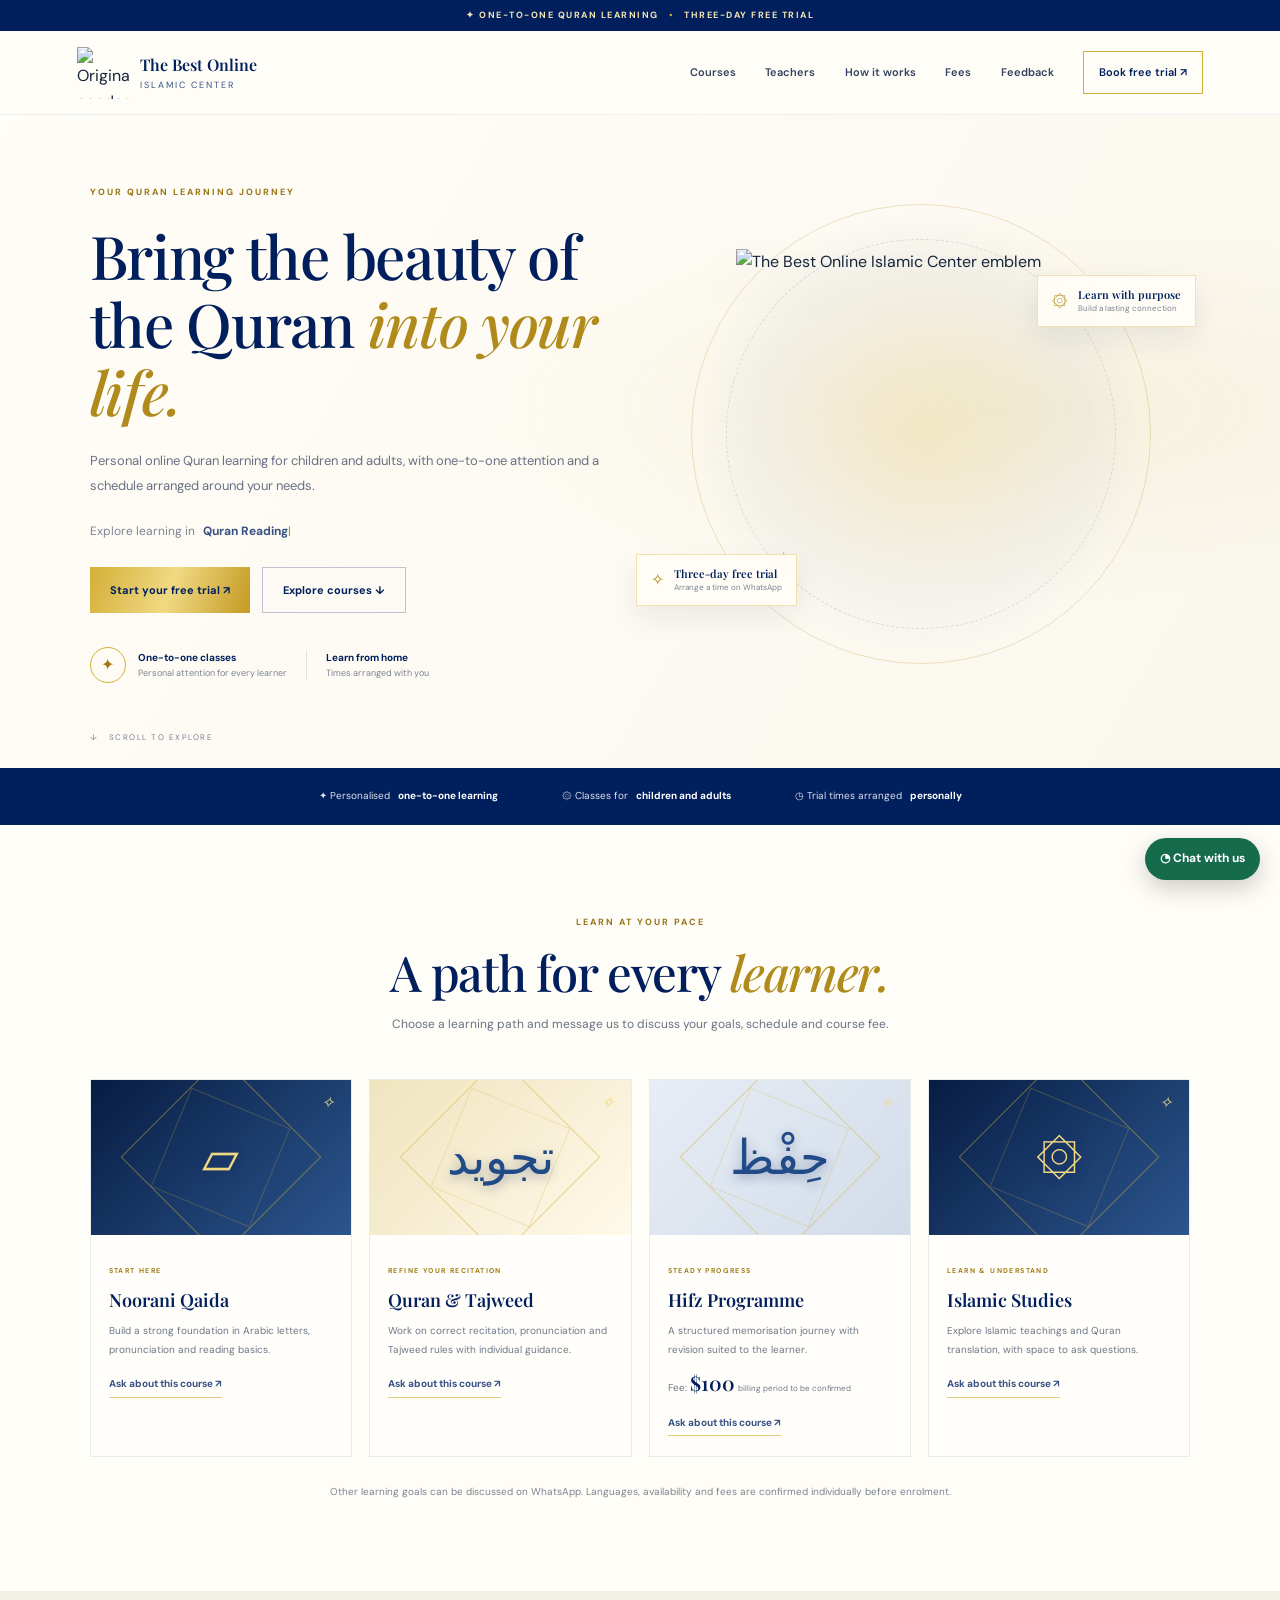
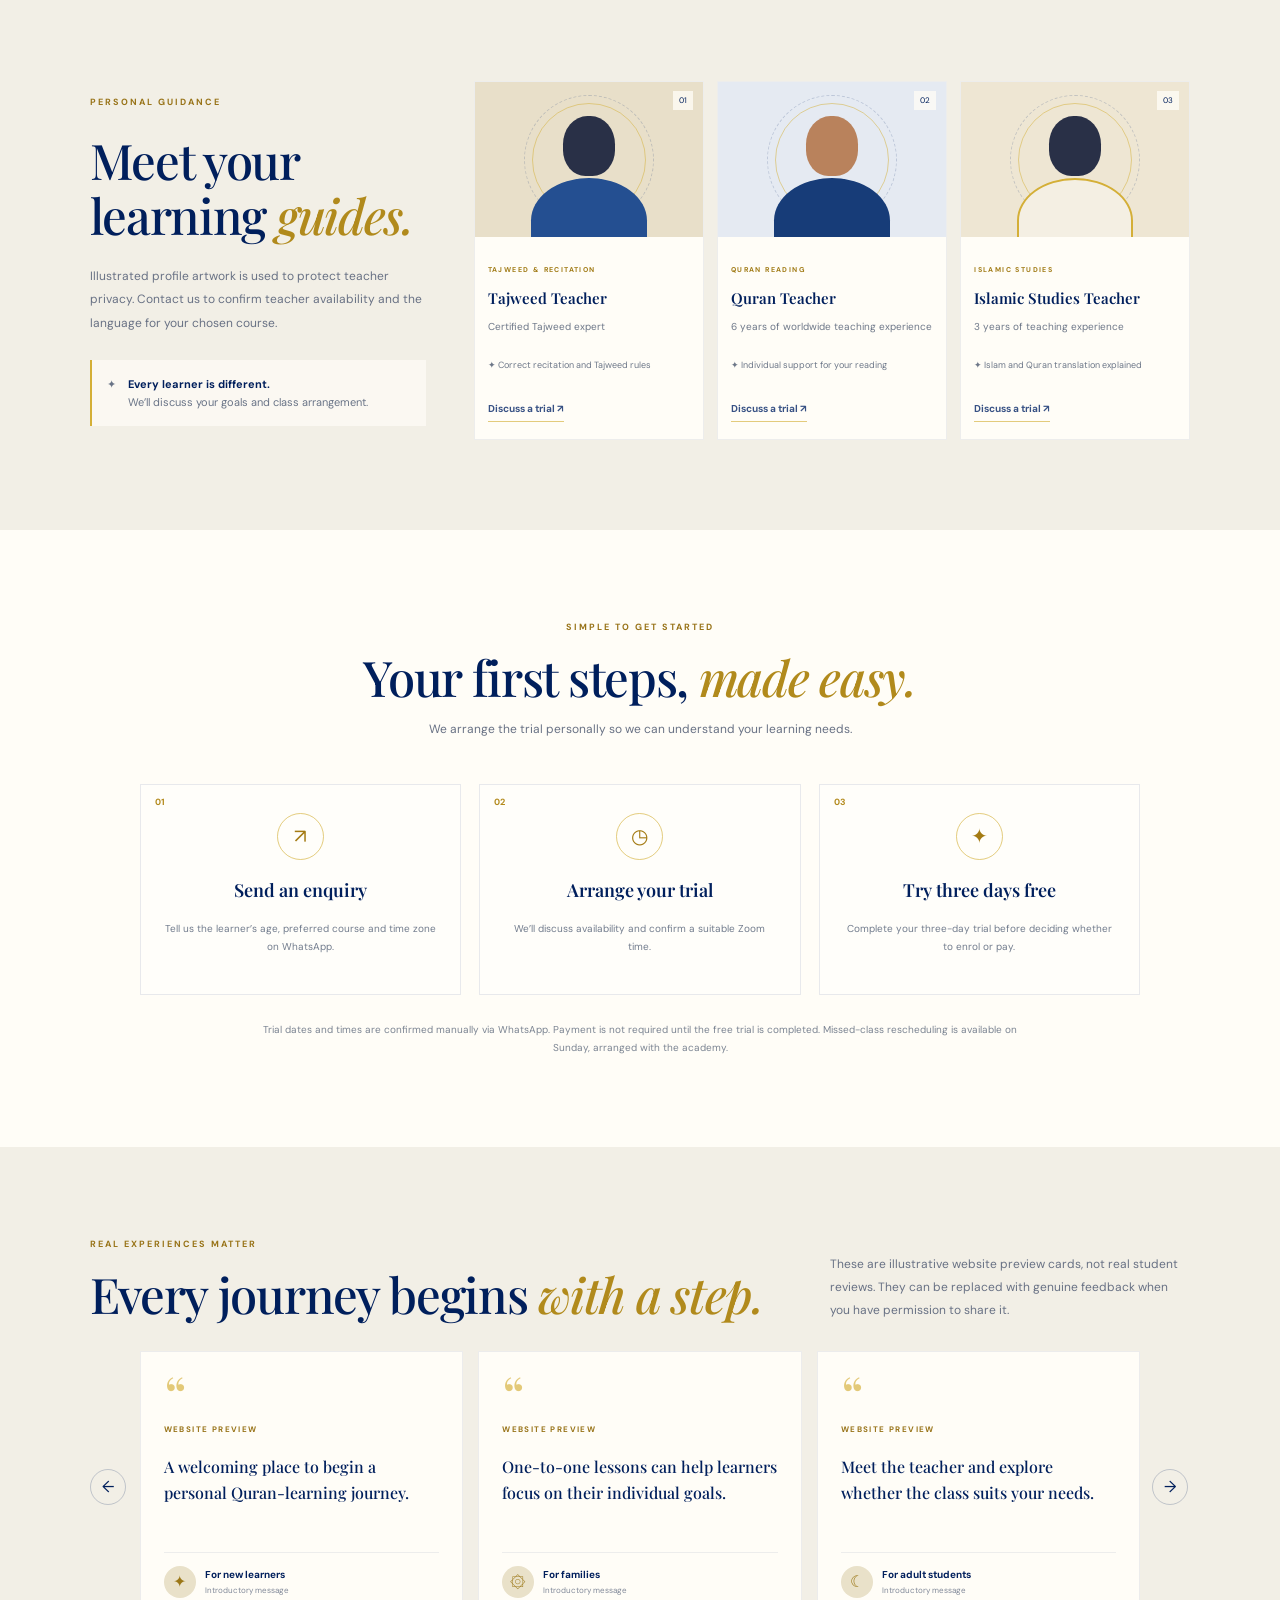
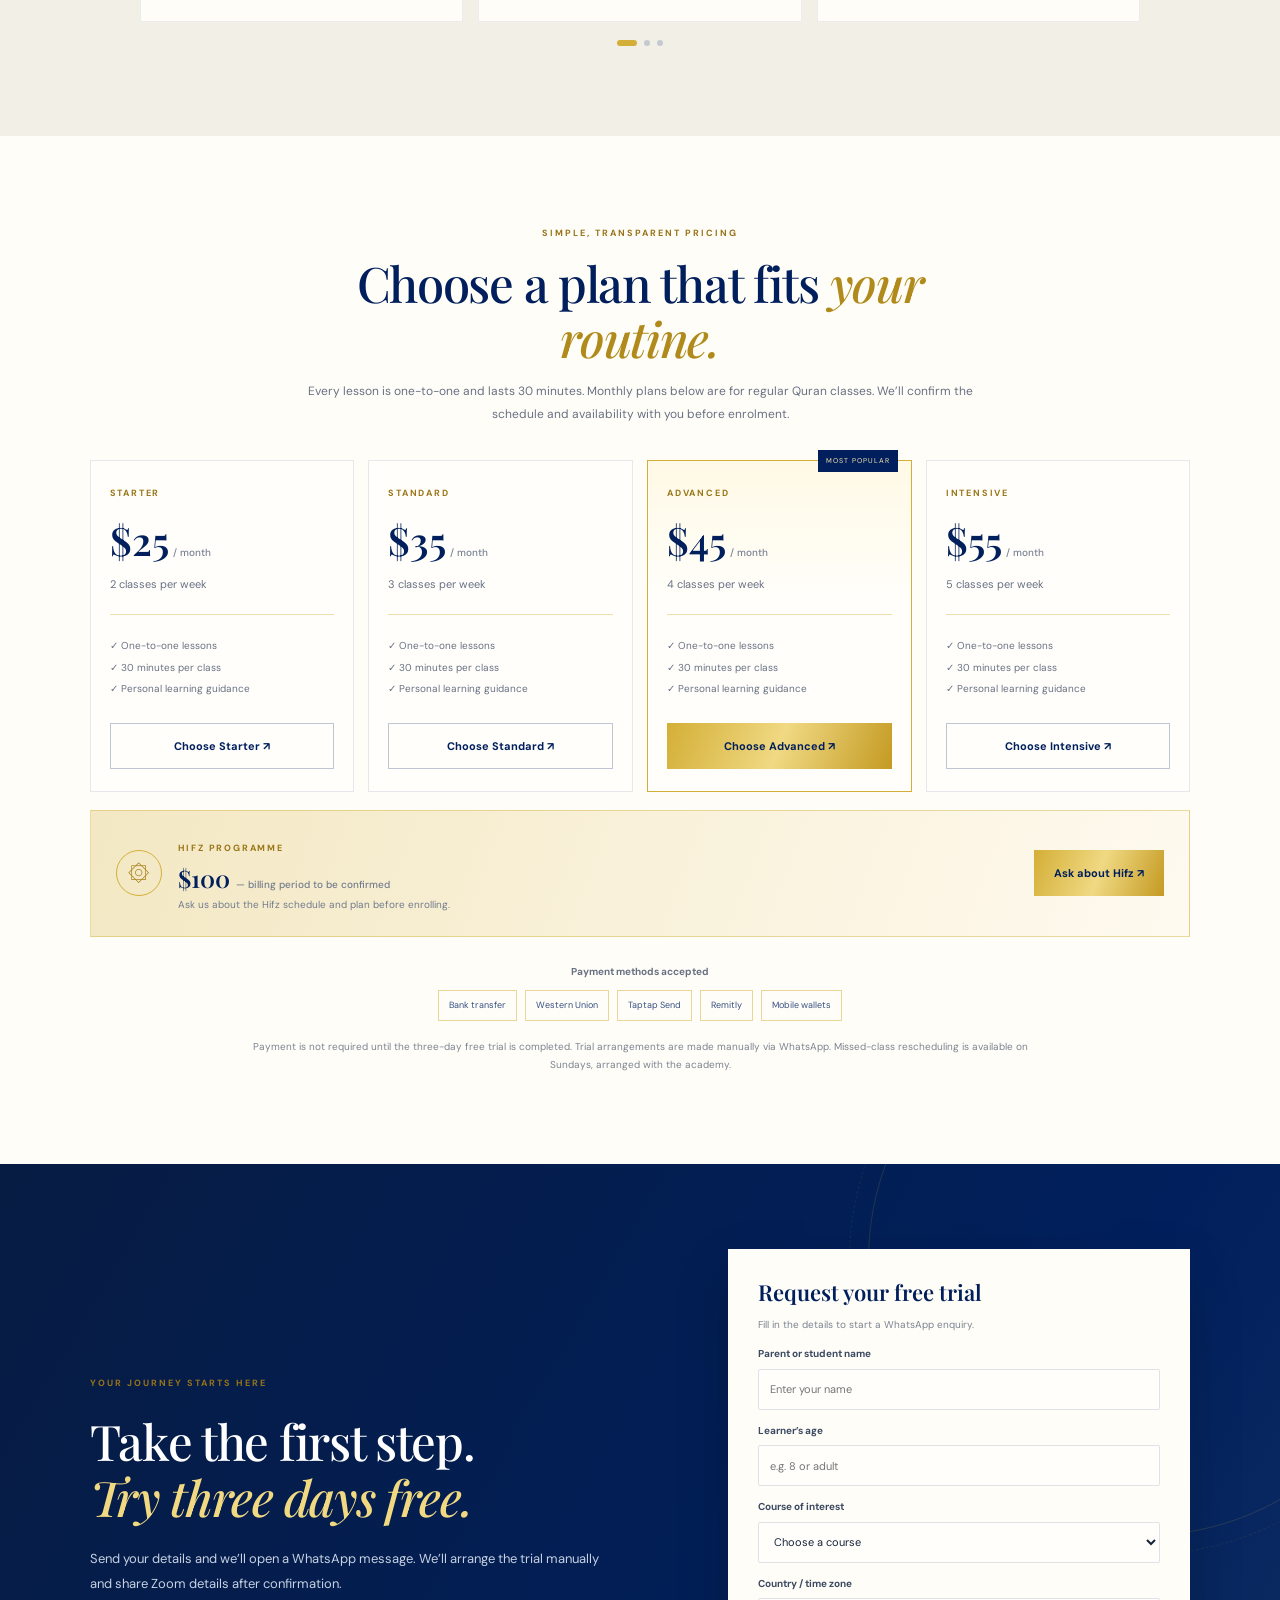
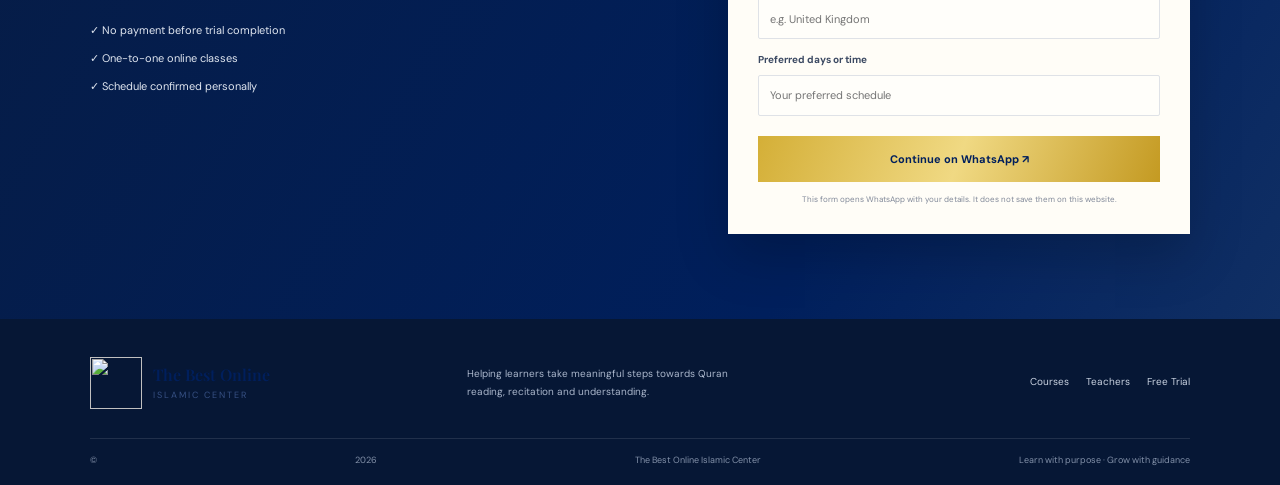
==== commit 6ad9d13c: "Update index.html" ====
--- a/index.html
+++ b/index.html
@@ -3,10 +3,10 @@
 <meta charset="utf-8"><meta name="viewport" content="width=device-width,initial-scale=1">
 <meta name="theme-color" content="#001f5c">
 <meta name="description" content="One-to-one online Quran, Tajweed, Hifz and Islamic Studies classes. Arrange your three-day free trial through WhatsApp.">
-<title>The Best Online Islamic Center</title><link rel="icon" href="assets/academy-logo.png">
+<title>The Best Online Islamic Center</title><link rel="icon" href="assets/logo.png">
 <link rel="preconnect" href="https://fonts.googleapis.com"><link href="https://fonts.googleapis.com/css2?family=DM+Sans:wght@400;500;600;700&family=Playfair+Display:wght@500;600;700&display=swap" rel="stylesheet"><link rel="stylesheet" href="styles.css"></head>
 <body><div class="topbar">✦ ONE-TO-ONE QURAN LEARNING <b>•</b> THREE-DAY FREE TRIAL</div>
-<header><a class="brand" href="#home"><img src="assets/academy-logo.png" alt="Original academy logo"><span><b>The Best Online</b><small>ISLAMIC CENTER</small></span></a><button class="menu" aria-label="Toggle menu">☰</button><nav><a href="#courses">Courses</a><a href="#teachers">Teachers</a><a href="#steps">How it works</a><a href="#fees">Fees</a><a href="#feedback">Feedback</a><a class="navbtn" href="#trial">Book free trial ↗</a></nav></header>
+<header><a class="brand" href="#home"><img src="logo.png" alt="Original academy logo"><span><b>The Best Online</b><small>ISLAMIC CENTER</small></span></a><button class="menu" aria-label="Toggle menu">☰</button><nav><a href="#courses">Courses</a><a href="#teachers">Teachers</a><a href="#steps">How it works</a><a href="#fees">Fees</a><a href="#feedback">Feedback</a><a class="navbtn" href="#trial">Book free trial ↗</a></nav></header>
 <main>
 <section class="hero" id="home"><div class="hero-copy reveal"><div class="eyebrow">YOUR QURAN LEARNING JOURNEY</div><h1>Bring the beauty of the Quran <em>into your life.</em></h1><p>Personal online Quran learning for children and adults, with one-to-one attention and a schedule arranged around your needs.</p><div class="type">Explore learning in <strong id="typed">Quran Reading</strong><span class="cursor">|</span></div><div class="actions"><a class="btn gold" href="#trial">Start your free trial ↗</a><a class="btn outline" href="#courses">Explore courses ↓</a></div><div class="trust"><span>✦</span><div><b>One-to-one classes</b><small>Personal attention for every learner</small></div><i></i><div><b>Learn from home</b><small>Times arranged with you</small></div></div></div>
 <div class="visual reveal"><div class="orbit o1"></div><div class="orbit o2"></div><div class="aura"></div><div class="logo"><span class="spark s1">✧</span><img src="assets/academy-logo.png" alt="The Best Online Islamic Center emblem"><span class="spark s2">✦</span></div><div class="float f1">۞ <span><b>Learn with purpose</b><small>Build a lasting connection</small></span></div><div class="float f2">✧ <span><b>Three-day free trial</b><small>Arrange a time on WhatsApp</small></span></div></div><a class="scroll" href="#courses">↓ &nbsp; SCROLL TO EXPLORE</a></section>
--- a/styles.css
+++ b/styles.css
@@ -0,0 +1,6 @@
+ :root{--navy:#001f5c;--blue:#375184;--gold:#d4af37;--goldlight:#f1d982;--ivory:#fffdf7;--paper:#f2efe6;--ink:#17243c;--muted:#687184;--serif:'Playfair Display',Georgia,serif;--sans:'DM Sans',Arial,sans-serif}*{box-sizing:border-box}html{scroll-behavior:smooth;scroll-padding-top:85px}body{margin:0;background:var(--ivory);color:var(--ink);font-family:var(--sans);line-height:1.65;overflow-x:hidden}a{text-decoration:none;color:inherit}button,input,select{font:inherit}.topbar{height:31px;background:var(--navy);color:#f4e6b5;display:flex;justify-content:center;align-items:center;gap:10px;font-size:9px;letter-spacing:1.5px;font-weight:700}.topbar b{color:var(--gold)}header{height:84px;position:sticky;top:0;z-index:20;background:#fffdf7ed;backdrop-filter:blur(14px);border-bottom:1px solid #001f5c10;display:flex;align-items:center;justify-content:space-between;padding:0 clamp(20px,6vw,90px)}.brand{display:flex;align-items:center;gap:11px}.brand img{width:52px;height:52px;object-fit:contain}.brand span{display:flex;flex-direction:column;line-height:1.2}.brand b{font:600 16px var(--serif);color:var(--navy)}.brand small{font-size:9px;letter-spacing:2px;color:var(--blue);margin-top:5px}nav{display:flex;align-items:center;gap:clamp(13px,2.3vw,30px);font-size:11px;font-weight:600;color:#33415e}nav a:hover{color:#b18a1c}.navbtn{border:1px solid var(--gold);padding:11px 15px;color:var(--navy)}.menu{display:none;border:0;background:none;color:var(--navy);font-size:24px}.hero{position:relative;min-height:620px;padding:70px clamp(22px,7vw,105px) 85px;display:grid;grid-template-columns:1fr 1fr;align-items:center;gap:25px;overflow:hidden;background:radial-gradient(ellipse at 80% 45%,#d4af371c,transparent 38%),linear-gradient(120deg,#fffdf7,#faf7ee)}.hero-copy{position:relative;z-index:2;max-width:600px}.eyebrow{font-size:9px;letter-spacing:2px;color:#987318;font-weight:700}.hero h1,h2{font:500 clamp(36px,4.7vw,64px)/1.13 var(--serif);letter-spacing:-1.3px;color:var(--navy);margin:22px 0}h2{font-size:clamp(34px,4vw,49px)}h1 em,h2 em{color:#b18a1c;font-weight:500}.hero-copy>p,.teacher-intro>p,.trial-copy>p{color:var(--muted);font-size:13px;line-height:1.95;max-width:510px}.type{font-size:12px;color:#7c8492;margin-top:24px}.type strong{color:var(--blue);margin-left:5px}.cursor{color:#b18a1c;animation:blink 1s steps(2,start) infinite}.actions{display:flex;gap:12px;flex-wrap:wrap;margin-top:25px}.btn{display:inline-flex;align-items:center;justify-content:center;padding:13px 20px;min-height:46px;font-size:11px;font-weight:700;border:0;cursor:pointer;transition:transform .25s,box-shadow .25s}.btn:hover{transform:translateY(-3px);box-shadow:0 10px 24px #001f5c1c}.gold{background:linear-gradient(110deg,#d4af37,#f0d983 50%,#c49a22);color:var(--navy)}.outline{border:1px solid #001f5c40;color:var(--navy)}.trust{display:flex;align-items:center;gap:12px;margin-top:34px}.trust>span{border:1px solid var(--gold);border-radius:50%;width:36px;height:36px;display:grid;place-items:center;color:#a47b13}.trust b,.trust small{display:block}.trust b{font-size:10px;color:var(--navy)}.trust small{font-size:9px;color:#7c8492}.trust i{height:30px;width:1px;background:#001f5c1a;margin:0 7px}.visual{min-height:430px;display:grid;place-items:center;position:relative}.logo{width:min(31vw,370px);min-width:255px;aspect-ratio:1;position:relative;z-index:2;animation:float 6s ease-in-out infinite;filter:drop-shadow(0 22px 24px #001f5c18)}.logo img{width:100%;height:100%;object-fit:contain;animation:revealLogo 1.3s cubic-bezier(.2,.8,.2,1) both}.aura{position:absolute;width:min(39vw,450px);aspect-ratio:1;border-radius:50%;background:radial-gradient(circle,#d4af3728,#3751840a 53%,transparent 70%);animation:pulse 5s ease-in-out infinite}.orbit{position:absolute;width:min(39vw,460px);aspect-ratio:1;border:1px solid #b58a183b;border-radius:50%;animation:spin 90s linear infinite}.o2{width:min(33vw,390px);border-style:dashed;border-color:#37518429;animation-direction:reverse}.spark{position:absolute;color:#bd941d;z-index:3}.s1{top:10%;right:13%;font-size:26px;animation:twinkle 3s infinite}.s2{bottom:13%;left:11%;animation:twinkle 4s infinite}.float{position:absolute;z-index:4;background:#fffdf7ed;border:1px solid #d4af375c;box-shadow:0 12px 28px #001f5c12;backdrop-filter:blur(8px);padding:11px 14px;display:flex;align-items:center;gap:10px;color:#ad8417;animation:float 5s ease-in-out infinite}.float span{display:flex;flex-direction:column}.float b{font:600 11px var(--serif);color:var(--navy)}.float small{font-size:8px;color:#7b8492}.f1{top:13%;right:-1%}.f2{bottom:10%;left:-3%;animation-delay:-2.5s}.scroll{position:absolute;bottom:24px;left:clamp(22px,7vw,105px);font-size:8px;letter-spacing:1.5px;color:#778194}.strip{display:flex;justify-content:center;gap:clamp(20px,5vw,75px);flex-wrap:wrap;background:var(--navy);padding:20px;color:#dce2ee;font-size:10px}.strip span{display:flex;gap:8px;align-items:center}.strip span:first-letter{color:var(--goldlight)}.strip b{color:white}.section{padding:90px clamp(22px,7vw,105px)}.heading{text-align:center;max-width:650px;margin:0 auto 43px}.heading h2{margin:14px 0}.heading p,.feedback-head>p{color:var(--muted);font-size:12px;line-height:1.9}.courses{display:grid;grid-template-columns:repeat(4,1fr);gap:17px}.course{background:#fffefa;border:1px solid #001f5c15;transition:transform .3s,box-shadow .3s;overflow:hidden}.course:hover,.teacher:hover{transform:translateY(-6px);box-shadow:0 18px 40px #001f5c12}.art{height:155px;display:grid;place-items:center;position:relative;overflow:hidden}.art:before,.art:after{content:'';position:absolute;width:140px;height:140px;border:1px solid #d4af3777;transform:rotate(45deg)}.art:after{width:105px;height:105px;transform:rotate(22.5deg);border-color:#d4af373d}.art span{z-index:1;font:48px Georgia,serif;color:#f1d982;text-shadow:0 3px 12px #001f5c55}.art i{position:absolute;right:17px;top:10px;color:#f1d982}.navy{background:linear-gradient(135deg,#071c43,#2c568e)}.cream{background:linear-gradient(135deg,#efe4bf,#fff9e9)}.cream span{color:#214b86}.pale{background:linear-gradient(135deg,#e8edf5,#d1dce9)}.pale span{color:#214b86}.pad{padding:20px 18px}.pad>small{font-size:7px;letter-spacing:1.4px;color:#a17b16;font-weight:700}.pad h3{font:600 18px var(--serif);color:var(--navy);margin:7px 0}.pad p{font-size:10px;line-height:1.85;color:#6d7788}.link{display:inline-block;color:var(--blue);font-size:10px;font-weight:700;border-bottom:1px solid #d4af37a3;padding-bottom:4px;margin-top:4px}.link:hover{color:#a17b16}.price{font-size:10px!important}.price b{font:600 20px var(--serif);color:var(--navy)}.price small{font-size:8px}.note{text-align:center;max-width:780px;margin:26px auto 0;color:#7b8492;font-size:10px;line-height:1.8}.teachers{background:var(--paper);display:grid;grid-template-columns:.75fr 1.6fr;gap:48px;align-items:center;position:relative}.teacher-intro>p{font-size:12px}.callout{display:flex;gap:12px;padding:15px;background:#fffdf7b8;border-left:2px solid var(--gold);font-size:11px;color:#697487;margin-top:25px}.callout:first-letter{color:#b18a1c}.callout b{color:var(--navy)}.teacher-grid{display:grid;grid-template-columns:repeat(3,1fr);gap:13px}.teacher{background:var(--ivory);border:1px solid #001f5c12;transition:.3s;min-width:0}.avatar{height:155px;position:relative;display:grid;place-items:center;overflow:hidden}.avatar:before{content:'';position:absolute;width:112px;height:112px;border:1px solid #d4af3780;border-radius:50%;outline:1px dashed #3751843b;outline-offset:7px}.avatar.blue{background:#e8dfc9}.avatar.gold{background:#e5eaf2}.avatar.sand{background:#eee6d3}.head{position:absolute;z-index:1;top:34px;width:52px;height:60px;border-radius:47% 47% 43% 43%;background:#c99670}.head.dark{background:#293047}.head.brown{background:#b9825c}.body{position:absolute;bottom:-26px;width:116px;height:85px;border-radius:50% 50% 0 0;background:#244f91}.body.bluebody{background:#173c78}.body.lightbody{background:#f4efe3;border:2px solid #d4af37}.avatar>span{position:absolute;right:10px;top:9px;background:#fffdf7c9;padding:3px 6px;font-size:8px;color:var(--navy)}.teacher .pad{padding:17px 13px}.teacher .pad h3{font-size:15px}.teacher .pad p{min-height:30px;margin-bottom:7px}.teacher .detail{min-height:40px;font-size:9px}.steps{display:grid;grid-template-columns:repeat(3,1fr);gap:18px;max-width:1000px;margin:auto}.step{position:relative;text-align:center;padding:28px 22px;border:1px solid #001f5c17;background:#fffefa}.step>b{position:absolute;top:10px;left:14px;font-size:9px;color:#b38a1c}.step>span{margin:0 auto 14px;width:47px;height:47px;display:grid;place-items:center;border:1px solid #d4af37a3;border-radius:50%;color:#a47b13;font-size:20px}.step h3{font:600 18px var(--serif);color:var(--navy)}.step p{font-size:10px;color:#727c8d;line-height:1.8}.feedback{background:var(--paper)}.feedback-head{display:flex;align-items:end;justify-content:space-between;gap:35px;margin-bottom:30px}.feedback-head h2{margin:14px 0 0}.feedback-head>p{max-width:360px;margin:0}.slider{display:grid;grid-template-columns:38px 1fr 38px;gap:12px;align-items:center}.slider>button{width:36px;height:36px;border-radius:50%;border:1px solid #001f5c35;color:var(--navy);background:transparent;cursor:pointer}.slider>button:hover{background:var(--navy);color:white}.review-window{overflow:hidden}.review-track{display:grid;grid-template-columns:repeat(3,1fr);gap:15px;transition:transform .4s}.review{background:var(--ivory);border:1px solid #001f5c13;padding:23px;min-width:0}.quote{display:block;font:55px/.7 var(--serif);color:#d4af37a8}.review>small{font-size:8px;letter-spacing:1.4px;color:#987318;font-weight:700}.review>p{font:500 16px/1.6 var(--serif);color:var(--navy);min-height:80px;margin:14px 0 18px}.person{border-top:1px solid #001f5c12;padding-top:13px;display:grid;grid-template-columns:32px 1fr;column-gap:9px;align-items:center}.person>span{grid-row:span 2;width:32px;height:32px;border-radius:50%;display:grid;place-items:center;background:#e9e1c9;color:#9b7717}.person b{font-size:10px;color:var(--navy)}.person small{font-size:8px;color:#818999}.dots{display:flex;justify-content:center;gap:7px;margin-top:18px}.dots button{width:6px;height:6px;border:0;border-radius:50%;background:#c5c9d1;padding:0;cursor:pointer}.dots button.active{width:20px;border-radius:6px;background:var(--gold)}.fees{display:grid;grid-template-columns:1.2fr .8fr;gap:35px;align-items:center}.fee-copy h2{margin:15px 0}.fee-copy>p{font-size:12px;line-height:1.9;color:var(--muted);max-width:540px}.payments{display:flex;gap:8px;flex-wrap:wrap;margin-top:22px}.payments span{font-size:9px;padding:7px 10px;border:1px solid #d4af3780;color:var(--blue)}.fee-box{min-height:300px;background:linear-gradient(145deg,#f5edcf,#d4af37);display:flex;align-items:center;justify-content:center;flex-direction:column;text-align:center;position:relative;overflow:hidden;color:var(--navy);padding:30px}.fee-box:before{content:'';position:absolute;width:250px;height:250px;border:1px solid #001f5c20;border-radius:50%;outline:1px dashed #001f5c1a;outline-offset:13px;animation:spin 80s linear infinite}.fee-box>*{position:relative}.fee-box>span{font-size:29px}.fee-box>small{font-size:8px;letter-spacing:2px;font-weight:700;margin-top:8px}.fee-box>strong{font:600 57px var(--serif)}.fee-box>p{max-width:240px;font-size:10px;color:#45516b}.trial-section{background:linear-gradient(120deg,#071c43,#001f5c 70%,#102f64);padding:85px clamp(22px,7vw,105px);display:grid;grid-template-columns:1fr .8fr;gap:60px;align-items:center;color:white;position:relative;overflow:hidden}.trial-section:before{content:'';position:absolute;right:-140px;top:-180px;width:550px;height:550px;border:1px solid #d4af3728;border-radius:50%;outline:1px dashed #d4af3718;outline-offset:18px}.trial-copy,.form{position:relative}.trial-copy h2{color:white}.trial-copy h2 em{color:var(--goldlight)}.trial-copy>p{color:#c7d1e2}.trial-copy ul{padding:0;list-style:none;display:grid;gap:10px;margin-top:24px;font-size:11px;color:#e0e6f0}.form{background:var(--ivory);color:var(--ink);padding:28px 30px;box-shadow:0 22px 50px #0003}.form h3{font:600 22px var(--serif);color:var(--navy);margin:0 0 3px}.form>p{font-size:10px;color:#7b8492}.form label{display:block;font-size:10px;font-weight:700;color:#3b4962;margin:13px 0 6px}.form input,.form select{width:100%;height:41px;border:1px solid #dfe2e7;background:#fffefa;padding:0 11px;font-size:11px;color:var(--ink);outline:none;border-radius:2px}.form input:focus,.form select:focus{border-color:#b58a18;box-shadow:0 0 0 3px #d4af3721}.submit{width:100%;margin-top:20px}.form>small{display:block;text-align:center;font-size:8px;color:#818999;margin-top:11px;line-height:1.6}footer{background:#061735;color:#c9d2e1;padding:36px clamp(22px,7vw,105px) 17px}.foot-main{display:grid;grid-template-columns:1fr 1fr 1fr;gap:30px;align-items:center;padding-bottom:27px}.foot-main>p{font-size:10px;line-height:1.8;color:#aab6cb;max-width:300px}.foot-main>div{display:flex;justify-content:flex-end;gap:17px;font-size:10px}.foot-main>div a:hover{color:var(--goldlight)}.foot-bottom{border-top:1px solid #ffffff1c;padding-top:14px;display:flex;justify-content:space-between;gap:15px;color:#8391a9;font-size:9px}.wa{position:fixed;right:20px;bottom:20px;z-index:20;background:#176b4d;color:white;padding:11px 15px;border-radius:30px;box-shadow:0 8px 25px #0003;font-size:12px;font-weight:700;transition:transform .2s}.wa:hover{transform:translateY(-3px)}.backtop{position:fixed;left:20px;bottom:20px;width:36px;height:36px;border:1px solid #d4af37;background:var(--ivory);color:var(--navy);border-radius:50%;opacity:0;pointer-events:none;transition:.2s;z-index:20}.backtop.visible{opacity:1;pointer-events:auto}.reveal{opacity:0;transform:translateY(20px);transition:opacity .7s,transform .7s}.reveal.visible{opacity:1;transform:none}@keyframes revealLogo{from{opacity:0;transform:scale(.8) rotate(-5deg);filter:blur(4px)}to{opacity:1;transform:scale(1);filter:blur(0)}}@keyframes float{0%,100%{transform:translateY(0)}50%{transform:translateY(-8px)}}@keyframes pulse{0%,100%{transform:scale(.94);opacity:.7}50%{transform:scale(1.05);opacity:1}}@keyframes spin{to{transform:rotate(360deg)}}@keyframes twinkle{0%,100%{opacity:.45;transform:scale(.85)}50%{opacity:1;transform:scale(1.15) rotate(20deg)}}@keyframes blink{to{visibility:hidden}}@media(max-width:1050px){nav{gap:12px}nav a{font-size:10px}.courses{grid-template-columns:repeat(2,1fr)}.teachers{grid-template-columns:1fr;gap:30px}.teacher-intro{max-width:620px}.teacher-grid{max-width:850px;width:100%;margin:auto}.hero{padding-left:5vw;padding-right:5vw}}@media(max-width:740px){.topbar{font-size:7px;letter-spacing:1px}header{height:72px;padding:0 18px}.brand img{width:44px;height:44px}.brand b{font-size:14px}.brand small{font-size:8px}.menu{display:block}nav{display:none;position:absolute;top:72px;left:0;right:0;background:var(--ivory);padding:15px 20px 20px;box-shadow:0 15px 25px #001f5c15;flex-direction:column;align-items:stretch}nav.open{display:flex}nav a{padding:11px 5px;font-size:12px}.navbtn{text-align:center}.hero{grid-template-columns:1fr;padding:52px 22px 78px;gap:0}.hero h1{font-size:clamp(40px,10vw,58px)}.hero-copy>p{font-size:12px}.visual{min-height:350px;margin-top:10px}.logo{width:min(69vw,320px);min-width:0}.orbit{width:min(77vw,360px)}.o2{width:min(64vw,300px)}.aura{width:min(79vw,370px)}.float{padding:9px 10px}.float b{font-size:9px}.float small{font-size:7px}.f1{right:0;top:7%}.f2{left:0;bottom:7%}.scroll{left:22px;bottom:18px}.strip{align-items:flex-start;flex-direction:column;gap:12px;padding:19px 23px}.section{padding:65px 20px}.courses{gap:11px}.art{height:125px}.pad{padding:16px 13px}.pad h3{font-size:16px}.pad p{font-size:9px}.teacher-grid{grid-template-columns:1fr;max-width:420px}.teacher{display:grid;grid-template-columns:120px 1fr}.avatar{height:100%;min-height:190px}.teacher .pad{padding:15px 12px}.teacher .pad h3{font-size:15px}.teacher .pad p{min-height:0}.steps{grid-template-columns:1fr;gap:12px}.step{padding:24px}.feedback-head{display:block}.feedback-head>p{margin-top:16px}.slider{grid-template-columns:30px 1fr 30px;gap:5px}.slider>button{width:29px;height:29px}.review-track{grid-template-columns:repeat(3,100%);gap:10px}.review{padding:22px}.review>p{min-height:0}.fees{grid-template-columns:1fr;gap:25px}.fee-box{min-height:270px}.trial-section{grid-template-columns:1fr;gap:30px;padding:65px 20px}.form{padding:24px 20px}.foot-main{grid-template-columns:1fr;gap:15px}.foot-main>div{justify-content:flex-start}.foot-bottom{flex-direction:column;gap:6px}.wa{right:12px;bottom:12px;padding:10px 13px}.wa span{display:none}.backtop{left:12px;bottom:12px}}@media(max-width:380px){.courses{grid-template-columns:1fr}.art{height:150px}.trust{gap:7px}.trust small{max-width:110px}}@media(prefers-reduced-motion:reduce){*,*::before,*::after{animation-duration:.01ms!important;animation-iteration-count:1!important;transition-duration:.01ms!important;scroll-behavior:auto!important}.reveal{opacity:1;transform:none}}
+/* Pricing section update */
+.fees{display:block}.fee-heading{text-align:center;max-width:680px;margin:0 auto 35px}.fee-heading h2{margin:14px 0}.fee-heading>p{font-size:12px;color:var(--muted);line-height:1.9}.price-grid{display:grid;grid-template-columns:repeat(4,minmax(0,1fr));gap:14px;align-items:stretch}.price-card{position:relative;background:#fffefa;border:1px solid #001f5c19;padding:25px 19px 22px;display:flex;flex-direction:column;min-height:310px;transition:transform .25s,box-shadow .25s}.price-card:hover{transform:translateY(-5px);box-shadow:0 18px 38px #001f5c12}.price-card>small,.hifz-fee small{font-size:9px;letter-spacing:1.8px;color:#9a7618;font-weight:700}.amount{font:600 39px/1.2 var(--serif);color:var(--navy);margin-top:16px;white-space:nowrap}.amount span{font:500 10px var(--sans);color:#788194;margin-left:4px}.price-card>p{font-size:11px;color:#687184}.price-line{height:1px;background:#d4af3766;margin:10px 0}.price-card .included{line-height:2.15;font-size:10px;flex:1}.price-card .btn{margin-top:13px;width:100%;padding:11px 8px}.price-card.featured{border:1px solid var(--gold);background:linear-gradient(180deg,#fff9e5,#fffefa 42%)}.popular{position:absolute;top:-11px;right:13px;background:var(--navy);color:#f7e7ae;font-size:7px;letter-spacing:1px;padding:5px 8px}.hifz-fee{display:flex;align-items:center;justify-content:space-between;gap:20px;margin-top:18px;padding:22px 25px;background:linear-gradient(110deg,#f3e8c3,#fffaf0);border:1px solid #d4af376e}.hifz-fee>div{display:flex;align-items:center;gap:16px}.hifz-icon{width:46px;height:46px;display:grid;place-items:center;border:1px solid #d4af37;border-radius:50%;color:#a47b13;font-size:22px}.hifz-fee h3{margin:3px 0;color:var(--navy);font:600 24px var(--serif)}.hifz-fee h3 span{font:500 10px var(--sans);color:#727c8d}.hifz-fee p{margin:0;font-size:10px;color:#727c8d}.fee-foot{text-align:center;margin-top:27px}.fee-foot>p{font-size:10px;color:#687184}.fee-foot .payments{justify-content:center;margin-top:8px}.fee-foot .fineprint{max-width:780px;margin:17px auto 0;font-size:10px;line-height:1.8;color:#7b8492}
+@media(max-width:1050px){.price-grid{grid-template-columns:repeat(2,minmax(0,1fr))}}
+@media(max-width:740px){.price-grid{grid-template-columns:repeat(2,minmax(0,1fr));gap:10px}.price-card{padding:21px 13px 15px;min-height:300px}.amount{font-size:32px}.amount span{font-size:9px}.hifz-fee{align-items:flex-start;flex-direction:column;padding:19px}.hifz-fee h3{font-size:22px}.hifz-fee h3 span{display:block;margin-top:4px}.fee-foot .payments{justify-content:center}}
+@media(max-width:380px){.price-grid{grid-template-columns:1fr}.price-card{min-height:0}}
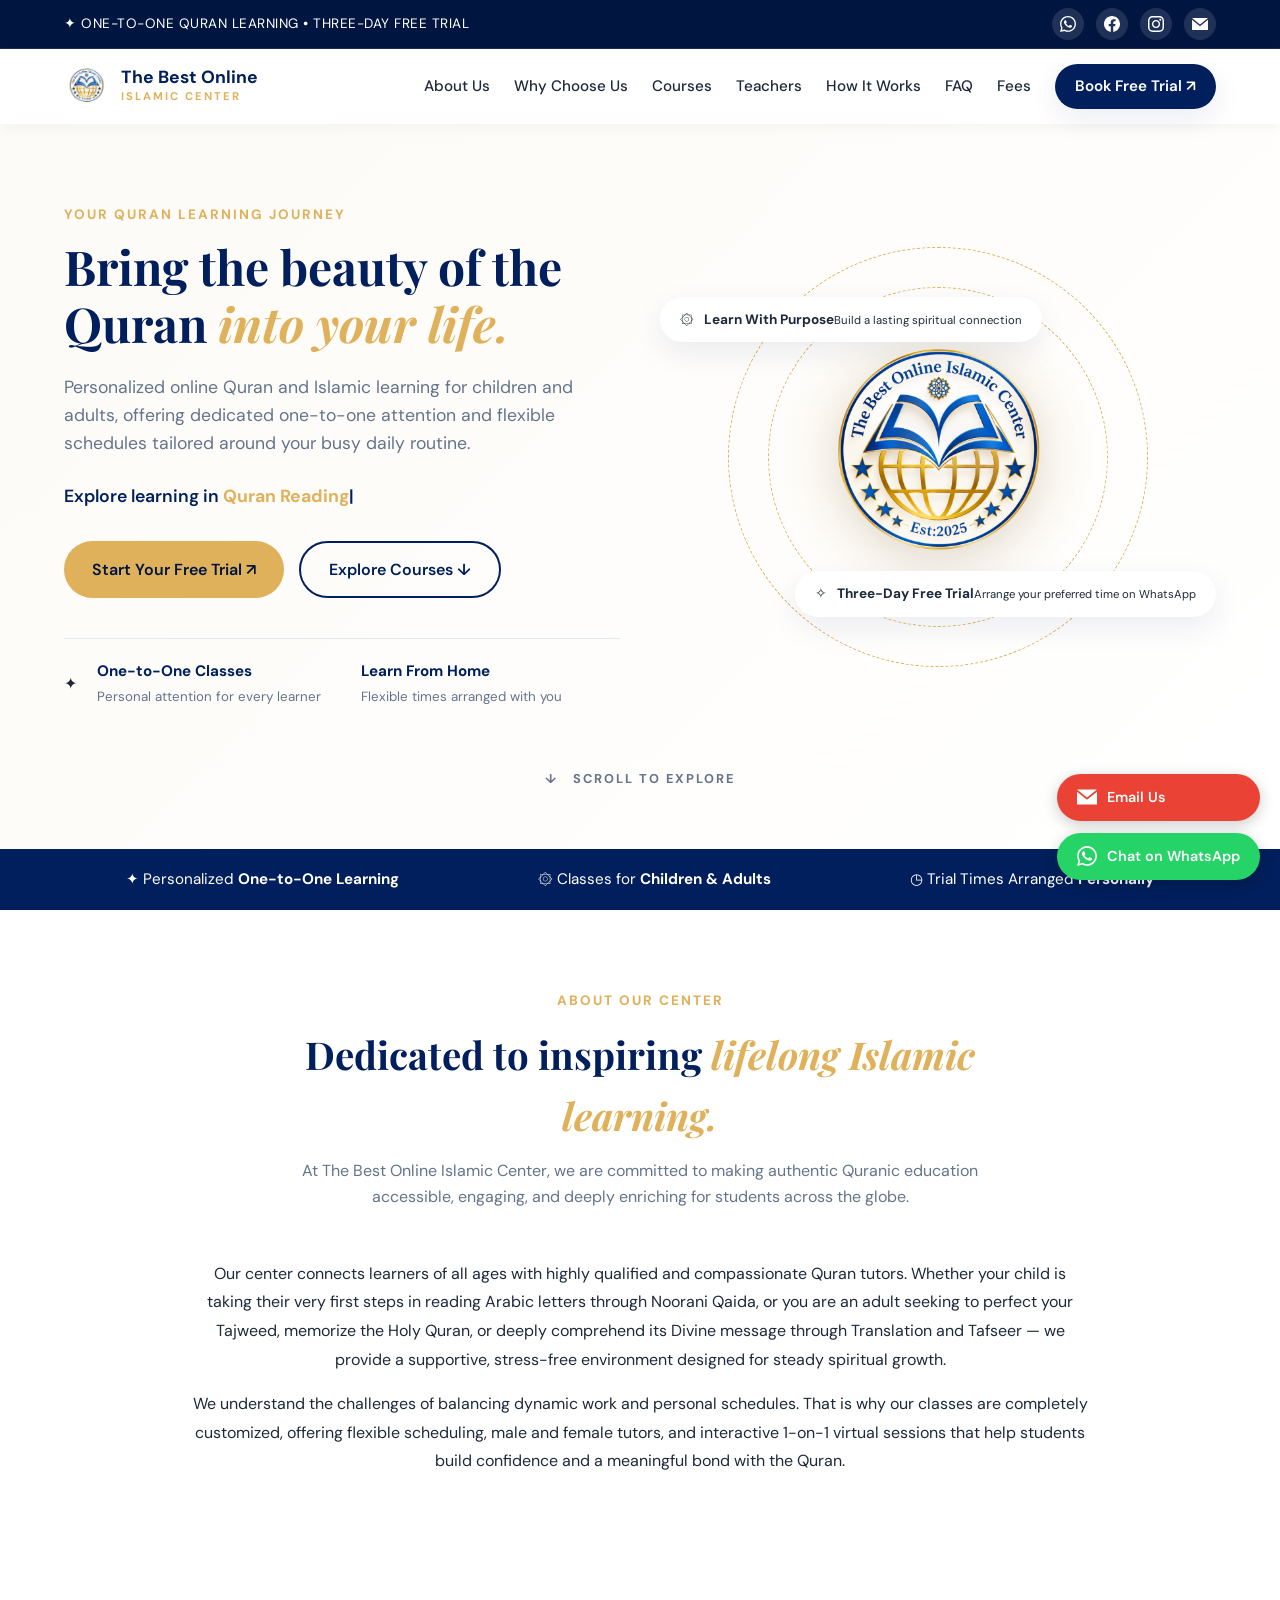
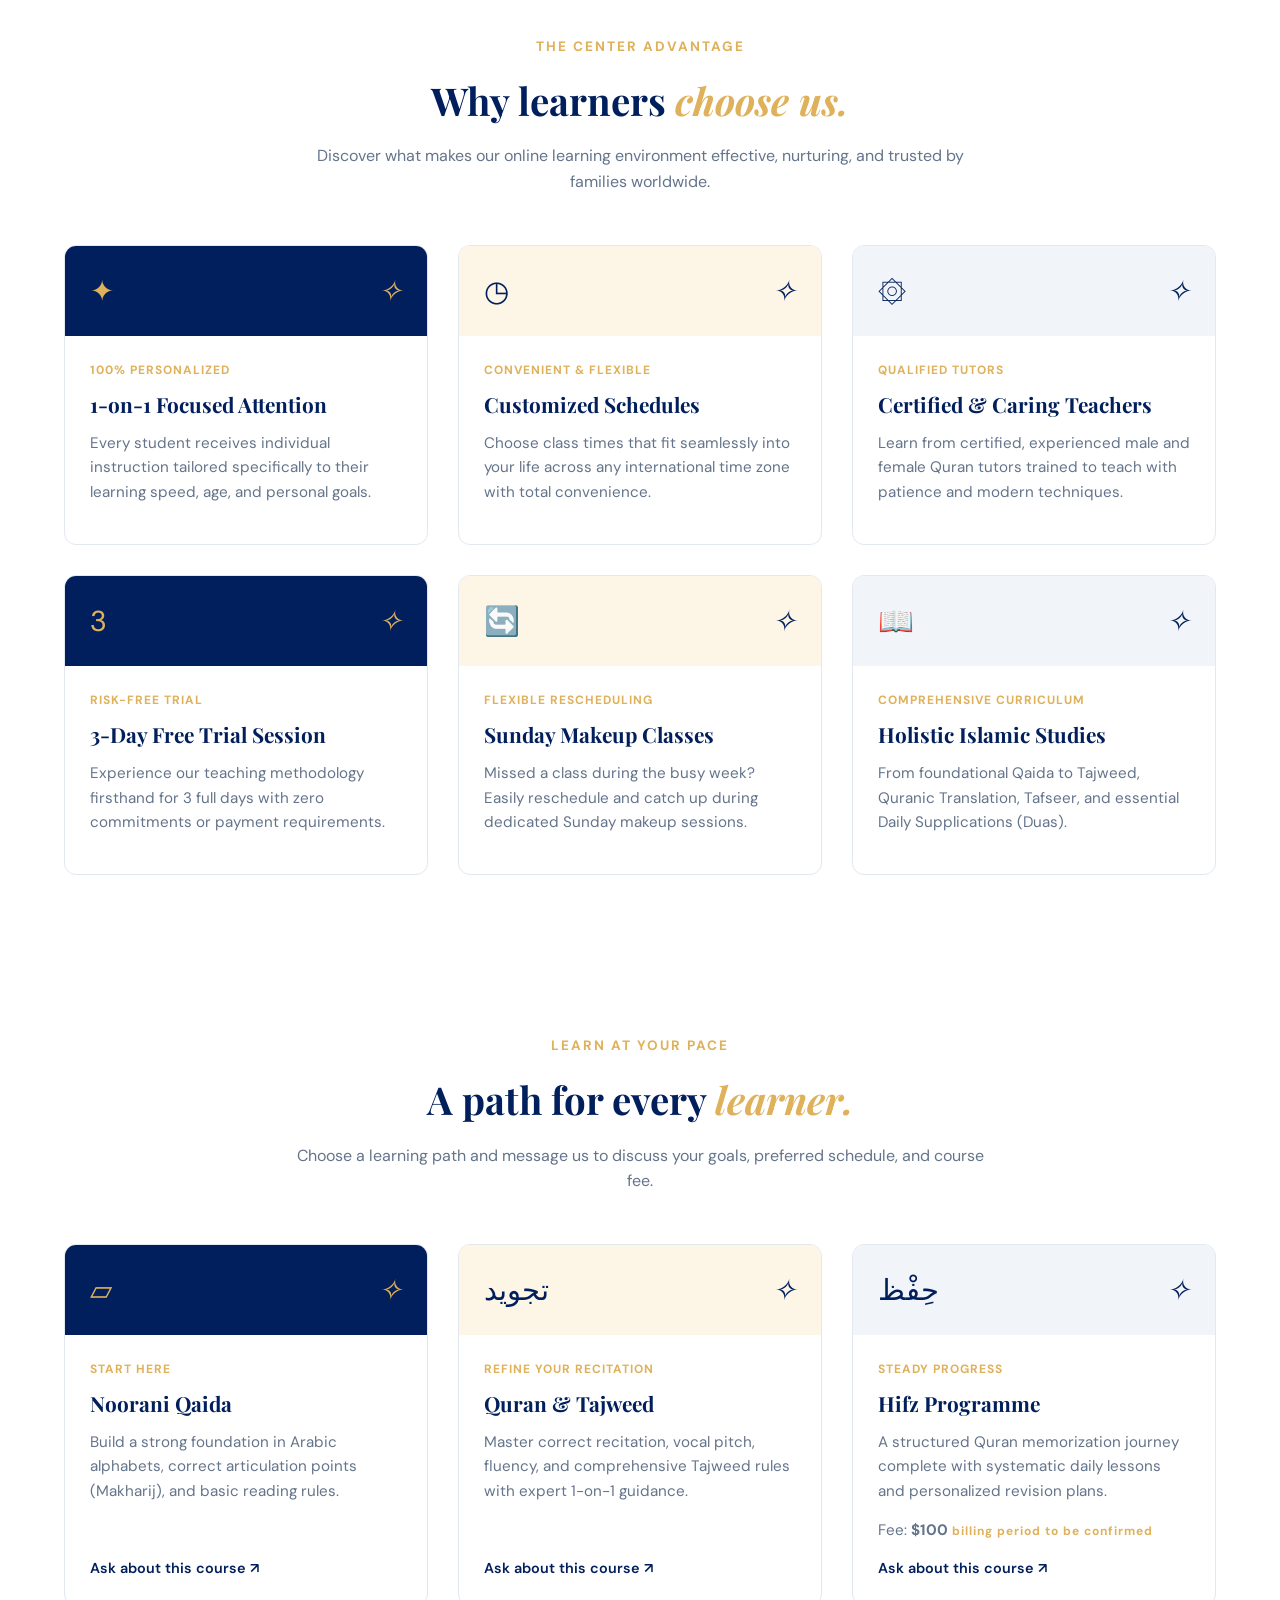
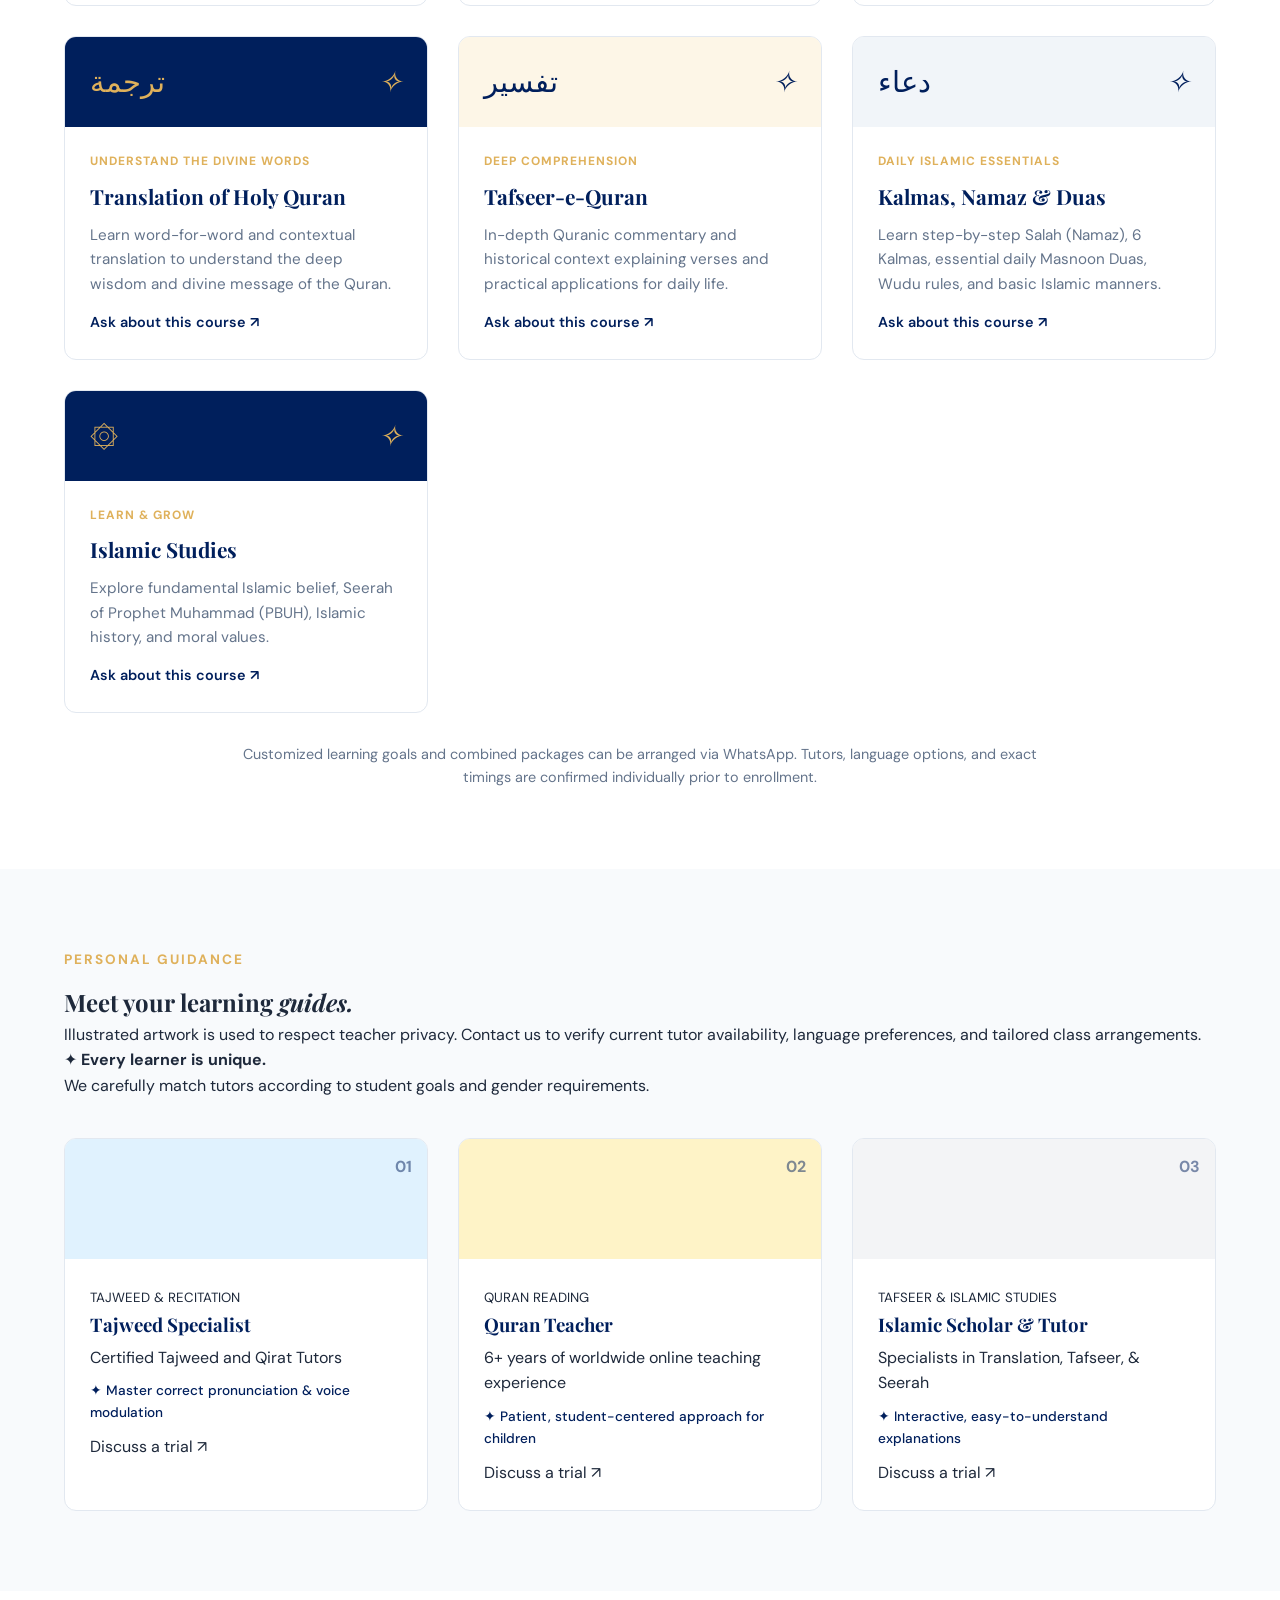
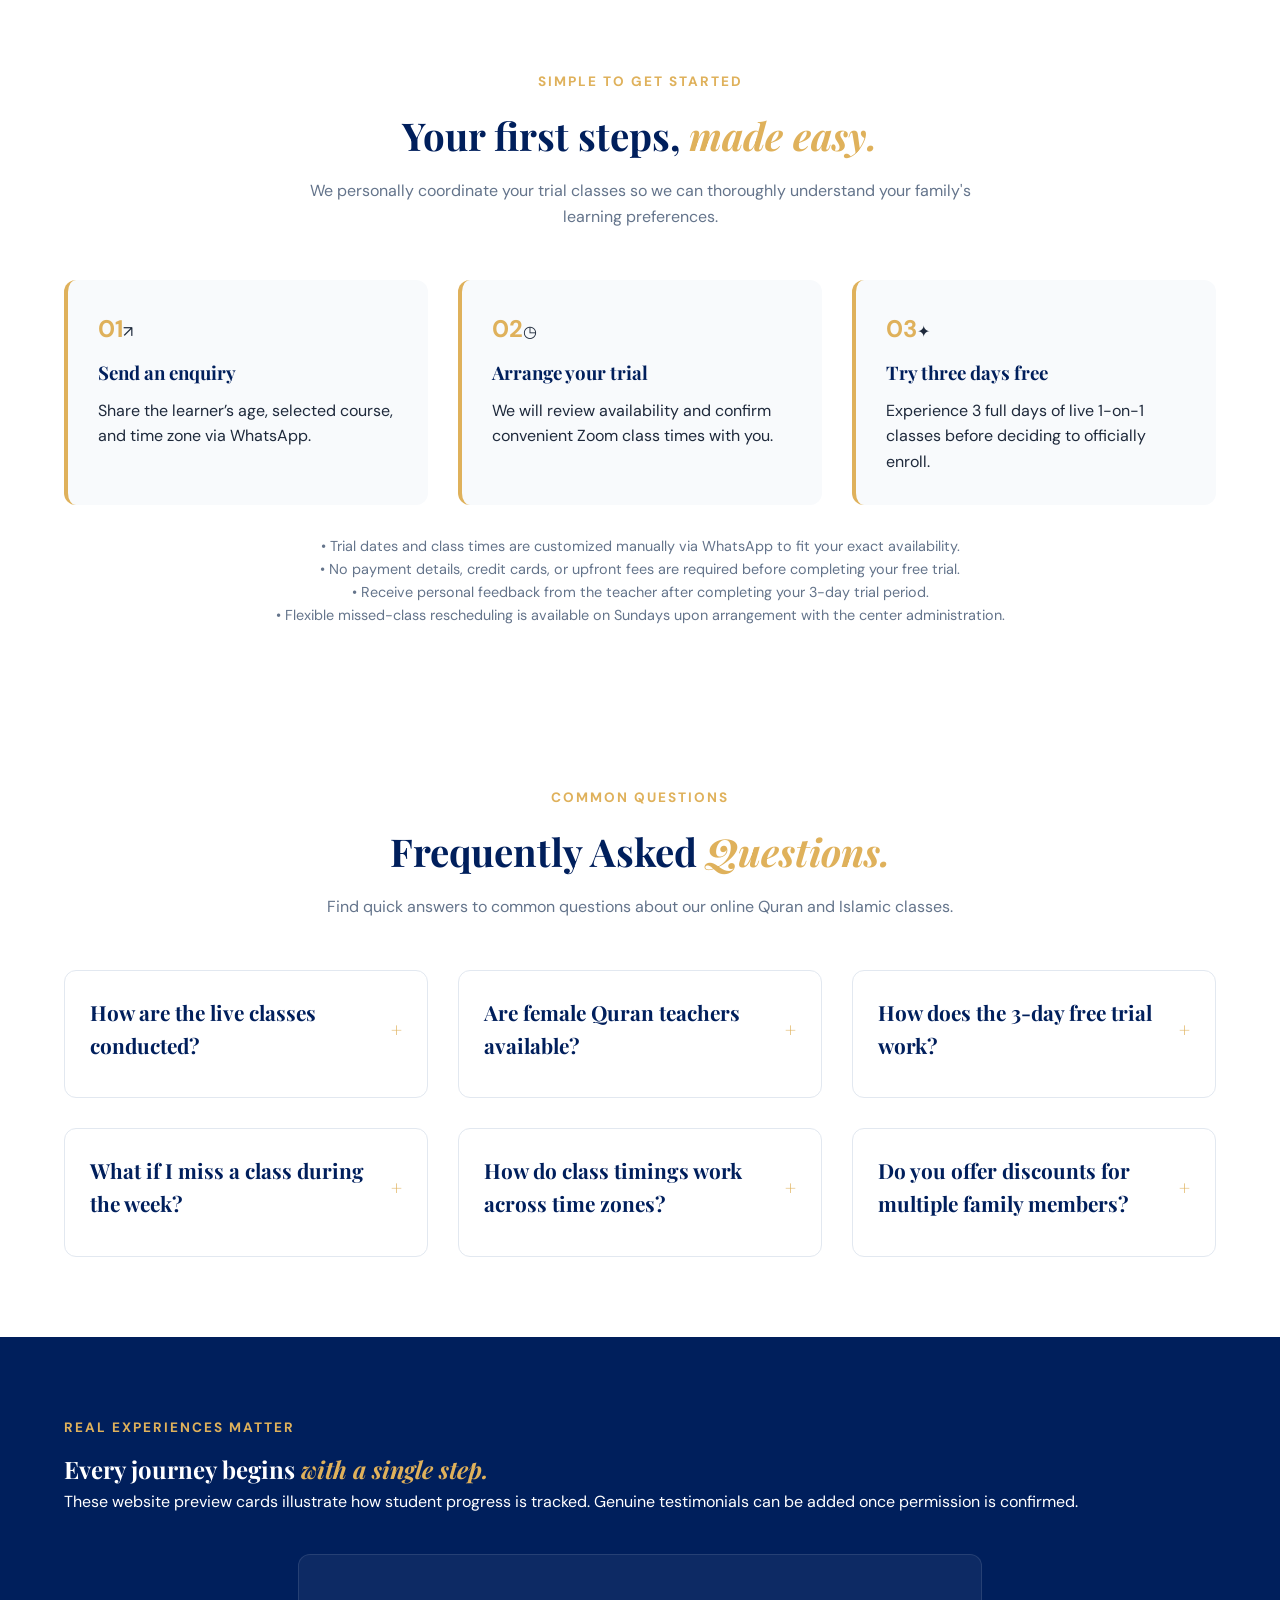
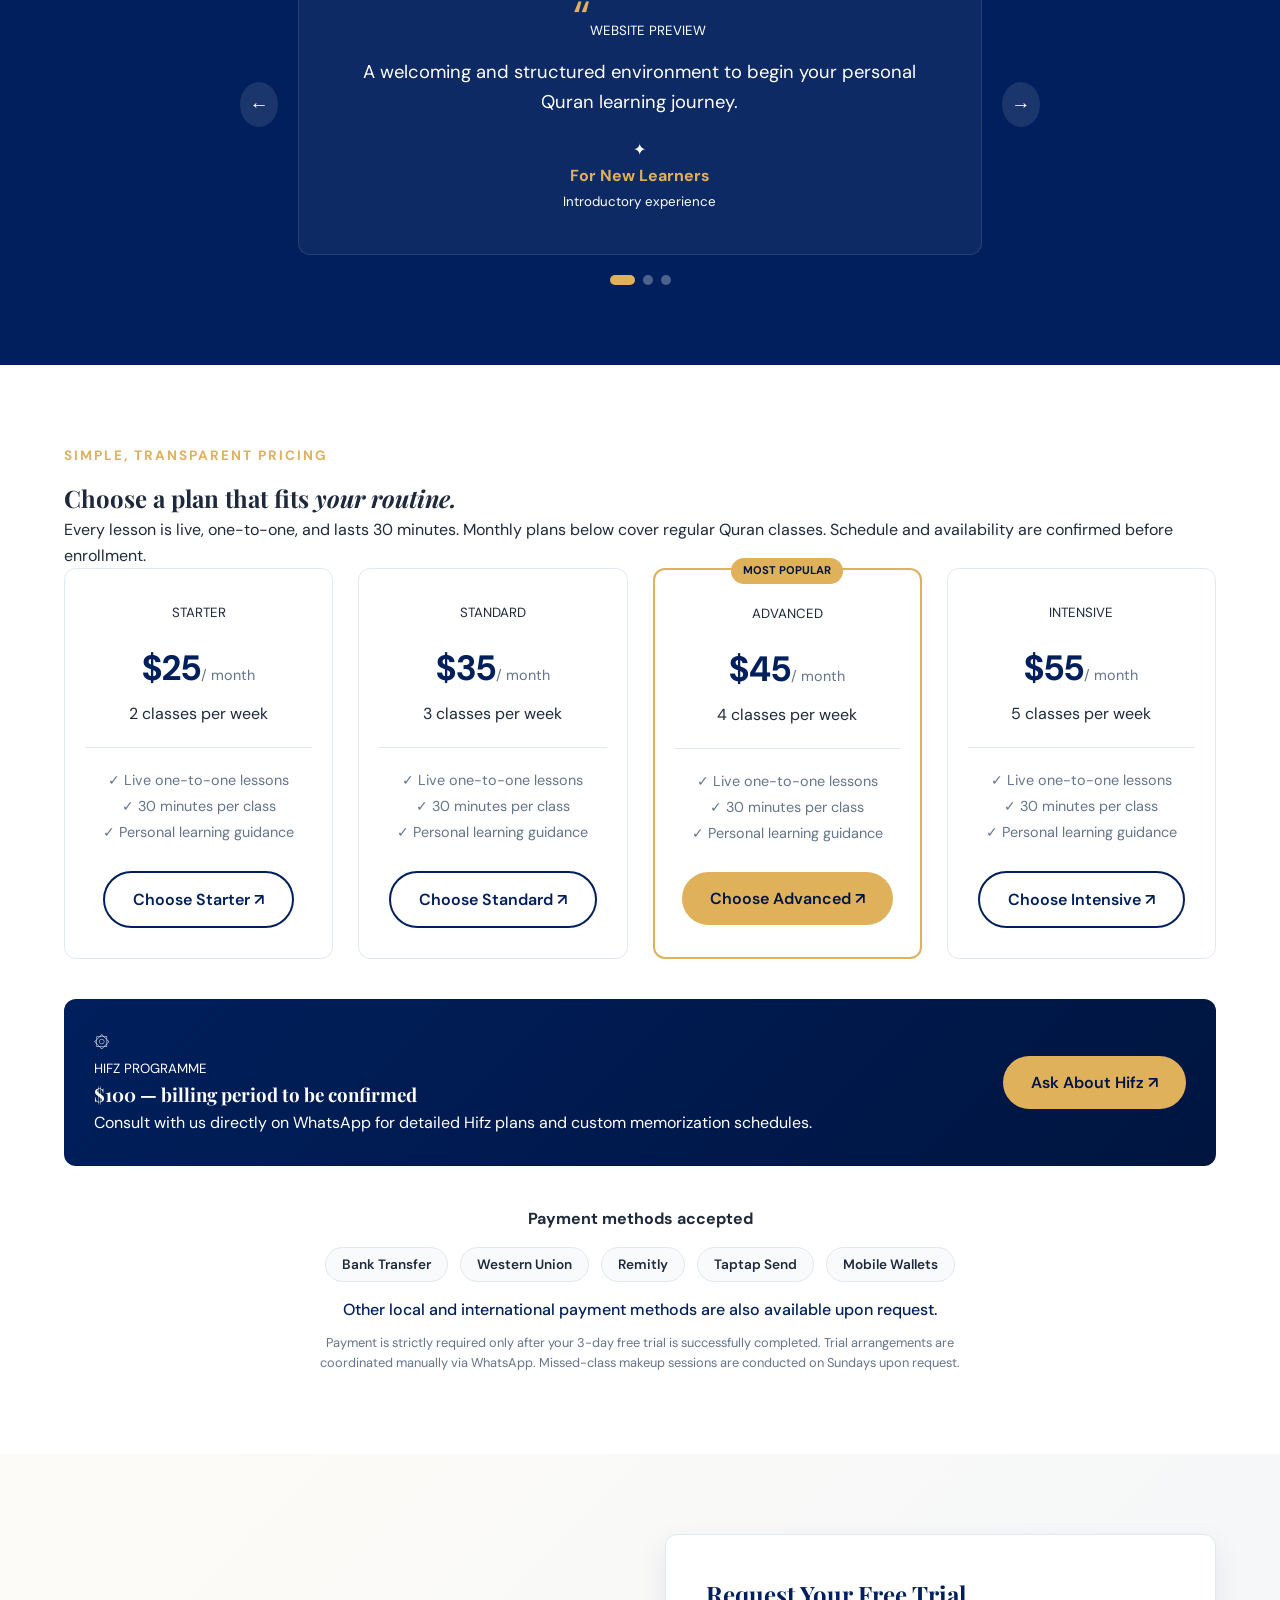
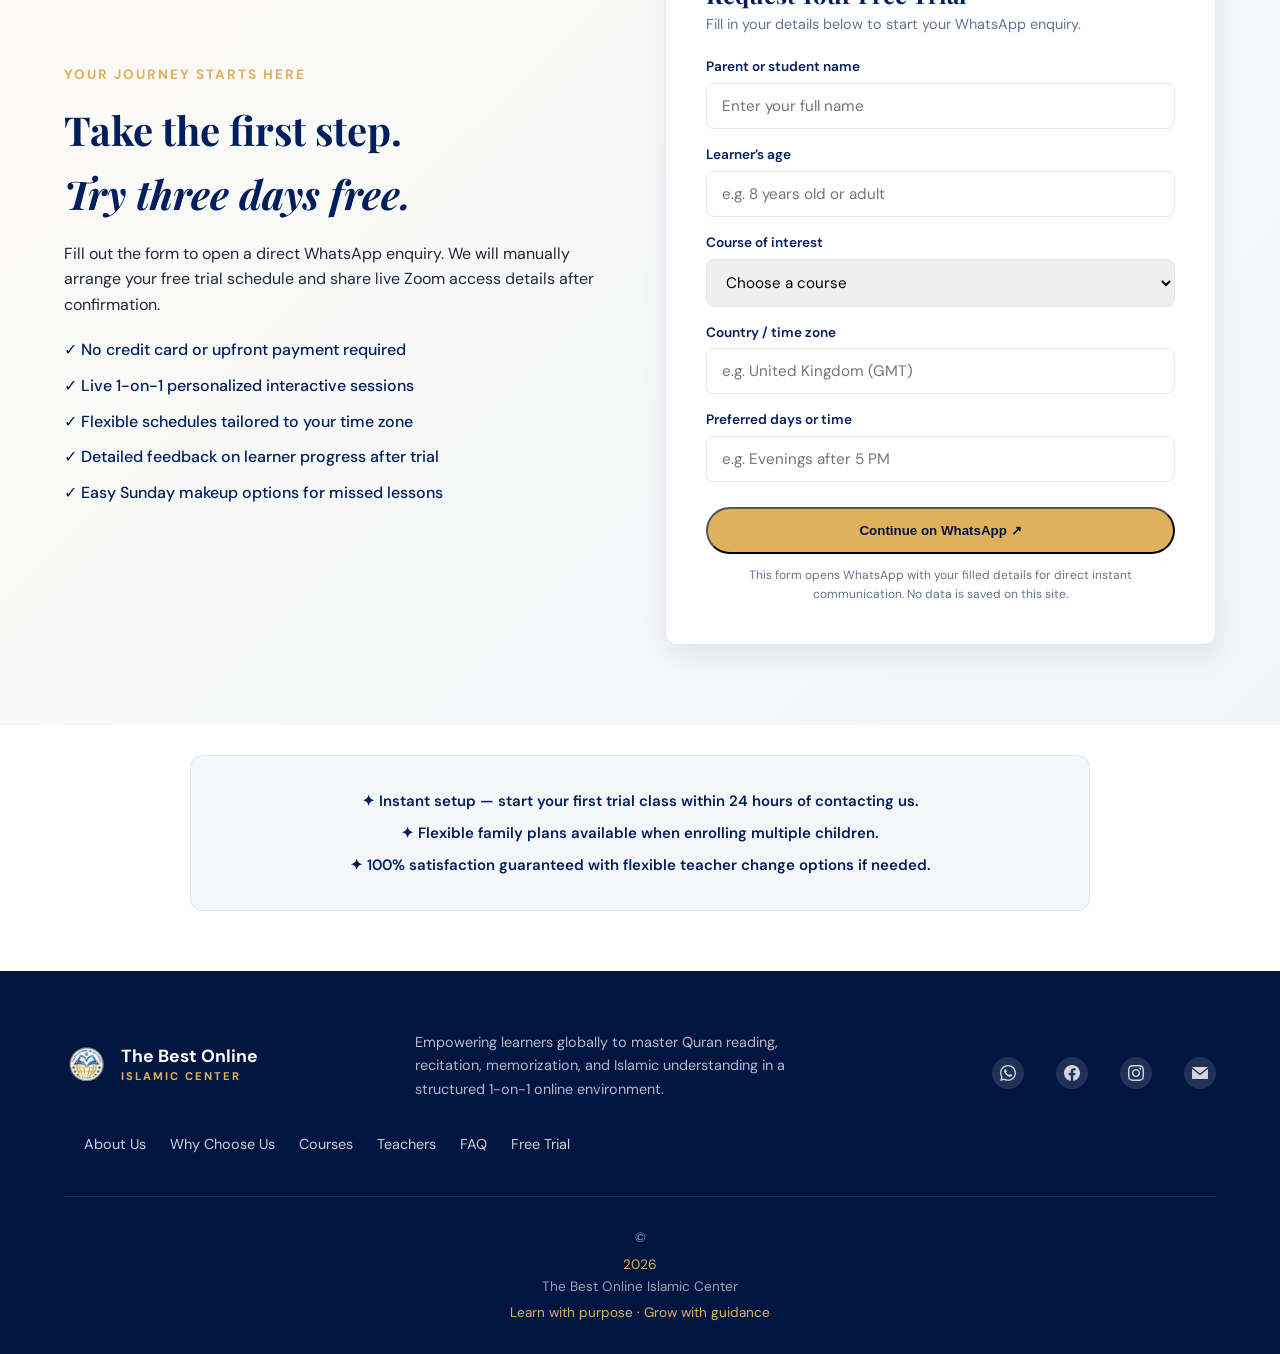
==== commit 6bab750a: "Add files via upload" ====
--- a/index.html
+++ b/index.html
@@ -1,33 +1,524 @@
-<!doctype html>
-<html lang="en"><head>
-<meta charset="utf-8"><meta name="viewport" content="width=device-width,initial-scale=1">
-<meta name="theme-color" content="#001f5c">
-<meta name="description" content="One-to-one online Quran, Tajweed, Hifz and Islamic Studies classes. Arrange your three-day free trial through WhatsApp.">
-<title>The Best Online Islamic Center</title><link rel="icon" href="assets/logo.png">
-<link rel="preconnect" href="https://fonts.googleapis.com"><link href="https://fonts.googleapis.com/css2?family=DM+Sans:wght@400;500;600;700&family=Playfair+Display:wght@500;600;700&display=swap" rel="stylesheet"><link rel="stylesheet" href="styles.css"></head>
-<body><div class="topbar">✦ ONE-TO-ONE QURAN LEARNING <b>•</b> THREE-DAY FREE TRIAL</div>
-<header><a class="brand" href="#home"><img src="logo.png" alt="Original academy logo"><span><b>The Best Online</b><small>ISLAMIC CENTER</small></span></a><button class="menu" aria-label="Toggle menu">☰</button><nav><a href="#courses">Courses</a><a href="#teachers">Teachers</a><a href="#steps">How it works</a><a href="#fees">Fees</a><a href="#feedback">Feedback</a><a class="navbtn" href="#trial">Book free trial ↗</a></nav></header>
-<main>
-<section class="hero" id="home"><div class="hero-copy reveal"><div class="eyebrow">YOUR QURAN LEARNING JOURNEY</div><h1>Bring the beauty of the Quran <em>into your life.</em></h1><p>Personal online Quran learning for children and adults, with one-to-one attention and a schedule arranged around your needs.</p><div class="type">Explore learning in <strong id="typed">Quran Reading</strong><span class="cursor">|</span></div><div class="actions"><a class="btn gold" href="#trial">Start your free trial ↗</a><a class="btn outline" href="#courses">Explore courses ↓</a></div><div class="trust"><span>✦</span><div><b>One-to-one classes</b><small>Personal attention for every learner</small></div><i></i><div><b>Learn from home</b><small>Times arranged with you</small></div></div></div>
-<div class="visual reveal"><div class="orbit o1"></div><div class="orbit o2"></div><div class="aura"></div><div class="logo"><span class="spark s1">✧</span><img src="assets/academy-logo.png" alt="The Best Online Islamic Center emblem"><span class="spark s2">✦</span></div><div class="float f1">۞ <span><b>Learn with purpose</b><small>Build a lasting connection</small></span></div><div class="float f2">✧ <span><b>Three-day free trial</b><small>Arrange a time on WhatsApp</small></span></div></div><a class="scroll" href="#courses">↓ &nbsp; SCROLL TO EXPLORE</a></section>
-<div class="strip"><span>✦ Personalised <b>one-to-one learning</b></span><span>۞ Classes for <b>children and adults</b></span><span>◷ Trial times arranged <b>personally</b></span></div>
-<section class="section" id="courses"><div class="heading reveal"><div class="eyebrow">LEARN AT YOUR PACE</div><h2>A path for every <em>learner.</em></h2><p>Choose a learning path and message us to discuss your goals, schedule and course fee.</p></div><div class="courses">
-<article class="course reveal"><div class="art navy"><span>▱</span><i>✧</i></div><div class="pad"><small>START HERE</small><h3>Noorani Qaida</h3><p>Build a strong foundation in Arabic letters, pronunciation and reading basics.</p><a class="link" href="#trial" data-course="Noorani Qaida">Ask about this course ↗</a></div></article>
-<article class="course reveal"><div class="art cream"><span>تجويد</span><i>✧</i></div><div class="pad"><small>REFINE YOUR RECITATION</small><h3>Quran & Tajweed</h3><p>Work on correct recitation, pronunciation and Tajweed rules with individual guidance.</p><a class="link" href="#trial" data-course="Quran Reading and Tajweed">Ask about this course ↗</a></div></article>
-<article class="course reveal"><div class="art pale"><span>حِفْظ</span><i>✧</i></div><div class="pad"><small>STEADY PROGRESS</small><h3>Hifz Programme</h3><p>A structured memorisation journey with revision suited to the learner.</p><p class="price">Fee: <b>$100</b> <small>billing period to be confirmed</small></p><a class="link" href="#trial" data-course="Hifz Programme">Ask about this course ↗</a></div></article>
-<article class="course reveal"><div class="art navy"><span>۞</span><i>✧</i></div><div class="pad"><small>LEARN & UNDERSTAND</small><h3>Islamic Studies</h3><p>Explore Islamic teachings and Quran translation, with space to ask questions.</p><a class="link" href="#trial" data-course="Islamic Studies and Quran Translation">Ask about this course ↗</a></div></article></div><p class="note">Other learning goals can be discussed on WhatsApp. Languages, availability and fees are confirmed individually before enrolment.</p></section>
-<section class="teachers section" id="teachers"><div class="teacher-intro reveal"><div class="eyebrow">PERSONAL GUIDANCE</div><h2>Meet your learning <em>guides.</em></h2><p>Illustrated profile artwork is used to protect teacher privacy. Contact us to confirm teacher availability and the language for your chosen course.</p><div class="callout">✦ <span><b>Every learner is different.</b><br>We’ll discuss your goals and class arrangement.</span></div></div><div class="teacher-grid">
-<article class="teacher reveal"><div class="avatar blue"><div class="head dark"></div><div class="body"></div><span>01</span></div><div class="pad"><small>TAJWEED & RECITATION</small><h3>Tajweed Teacher</h3><p>Certified Tajweed expert</p><p class="detail">✦ Correct recitation and Tajweed rules</p><a class="link" href="#trial" data-course="Quran Reading and Tajweed">Discuss a trial ↗</a></div></article>
-<article class="teacher reveal"><div class="avatar gold"><div class="head brown"></div><div class="body bluebody"></div><span>02</span></div><div class="pad"><small>QURAN READING</small><h3>Quran Teacher</h3><p>6 years of worldwide teaching experience</p><p class="detail">✦ Individual support for your reading</p><a class="link" href="#trial" data-course="Quran Reading">Discuss a trial ↗</a></div></article>
-<article class="teacher reveal"><div class="avatar sand"><div class="head dark"></div><div class="body lightbody"></div><span>03</span></div><div class="pad"><small>ISLAMIC STUDIES</small><h3>Islamic Studies Teacher</h3><p>3 years of teaching experience</p><p class="detail">✦ Islam and Quran translation explained</p><a class="link" href="#trial" data-course="Islamic Studies and Quran Translation">Discuss a trial ↗</a></div></article></div></section>
-<section class="section" id="steps"><div class="heading reveal"><div class="eyebrow">SIMPLE TO GET STARTED</div><h2>Your first steps, <em>made easy.</em></h2><p>We arrange the trial personally so we can understand your learning needs.</p></div><div class="steps"><article class="step reveal"><b>01</b><span>↗</span><h3>Send an enquiry</h3><p>Tell us the learner’s age, preferred course and time zone on WhatsApp.</p></article><article class="step reveal"><b>02</b><span>◷</span><h3>Arrange your trial</h3><p>We’ll discuss availability and confirm a suitable Zoom time.</p></article><article class="step reveal"><b>03</b><span>✦</span><h3>Try three days free</h3><p>Complete your three-day trial before deciding whether to enrol or pay.</p></article></div><p class="note">Trial dates and times are confirmed manually via WhatsApp. Payment is not required until the free trial is completed. Missed-class rescheduling is available on Sunday, arranged with the academy.</p></section>
-<section class="feedback section" id="feedback"><div class="feedback-head reveal"><div><div class="eyebrow">REAL EXPERIENCES MATTER</div><h2>Every journey begins <em>with a step.</em></h2></div><p>These are illustrative website preview cards, not real student reviews. They can be replaced with genuine feedback when you have permission to share it.</p></div><div class="slider"><button id="prev" aria-label="Previous feedback card">←</button><div class="review-window"><div class="review-track" id="track"><article class="review"><span class="quote">“</span><small>WEBSITE PREVIEW</small><p>A welcoming place to begin a personal Quran-learning journey.</p><div class="person"><span>✦</span><b>For new learners</b><small>Introductory message</small></div></article><article class="review"><span class="quote">“</span><small>WEBSITE PREVIEW</small><p>One-to-one lessons can help learners focus on their individual goals.</p><div class="person"><span>۞</span><b>For families</b><small>Introductory message</small></div></article><article class="review"><span class="quote">“</span><small>WEBSITE PREVIEW</small><p>Meet the teacher and explore whether the class suits your needs.</p><div class="person"><span>☾</span><b>For adult students</b><small>Introductory message</small></div></article></div></div><button id="next" aria-label="Next feedback card">→</button></div><div class="dots"><button class="active" aria-label="Feedback card 1"></button><button aria-label="Feedback card 2"></button><button aria-label="Feedback card 3"></button></div></section>
-<section class="section fees" id="fees"><div class="fee-heading reveal"><div class="eyebrow">SIMPLE, TRANSPARENT PRICING</div><h2>Choose a plan that fits <em>your routine.</em></h2><p>Every lesson is one-to-one and lasts 30 minutes. Monthly plans below are for regular Quran classes. We’ll confirm the schedule and availability with you before enrolment.</p></div><div class="price-grid">
-<article class="price-card reveal"><small>STARTER</small><div class="amount">$25<span>/ month</span></div><p>2 classes per week</p><div class="price-line"></div><p class="included">✓ One-to-one lessons<br>✓ 30 minutes per class<br>✓ Personal learning guidance</p><a class="btn outline" href="#trial" data-course="Starter plan — 2 classes per week, $25 monthly">Choose Starter ↗</a></article>
-<article class="price-card reveal"><small>STANDARD</small><div class="amount">$35<span>/ month</span></div><p>3 classes per week</p><div class="price-line"></div><p class="included">✓ One-to-one lessons<br>✓ 30 minutes per class<br>✓ Personal learning guidance</p><a class="btn outline" href="#trial" data-course="Standard plan — 3 classes per week, $35 monthly">Choose Standard ↗</a></article>
-<article class="price-card featured reveal"><div class="popular">MOST POPULAR</div><small>ADVANCED</small><div class="amount">$45<span>/ month</span></div><p>4 classes per week</p><div class="price-line"></div><p class="included">✓ One-to-one lessons<br>✓ 30 minutes per class<br>✓ Personal learning guidance</p><a class="btn gold" href="#trial" data-course="Advanced plan — 4 classes per week, $45 monthly">Choose Advanced ↗</a></article>
-<article class="price-card reveal"><small>INTENSIVE</small><div class="amount">$55<span>/ month</span></div><p>5 classes per week</p><div class="price-line"></div><p class="included">✓ One-to-one lessons<br>✓ 30 minutes per class<br>✓ Personal learning guidance</p><a class="btn outline" href="#trial" data-course="Intensive plan — 5 classes per week, $55 monthly">Choose Intensive ↗</a></article>
-</div><div class="hifz-fee reveal"><div><span class="hifz-icon">۞</span><div><small>HIFZ PROGRAMME</small><h3>$100 <span>— billing period to be confirmed</span></h3><p>Ask us about the Hifz schedule and plan before enrolling.</p></div></div><a class="btn gold" href="#trial" data-course="Hifz Programme — fee $100, billing period to be confirmed">Ask about Hifz ↗</a></div><div class="fee-foot reveal"><p><b>Payment methods accepted</b></p><div class="payments"><span>Bank transfer</span><span>Western Union</span><span>Taptap Send</span><span>Remitly</span><span>Mobile wallets</span></div><p class="fineprint">Payment is not required until the three-day free trial is completed. Trial arrangements are made manually via WhatsApp. Missed-class rescheduling is available on Sundays, arranged with the academy.</p></div></section>
-<section class="trial-section" id="trial"><div class="trial-copy reveal"><div class="eyebrow">YOUR JOURNEY STARTS HERE</div><h2>Take the first step.<br><em>Try three days free.</em></h2><p>Send your details and we’ll open a WhatsApp message. We’ll arrange the trial manually and share Zoom details after confirmation.</p><ul><li>✓ No payment before trial completion</li><li>✓ One-to-one online classes</li><li>✓ Schedule confirmed personally</li></ul></div><form id="trial-form" class="form reveal"><h3>Request your free trial</h3><p>Fill in the details to start a WhatsApp enquiry.</p><label for="name">Parent or student name</label><input id="name" name="name" placeholder="Enter your name" required><label for="age">Learner’s age</label><input id="age" name="age" placeholder="e.g. 8 or adult" required><label for="course">Course of interest</label><select id="course" name="course" required><option value="">Choose a course</option><option>Noorani Qaida</option><option>Quran Reading and Tajweed</option><option>Hifz Programme</option><option>Islamic Studies and Quran Translation</option><option>Not sure yet — please advise</option></select><label for="country">Country / time zone</label><input id="country" name="country" placeholder="e.g. United Kingdom" required><label for="time">Preferred days or time</label><input id="time" name="time" placeholder="Your preferred schedule"><button class="btn gold submit" type="submit">Continue on WhatsApp ↗</button><small>This form opens WhatsApp with your details. It does not save them on this website.</small></form></section>
-</main><footer><div class="foot-main"><a class="brand" href="#home"><img src="assets/academy-logo.png" alt=""><span><b>The Best Online</b><small>ISLAMIC CENTER</small></span></a><p>Helping learners take meaningful steps towards Quran reading, recitation and understanding.</p><div><a href="#courses">Courses</a><a href="#teachers">Teachers</a><a href="#trial">Free Trial</a></div></div><div class="foot-bottom">© <span id="year"></span> The Best Online Islamic Center <span>Learn with purpose · Grow with guidance</span></div></footer>
-<a class="wa" id="wa" href="#" aria-label="Contact us on WhatsApp">◔ <span>Chat with us</span></a><button class="backtop" id="backtop" aria-label="Back to top">↑</button><script src="script.js"></script></body></html>
+<!doctype html>
+<html lang="en">
+<head>
+  <meta charset="utf-8">
+  <meta name="viewport" content="width=device-width,initial-scale=1">
+  <meta name="theme-color" content="#001f5c">
+  <meta name="description" content="One-to-one online Quran, Tajweed, Hifz, Quran Translation, Tafseer, and Islamic Studies classes. Book your three-day free trial today.">
+  <title>The Best Online Islamic Center | Quran & Islamic Studies</title>
+  <link rel="icon" href="logo.png">
+  <link rel="preconnect" href="https://fonts.googleapis.com">
+  <link href="https://fonts.googleapis.com/css2?family=DM+Sans:wght@400;500;600;700&family=Playfair+Display:wght@500;600;700&display=swap" rel="stylesheet">
+  <!-- EXTERNAL CSS LINK -->
+  <link rel="stylesheet" href="styles.css">
+</head>
+<body>
+
+  <!-- TOP BAR WITH SOCIAL ICONS -->
+  <div class="topbar">
+    <span>✦ ONE-TO-ONE QURAN LEARNING <b>•</b> THREE-DAY FREE TRIAL</span>
+    <div class="social-links-head">
+      <a class="social-icon" href="https://wa.me/923139271282?text=Assalam-o-alaikum%20i%20want%20to%20enroll%20my%20kid" target="_blank" rel="noopener" aria-label="WhatsApp">
+        <svg viewBox="0 0 24 24"><path d="M.057 24l1.687-6.163c-1.041-1.804-1.588-3.849-1.587-5.946.003-6.556 5.338-11.891 11.893-11.891 3.181.001 6.167 1.24 8.413 3.488 2.245 2.248 3.481 5.236 3.48 8.414-.003 6.557-5.338 11.892-11.893 11.892-1.99-.001-3.951-.5-5.688-1.448l-6.305 1.654zm6.597-3.807c1.676.995 3.276 1.591 5.392 1.592 5.448 0 9.886-4.434 9.889-9.885.002-5.462-4.415-9.89-9.881-9.892-5.452 0-9.887 4.434-9.889 9.884-.001 2.225.651 3.891 1.746 5.634l-.999 3.648 3.742-.981zm11.387-5.464c-.074-.124-.272-.198-.57-.347-.297-.149-1.758-.868-2.031-.967-.272-.099-.47-.149-.669.149-.198.297-.768.967-.941 1.165-.173.198-.347.223-.644.074-.297-.149-1.255-.462-2.39-1.475-.883-.788-1.48-1.761-1.653-2.059-.173-.297-.018-.458.13-.606.134-.133.297-.347.446-.521.151-.172.2-.296.3-.495.099-.198.05-.372-.025-.521-.075-.148-.669-1.611-.916-2.206-.242-.579-.487-.501-.669-.51l-.57-.01c-.198 0-.52.074-.792.372s-1.04 1.016-1.04 2.479 1.065 2.876 1.213 3.074c.149.198 2.095 3.2 5.076 4.487.709.306 1.263.489 1.694.626.712.226 1.36.194 1.872.118.571-.085 1.758-.719 2.006-1.413.248-.695.248-1.29.173-1.414z"/></svg>
+      </a>
+      <a class="social-icon" href="https://www.facebook.com/share/1EkcEsfxUZ/" target="_blank" rel="noopener" aria-label="Facebook">
+        <svg viewBox="0 0 24 24"><path d="M24 12.073c0-6.627-5.373-12-12-12s-12 5.373-12 12c0 5.99 4.388 10.954 10.125 11.854v-8.385H7.078v-3.47h3.047V9.43c0-3.007 1.792-4.669 4.533-4.669 1.312 0 2.686.235 2.686.235v2.953H15.83c-1.491 0-1.956.925-1.956 1.874v2.25h3.328l-.532 3.47h-2.796v8.385C19.612 23.027 24 18.062 24 12.073z"/></svg>
+      </a>
+      <a class="social-icon" href="https://www.instagram.com/bestislamiccenter?vrfl=MXZrNHQwMHoxZWxuNA==" target="_blank" rel="noopener" aria-label="Instagram">
+        <svg viewBox="0 0 24 24"><path d="M12 2.163c3.204 0 3.584.012 4.85.07 3.252.148 4.771 1.691 4.919 4.919.058 1.265.069 1.645.069 4.849 0 3.205-.012 3.584-.069 4.849-.149 3.225-1.664 4.771-4.919 4.919-1.266.058-1.644.07-4.85.07-3.204 0-3.584-.012-4.849-.07-3.26-.149-4.771-1.699-4.919-4.92-.058-1.265-.07-1.644-.07-4.849 0-3.204.013-3.583.07-4.849.149-3.227 1.664-4.771 4.919-4.919 1.266-.057 1.645-.069 4.849-.069zm0-2.163c-3.259 0-3.667.014-4.947.072-4.358.2-6.78 2.618-6.98 6.98-.059 1.281-.073 1.689-.073 4.948 0 3.259.014 3.668.072 4.948.2 4.358 2.618 6.78 6.98 6.98 1.281.058 1.689.072 4.948.072 3.259 0 3.668-.014 4.948-.072 4.354-.2 6.782-2.618 6.979-6.98.059-1.28.073-1.689.073-4.948 0-3.259-.014-3.667-.072-4.947-.196-4.354-2.617-6.78-6.979-6.98-1.281-.059-1.69-.073-4.949-.073zm0 5.838c-3.403 0-6.162 2.759-6.162 6.162s2.759 6.163 6.162 6.163 6.162-2.759 6.162-6.163c0-3.403-2.759-6.162-6.162-6.162zm0 10.162c-2.209 0-4-1.79-4-4 0-2.209 1.791-4 4-4s4 1.791 4 4c0 2.21-1.791 4-4 4zm6.406-11.845c-.796 0-1.441.645-1.441 1.44s.645 1.44 1.441 1.44c.795 0 1.439-.645 1.439-1.44s-.644-1.44-1.439-1.44z"/></svg>
+      </a>
+      <a class="social-icon" href="mailto:thebestonlineislamiccenter@gmail.com" aria-label="Gmail">
+        <svg viewBox="0 0 24 24"><path d="M12 12.713l-11.985-9.713h23.97l-11.985 9.713zm0 2.574l-12-9.725v15.438h24v-15.438l-12 9.725z"/></svg>
+      </a>
+    </div>
+  </div>
+  
+  <!-- HEADER -->
+  <header>
+    <a class="brand" href="#home">
+      <img src="logo.png" alt="Original center logo">
+      <span><b>The Best Online</b><small>ISLAMIC CENTER</small></span>
+    </a>
+    <button class="menu" aria-label="Toggle menu">☰</button>
+    <nav>
+      <a href="#about">About Us</a>
+      <a href="#why-us">Why Choose Us</a>
+      <a href="#courses">Courses</a>
+      <a href="#teachers">Teachers</a>
+      <a href="#steps">How It Works</a>
+      <a href="#faq">FAQ</a>
+      <a href="#fees">Fees</a>
+      <a class="navbtn" href="#trial">Book Free Trial ↗</a>
+    </nav>
+  </header>
+
+  <main>
+    <!-- HERO SECTION -->
+    <section class="hero" id="home">
+      <div class="hero-copy reveal">
+        <div class="eyebrow">YOUR QURAN LEARNING JOURNEY</div>
+        <h1>Bring the beauty of the Quran <em>into your life.</em></h1>
+        <p>Personalized online Quran and Islamic learning for children and adults, offering dedicated one-to-one attention and flexible schedules tailored around your busy daily routine.</p>
+        <div class="type">Explore learning in <strong id="typed">Quran Reading</strong><span class="cursor">|</span></div>
+        <div class="actions">
+          <a class="btn gold" href="#trial">Start Your Free Trial ↗</a>
+          <a class="btn outline" href="#courses">Explore Courses ↓</a>
+        </div>
+        <div class="trust">
+          <span>✦</span>
+          <div><b>One-to-One Classes</b><small>Personal attention for every learner</small></div>
+          <i></i>
+          <div><b>Learn From Home</b><small>Flexible times arranged with you</small></div>
+        </div>
+      </div>
+      
+      <div class="visual reveal">
+        <div class="orbit o1"></div>
+        <div class="orbit o2"></div>
+        <div class="aura"></div>
+        <div class="logo">
+          <span class="spark s1">✧</span>
+          <img src="logo.png" alt="The Best Online Islamic Center emblem">
+          <span class="spark s2">✦</span>
+        </div>
+        <div class="float f1">۞ <span><b>Learn With Purpose</b><small>Build a lasting spiritual connection</small></span></div>
+        <div class="float f2">✧ <span><b>Three-Day Free Trial</b><small>Arrange your preferred time on WhatsApp</small></span></div>
+      </div>
+      <a class="scroll" href="#about">↓ &nbsp; SCROLL TO EXPLORE</a>
+    </section>
+
+    <div class="strip">
+      <span>✦ Personalized <b>One-to-One Learning</b></span>
+      <span>۞ Classes for <b>Children & Adults</b></span>
+      <span>◷ Trial Times Arranged <b>Personally</b></span>
+    </div>
+
+    <!-- ABOUT US SECTION -->
+    <section class="section about" id="about">
+      <div class="heading reveal">
+        <div class="eyebrow">ABOUT OUR CENTER</div>
+        <h2>Dedicated to inspiring <em>lifelong Islamic learning.</em></h2>
+        <p>At The Best Online Islamic Center, we are committed to making authentic Quranic education accessible, engaging, and deeply enriching for students across the globe.</p>
+      </div>
+      <div class="about-content reveal" style="max-width: 900px; margin: 0 auto; text-align: center; line-height: 1.8;">
+        <p>Our center connects learners of all ages with highly qualified and compassionate Quran tutors. Whether your child is taking their very first steps in reading Arabic letters through Noorani Qaida, or you are an adult seeking to perfect your Tajweed, memorize the Holy Quran, or deeply comprehend its Divine message through Translation and Tafseer — we provide a supportive, stress-free environment designed for steady spiritual growth.</p>
+        <p style="margin-top: 15px;">We understand the challenges of balancing dynamic work and personal schedules. That is why our classes are completely customized, offering flexible scheduling, male and female tutors, and interactive 1-on-1 virtual sessions that help students build confidence and a meaningful bond with the Quran.</p>
+      </div>
+    </section>
+
+    <!-- WHY CHOOSE US SECTION -->
+    <section class="section why-us" id="why-us">
+      <div class="heading reveal">
+        <div class="eyebrow">THE CENTER ADVANTAGE</div>
+        <h2>Why learners <em>choose us.</em></h2>
+        <p>Discover what makes our online learning environment effective, nurturing, and trusted by families worldwide.</p>
+      </div>
+      <div class="courses">
+        <article class="course reveal">
+          <div class="art navy"><span>✦</span><i>✧</i></div>
+          <div class="pad">
+            <small>100% PERSONALIZED</small>
+            <h3>1-on-1 Focused Attention</h3>
+            <p>Every student receives individual instruction tailored specifically to their learning speed, age, and personal goals.</p>
+          </div>
+        </article>
+        <article class="course reveal">
+          <div class="art cream"><span>◷</span><i>✧</i></div>
+          <div class="pad">
+            <small>CONVENIENT & FLEXIBLE</small>
+            <h3>Customized Schedules</h3>
+            <p>Choose class times that fit seamlessly into your life across any international time zone with total convenience.</p>
+          </div>
+        </article>
+        <article class="course reveal">
+          <div class="art pale"><span>۞</span><i>✧</i></div>
+          <div class="pad">
+            <small>QUALIFIED TUTORS</small>
+            <h3>Certified & Caring Teachers</h3>
+            <p>Learn from certified, experienced male and female Quran tutors trained to teach with patience and modern techniques.</p>
+          </div>
+        </article>
+        <article class="course reveal">
+          <div class="art navy"><span>3</span><i>✧</i></div>
+          <div class="pad">
+            <small>RISK-FREE TRIAL</small>
+            <h3>3-Day Free Trial Session</h3>
+            <p>Experience our teaching methodology firsthand for 3 full days with zero commitments or payment requirements.</p>
+          </div>
+        </article>
+        <article class="course reveal">
+          <div class="art cream"><span>🔄</span><i>✧</i></div>
+          <div class="pad">
+            <small>FLEXIBLE RESCHEDULING</small>
+            <h3>Sunday Makeup Classes</h3>
+            <p>Missed a class during the busy week? Easily reschedule and catch up during dedicated Sunday makeup sessions.</p>
+          </div>
+        </article>
+        <article class="course reveal">
+          <div class="art pale"><span>📖</span><i>✧</i></div>
+          <div class="pad">
+            <small>COMPREHENSIVE CURRICULUM</small>
+            <h3>Holistic Islamic Studies</h3>
+            <p>From foundational Qaida to Tajweed, Quranic Translation, Tafseer, and essential Daily Supplications (Duas).</p>
+          </div>
+        </article>
+      </div>
+    </section>
+
+    <!-- COURSES SECTION -->
+    <section class="section" id="courses">
+      <div class="heading reveal">
+        <div class="eyebrow">LEARN AT YOUR PACE</div>
+        <h2>A path for every <em>learner.</em></h2>
+        <p>Choose a learning path and message us to discuss your goals, preferred schedule, and course fee.</p>
+      </div>
+      <div class="courses">
+        <article class="course reveal">
+          <div class="art navy"><span>▱</span><i>✧</i></div>
+          <div class="pad">
+            <small>START HERE</small>
+            <h3>Noorani Qaida</h3>
+            <p>Build a strong foundation in Arabic alphabets, correct articulation points (Makharij), and basic reading rules.</p>
+            <a class="link" href="#trial" data-course="Noorani Qaida">Ask about this course ↗</a>
+          </div>
+        </article>
+
+        <article class="course reveal">
+          <div class="art cream"><span>تجويد</span><i>✧</i></div>
+          <div class="pad">
+            <small>REFINE YOUR RECITATION</small>
+            <h3>Quran & Tajweed</h3>
+            <p>Master correct recitation, vocal pitch, fluency, and comprehensive Tajweed rules with expert 1-on-1 guidance.</p>
+            <a class="link" href="#trial" data-course="Quran Reading and Tajweed">Ask about this course ↗</a>
+          </div>
+        </article>
+
+        <article class="course reveal">
+          <div class="art pale"><span>حِفْظ</span><i>✧</i></div>
+          <div class="pad">
+            <small>STEADY PROGRESS</small>
+            <h3>Hifz Programme</h3>
+            <p>A structured Quran memorization journey complete with systematic daily lessons and personalized revision plans.</p>
+            <p class="price">Fee: <b>$100</b> <small>billing period to be confirmed</small></p>
+            <a class="link" href="#trial" data-course="Hifz Programme">Ask about this course ↗</a>
+          </div>
+        </article>
+
+        <article class="course reveal">
+          <div class="art navy"><span>ترجمة</span><i>✧</i></div>
+          <div class="pad">
+            <small>UNDERSTAND THE DIVINE WORDS</small>
+            <h3>Translation of Holy Quran</h3>
+            <p>Learn word-for-word and contextual translation to understand the deep wisdom and divine message of the Quran.</p>
+            <a class="link" href="#trial" data-course="Translation of Holy Quran">Ask about this course ↗</a>
+          </div>
+        </article>
+
+        <article class="course reveal">
+          <div class="art cream"><span>تفسير</span><i>✧</i></div>
+          <div class="pad">
+            <small>DEEP COMPREHENSION</small>
+            <h3>Tafseer-e-Quran</h3>
+            <p>In-depth Quranic commentary and historical context explaining verses and practical applications for daily life.</p>
+            <a class="link" href="#trial" data-course="Tafseer-e-Quran">Ask about this course ↗</a>
+          </div>
+        </article>
+
+        <article class="course reveal">
+          <div class="art pale"><span>دعاء</span><i>✧</i></div>
+          <div class="pad">
+            <small>DAILY ISLAMIC ESSENTIALS</small>
+            <h3>Kalmas, Namaz & Duas</h3>
+            <p>Learn step-by-step Salah (Namaz), 6 Kalmas, essential daily Masnoon Duas, Wudu rules, and basic Islamic manners.</p>
+            <a class="link" href="#trial" data-course="Kalmas, Namaz & Daily Islamic Essentials">Ask about this course ↗</a>
+          </div>
+        </article>
+
+        <article class="course reveal">
+          <div class="art navy"><span>۞</span><i>✧</i></div>
+          <div class="pad">
+            <small>LEARN & GROW</small>
+            <h3>Islamic Studies</h3>
+            <p>Explore fundamental Islamic belief, Seerah of Prophet Muhammad (PBUH), Islamic history, and moral values.</p>
+            <a class="link" href="#trial" data-course="Islamic Studies">Ask about this course ↗</a>
+          </div>
+        </article>
+      </div>
+      <p class="note">Customized learning goals and combined packages can be arranged via WhatsApp. Tutors, language options, and exact timings are confirmed individually prior to enrollment.</p>
+    </section>
+
+    <!-- TEACHERS SECTION -->
+    <section class="teachers section" id="teachers">
+      <div class="teacher-intro reveal">
+        <div class="eyebrow">PERSONAL GUIDANCE</div>
+        <h2>Meet your learning <em>guides.</em></h2>
+        <p>Illustrated artwork is used to respect teacher privacy. Contact us to verify current tutor availability, language preferences, and tailored class arrangements.</p>
+        <div class="callout">✦ <span><b>Every learner is unique.</b><br>We carefully match tutors according to student goals and gender requirements.</span></div>
+      </div>
+      <div class="teacher-grid">
+        <article class="teacher reveal">
+          <div class="avatar blue"><div class="head dark"></div><div class="body"></div><span>01</span></div>
+          <div class="pad">
+            <small>TAJWEED & RECITATION</small>
+            <h3>Tajweed Specialist</h3>
+            <p>Certified Tajweed and Qirat Tutors</p>
+            <p class="detail">✦ Master correct pronunciation & voice modulation</p>
+            <a class="link" href="#trial" data-course="Quran Reading and Tajweed">Discuss a trial ↗</a>
+          </div>
+        </article>
+        <article class="teacher reveal">
+          <div class="avatar gold"><div class="head brown"></div><div class="body bluebody"></div><span>02</span></div>
+          <div class="pad">
+            <small>QURAN READING</small>
+            <h3>Quran Teacher</h3>
+            <p>6+ years of worldwide online teaching experience</p>
+            <p class="detail">✦ Patient, student-centered approach for children</p>
+            <a class="link" href="#trial" data-course="Quran Reading">Discuss a trial ↗</a>
+          </div>
+        </article>
+        <article class="teacher reveal">
+          <div class="avatar sand"><div class="head dark"></div><div class="body lightbody"></div><span>03</span></div>
+          <div class="pad">
+            <small>TAFSEER & ISLAMIC STUDIES</small>
+            <h3>Islamic Scholar & Tutor</h3>
+            <p>Specialists in Translation, Tafseer, & Seerah</p>
+            <p class="detail">✦ Interactive, easy-to-understand explanations</p>
+            <a class="link" href="#trial" data-course="Tafseer and Islamic Studies">Discuss a trial ↗</a>
+          </div>
+        </article>
+      </div>
+    </section>
+
+    <!-- HOW IT WORKS SECTION -->
+    <section class="section" id="steps">
+      <div class="heading reveal">
+        <div class="eyebrow">SIMPLE TO GET STARTED</div>
+        <h2>Your first steps, <em>made easy.</em></h2>
+        <p>We personally coordinate your trial classes so we can thoroughly understand your family's learning preferences.</p>
+      </div>
+      <div class="steps">
+        <article class="step reveal"><b>01</b><span>↗</span><h3>Send an enquiry</h3><p>Share the learner’s age, selected course, and time zone via WhatsApp.</p></article>
+        <article class="step reveal"><b>02</b><span>◷</span><h3>Arrange your trial</h3><p>We will review availability and confirm convenient Zoom class times with you.</p></article>
+        <article class="step reveal"><b>03</b><span>✦</span><h3>Try three days free</h3><p>Experience 3 full days of live 1-on-1 classes before deciding to officially enroll.</p></article>
+      </div>
+      <div style="max-width: 800px; margin: 30px auto 0; text-align: center;" class="note">
+        <p>• Trial dates and class times are customized manually via WhatsApp to fit your exact availability.</p>
+        <p>• No payment details, credit cards, or upfront fees are required before completing your free trial.</p>
+        <p>• Receive personal feedback from the teacher after completing your 3-day trial period.</p>
+        <p>• Flexible missed-class rescheduling is available on Sundays upon arrangement with the center administration.</p>
+      </div>
+    </section>
+
+    <!-- FAQ SECTION -->
+    <section class="section faq" id="faq">
+      <div class="heading reveal">
+        <div class="eyebrow">COMMON QUESTIONS</div>
+        <h2>Frequently Asked <em>Questions.</em></h2>
+        <p>Find quick answers to common questions about our online Quran and Islamic classes.</p>
+      </div>
+      <div class="courses" style="grid-template-columns: repeat(auto-fit, minmax(300px, 1fr));">
+        <article class="course reveal">
+          <div class="pad">
+            <h3>How are the live classes conducted?</h3>
+            <p>All classes are conducted 1-on-1 live via <b>Zoom, Skype, or Microsoft Teams</b>. All you need is a phone, tablet, or laptop with an internet connection.</p>
+          </div>
+        </article>
+        <article class="course reveal">
+          <div class="pad">
+            <h3>Are female Quran teachers available?</h3>
+            <p>Yes, certified and experienced <b>female Quran tutors</b> are available for female students and young children upon request.</p>
+          </div>
+        </article>
+        <article class="course reveal">
+          <div class="pad">
+            <h3>How does the 3-day free trial work?</h3>
+            <p>You attend <b>3 live 1-on-1 trial classes</b> completely free with no payment or credit card required. You only enroll if you are satisfied.</p>
+          </div>
+        </article>
+        <article class="course reveal">
+          <div class="pad">
+            <h3>What if I miss a class during the week?</h3>
+            <p>We offer dedicated <b>Sunday makeup sessions</b> so students can easily catch up on missed classes without falling behind.</p>
+          </div>
+        </article>
+        <article class="course reveal">
+          <div class="pad">
+            <h3>How do class timings work across time zones?</h3>
+            <p>We operate <b>24/7 flexible scheduling</b> to match your exact local time zone in the USA, UK, Canada, Europe, Gulf, Australia, and beyond.</p>
+          </div>
+        </article>
+        <article class="course reveal">
+          <div class="pad">
+            <h3>Do you offer discounts for multiple family members?</h3>
+            <p>Yes, special <b>family discount packages</b> are available when enrolling two or more students from the same household.</p>
+          </div>
+        </article>
+      </div>
+    </section>
+
+    <!-- FEEDBACK SECTION -->
+    <section class="feedback section" id="feedback">
+      <div class="feedback-head reveal">
+        <div>
+          <div class="eyebrow">REAL EXPERIENCES MATTER</div>
+          <h2>Every journey begins <em>with a single step.</em></h2>
+        </div>
+        <p>These website preview cards illustrate how student progress is tracked. Genuine testimonials can be added once permission is confirmed.</p>
+      </div>
+      <div class="slider">
+        <button id="prev" aria-label="Previous feedback card">←</button>
+        <div class="review-window">
+          <div class="review-track" id="track">
+            <article class="review"><span class="quote">“</span><small>WEBSITE PREVIEW</small><p>A welcoming and structured environment to begin your personal Quran learning journey.</p><div class="person"><span>✦</span><b>For New Learners</b><small>Introductory experience</small></div></article>
+            <article class="review"><span class="quote">“</span><small>WEBSITE PREVIEW</small><p>Personalized one-to-one focus ensures students build confidence and strong recitation quickly.</p><div class="person"><span>۞</span><b>For Families</b><small>Structured study plan</small></div></article>
+            <article class="review"><span class="quote">“</span><small>WEBSITE PREVIEW</small><p>Flexible schedules allow adults and working professionals to study seamlessly around busy routines.</p><div class="person"><span>☾</span><b>For Adult Students</b><small>Flexible study track</small></div></article>
+          </div>
+        </div>
+        <button id="next" aria-label="Next feedback card">→</button>
+      </div>
+      <div class="dots">
+        <button class="active" aria-label="Feedback card 1"></button>
+        <button aria-label="Feedback card 2"></button>
+        <button aria-label="Feedback card 3"></button>
+      </div>
+    </section>
+
+    <!-- FEES & PRICING SECTION -->
+    <section class="section fees" id="fees">
+      <div class="fee-heading reveal">
+        <div class="eyebrow">SIMPLE, TRANSPARENT PRICING</div>
+        <h2>Choose a plan that fits <em>your routine.</em></h2>
+        <p>Every lesson is live, one-to-one, and lasts 30 minutes. Monthly plans below cover regular Quran classes. Schedule and availability are confirmed before enrollment.</p>
+      </div>
+      <div class="price-grid">
+        <article class="price-card reveal"><small>STARTER</small><div class="amount">$25<span>/ month</span></div><p>2 classes per week</p><div class="price-line"></div><p class="included">✓ Live one-to-one lessons<br>✓ 30 minutes per class<br>✓ Personal learning guidance</p><a class="btn outline" href="#trial" data-course="Starter plan — 2 classes per week, $25 monthly">Choose Starter ↗</a></article>
+        <article class="price-card reveal"><small>STANDARD</small><div class="amount">$35<span>/ month</span></div><p>3 classes per week</p><div class="price-line"></div><p class="included">✓ Live one-to-one lessons<br>✓ 30 minutes per class<br>✓ Personal learning guidance</p><a class="btn outline" href="#trial" data-course="Standard plan — 3 classes per week, $35 monthly">Choose Standard ↗</a></article>
+        <article class="price-card featured reveal"><div class="popular">MOST POPULAR</div><small>ADVANCED</small><div class="amount">$45<span>/ month</span></div><p>4 classes per week</p><div class="price-line"></div><p class="included">✓ Live one-to-one lessons<br>✓ 30 minutes per class<br>✓ Personal learning guidance</p><a class="btn gold" href="#trial" data-course="Advanced plan — 4 classes per week, $45 monthly">Choose Advanced ↗</a></article>
+        <article class="price-card reveal"><small>INTENSIVE</small><div class="amount">$55<span>/ month</span></div><p>5 classes per week</p><div class="price-line"></div><p class="included">✓ Live one-to-one lessons<br>✓ 30 minutes per class<br>✓ Personal learning guidance</p><a class="btn outline" href="#trial" data-course="Intensive plan — 5 classes per week, $55 monthly">Choose Intensive ↗</a></article>
+      </div>
+      
+      <div class="hifz-fee reveal">
+        <div><span class="hifz-icon">۞</span><div><small>HIFZ PROGRAMME</small><h3>$100 <span>— billing period to be confirmed</span></h3><p>Consult with us directly on WhatsApp for detailed Hifz plans and custom memorization schedules.</p></div></div>
+        <a class="btn gold" href="#trial" data-course="Hifz Programme — fee $100, billing period to be confirmed">Ask About Hifz ↗</a>
+      </div>
+
+      <div class="fee-foot reveal">
+        <p><b>Payment methods accepted</b></p>
+        <div class="payments">
+          <span>Bank Transfer</span>
+          <span>Western Union</span>
+          <span>Remitly</span>
+          <span>Taptap Send</span>
+          <span>Mobile Wallets</span>
+        </div>
+        <p style="margin-top: 10px; font-weight: 500; color: #001f5c;">Other local and international payment methods are also available upon request.</p>
+        <p class="fineprint">Payment is strictly required only after your 3-day free trial is successfully completed. Trial arrangements are coordinated manually via WhatsApp. Missed-class makeup sessions are conducted on Sundays upon request.</p>
+      </div>
+    </section>
+
+    <!-- FREE TRIAL FORM SECTION -->
+    <section class="trial-section" id="trial">
+      <div class="trial-copy reveal">
+        <div class="eyebrow">YOUR JOURNEY STARTS HERE</div>
+        <h2>Take the first step.<br><em>Try three days free.</em></h2>
+        <p>Fill out the form to open a direct WhatsApp enquiry. We will manually arrange your free trial schedule and share live Zoom access details after confirmation.</p>
+        <ul>
+          <li>✓ No credit card or upfront payment required</li>
+          <li>✓ Live 1-on-1 personalized interactive sessions</li>
+          <li>✓ Flexible schedules tailored to your time zone</li>
+          <li>✓ Detailed feedback on learner progress after trial</li>
+          <li>✓ Easy Sunday makeup options for missed lessons</li>
+        </ul>
+      </div>
+      <form id="trial-form" class="form reveal">
+        <h3>Request Your Free Trial</h3>
+        <p>Fill in your details below to start your WhatsApp enquiry.</p>
+        <label for="name">Parent or student name</label>
+        <input id="name" name="name" placeholder="Enter your full name" required>
+        
+        <label for="age">Learner’s age</label>
+        <input id="age" name="age" placeholder="e.g. 8 years old or adult" required>
+        
+        <label for="course">Course of interest</label>
+        <select id="course" name="course" required>
+          <option value="">Choose a course</option>
+          <option>Noorani Qaida</option>
+          <option>Quran Reading and Tajweed</option>
+          <option>Hifz Programme</option>
+          <option>Translation of Holy Quran</option>
+          <option>Tafseer-e-Quran</option>
+          <option>Kalmas, Namaz & Daily Islamic Essentials</option>
+          <option>Islamic Studies</option>
+          <option>Not sure yet — please advise</option>
+        </select>
+        
+        <label for="country">Country / time zone</label>
+        <input id="country" name="country" placeholder="e.g. United Kingdom (GMT)" required>
+        
+        <label for="time">Preferred days or time</label>
+        <input id="time" name="time" placeholder="e.g. Evenings after 5 PM">
+        
+        <button class="btn gold submit" type="submit">Continue on WhatsApp ↗</button>
+        <small>This form opens WhatsApp with your filled details for direct instant communication. No data is saved on this site.</small>
+      </form>
+    </section>
+
+    <!-- 3 EXTRA REASSURING LINES BELOW FREE TRIAL -->
+    <div style="background-color: #f4f6fa; padding: 25px 20px; text-align: center; border-radius: 12px; margin: 30px auto 60px; max-width: 900px; border: 1px solid #e1e6f0;">
+      <p style="margin: 8px 0; font-size: 15px; color: #001f5c; font-weight: 600;">✦ Instant setup — start your first trial class within 24 hours of contacting us.</p>
+      <p style="margin: 8px 0; font-size: 15px; color: #001f5c; font-weight: 600;">✦ Flexible family plans available when enrolling multiple children.</p>
+      <p style="margin: 8px 0; font-size: 15px; color: #001f5c; font-weight: 600;">✦ 100% satisfaction guaranteed with flexible teacher change options if needed.</p>
+    </div>
+  </main>
+
+  <!-- FOOTER -->
+  <footer>
+    <div class="foot-main">
+      <a class="brand" href="#home"><img src="logo.png" alt="Center Logo"><span><b>The Best Online</b><small>ISLAMIC CENTER</small></span></a>
+      <p>Empowering learners globally to master Quran reading, recitation, memorization, and Islamic understanding in a structured 1-on-1 online environment.</p>
+      <div style="margin-top: 15px;" class="social-links-foot">
+        <a class="social-icon" href="https://wa.me/923139271282?text=Assalam-o-alaikum%20i%20want%20to%20enroll%20my%20kid" target="_blank" rel="noopener" aria-label="WhatsApp">
+          <svg viewBox="0 0 24 24"><path d="M.057 24l1.687-6.163c-1.041-1.804-1.588-3.849-1.587-5.946.003-6.556 5.338-11.891 11.893-11.891 3.181.001 6.167 1.24 8.413 3.488 2.245 2.248 3.481 5.236 3.48 8.414-.003 6.557-5.338 11.892-11.893 11.892-1.99-.001-3.951-.5-5.688-1.448l-6.305 1.654zm6.597-3.807c1.676.995 3.276 1.591 5.392 1.592 5.448 0 9.886-4.434 9.889-9.885.002-5.462-4.415-9.89-9.881-9.892-5.452 0-9.887 4.434-9.889 9.884-.001 2.225.651 3.891 1.746 5.634l-.999 3.648 3.742-.981zm11.387-5.464c-.074-.124-.272-.198-.57-.347-.297-.149-1.758-.868-2.031-.967-.272-.099-.47-.149-.669.149-.198.297-.768.967-.941 1.165-.173.198-.347.223-.644.074-.297-.149-1.255-.462-2.39-1.475-.883-.788-1.48-1.761-1.653-2.059-.173-.297-.018-.458.13-.606.134-.133.297-.347.446-.521.151-.172.2-.296.3-.495.099-.198.05-.372-.025-.521-.075-.148-.669-1.611-.916-2.206-.242-.579-.487-.501-.669-.51l-.57-.01c-.198 0-.52.074-.792.372s-1.04 1.016-1.04 2.479 1.065 2.876 1.213 3.074c.149.198 2.095 3.2 5.076 4.487.709.306 1.263.489 1.694.626.712.226 1.36.194 1.872.118.571-.085 1.758-.719 2.006-1.413.248-.695.248-1.29.173-1.414z"/></svg>
+        </a>
+        <a class="social-icon" href="https://www.facebook.com/share/1EkcEsfxUZ/" target="_blank" rel="noopener" aria-label="Facebook">
+          <svg viewBox="0 0 24 24"><path d="M24 12.073c0-6.627-5.373-12-12-12s-12 5.373-12 12c0 5.99 4.388 10.954 10.125 11.854v-8.385H7.078v-3.47h3.047V9.43c0-3.007 1.792-4.669 4.533-4.669 1.312 0 2.686.235 2.686.235v2.953H15.83c-1.491 0-1.956.925-1.956 1.874v2.25h3.328l-.532 3.47h-2.796v8.385C19.612 23.027 24 18.062 24 12.073z"/></svg>
+        </a>
+        <a class="social-icon" href="https://www.instagram.com/bestislamiccenter?vrfl=MXZrNHQwMHoxZWxuNA==" target="_blank" rel="noopener" aria-label="Instagram">
+          <svg viewBox="0 0 24 24"><path d="M12 2.163c3.204 0 3.584.012 4.85.07 3.252.148 4.771 1.691 4.919 4.919.058 1.265.069 1.645.069 4.849 0 3.205-.012 3.584-.069 4.849-.149 3.225-1.664 4.771-4.919 4.919-1.266.058-1.644.07-4.85.07-3.204 0-3.584-.012-4.849-.07-3.26-.149-4.771-1.699-4.919-4.92-.058-1.265-.07-1.644-.07-4.849 0-3.204.013-3.583.07-4.849.149-3.227 1.664-4.771 4.919-4.919 1.266-.057 1.645-.069 4.849-.069zm0-2.163c-3.259 0-3.667.014-4.947.072-4.358.2-6.78 2.618-6.98 6.98-.059 1.281-.073 1.689-.073 4.948 0 3.259.014 3.668.072 4.948.2 4.358 2.618 6.78 6.98 6.98 1.281.058 1.689.072 4.948.072 3.259 0 3.668-.014 4.948-.072 4.354-.2 6.782-2.618 6.979-6.98.059-1.28.073-1.689.073-4.948 0-3.259-.014-3.667-.072-4.947-.196-4.354-2.617-6.78-6.979-6.98-1.281-.059-1.69-.073-4.949-.073zm0 5.838c-3.403 0-6.162 2.759-6.162 6.162s2.759 6.163 6.162 6.163 6.162-2.759 6.162-6.163c0-3.403-2.759-6.162-6.162-6.162zm0 10.162c-2.209 0-4-1.79-4-4 0-2.209 1.791-4 4-4s4 1.791 4 4c0 2.21-1.791 4-4 4zm6.406-11.845c-.796 0-1.441.645-1.441 1.44s.645 1.44 1.441 1.44c.795 0 1.439-.645 1.439-1.44s-.644-1.44-1.439-1.44z"/></svg>
+        </a>
+        <a class="social-icon" href="mailto:thebestonlineislamiccenter@gmail.com" aria-label="Gmail">
+          <svg viewBox="0 0 24 24"><path d="M12 12.713l-11.985-9.713h23.97l-11.985 9.713zm0 2.574l-12-9.725v15.438h24v-15.438l-12 9.725z"/></svg>
+        </a>
+      </div>
+      <div>
+        <a href="#about">About Us</a>
+        <a href="#why-us">Why Choose Us</a>
+        <a href="#courses">Courses</a>
+        <a href="#teachers">Teachers</a>
+        <a href="#faq">FAQ</a>
+        <a href="#trial">Free Trial</a>
+      </div>
+    </div>
+    <div class="foot-bottom">© <span id="year"></span> The Best Online Islamic Center <span>Learn with purpose · Grow with guidance</span></div>
+  </footer>
+
+  <!-- FLOATING ACTION BUTTONS (GMAIL ABOVE WHATSAPP) -->
+  <div class="float-contacts">
+    <!-- Gmail Float Button -->
+    <a class="float-btn mail-btn" href="mailto:thebestonlineislamiccenter@gmail.com" aria-label="Email Us">
+      <svg viewBox="0 0 24 24"><path d="M12 12.713l-11.985-9.713h23.97l-11.985 9.713zm0 2.574l-12-9.725v15.438h24v-15.438l-12 9.725z"/></svg>
+      <span>Email Us</span>
+    </a>
+    <!-- WhatsApp Float Button -->
+    <a class="float-btn wa-btn" href="https://wa.me/923139271282?text=Assalam-o-alaikum%20i%20want%20to%20enroll%20my%20kid" target="_blank" rel="noopener" aria-label="Chat on WhatsApp">
+      <svg viewBox="0 0 24 24"><path d="M.057 24l1.687-6.163c-1.041-1.804-1.588-3.849-1.587-5.946.003-6.556 5.338-11.891 11.893-11.891 3.181.001 6.167 1.24 8.413 3.488 2.245 2.248 3.481 5.236 3.48 8.414-.003 6.557-5.338 11.892-11.893 11.892-1.99-.001-3.951-.5-5.688-1.448l-6.305 1.654zm6.597-3.807c1.676.995 3.276 1.591 5.392 1.592 5.448 0 9.886-4.434 9.889-9.885.002-5.462-4.415-9.89-9.881-9.892-5.452 0-9.887 4.434-9.889 9.884-.001 2.225.651 3.891 1.746 5.634l-.999 3.648 3.742-.981zm11.387-5.464c-.074-.124-.272-.198-.57-.347-.297-.149-1.758-.868-2.031-.967-.272-.099-.47-.149-.669.149-.198.297-.768.967-.941 1.165-.173.198-.347.223-.644.074-.297-.149-1.255-.462-2.39-1.475-.883-.788-1.48-1.761-1.653-2.059-.173-.297-.018-.458.13-.606.134-.133.297-.347.446-.521.151-.172.2-.296.3-.495.099-.198.05-.372-.025-.521-.075-.148-.669-1.611-.916-2.206-.242-.579-.487-.501-.669-.51l-.57-.01c-.198 0-.52.074-.792.372s-1.04 1.016-1.04 2.479 1.065 2.876 1.213 3.074c.149.198 2.095 3.2 5.076 4.487.709.306 1.263.489 1.694.626.712.226 1.36.194 1.872.118.571-.085 1.758-.719 2.006-1.413.248-.695.248-1.29.173-1.414z"/></svg>
+      <span>Chat on WhatsApp</span>
+    </a>
+  </div>
+
+  <button class="backtop" id="backtop" aria-label="Back to top">↑</button>
+
+  <!-- EXTERNAL SCRIPT LINK -->
+  <script src="script.js"></script>
+</body>
+</html>
--- a/styles.css
+++ b/styles.css
@@ -1,6 +1,1058 @@
- :root{--navy:#001f5c;--blue:#375184;--gold:#d4af37;--goldlight:#f1d982;--ivory:#fffdf7;--paper:#f2efe6;--ink:#17243c;--muted:#687184;--serif:'Playfair Display',Georgia,serif;--sans:'DM Sans',Arial,sans-serif}*{box-sizing:border-box}html{scroll-behavior:smooth;scroll-padding-top:85px}body{margin:0;background:var(--ivory);color:var(--ink);font-family:var(--sans);line-height:1.65;overflow-x:hidden}a{text-decoration:none;color:inherit}button,input,select{font:inherit}.topbar{height:31px;background:var(--navy);color:#f4e6b5;display:flex;justify-content:center;align-items:center;gap:10px;font-size:9px;letter-spacing:1.5px;font-weight:700}.topbar b{color:var(--gold)}header{height:84px;position:sticky;top:0;z-index:20;background:#fffdf7ed;backdrop-filter:blur(14px);border-bottom:1px solid #001f5c10;display:flex;align-items:center;justify-content:space-between;padding:0 clamp(20px,6vw,90px)}.brand{display:flex;align-items:center;gap:11px}.brand img{width:52px;height:52px;object-fit:contain}.brand span{display:flex;flex-direction:column;line-height:1.2}.brand b{font:600 16px var(--serif);color:var(--navy)}.brand small{font-size:9px;letter-spacing:2px;color:var(--blue);margin-top:5px}nav{display:flex;align-items:center;gap:clamp(13px,2.3vw,30px);font-size:11px;font-weight:600;color:#33415e}nav a:hover{color:#b18a1c}.navbtn{border:1px solid var(--gold);padding:11px 15px;color:var(--navy)}.menu{display:none;border:0;background:none;color:var(--navy);font-size:24px}.hero{position:relative;min-height:620px;padding:70px clamp(22px,7vw,105px) 85px;display:grid;grid-template-columns:1fr 1fr;align-items:center;gap:25px;overflow:hidden;background:radial-gradient(ellipse at 80% 45%,#d4af371c,transparent 38%),linear-gradient(120deg,#fffdf7,#faf7ee)}.hero-copy{position:relative;z-index:2;max-width:600px}.eyebrow{font-size:9px;letter-spacing:2px;color:#987318;font-weight:700}.hero h1,h2{font:500 clamp(36px,4.7vw,64px)/1.13 var(--serif);letter-spacing:-1.3px;color:var(--navy);margin:22px 0}h2{font-size:clamp(34px,4vw,49px)}h1 em,h2 em{color:#b18a1c;font-weight:500}.hero-copy>p,.teacher-intro>p,.trial-copy>p{color:var(--muted);font-size:13px;line-height:1.95;max-width:510px}.type{font-size:12px;color:#7c8492;margin-top:24px}.type strong{color:var(--blue);margin-left:5px}.cursor{color:#b18a1c;animation:blink 1s steps(2,start) infinite}.actions{display:flex;gap:12px;flex-wrap:wrap;margin-top:25px}.btn{display:inline-flex;align-items:center;justify-content:center;padding:13px 20px;min-height:46px;font-size:11px;font-weight:700;border:0;cursor:pointer;transition:transform .25s,box-shadow .25s}.btn:hover{transform:translateY(-3px);box-shadow:0 10px 24px #001f5c1c}.gold{background:linear-gradient(110deg,#d4af37,#f0d983 50%,#c49a22);color:var(--navy)}.outline{border:1px solid #001f5c40;color:var(--navy)}.trust{display:flex;align-items:center;gap:12px;margin-top:34px}.trust>span{border:1px solid var(--gold);border-radius:50%;width:36px;height:36px;display:grid;place-items:center;color:#a47b13}.trust b,.trust small{display:block}.trust b{font-size:10px;color:var(--navy)}.trust small{font-size:9px;color:#7c8492}.trust i{height:30px;width:1px;background:#001f5c1a;margin:0 7px}.visual{min-height:430px;display:grid;place-items:center;position:relative}.logo{width:min(31vw,370px);min-width:255px;aspect-ratio:1;position:relative;z-index:2;animation:float 6s ease-in-out infinite;filter:drop-shadow(0 22px 24px #001f5c18)}.logo img{width:100%;height:100%;object-fit:contain;animation:revealLogo 1.3s cubic-bezier(.2,.8,.2,1) both}.aura{position:absolute;width:min(39vw,450px);aspect-ratio:1;border-radius:50%;background:radial-gradient(circle,#d4af3728,#3751840a 53%,transparent 70%);animation:pulse 5s ease-in-out infinite}.orbit{position:absolute;width:min(39vw,460px);aspect-ratio:1;border:1px solid #b58a183b;border-radius:50%;animation:spin 90s linear infinite}.o2{width:min(33vw,390px);border-style:dashed;border-color:#37518429;animation-direction:reverse}.spark{position:absolute;color:#bd941d;z-index:3}.s1{top:10%;right:13%;font-size:26px;animation:twinkle 3s infinite}.s2{bottom:13%;left:11%;animation:twinkle 4s infinite}.float{position:absolute;z-index:4;background:#fffdf7ed;border:1px solid #d4af375c;box-shadow:0 12px 28px #001f5c12;backdrop-filter:blur(8px);padding:11px 14px;display:flex;align-items:center;gap:10px;color:#ad8417;animation:float 5s ease-in-out infinite}.float span{display:flex;flex-direction:column}.float b{font:600 11px var(--serif);color:var(--navy)}.float small{font-size:8px;color:#7b8492}.f1{top:13%;right:-1%}.f2{bottom:10%;left:-3%;animation-delay:-2.5s}.scroll{position:absolute;bottom:24px;left:clamp(22px,7vw,105px);font-size:8px;letter-spacing:1.5px;color:#778194}.strip{display:flex;justify-content:center;gap:clamp(20px,5vw,75px);flex-wrap:wrap;background:var(--navy);padding:20px;color:#dce2ee;font-size:10px}.strip span{display:flex;gap:8px;align-items:center}.strip span:first-letter{color:var(--goldlight)}.strip b{color:white}.section{padding:90px clamp(22px,7vw,105px)}.heading{text-align:center;max-width:650px;margin:0 auto 43px}.heading h2{margin:14px 0}.heading p,.feedback-head>p{color:var(--muted);font-size:12px;line-height:1.9}.courses{display:grid;grid-template-columns:repeat(4,1fr);gap:17px}.course{background:#fffefa;border:1px solid #001f5c15;transition:transform .3s,box-shadow .3s;overflow:hidden}.course:hover,.teacher:hover{transform:translateY(-6px);box-shadow:0 18px 40px #001f5c12}.art{height:155px;display:grid;place-items:center;position:relative;overflow:hidden}.art:before,.art:after{content:'';position:absolute;width:140px;height:140px;border:1px solid #d4af3777;transform:rotate(45deg)}.art:after{width:105px;height:105px;transform:rotate(22.5deg);border-color:#d4af373d}.art span{z-index:1;font:48px Georgia,serif;color:#f1d982;text-shadow:0 3px 12px #001f5c55}.art i{position:absolute;right:17px;top:10px;color:#f1d982}.navy{background:linear-gradient(135deg,#071c43,#2c568e)}.cream{background:linear-gradient(135deg,#efe4bf,#fff9e9)}.cream span{color:#214b86}.pale{background:linear-gradient(135deg,#e8edf5,#d1dce9)}.pale span{color:#214b86}.pad{padding:20px 18px}.pad>small{font-size:7px;letter-spacing:1.4px;color:#a17b16;font-weight:700}.pad h3{font:600 18px var(--serif);color:var(--navy);margin:7px 0}.pad p{font-size:10px;line-height:1.85;color:#6d7788}.link{display:inline-block;color:var(--blue);font-size:10px;font-weight:700;border-bottom:1px solid #d4af37a3;padding-bottom:4px;margin-top:4px}.link:hover{color:#a17b16}.price{font-size:10px!important}.price b{font:600 20px var(--serif);color:var(--navy)}.price small{font-size:8px}.note{text-align:center;max-width:780px;margin:26px auto 0;color:#7b8492;font-size:10px;line-height:1.8}.teachers{background:var(--paper);display:grid;grid-template-columns:.75fr 1.6fr;gap:48px;align-items:center;position:relative}.teacher-intro>p{font-size:12px}.callout{display:flex;gap:12px;padding:15px;background:#fffdf7b8;border-left:2px solid var(--gold);font-size:11px;color:#697487;margin-top:25px}.callout:first-letter{color:#b18a1c}.callout b{color:var(--navy)}.teacher-grid{display:grid;grid-template-columns:repeat(3,1fr);gap:13px}.teacher{background:var(--ivory);border:1px solid #001f5c12;transition:.3s;min-width:0}.avatar{height:155px;position:relative;display:grid;place-items:center;overflow:hidden}.avatar:before{content:'';position:absolute;width:112px;height:112px;border:1px solid #d4af3780;border-radius:50%;outline:1px dashed #3751843b;outline-offset:7px}.avatar.blue{background:#e8dfc9}.avatar.gold{background:#e5eaf2}.avatar.sand{background:#eee6d3}.head{position:absolute;z-index:1;top:34px;width:52px;height:60px;border-radius:47% 47% 43% 43%;background:#c99670}.head.dark{background:#293047}.head.brown{background:#b9825c}.body{position:absolute;bottom:-26px;width:116px;height:85px;border-radius:50% 50% 0 0;background:#244f91}.body.bluebody{background:#173c78}.body.lightbody{background:#f4efe3;border:2px solid #d4af37}.avatar>span{position:absolute;right:10px;top:9px;background:#fffdf7c9;padding:3px 6px;font-size:8px;color:var(--navy)}.teacher .pad{padding:17px 13px}.teacher .pad h3{font-size:15px}.teacher .pad p{min-height:30px;margin-bottom:7px}.teacher .detail{min-height:40px;font-size:9px}.steps{display:grid;grid-template-columns:repeat(3,1fr);gap:18px;max-width:1000px;margin:auto}.step{position:relative;text-align:center;padding:28px 22px;border:1px solid #001f5c17;background:#fffefa}.step>b{position:absolute;top:10px;left:14px;font-size:9px;color:#b38a1c}.step>span{margin:0 auto 14px;width:47px;height:47px;display:grid;place-items:center;border:1px solid #d4af37a3;border-radius:50%;color:#a47b13;font-size:20px}.step h3{font:600 18px var(--serif);color:var(--navy)}.step p{font-size:10px;color:#727c8d;line-height:1.8}.feedback{background:var(--paper)}.feedback-head{display:flex;align-items:end;justify-content:space-between;gap:35px;margin-bottom:30px}.feedback-head h2{margin:14px 0 0}.feedback-head>p{max-width:360px;margin:0}.slider{display:grid;grid-template-columns:38px 1fr 38px;gap:12px;align-items:center}.slider>button{width:36px;height:36px;border-radius:50%;border:1px solid #001f5c35;color:var(--navy);background:transparent;cursor:pointer}.slider>button:hover{background:var(--navy);color:white}.review-window{overflow:hidden}.review-track{display:grid;grid-template-columns:repeat(3,1fr);gap:15px;transition:transform .4s}.review{background:var(--ivory);border:1px solid #001f5c13;padding:23px;min-width:0}.quote{display:block;font:55px/.7 var(--serif);color:#d4af37a8}.review>small{font-size:8px;letter-spacing:1.4px;color:#987318;font-weight:700}.review>p{font:500 16px/1.6 var(--serif);color:var(--navy);min-height:80px;margin:14px 0 18px}.person{border-top:1px solid #001f5c12;padding-top:13px;display:grid;grid-template-columns:32px 1fr;column-gap:9px;align-items:center}.person>span{grid-row:span 2;width:32px;height:32px;border-radius:50%;display:grid;place-items:center;background:#e9e1c9;color:#9b7717}.person b{font-size:10px;color:var(--navy)}.person small{font-size:8px;color:#818999}.dots{display:flex;justify-content:center;gap:7px;margin-top:18px}.dots button{width:6px;height:6px;border:0;border-radius:50%;background:#c5c9d1;padding:0;cursor:pointer}.dots button.active{width:20px;border-radius:6px;background:var(--gold)}.fees{display:grid;grid-template-columns:1.2fr .8fr;gap:35px;align-items:center}.fee-copy h2{margin:15px 0}.fee-copy>p{font-size:12px;line-height:1.9;color:var(--muted);max-width:540px}.payments{display:flex;gap:8px;flex-wrap:wrap;margin-top:22px}.payments span{font-size:9px;padding:7px 10px;border:1px solid #d4af3780;color:var(--blue)}.fee-box{min-height:300px;background:linear-gradient(145deg,#f5edcf,#d4af37);display:flex;align-items:center;justify-content:center;flex-direction:column;text-align:center;position:relative;overflow:hidden;color:var(--navy);padding:30px}.fee-box:before{content:'';position:absolute;width:250px;height:250px;border:1px solid #001f5c20;border-radius:50%;outline:1px dashed #001f5c1a;outline-offset:13px;animation:spin 80s linear infinite}.fee-box>*{position:relative}.fee-box>span{font-size:29px}.fee-box>small{font-size:8px;letter-spacing:2px;font-weight:700;margin-top:8px}.fee-box>strong{font:600 57px var(--serif)}.fee-box>p{max-width:240px;font-size:10px;color:#45516b}.trial-section{background:linear-gradient(120deg,#071c43,#001f5c 70%,#102f64);padding:85px clamp(22px,7vw,105px);display:grid;grid-template-columns:1fr .8fr;gap:60px;align-items:center;color:white;position:relative;overflow:hidden}.trial-section:before{content:'';position:absolute;right:-140px;top:-180px;width:550px;height:550px;border:1px solid #d4af3728;border-radius:50%;outline:1px dashed #d4af3718;outline-offset:18px}.trial-copy,.form{position:relative}.trial-copy h2{color:white}.trial-copy h2 em{color:var(--goldlight)}.trial-copy>p{color:#c7d1e2}.trial-copy ul{padding:0;list-style:none;display:grid;gap:10px;margin-top:24px;font-size:11px;color:#e0e6f0}.form{background:var(--ivory);color:var(--ink);padding:28px 30px;box-shadow:0 22px 50px #0003}.form h3{font:600 22px var(--serif);color:var(--navy);margin:0 0 3px}.form>p{font-size:10px;color:#7b8492}.form label{display:block;font-size:10px;font-weight:700;color:#3b4962;margin:13px 0 6px}.form input,.form select{width:100%;height:41px;border:1px solid #dfe2e7;background:#fffefa;padding:0 11px;font-size:11px;color:var(--ink);outline:none;border-radius:2px}.form input:focus,.form select:focus{border-color:#b58a18;box-shadow:0 0 0 3px #d4af3721}.submit{width:100%;margin-top:20px}.form>small{display:block;text-align:center;font-size:8px;color:#818999;margin-top:11px;line-height:1.6}footer{background:#061735;color:#c9d2e1;padding:36px clamp(22px,7vw,105px) 17px}.foot-main{display:grid;grid-template-columns:1fr 1fr 1fr;gap:30px;align-items:center;padding-bottom:27px}.foot-main>p{font-size:10px;line-height:1.8;color:#aab6cb;max-width:300px}.foot-main>div{display:flex;justify-content:flex-end;gap:17px;font-size:10px}.foot-main>div a:hover{color:var(--goldlight)}.foot-bottom{border-top:1px solid #ffffff1c;padding-top:14px;display:flex;justify-content:space-between;gap:15px;color:#8391a9;font-size:9px}.wa{position:fixed;right:20px;bottom:20px;z-index:20;background:#176b4d;color:white;padding:11px 15px;border-radius:30px;box-shadow:0 8px 25px #0003;font-size:12px;font-weight:700;transition:transform .2s}.wa:hover{transform:translateY(-3px)}.backtop{position:fixed;left:20px;bottom:20px;width:36px;height:36px;border:1px solid #d4af37;background:var(--ivory);color:var(--navy);border-radius:50%;opacity:0;pointer-events:none;transition:.2s;z-index:20}.backtop.visible{opacity:1;pointer-events:auto}.reveal{opacity:0;transform:translateY(20px);transition:opacity .7s,transform .7s}.reveal.visible{opacity:1;transform:none}@keyframes revealLogo{from{opacity:0;transform:scale(.8) rotate(-5deg);filter:blur(4px)}to{opacity:1;transform:scale(1);filter:blur(0)}}@keyframes float{0%,100%{transform:translateY(0)}50%{transform:translateY(-8px)}}@keyframes pulse{0%,100%{transform:scale(.94);opacity:.7}50%{transform:scale(1.05);opacity:1}}@keyframes spin{to{transform:rotate(360deg)}}@keyframes twinkle{0%,100%{opacity:.45;transform:scale(.85)}50%{opacity:1;transform:scale(1.15) rotate(20deg)}}@keyframes blink{to{visibility:hidden}}@media(max-width:1050px){nav{gap:12px}nav a{font-size:10px}.courses{grid-template-columns:repeat(2,1fr)}.teachers{grid-template-columns:1fr;gap:30px}.teacher-intro{max-width:620px}.teacher-grid{max-width:850px;width:100%;margin:auto}.hero{padding-left:5vw;padding-right:5vw}}@media(max-width:740px){.topbar{font-size:7px;letter-spacing:1px}header{height:72px;padding:0 18px}.brand img{width:44px;height:44px}.brand b{font-size:14px}.brand small{font-size:8px}.menu{display:block}nav{display:none;position:absolute;top:72px;left:0;right:0;background:var(--ivory);padding:15px 20px 20px;box-shadow:0 15px 25px #001f5c15;flex-direction:column;align-items:stretch}nav.open{display:flex}nav a{padding:11px 5px;font-size:12px}.navbtn{text-align:center}.hero{grid-template-columns:1fr;padding:52px 22px 78px;gap:0}.hero h1{font-size:clamp(40px,10vw,58px)}.hero-copy>p{font-size:12px}.visual{min-height:350px;margin-top:10px}.logo{width:min(69vw,320px);min-width:0}.orbit{width:min(77vw,360px)}.o2{width:min(64vw,300px)}.aura{width:min(79vw,370px)}.float{padding:9px 10px}.float b{font-size:9px}.float small{font-size:7px}.f1{right:0;top:7%}.f2{left:0;bottom:7%}.scroll{left:22px;bottom:18px}.strip{align-items:flex-start;flex-direction:column;gap:12px;padding:19px 23px}.section{padding:65px 20px}.courses{gap:11px}.art{height:125px}.pad{padding:16px 13px}.pad h3{font-size:16px}.pad p{font-size:9px}.teacher-grid{grid-template-columns:1fr;max-width:420px}.teacher{display:grid;grid-template-columns:120px 1fr}.avatar{height:100%;min-height:190px}.teacher .pad{padding:15px 12px}.teacher .pad h3{font-size:15px}.teacher .pad p{min-height:0}.steps{grid-template-columns:1fr;gap:12px}.step{padding:24px}.feedback-head{display:block}.feedback-head>p{margin-top:16px}.slider{grid-template-columns:30px 1fr 30px;gap:5px}.slider>button{width:29px;height:29px}.review-track{grid-template-columns:repeat(3,100%);gap:10px}.review{padding:22px}.review>p{min-height:0}.fees{grid-template-columns:1fr;gap:25px}.fee-box{min-height:270px}.trial-section{grid-template-columns:1fr;gap:30px;padding:65px 20px}.form{padding:24px 20px}.foot-main{grid-template-columns:1fr;gap:15px}.foot-main>div{justify-content:flex-start}.foot-bottom{flex-direction:column;gap:6px}.wa{right:12px;bottom:12px;padding:10px 13px}.wa span{display:none}.backtop{left:12px;bottom:12px}}@media(max-width:380px){.courses{grid-template-columns:1fr}.art{height:150px}.trust{gap:7px}.trust small{max-width:110px}}@media(prefers-reduced-motion:reduce){*,*::before,*::after{animation-duration:.01ms!important;animation-iteration-count:1!important;transition-duration:.01ms!important;scroll-behavior:auto!important}.reveal{opacity:1;transform:none}}
-/* Pricing section update */
-.fees{display:block}.fee-heading{text-align:center;max-width:680px;margin:0 auto 35px}.fee-heading h2{margin:14px 0}.fee-heading>p{font-size:12px;color:var(--muted);line-height:1.9}.price-grid{display:grid;grid-template-columns:repeat(4,minmax(0,1fr));gap:14px;align-items:stretch}.price-card{position:relative;background:#fffefa;border:1px solid #001f5c19;padding:25px 19px 22px;display:flex;flex-direction:column;min-height:310px;transition:transform .25s,box-shadow .25s}.price-card:hover{transform:translateY(-5px);box-shadow:0 18px 38px #001f5c12}.price-card>small,.hifz-fee small{font-size:9px;letter-spacing:1.8px;color:#9a7618;font-weight:700}.amount{font:600 39px/1.2 var(--serif);color:var(--navy);margin-top:16px;white-space:nowrap}.amount span{font:500 10px var(--sans);color:#788194;margin-left:4px}.price-card>p{font-size:11px;color:#687184}.price-line{height:1px;background:#d4af3766;margin:10px 0}.price-card .included{line-height:2.15;font-size:10px;flex:1}.price-card .btn{margin-top:13px;width:100%;padding:11px 8px}.price-card.featured{border:1px solid var(--gold);background:linear-gradient(180deg,#fff9e5,#fffefa 42%)}.popular{position:absolute;top:-11px;right:13px;background:var(--navy);color:#f7e7ae;font-size:7px;letter-spacing:1px;padding:5px 8px}.hifz-fee{display:flex;align-items:center;justify-content:space-between;gap:20px;margin-top:18px;padding:22px 25px;background:linear-gradient(110deg,#f3e8c3,#fffaf0);border:1px solid #d4af376e}.hifz-fee>div{display:flex;align-items:center;gap:16px}.hifz-icon{width:46px;height:46px;display:grid;place-items:center;border:1px solid #d4af37;border-radius:50%;color:#a47b13;font-size:22px}.hifz-fee h3{margin:3px 0;color:var(--navy);font:600 24px var(--serif)}.hifz-fee h3 span{font:500 10px var(--sans);color:#727c8d}.hifz-fee p{margin:0;font-size:10px;color:#727c8d}.fee-foot{text-align:center;margin-top:27px}.fee-foot>p{font-size:10px;color:#687184}.fee-foot .payments{justify-content:center;margin-top:8px}.fee-foot .fineprint{max-width:780px;margin:17px auto 0;font-size:10px;line-height:1.8;color:#7b8492}
-@media(max-width:1050px){.price-grid{grid-template-columns:repeat(2,minmax(0,1fr))}}
-@media(max-width:740px){.price-grid{grid-template-columns:repeat(2,minmax(0,1fr));gap:10px}.price-card{padding:21px 13px 15px;min-height:300px}.amount{font-size:32px}.amount span{font-size:9px}.hifz-fee{align-items:flex-start;flex-direction:column;padding:19px}.hifz-fee h3{font-size:22px}.hifz-fee h3 span{display:block;margin-top:4px}.fee-foot .payments{justify-content:center}}
-@media(max-width:380px){.price-grid{grid-template-columns:1fr}.price-card{min-height:0}}
+/* ==========================================================================
+   1. GLOBAL VARIABLES & BASE STYLES
+   ========================================================================== */
+:root {
+  --primary: #001f5c;
+  --primary-dark: #001540;
+  --gold: #dfb15b;
+  --gold-hover: #c99c48;
+  --accent: #25D366;
+  --bg-light: #f8fafc;
+  --card-bg: #ffffff;
+  --text-dark: #1e293b;
+  --text-muted: #64748b;
+  --border: #e2e8f0;
+  --radius: 12px;
+  --shadow: 0 10px 30px rgba(0, 31, 92, 0.08);
+  --shadow-hover: 0 15px 35px rgba(0, 31, 92, 0.15);
+  --transition: all 0.3s ease;
+}
+
+* {
+  margin: 0;
+  padding: 0;
+  box-sizing: border-box;
+}
+
+html {
+  scroll-behavior: smooth;
+  font-family: 'DM Sans', sans-serif;
+  color: var(--text-dark);
+  background-color: #ffffff;
+  line-height: 1.6;
+}
+
+h1, h2, h3 {
+  font-family: 'Playfair Display', serif;
+}
+
+a {
+  text-decoration: none;
+  color: inherit;
+  transition: var(--transition);
+}
+
+img {
+  max-width: 100%;
+  height: auto;
+  display: block;
+}
+
+/* ==========================================================================
+   2. TOP BAR & HEADER / NAVIGATION
+   ========================================================================== */
+.topbar {
+  background-color: var(--primary-dark);
+  color: #ffffff;
+  padding: 8px 5%;
+  font-size: 0.85rem;
+  display: flex;
+  justify-content: space-between;
+  align-items: center;
+  border-bottom: 1px solid rgba(255, 255, 255, 0.1);
+}
+
+.topbar span {
+  letter-spacing: 0.5px;
+}
+
+.social-links-head, .social-links-foot {
+  display: flex;
+  align-items: center;
+  gap: 12px;
+}
+
+.social-icon {
+  display: inline-flex;
+  align-items: center;
+  justify-content: center;
+  width: 32px;
+  height: 32px;
+  border-radius: 50%;
+  background: rgba(255, 255, 255, 0.12);
+  color: #ffffff;
+  transition: var(--transition);
+}
+
+.social-icon:hover {
+  background: var(--gold);
+  color: var(--primary-dark);
+  transform: translateY(-2px);
+}
+
+.social-icon svg {
+  width: 16px;
+  height: 16px;
+  fill: currentColor;
+}
+
+header {
+  position: sticky;
+  top: 0;
+  background: rgba(255, 255, 255, 0.95);
+  backdrop-filter: blur(10px);
+  padding: 15px 5%;
+  display: flex;
+  justify-content: space-between;
+  align-items: center;
+  z-index: 1000;
+  box-shadow: 0 2px 15px rgba(0, 0, 0, 0.05);
+}
+
+.brand {
+  display: flex;
+  align-items: center;
+  gap: 12px;
+}
+
+.brand img {
+  width: 45px;
+  height: 45px;
+  object-fit: contain;
+}
+
+.brand span {
+  display: flex;
+  flex-direction: column;
+}
+
+.brand b {
+  font-size: 1.1rem;
+  color: var(--primary);
+  line-height: 1.2;
+}
+
+.brand small {
+  font-size: 0.7rem;
+  letter-spacing: 2px;
+  color: var(--gold);
+  font-weight: 700;
+}
+
+nav {
+  display: flex;
+  align-items: center;
+  gap: 24px;
+}
+
+nav a {
+  font-weight: 500;
+  font-size: 0.95rem;
+  color: var(--text-dark);
+}
+
+nav a:hover {
+  color: var(--gold);
+}
+
+.navbtn {
+  background: var(--primary);
+  color: #ffffff !important;
+  padding: 10px 20px;
+  border-radius: 50px;
+  font-weight: 600;
+  box-shadow: var(--shadow);
+}
+
+.navbtn:hover {
+  background: var(--gold);
+  color: var(--primary-dark) !important;
+  transform: translateY(-2px);
+}
+
+.menu {
+  display: none;
+  background: none;
+  border: none;
+  font-size: 1.8rem;
+  color: var(--primary);
+  cursor: pointer;
+}
+
+/* ==========================================================================
+   3. HERO SECTION
+   ========================================================================== */
+.hero {
+  display: grid;
+  grid-template-columns: 1fr 1fr;
+  gap: 40px;
+  padding: 80px 5% 60px;
+  align-items: center;
+  background: linear-gradient(135deg, #fdfbf7 0%, #ffffff 100%);
+  position: relative;
+  overflow: hidden;
+}
+
+.eyebrow {
+  color: var(--gold);
+  font-weight: 700;
+  font-size: 0.85rem;
+  letter-spacing: 2px;
+  margin-bottom: 12px;
+}
+
+.hero-copy h1 {
+  font-size: 3rem;
+  color: var(--primary);
+  line-height: 1.2;
+  margin-bottom: 20px;
+}
+
+.hero-copy h1 em {
+  font-style: italic;
+  color: var(--gold);
+}
+
+.hero-copy p {
+  font-size: 1.1rem;
+  color: var(--text-muted);
+  margin-bottom: 25px;
+}
+
+.type {
+  font-size: 1.1rem;
+  font-weight: 600;
+  margin-bottom: 30px;
+  color: var(--primary);
+}
+
+.type strong {
+  color: var(--gold);
+}
+
+.cursor {
+  animation: blink 0.8s infinite;
+}
+
+@keyframes blink {
+  0%, 100% { opacity: 1; }
+  50% { opacity: 0; }
+}
+
+.actions {
+  display: flex;
+  gap: 15px;
+  margin-bottom: 40px;
+}
+
+.btn {
+  padding: 14px 28px;
+  border-radius: 50px;
+  font-weight: 600;
+  display: inline-flex;
+  align-items: center;
+  justify-content: center;
+  transition: var(--transition);
+  cursor: pointer;
+}
+
+.btn.gold {
+  background: var(--gold);
+  color: var(--primary-dark);
+}
+
+.btn.gold:hover {
+  background: var(--gold-hover);
+  transform: translateY(-2px);
+}
+
+.btn.outline {
+  border: 2px solid var(--primary);
+  color: var(--primary);
+}
+
+.btn.outline:hover {
+  background: var(--primary);
+  color: #ffffff;
+  transform: translateY(-2px);
+}
+
+.trust {
+  display: flex;
+  align-items: center;
+  gap: 20px;
+  padding-top: 20px;
+  border-top: 1px solid var(--border);
+}
+
+.trust div b {
+  display: block;
+  font-size: 0.95rem;
+  color: var(--primary);
+}
+
+.trust div small {
+  color: var(--text-muted);
+}
+
+/* Hero Visual Animation */
+.visual {
+  position: relative;
+  display: flex;
+  justify-content: center;
+  align-items: center;
+  min-height: 400px;
+}
+
+.visual .logo img {
+  width: 220px;
+  position: relative;
+  z-index: 2;
+  filter: drop-shadow(0 10px 20px rgba(0,0,0,0.1));
+}
+
+.aura {
+  position: absolute;
+  width: 320px;
+  height: 320px;
+  background: radial-gradient(circle, rgba(223, 177, 91, 0.25) 0%, rgba(255,255,255,0) 70%);
+  border-radius: 50%;
+}
+
+.orbit {
+  position: absolute;
+  border: 1px dashed var(--gold);
+  border-radius: 50%;
+  animation: spin 25s linear infinite;
+}
+
+.orbit.o1 { width: 340px; height: 340px; }
+.orbit.o2 { width: 420px; height: 420px; animation-duration: 35s; animation-direction: reverse; }
+
+@keyframes spin {
+  from { transform: rotate(0deg); }
+  to { transform: rotate(360deg); }
+}
+
+.float {
+  position: absolute;
+  background: #ffffff;
+  padding: 12px 20px;
+  border-radius: 50px;
+  box-shadow: var(--shadow);
+  display: flex;
+  align-items: center;
+  gap: 10px;
+  font-size: 0.85rem;
+  z-index: 3;
+}
+
+.float.f1 { top: 10%; left: 0; animation: floatAnim 4s ease-in-out infinite; }
+.float.f2 { bottom: 10%; right: 0; animation: floatAnim 4s ease-in-out infinite 2s; }
+
+@keyframes floatAnim {
+  0%, 100% { transform: translateY(0); }
+  50% { transform: translateY(-10px); }
+}
+
+.scroll {
+  grid-column: span 2;
+  text-align: center;
+  font-size: 0.8rem;
+  letter-spacing: 2px;
+  color: var(--text-muted);
+  font-weight: 700;
+  margin-top: 20px;
+}
+
+/* Strip */
+.strip {
+  background: var(--primary);
+  color: #ffffff;
+  padding: 18px 5%;
+  display: flex;
+  justify-content: space-around;
+  flex-wrap: wrap;
+  gap: 15px;
+  font-size: 0.95rem;
+}
+
+/* ==========================================================================
+   4. SECTIONS COMMON LAYOUT
+   ========================================================================== */
+.section {
+  padding: 80px 5%;
+}
+
+.heading {
+  text-align: center;
+  max-width: 700px;
+  margin: 0 auto 50px;
+}
+
+.heading h2 {
+  font-size: 2.4rem;
+  color: var(--primary);
+  margin-bottom: 12px;
+}
+
+.heading h2 em {
+  color: var(--gold);
+  font-style: italic;
+}
+
+.heading p {
+  color: var(--text-muted);
+}
+
+/* ==========================================================================
+   5. COURSES & WHY CHOOSE US CARDS
+   ========================================================================== */
+.courses {
+  display: grid;
+  grid-template-columns: repeat(auto-fit, minmax(280px, 1fr));
+  gap: 30px;
+}
+
+.course {
+  background: var(--card-bg);
+  border: 1px solid var(--border);
+  border-radius: var(--radius);
+  overflow: hidden;
+  transition: var(--transition);
+  display: flex;
+  flex-direction: column;
+}
+
+.course:hover {
+  transform: translateY(-6px);
+  box-shadow: var(--shadow-hover);
+  border-color: var(--gold);
+}
+
+.course .art {
+  height: 90px;
+  display: flex;
+  align-items: center;
+  justify-content: space-between;
+  padding: 0 25px;
+  font-size: 1.8rem;
+}
+
+.course .art.navy { background: var(--primary); color: var(--gold); }
+.course .art.cream { background: #fdf6e7; color: var(--primary); }
+.course .art.pale { background: #f1f5f9; color: var(--primary); }
+
+.course .pad {
+  padding: 25px;
+  flex-grow: 1;
+  display: flex;
+  flex-direction: column;
+}
+
+.course small {
+  color: var(--gold);
+  font-weight: 700;
+  letter-spacing: 1px;
+  font-size: 0.75rem;
+  margin-bottom: 8px;
+}
+
+.course h3 {
+  color: var(--primary);
+  font-size: 1.3rem;
+  margin-bottom: 10px;
+}
+
+.course p {
+  color: var(--text-muted);
+  font-size: 0.95rem;
+  margin-bottom: 15px;
+  flex-grow: 1;
+}
+
+.course .link {
+  color: var(--primary);
+  font-weight: 600;
+  font-size: 0.9rem;
+  margin-top: auto;
+}
+
+.course .link:hover {
+  color: var(--gold);
+}
+
+.note {
+  text-align: center;
+  color: var(--text-muted);
+  font-size: 0.9rem;
+  margin-top: 30px;
+  max-width: 800px;
+  margin-left: auto;
+  margin-right: auto;
+}
+
+/* ==========================================================================
+   6. TEACHERS SECTION
+   ========================================================================== */
+.teachers {
+  background: var(--bg-light);
+}
+
+.teacher-grid {
+  display: grid;
+  grid-template-columns: repeat(auto-fit, minmax(280px, 1fr));
+  gap: 30px;
+  margin-top: 40px;
+}
+
+.teacher {
+  background: #ffffff;
+  border-radius: var(--radius);
+  border: 1px solid var(--border);
+  overflow: hidden;
+  transition: var(--transition);
+}
+
+.teacher:hover {
+  transform: translateY(-5px);
+  box-shadow: var(--shadow);
+}
+
+.avatar {
+  height: 120px;
+  display: flex;
+  align-items: center;
+  justify-content: center;
+  position: relative;
+}
+
+.avatar.blue { background: #e0f2fe; }
+.avatar.gold { background: #fef3c7; }
+.avatar.sand { background: #f3f4f6; }
+
+.avatar span {
+  position: absolute;
+  top: 15px;
+  right: 15px;
+  font-weight: 700;
+  color: var(--primary);
+  opacity: 0.5;
+}
+
+.teacher .pad {
+  padding: 25px;
+}
+
+.teacher h3 {
+  color: var(--primary);
+  margin-bottom: 5px;
+}
+
+.teacher .detail {
+  font-size: 0.85rem;
+  color: var(--primary);
+  margin: 10px 0;
+  font-weight: 500;
+}
+
+/* ==========================================================================
+   7. HOW IT WORKS & FAQ ACCORDION
+   ========================================================================== */
+.steps {
+  display: grid;
+  grid-template-columns: repeat(auto-fit, minmax(250px, 1fr));
+  gap: 30px;
+}
+
+.step {
+  background: var(--bg-light);
+  padding: 30px;
+  border-radius: var(--radius);
+  border-left: 4px solid var(--gold);
+}
+
+.step b {
+  font-size: 1.5rem;
+  color: var(--gold);
+}
+
+.step h3 {
+  color: var(--primary);
+  margin: 10px 0;
+}
+
+/* FAQ Accordion Item Styling */
+.faq .course {
+  cursor: pointer;
+  background: #ffffff;
+  transition: var(--transition);
+}
+
+.faq .course h3 {
+  display: flex;
+  justify-content: space-between;
+  align-items: center;
+}
+
+/* ==========================================================================
+   8. FEEDBACK / TESTIMONIAL SLIDER
+   ========================================================================== */
+.feedback {
+  background: var(--primary);
+  color: #ffffff;
+}
+
+.feedback .eyebrow { color: var(--gold); }
+.feedback h2 { color: #ffffff; }
+.feedback h2 em { color: var(--gold); }
+
+.slider {
+  display: flex;
+  align-items: center;
+  gap: 20px;
+  max-width: 800px;
+  margin: 40px auto 20px;
+}
+
+.review-window {
+  overflow: hidden;
+  width: 100%;
+}
+
+.review-track {
+  display: flex;
+  transition: transform 0.4s ease-in-out;
+}
+
+.review {
+  min-width: 100%;
+  background: rgba(255, 255, 255, 0.05);
+  border: 1px solid rgba(255, 255, 255, 0.1);
+  padding: 40px;
+  border-radius: var(--radius);
+  text-align: center;
+}
+
+.review .quote {
+  font-size: 3rem;
+  color: var(--gold);
+  line-height: 1;
+}
+
+.review p {
+  font-size: 1.15rem;
+  margin: 15px 0 20px;
+}
+
+.review .person b {
+  color: var(--gold);
+  display: block;
+}
+
+.slider button {
+  background: rgba(255, 255, 255, 0.1);
+  border: none;
+  color: #ffffff;
+  width: 45px;
+  height: 45px;
+  border-radius: 50%;
+  cursor: pointer;
+  font-size: 1.2rem;
+  transition: var(--transition);
+}
+
+.slider button:hover {
+  background: var(--gold);
+  color: var(--primary);
+}
+
+.dots {
+  display: flex;
+  justify-content: center;
+  gap: 8px;
+}
+
+.dots button {
+  width: 10px;
+  height: 10px;
+  border-radius: 50%;
+  border: none;
+  background: rgba(255, 255, 255, 0.3);
+  cursor: pointer;
+}
+
+.dots button.active {
+  background: var(--gold);
+  width: 25px;
+  border-radius: 10px;
+}
+
+/* ==========================================================================
+   9. FEES & PRICING
+   ========================================================================== */
+.price-grid {
+  display: grid;
+  grid-template-columns: repeat(auto-fit, minmax(230px, 1fr));
+  gap: 25px;
+}
+
+.price-card {
+  background: #ffffff;
+  border: 1px solid var(--border);
+  border-radius: var(--radius);
+  padding: 30px 20px;
+  text-align: center;
+  position: relative;
+  transition: var(--transition);
+}
+
+.price-card:hover {
+  box-shadow: var(--shadow-hover);
+}
+
+.price-card.featured {
+  border: 2px solid var(--gold);
+  transform: scale(1.03);
+}
+
+.popular {
+  position: absolute;
+  top: -12px;
+  left: 50%;
+  transform: translateX(-50%);
+  background: var(--gold);
+  color: var(--primary-dark);
+  font-size: 0.7rem;
+  font-weight: 700;
+  padding: 4px 12px;
+  border-radius: 50px;
+}
+
+.amount {
+  font-size: 2.2rem;
+  font-weight: 700;
+  color: var(--primary);
+  margin: 15px 0 5px;
+}
+
+.amount span {
+  font-size: 0.9rem;
+  color: var(--text-muted);
+  font-weight: 400;
+}
+
+.price-line {
+  height: 1px;
+  background: var(--border);
+  margin: 20px 0;
+}
+
+.included {
+  font-size: 0.9rem;
+  color: var(--text-muted);
+  line-height: 1.8;
+  margin-bottom: 25px;
+}
+
+.hifz-fee {
+  background: linear-gradient(135deg, var(--primary) 0%, var(--primary-dark) 100%);
+  color: #ffffff;
+  padding: 30px;
+  border-radius: var(--radius);
+  margin-top: 40px;
+  display: flex;
+  justify-content: space-between;
+  align-items: center;
+  flex-wrap: wrap;
+  gap: 20px;
+}
+
+.fee-foot {
+  text-align: center;
+  margin-top: 40px;
+}
+
+.payments {
+  display: flex;
+  justify-content: center;
+  gap: 12px;
+  flex-wrap: wrap;
+  margin: 15px 0;
+}
+
+.payments span {
+  background: var(--bg-light);
+  padding: 6px 16px;
+  border-radius: 50px;
+  font-size: 0.85rem;
+  font-weight: 600;
+  border: 1px solid var(--border);
+}
+
+.fineprint {
+  font-size: 0.8rem;
+  color: var(--text-muted);
+  max-width: 700px;
+  margin: 10px auto 0;
+}
+
+/* ==========================================================================
+   10. FREE TRIAL FORM
+   ========================================================================== */
+.trial-section {
+  background: linear-gradient(135deg, #fdfbf7 0%, #f1f5f9 100%);
+  padding: 80px 5%;
+  display: grid;
+  grid-template-columns: 1fr 1fr;
+  gap: 50px;
+  align-items: center;
+}
+
+.trial-copy h2 {
+  font-size: 2.5rem;
+  color: var(--primary);
+  margin-bottom: 15px;
+}
+
+.trial-copy ul {
+  list-style: none;
+  margin-top: 20px;
+}
+
+.trial-copy ul li {
+  margin-bottom: 10px;
+  font-weight: 500;
+  color: var(--primary);
+}
+
+.form {
+  background: #ffffff;
+  padding: 40px;
+  border-radius: var(--radius);
+  box-shadow: var(--shadow);
+  border: 1px solid var(--border);
+}
+
+.form h3 {
+  color: var(--primary);
+  font-size: 1.5rem;
+}
+
+.form p {
+  color: var(--text-muted);
+  font-size: 0.9rem;
+  margin-bottom: 20px;
+}
+
+.form label {
+  display: block;
+  font-size: 0.85rem;
+  font-weight: 600;
+  color: var(--primary);
+  margin-top: 15px;
+  margin-bottom: 5px;
+}
+
+.form input, .form select {
+  width: 100%;
+  padding: 12px 15px;
+  border: 1px solid var(--border);
+  border-radius: 8px;
+  font-family: inherit;
+  font-size: 0.95rem;
+  transition: var(--transition);
+}
+
+.form input:focus, .form select:focus {
+  outline: none;
+  border-color: var(--gold);
+  box-shadow: 0 0 0 3px rgba(223, 177, 91, 0.2);
+}
+
+.form .submit {
+  width: 100%;
+  margin-top: 25px;
+}
+
+.form small {
+  display: block;
+  text-align: center;
+  color: var(--text-muted);
+  margin-top: 12px;
+  font-size: 0.75rem;
+}
+
+/* ==========================================================================
+   11. FLOATING ACTION BUTTONS
+   ========================================================================== */
+.float-contacts {
+  position: fixed;
+  bottom: 20px;
+  right: 20px;
+  display: flex;
+  flex-direction: column;
+  gap: 12px;
+  z-index: 9999;
+}
+
+.float-btn {
+  display: flex;
+  align-items: center;
+  gap: 10px;
+  padding: 12px 20px;
+  border-radius: 50px;
+  color: #ffffff !important;
+  text-decoration: none;
+  font-weight: 600;
+  font-size: 0.9rem;
+  box-shadow: 0 4px 15px rgba(0, 0, 0, 0.2);
+  transition: transform 0.2s ease, box-shadow 0.2s ease;
+}
+
+.float-btn:hover {
+  transform: translateY(-3px);
+  box-shadow: 0 6px 20px rgba(0, 0, 0, 0.3);
+}
+
+.float-btn.wa-btn {
+  background-color: var(--accent);
+}
+
+.float-btn.mail-btn {
+  background-color: #EA4335;
+}
+
+.float-btn svg {
+  width: 20px;
+  height: 20px;
+  fill: currentColor;
+}
+
+.backtop {
+  position: fixed;
+  bottom: 20px;
+  left: 20px;
+  background: var(--primary);
+  color: #ffffff;
+  border: none;
+  width: 40px;
+  height: 40px;
+  border-radius: 50%;
+  cursor: pointer;
+  display: none;
+  opacity: 0;
+  transition: var(--transition);
+  z-index: 999;
+  font-size: 1.2rem;
+}
+
+/* ==========================================================================
+   12. FOOTER
+   ========================================================================== */
+footer {
+  background: var(--primary-dark);
+  color: #ffffff;
+  padding: 60px 5% 30px;
+}
+
+.foot-main {
+  display: flex;
+  justify-content: space-between;
+  align-items: center;
+  flex-wrap: wrap;
+  gap: 30px;
+  padding-bottom: 40px;
+  border-bottom: 1px solid rgba(255, 255, 255, 0.1);
+}
+
+.foot-main .brand b { color: #ffffff; }
+.foot-main p { max-width: 400px; color: rgba(255,255,255,0.7); font-size: 0.9rem; }
+
+.foot-main div a {
+  color: rgba(255, 255, 255, 0.8);
+  margin-left: 20px;
+  font-size: 0.9rem;
+}
+
+.foot-main div a:hover { color: var(--gold); }
+
+.foot-bottom {
+  text-align: center;
+  padding-top: 30px;
+  font-size: 0.85rem;
+  color: rgba(255, 255, 255, 0.6);
+}
+
+.foot-bottom span {
+  display: block;
+  margin-top: 5px;
+  color: var(--gold);
+}
+
+/* ==========================================================================
+   13. SCROLL REVEAL ANIMATION CLASSES
+   ========================================================================== */
+.reveal {
+  opacity: 0;
+  transform: translateY(30px);
+  transition: all 0.8s ease-out;
+}
+
+.reveal.active {
+  opacity: 1;
+  transform: translateY(0);
+}
+
+/* ==========================================================================
+   14. RESPONSIVE BREAKPOINTS (MOBILE & TABLET)
+   ========================================================================== */
+@media (max-width: 992px) {
+  .hero, .trial-section {
+    grid-template-columns: 1fr;
+    text-align: center;
+  }
+
+  .scroll { grid-column: span 1; }
+  .actions { justify-content: center; }
+  .trust { justify-content: center; }
+  .price-card.featured { transform: none; }
+}
+
+@media (max-width: 768px) {
+  .topbar {
+    flex-direction: column;
+    gap: 8px;
+    text-align: center;
+  }
+
+  nav {
+    position: fixed;
+    top: 75px;
+    left: -100%;
+    width: 100%;
+    height: calc(100vh - 75px);
+    background: #ffffff;
+    flex-direction: column;
+    justify-content: center;
+    transition: var(--transition);
+  }
+
+  nav.active { left: 0; }
+  .menu { display: block; }
+  .hero-copy h1 { font-size: 2.2rem; }
+
+  .float-contacts {
+    bottom: 15px;
+    right: 15px;
+  }
+
+  .float-btn span {
+    display: none; /* Hide button text on mobile, keep clean icons */
+  }
+
+  .float-btn {
+    padding: 12px;
+    border-radius: 50%;
+  }
+}
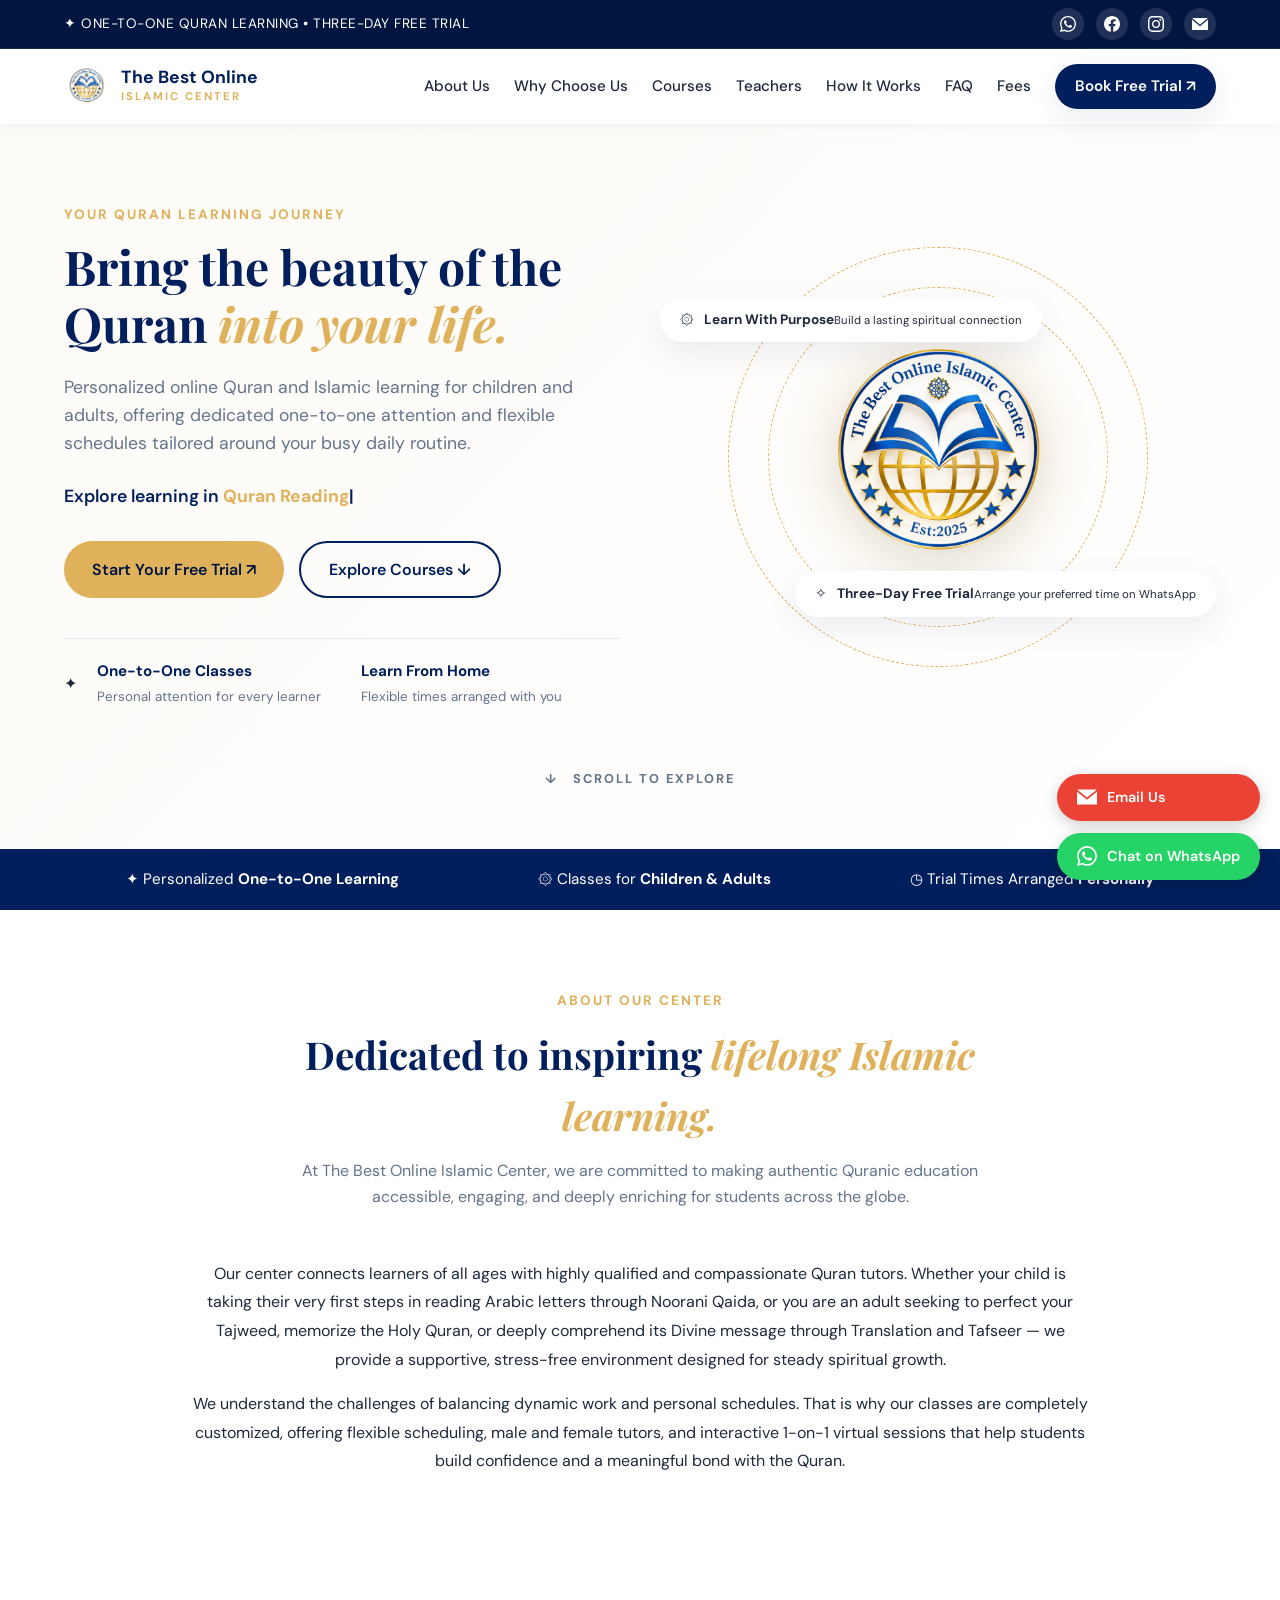
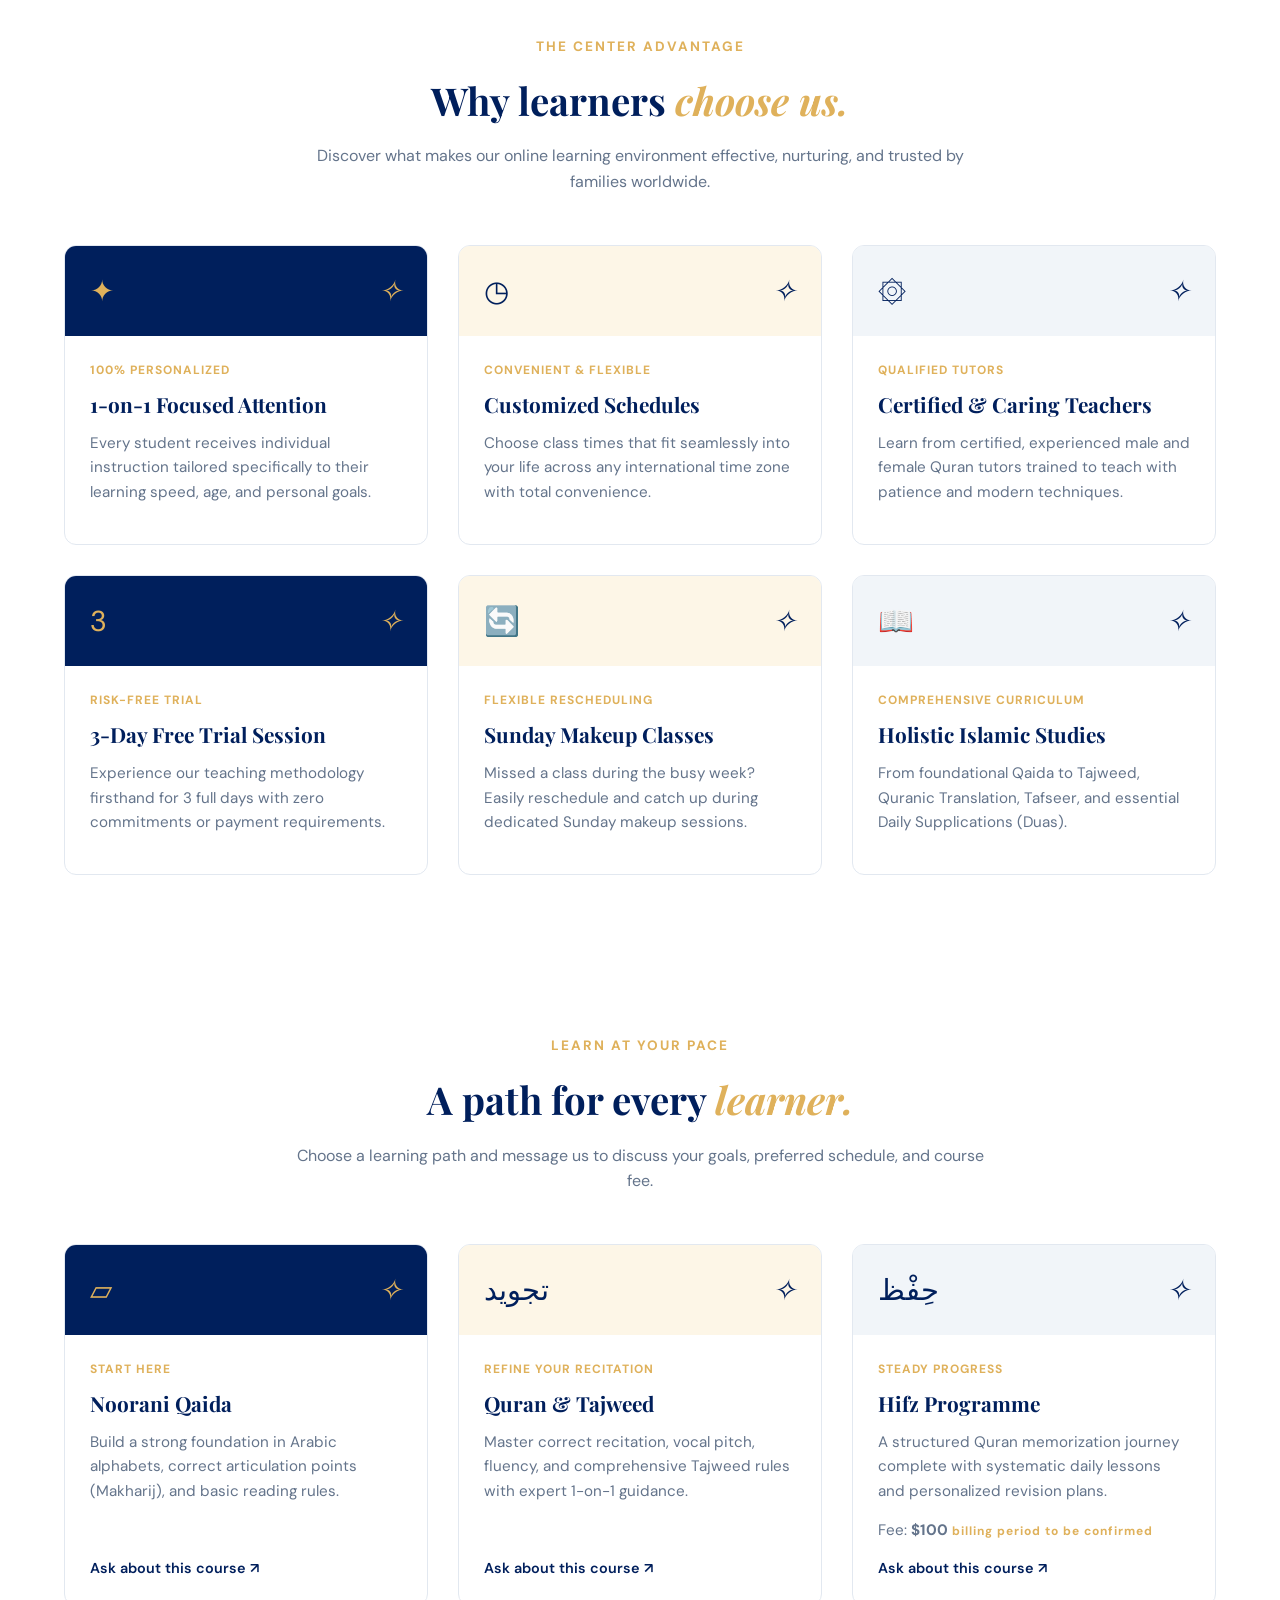
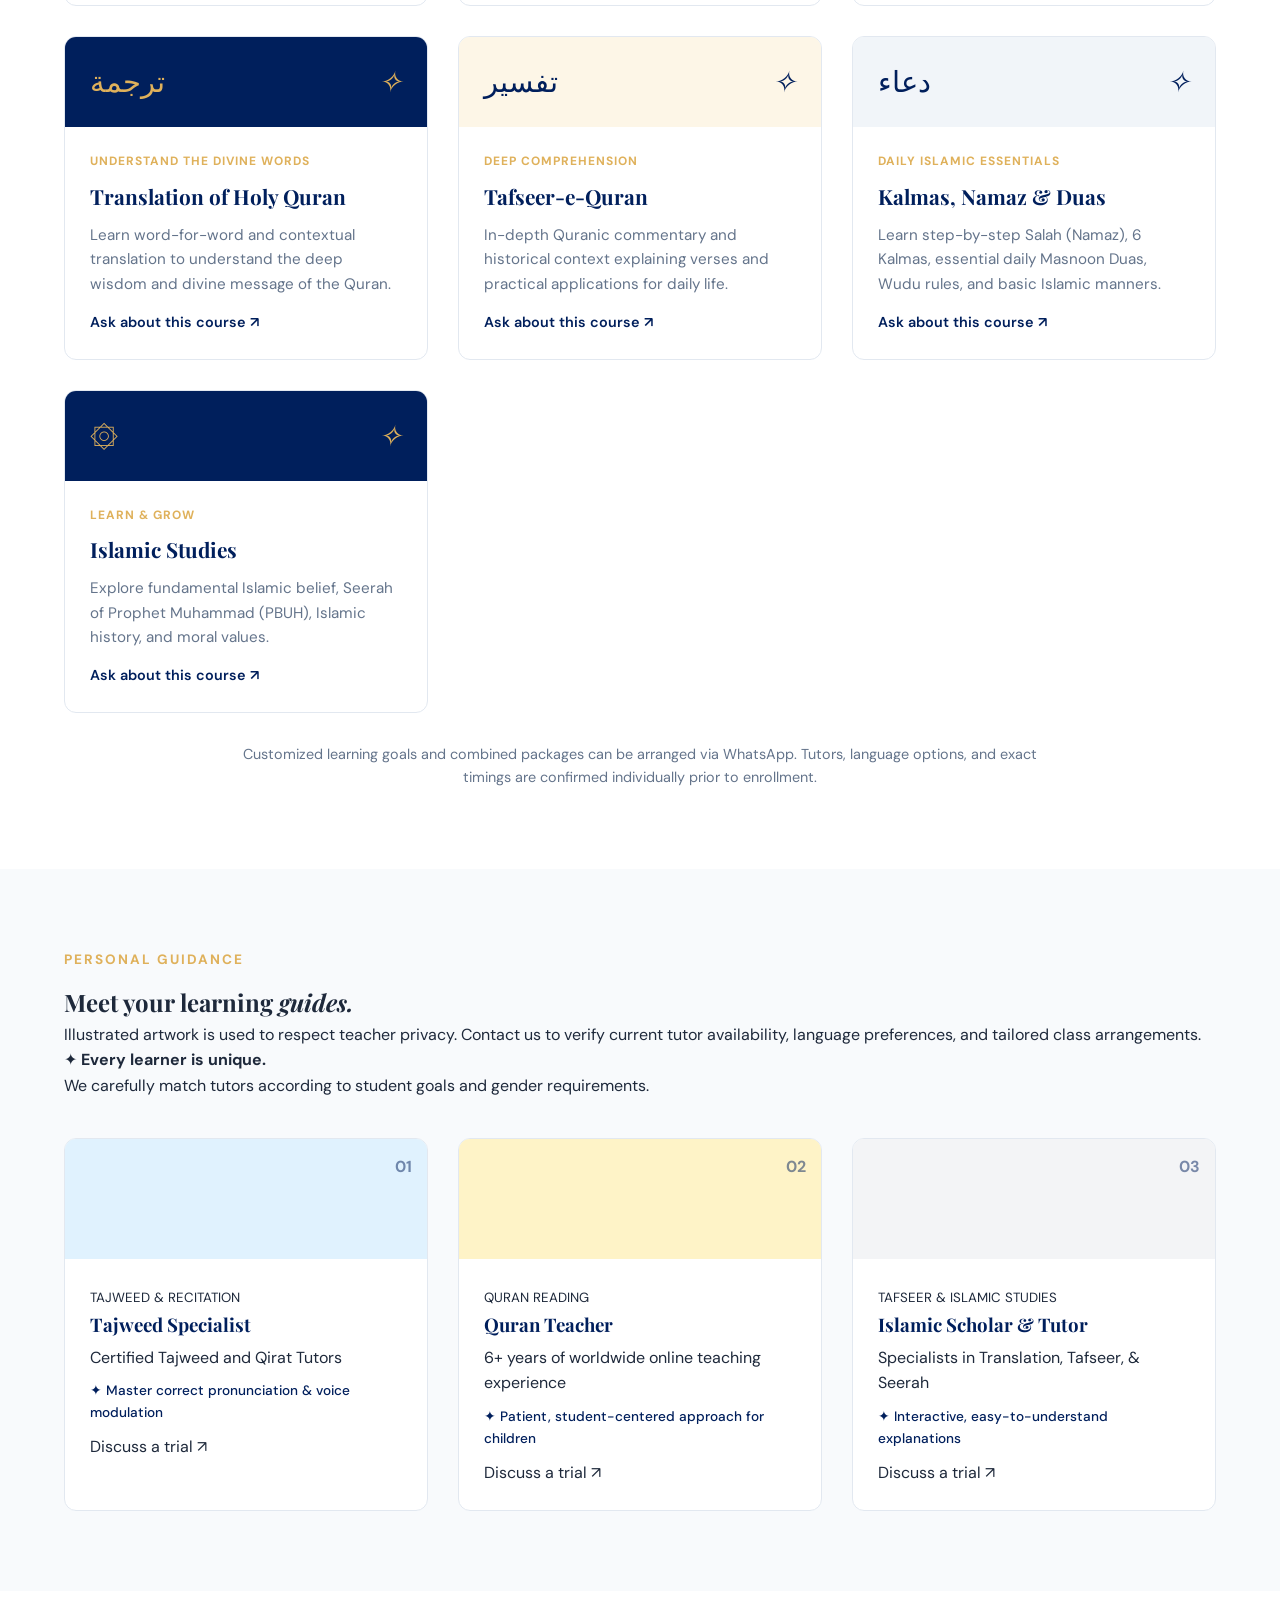
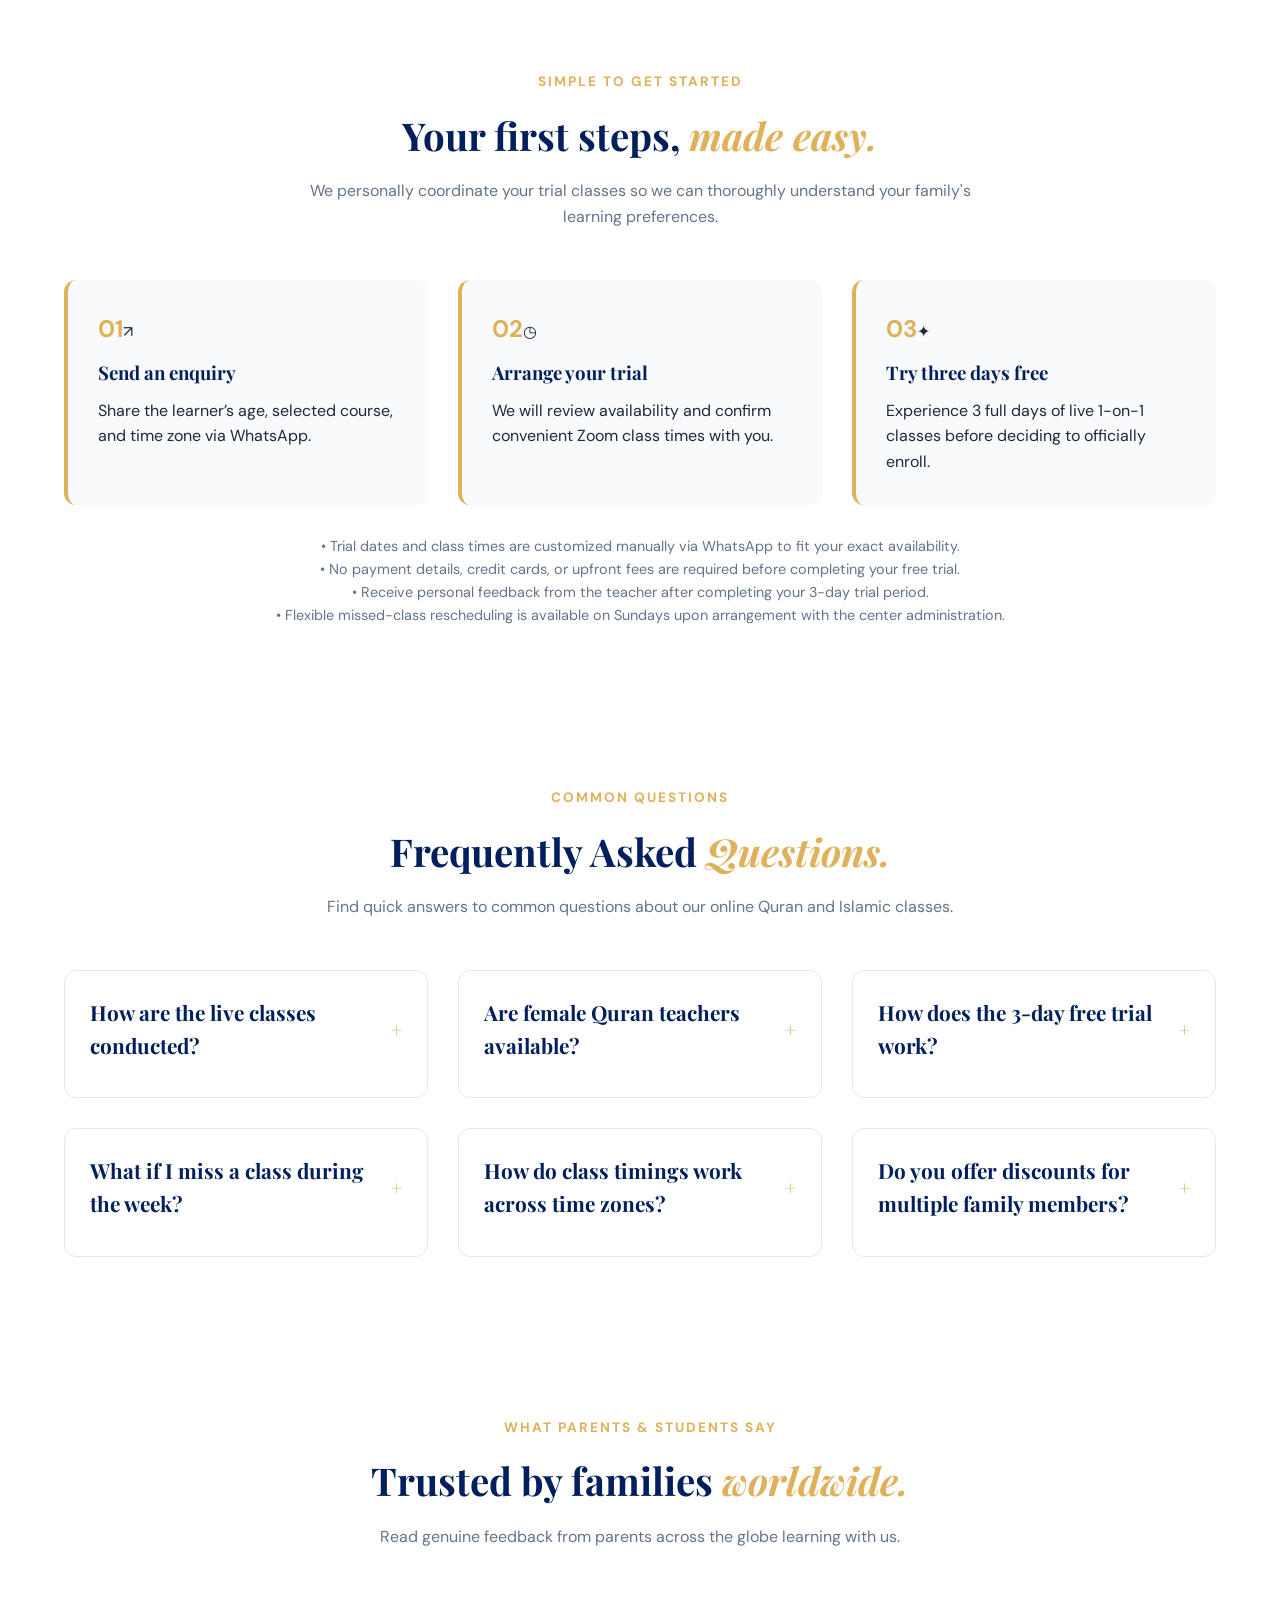
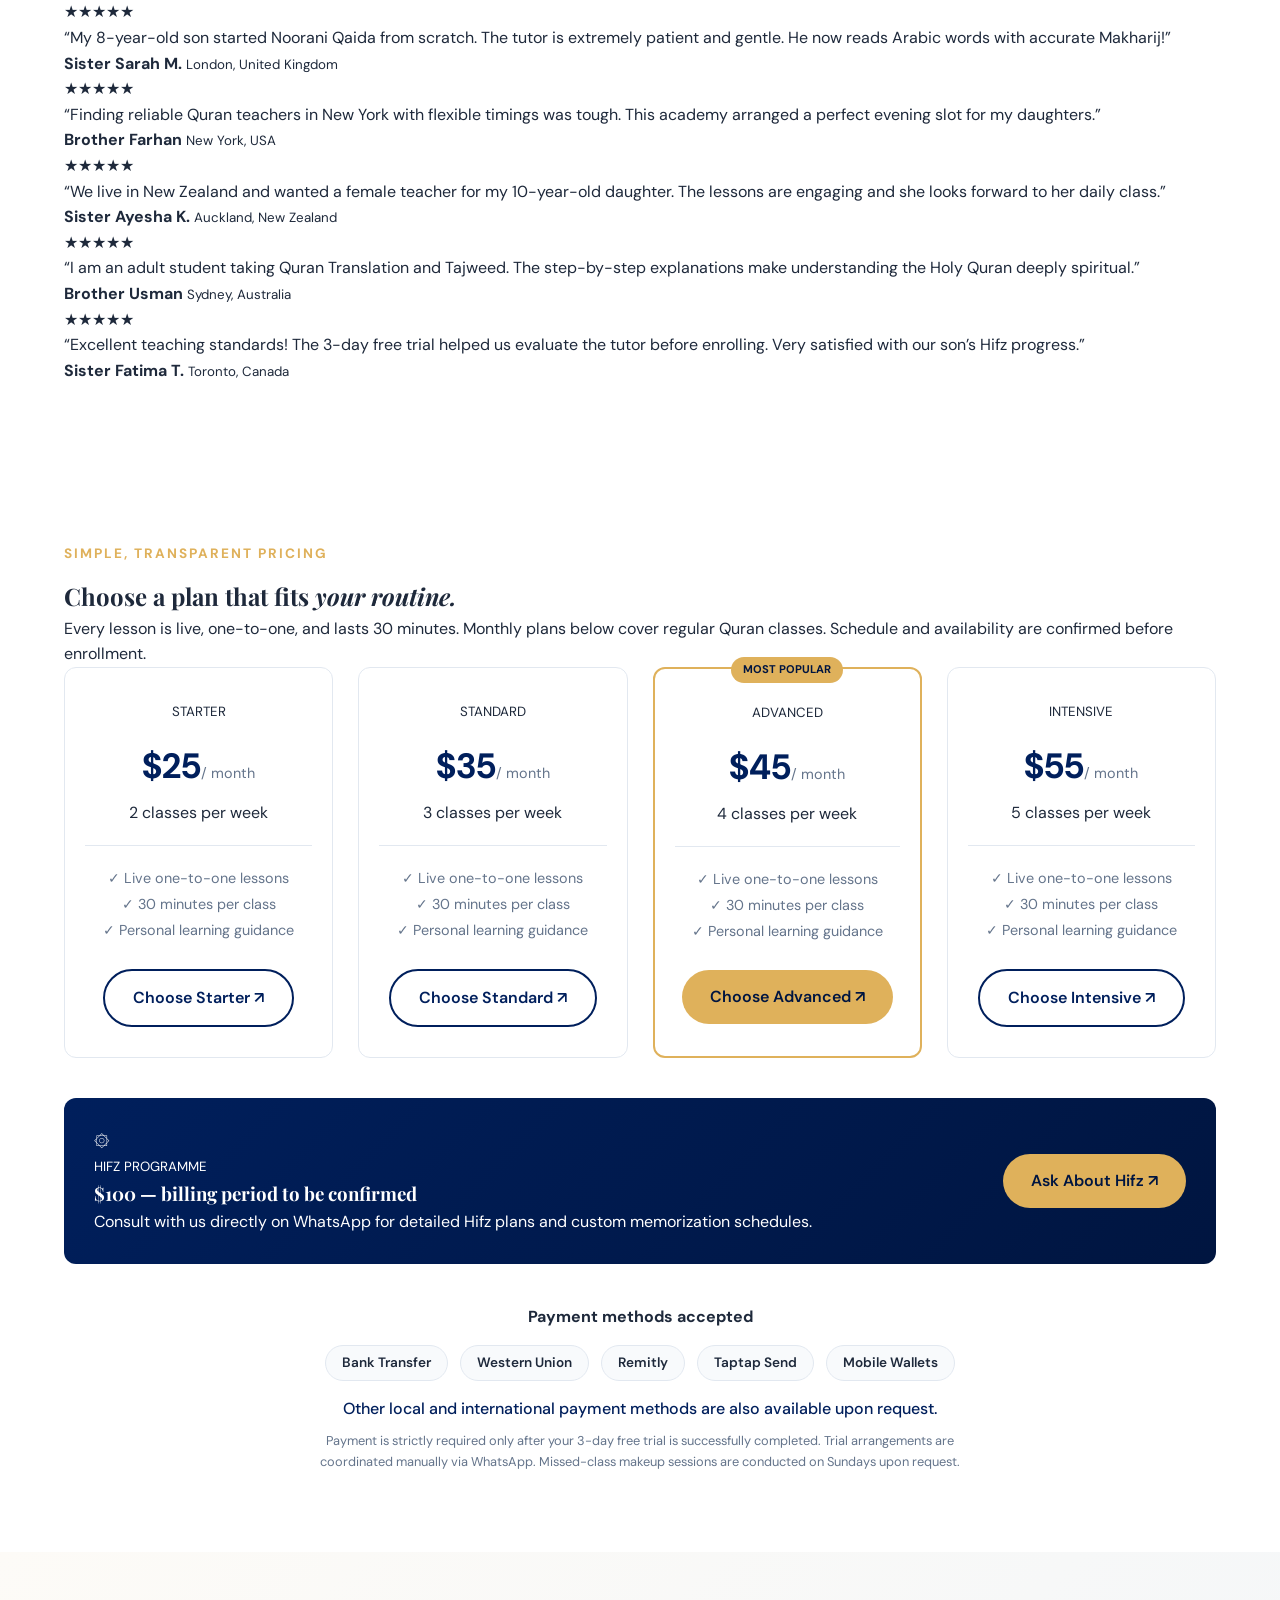
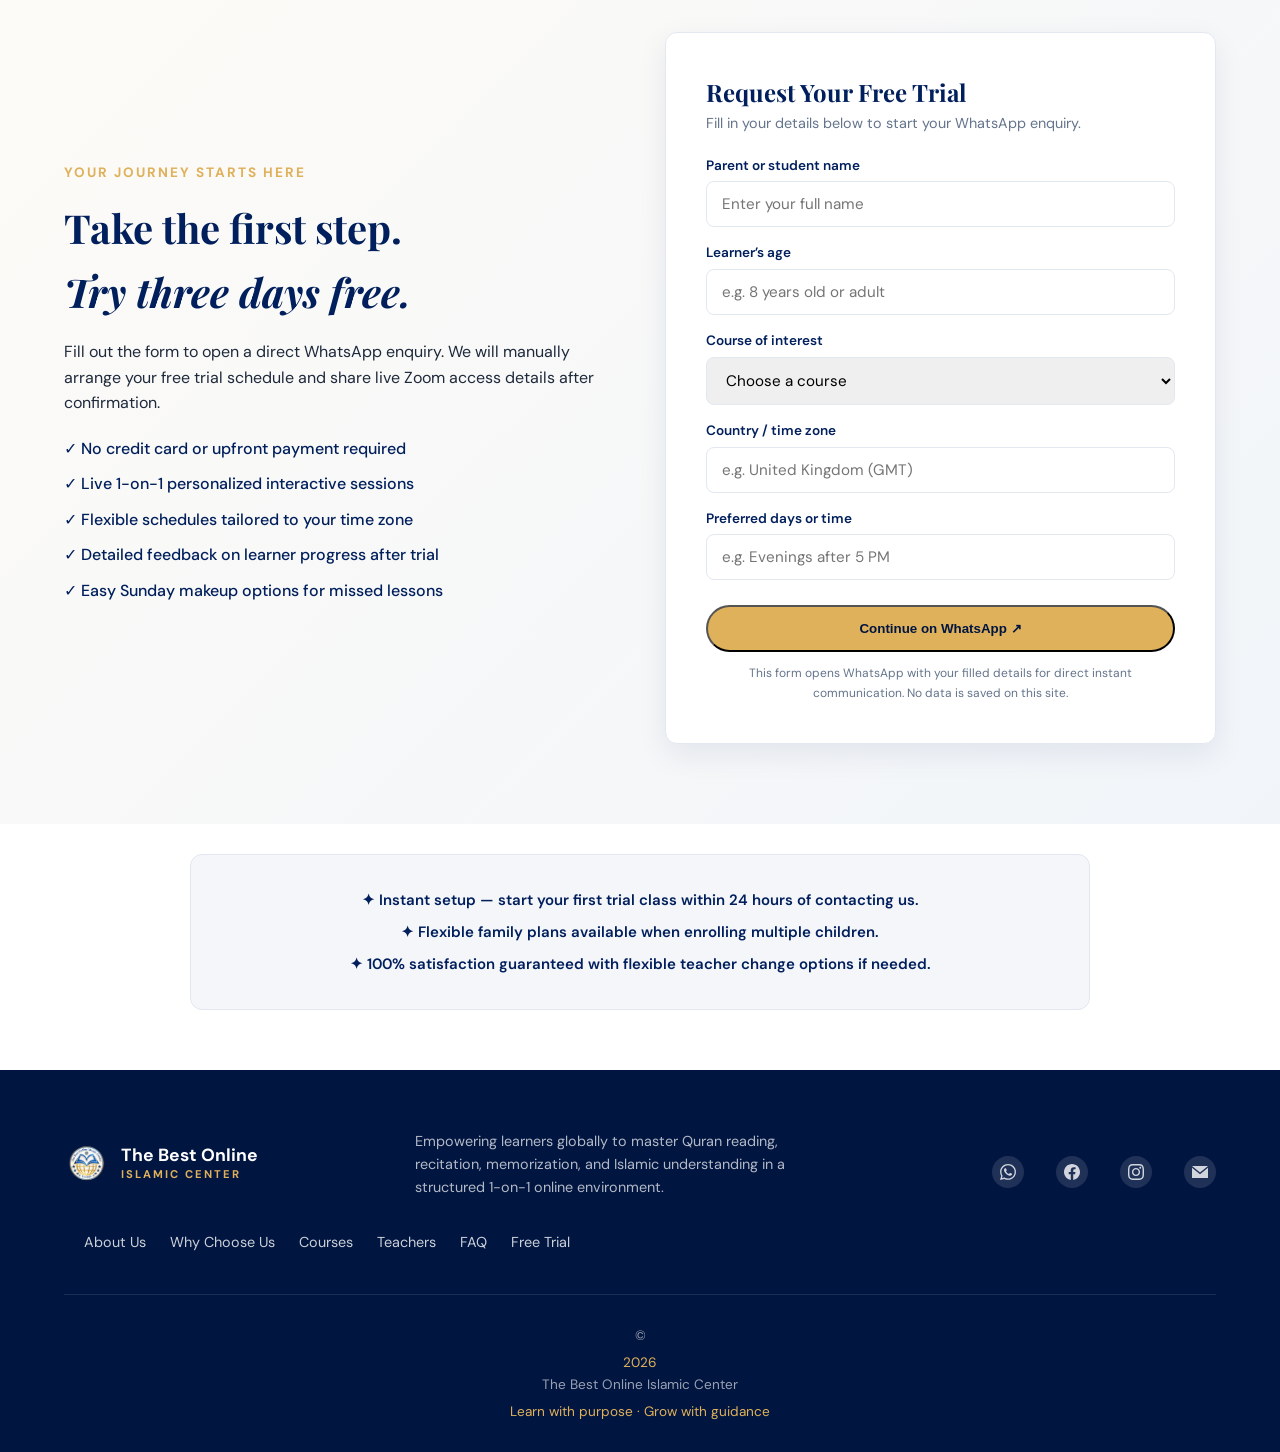
==== commit 55d818eb: "Update index.html" ====
--- a/index.html
+++ b/index.html
@@ -356,31 +356,61 @@
       </div>
     </section>
 
-    <!-- FEEDBACK SECTION -->
-    <section class="feedback section" id="feedback">
-      <div class="feedback-head reveal">
-        <div>
-          <div class="eyebrow">REAL EXPERIENCES MATTER</div>
-          <h2>Every journey begins <em>with a single step.</em></h2>
-        </div>
-        <p>These website preview cards illustrate how student progress is tracked. Genuine testimonials can be added once permission is confirmed.</p>
-      </div>
-      <div class="slider">
-        <button id="prev" aria-label="Previous feedback card">←</button>
-        <div class="review-window">
-          <div class="review-track" id="track">
-            <article class="review"><span class="quote">“</span><small>WEBSITE PREVIEW</small><p>A welcoming and structured environment to begin your personal Quran learning journey.</p><div class="person"><span>✦</span><b>For New Learners</b><small>Introductory experience</small></div></article>
-            <article class="review"><span class="quote">“</span><small>WEBSITE PREVIEW</small><p>Personalized one-to-one focus ensures students build confidence and strong recitation quickly.</p><div class="person"><span>۞</span><b>For Families</b><small>Structured study plan</small></div></article>
-            <article class="review"><span class="quote">“</span><small>WEBSITE PREVIEW</small><p>Flexible schedules allow adults and working professionals to study seamlessly around busy routines.</p><div class="person"><span>☾</span><b>For Adult Students</b><small>Flexible study track</small></div></article>
-          </div>
-        </div>
-        <button id="next" aria-label="Next feedback card">→</button>
-      </div>
-      <div class="dots">
-        <button class="active" aria-label="Feedback card 1"></button>
-        <button aria-label="Feedback card 2"></button>
-        <button aria-label="Feedback card 3"></button>
-      </div>
+<!-- REVIEWS & TESTIMONIALS SECTION (COMPACT CARDS) -->
+<section class="section reviews-section" id="feedback">
+  <div class="heading reveal">
+    <div class="eyebrow">WHAT PARENTS & STUDENTS SAY</div>
+    <h2>Trusted by families <em>worldwide.</em></h2>
+    <p>Read genuine feedback from parents across the globe learning with us.</p>
+  </div>
+
+  <div class="reviews-grid">
+    <article class="review-card reveal">
+      <div class="stars">★★★★★</div>
+      <p>“My 8-year-old son started Noorani Qaida from scratch. The tutor is extremely patient and gentle. He now reads Arabic words with accurate Makharij!”</p>
+      <div class="reviewer-info">
+        <b>Sister Sarah M.</b>
+        <small>London, United Kingdom</small>
+      </div>
+    </article>
+
+    <article class="review-card reveal">
+      <div class="stars">★★★★★</div>
+      <p>“Finding reliable Quran teachers in New York with flexible timings was tough. This academy arranged a perfect evening slot for my daughters.”</p>
+      <div class="reviewer-info">
+        <b>Brother Farhan</b>
+        <small>New York, USA</small>
+      </div>
+    </article>
+
+    <article class="review-card reveal">
+      <div class="stars">★★★★★</div>
+      <p>“We live in New Zealand and wanted a female teacher for my 10-year-old daughter. The lessons are engaging and she looks forward to her daily class.”</p>
+      <div class="reviewer-info">
+        <b>Sister Ayesha K.</b>
+        <small>Auckland, New Zealand</small>
+      </div>
+    </article>
+
+    <article class="review-card reveal">
+      <div class="stars">★★★★★</div>
+      <p>“I am an adult student taking Quran Translation and Tajweed. The step-by-step explanations make understanding the Holy Quran deeply spiritual.”</p>
+      <div class="reviewer-info">
+        <b>Brother Usman</b>
+        <small>Sydney, Australia</small>
+      </div>
+    </article>
+
+    <article class="review-card reveal">
+      <div class="stars">★★★★★</div>
+      <p>“Excellent teaching standards! The 3-day free trial helped us evaluate the tutor before enrolling. Very satisfied with our son’s Hifz progress.”</p>
+      <div class="reviewer-info">
+        <b>Sister Fatima T.</b>
+        <small>Toronto, Canada</small>
+      </div>
+    </article>
+  </div>
+</section>
     </section>
 
     <!-- FEES & PRICING SECTION -->
@@ -521,4 +551,4 @@
   <!-- EXTERNAL SCRIPT LINK -->
   <script src="script.js"></script>
 </body>
-</html>+</html>
--- a/styles.css
+++ b/styles.css
@@ -1055,4 +1055,38 @@
     padding: 12px;
     border-radius: 50%;
   }
-}+}
+/* Smooth Load Animation - Content chhupe bina smooth glide karega */
+@keyframes smoothFadeIn {
+  from {
+    opacity: 0.3;
+    transform: translateY(15px);
+  }
+  to {
+    opacity: 1;
+    transform: translateY(0);
+  }
+}
+
+.reveal {
+  animation: smoothFadeIn 0.8s ease-out forwards;
+}
+
+/* Interactive Hover Effects - Cards aur Buttons ke liye */
+.course, .price-card, .teacher, .step {
+  transition: transform 0.3s ease, box-shadow 0.3s ease !important;
+}
+
+.course:hover, .price-card:hover, .teacher:hover {
+  transform: translateY(-8px) !important;
+  box-shadow: 0 15px 35px rgba(0, 31, 92, 0.15) !important;
+}
+
+.btn {
+  transition: transform 0.2s ease, box-shadow 0.2s ease !important;
+}
+
+.btn:hover {
+  transform: translateY(-3px) !important;
+  box-shadow: 0 8px 20px rgba(0, 0, 0, 0.15) !important;
+}
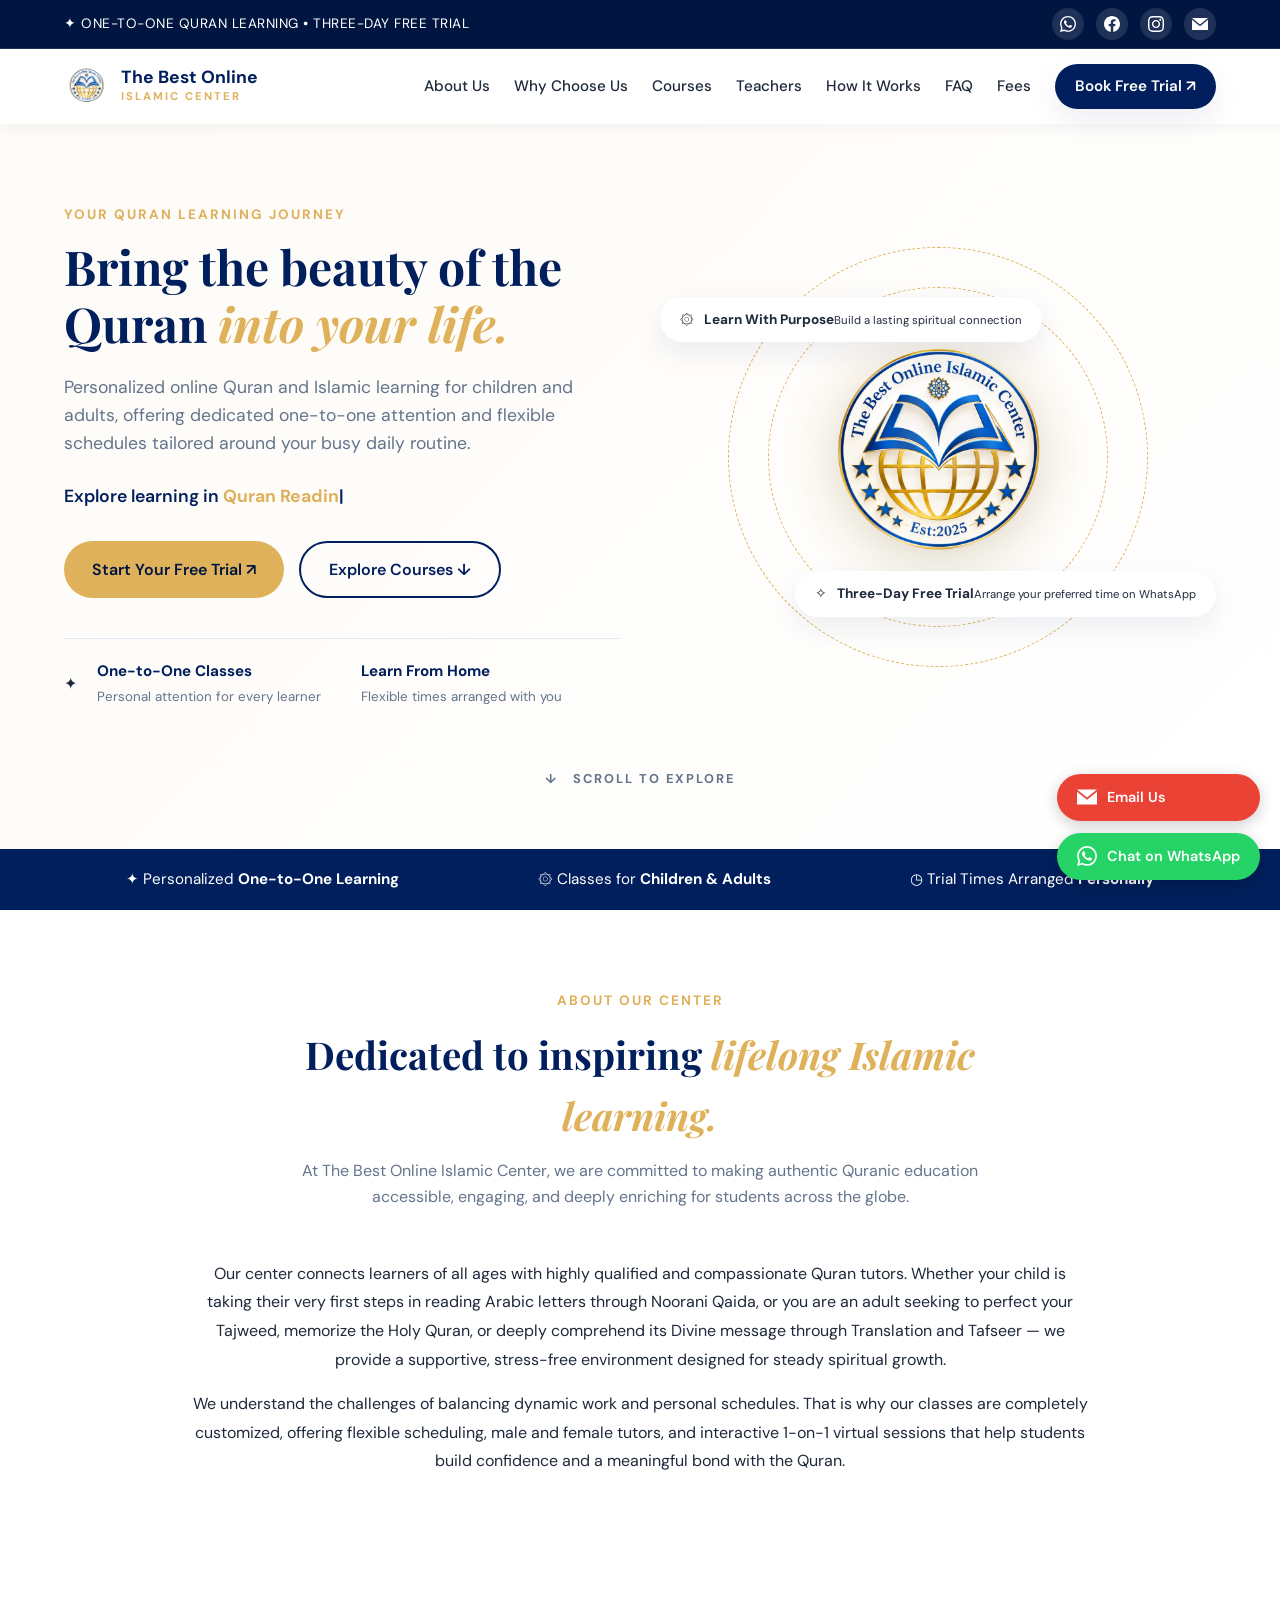
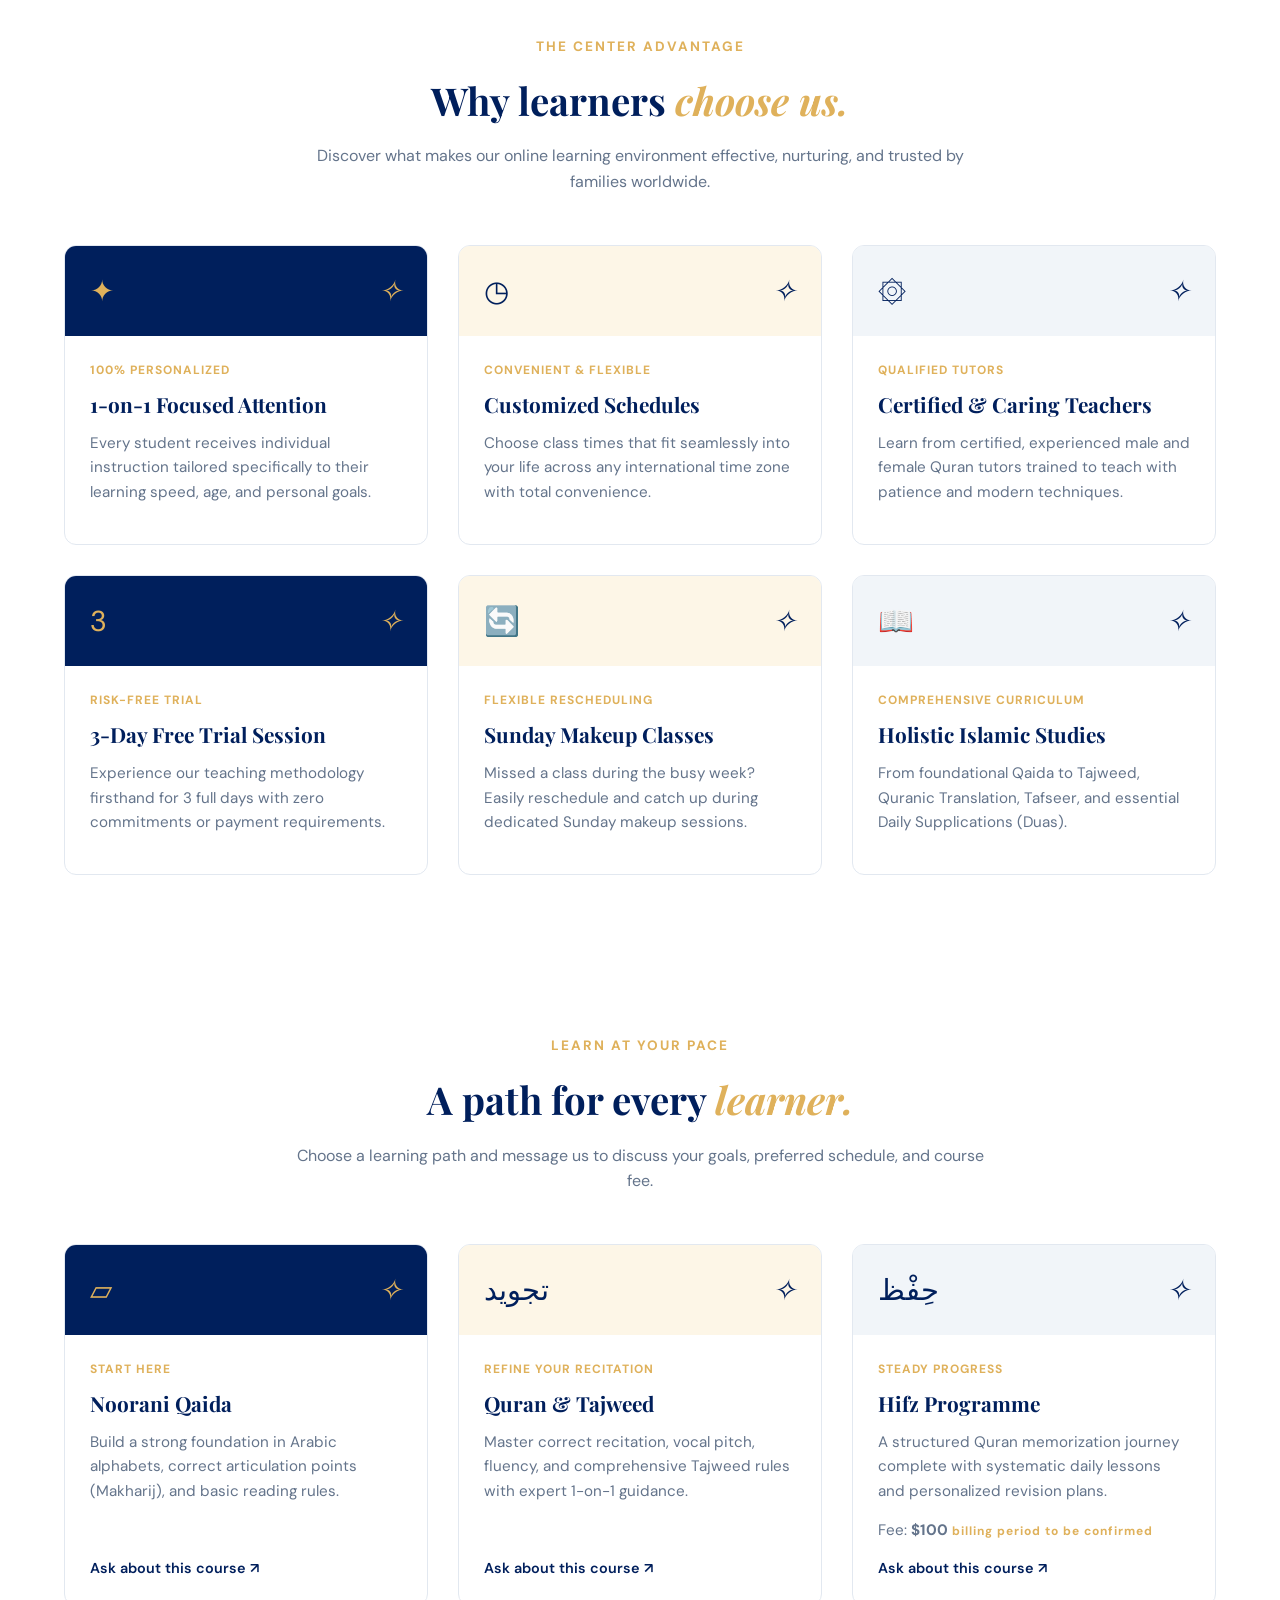
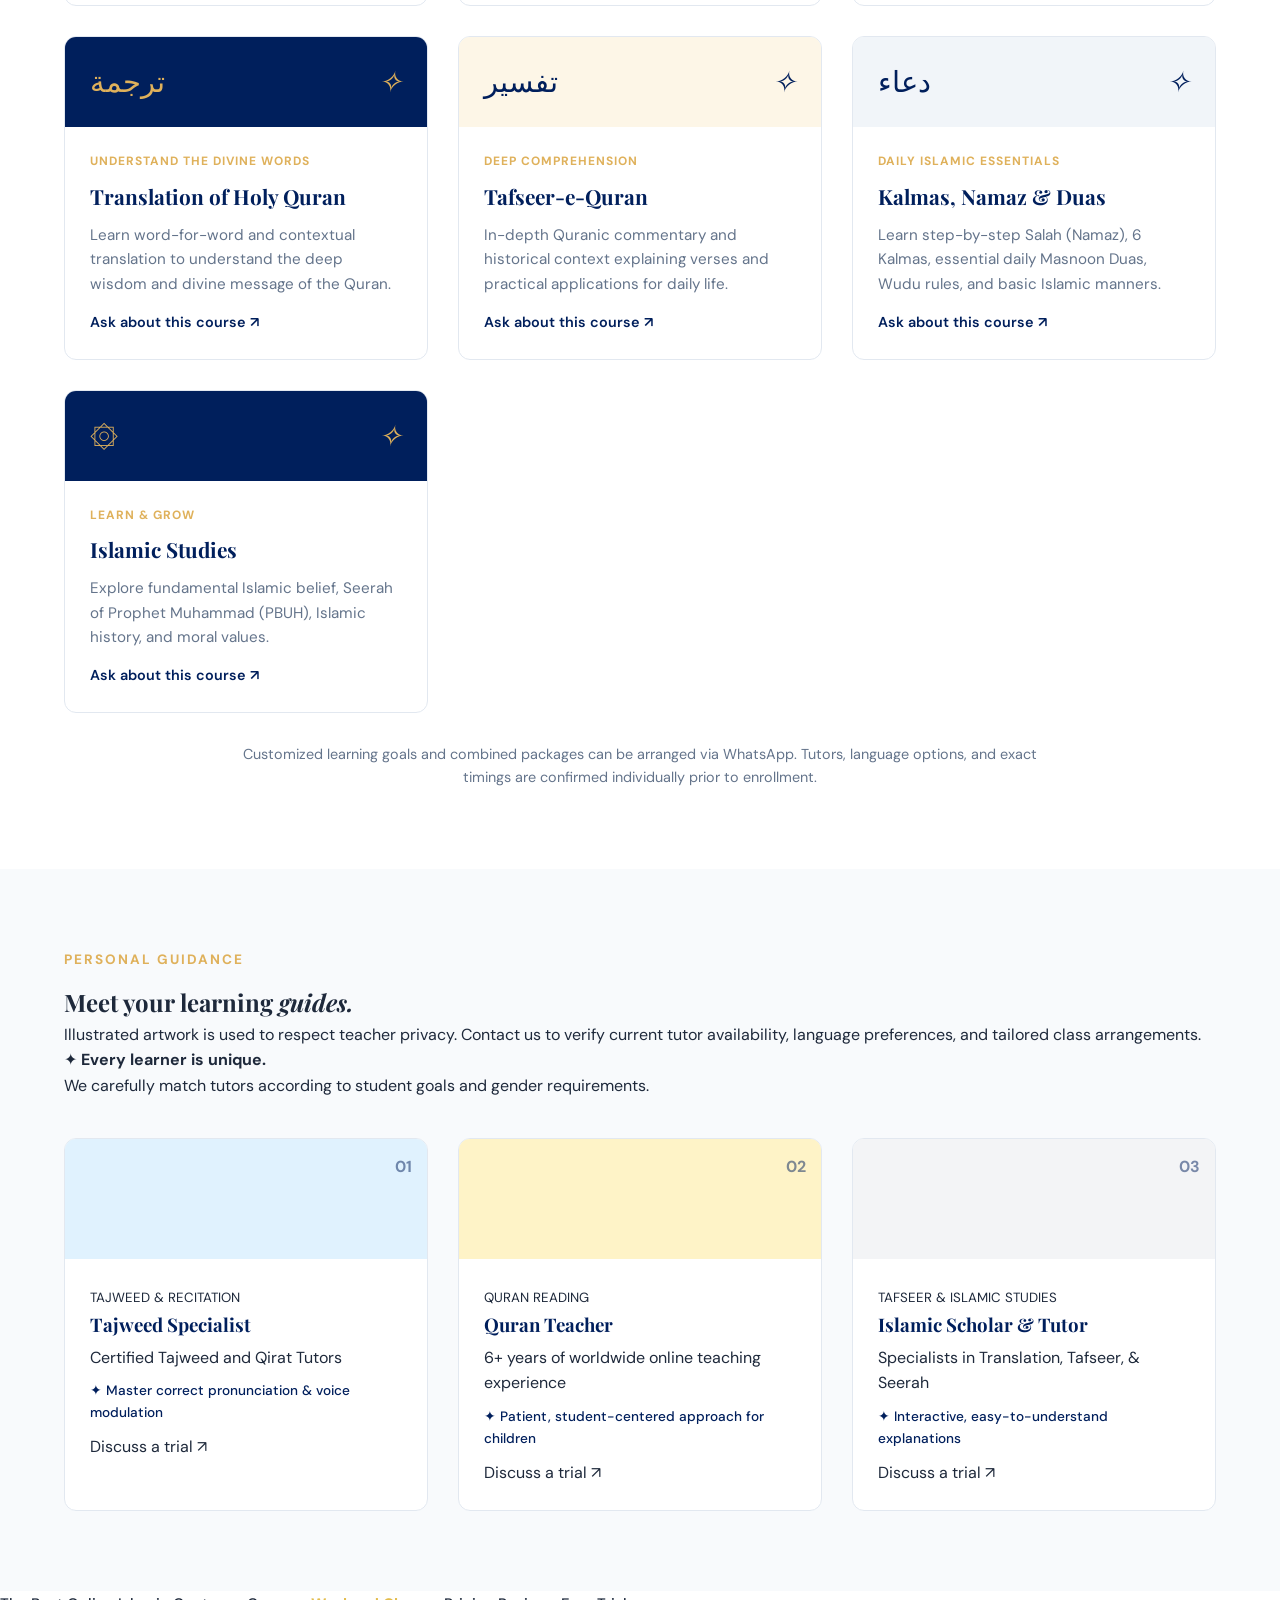
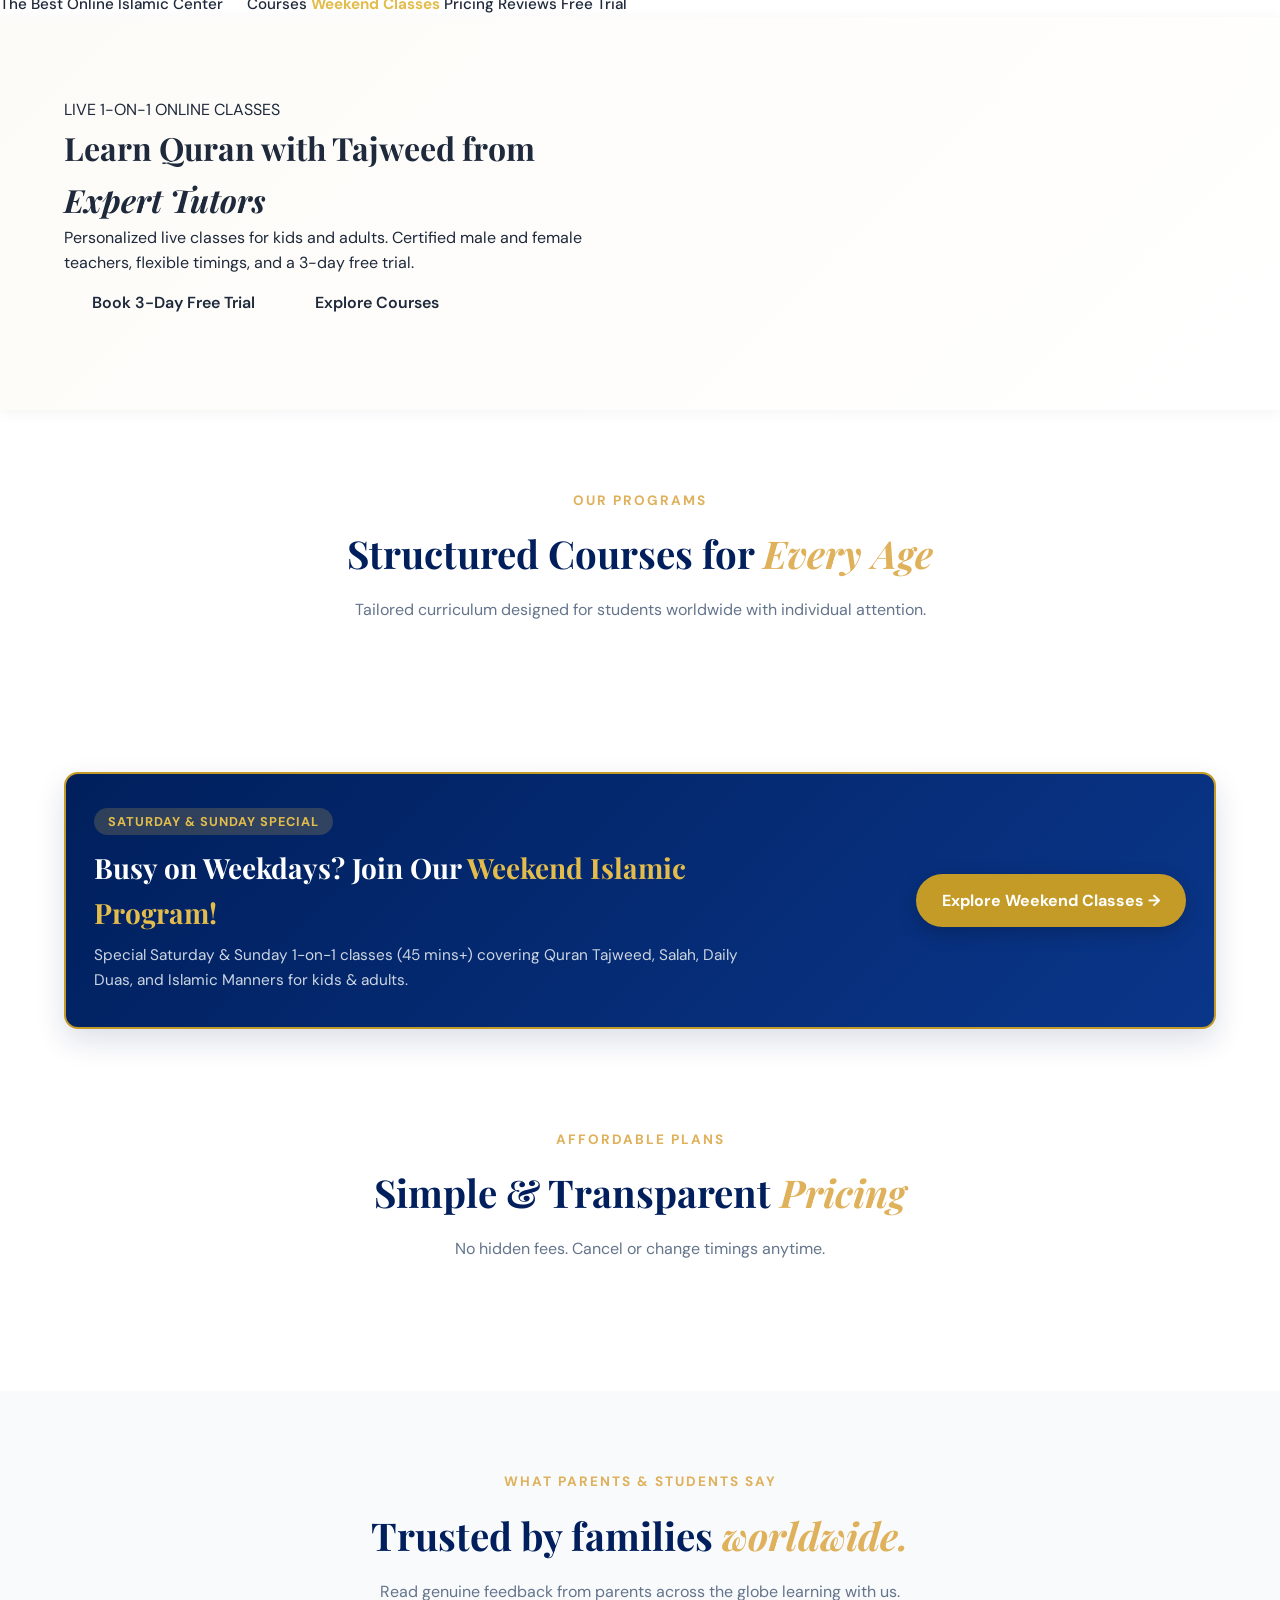
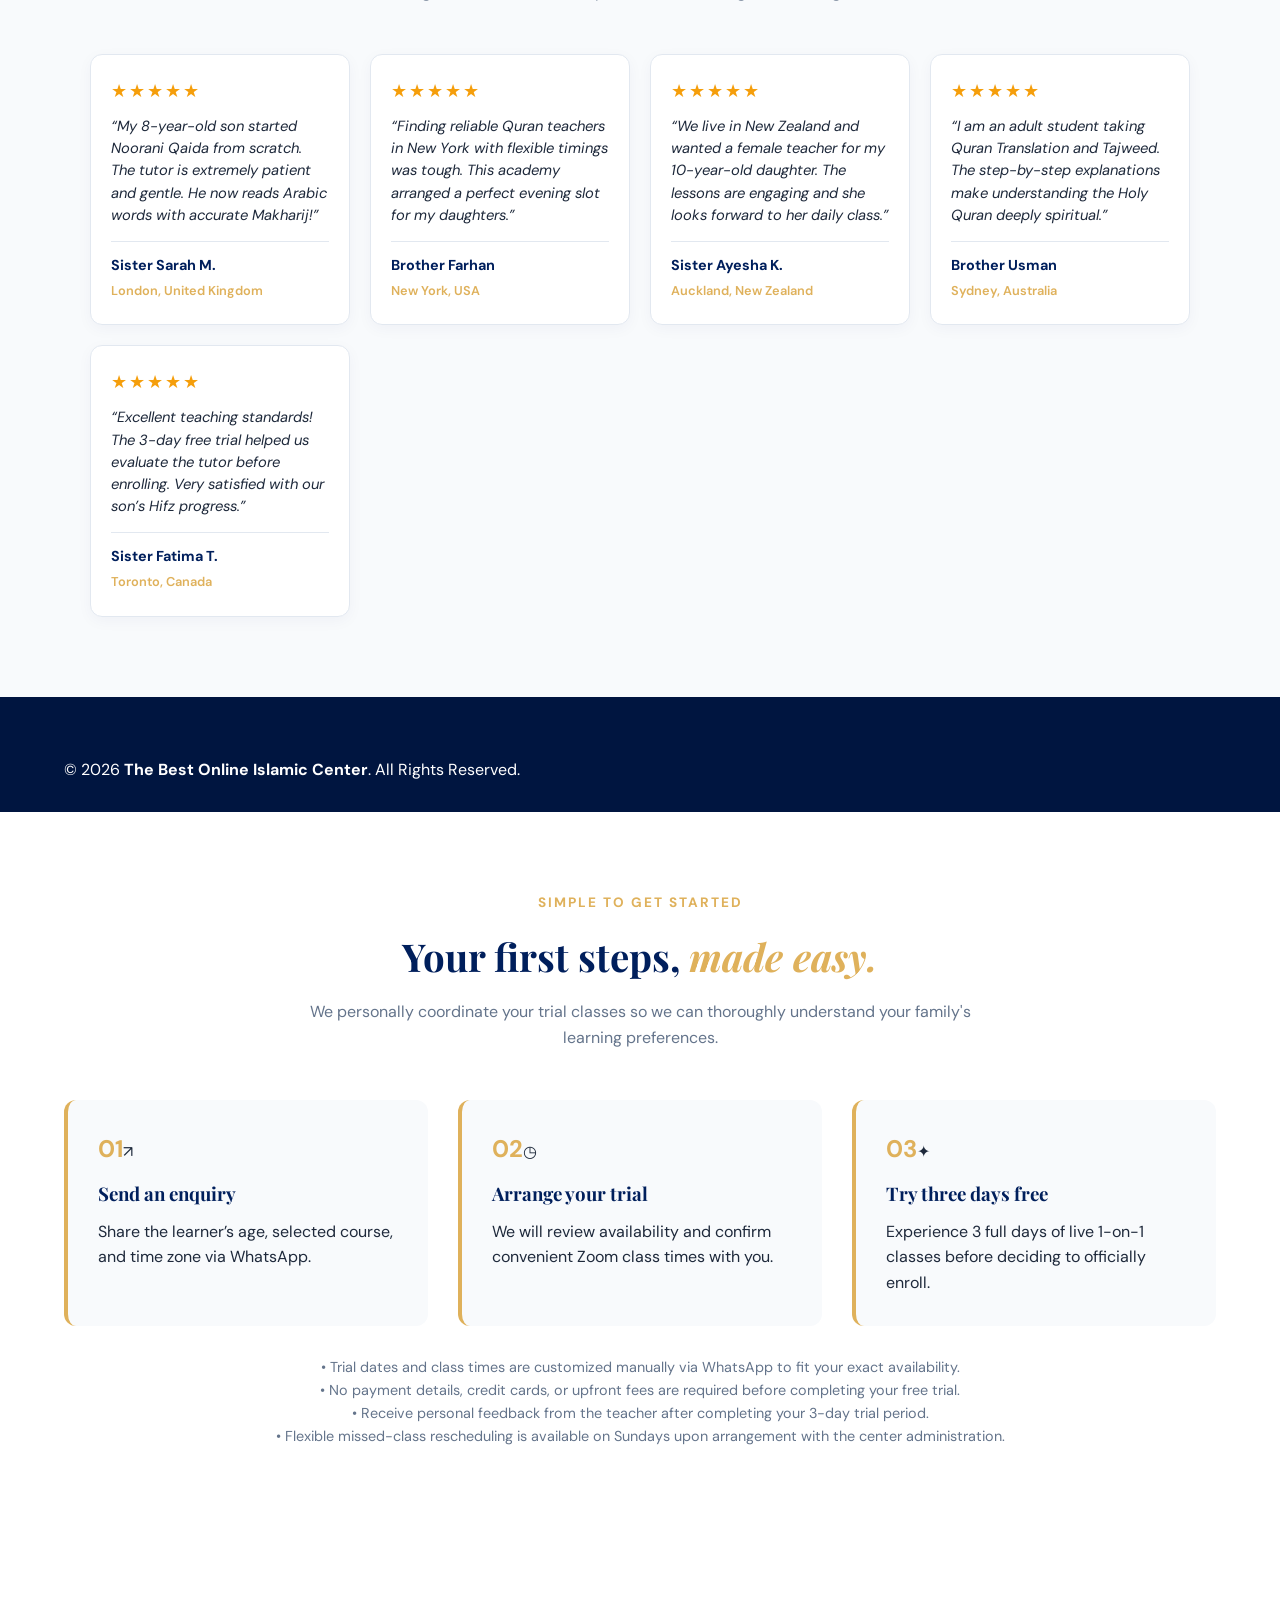
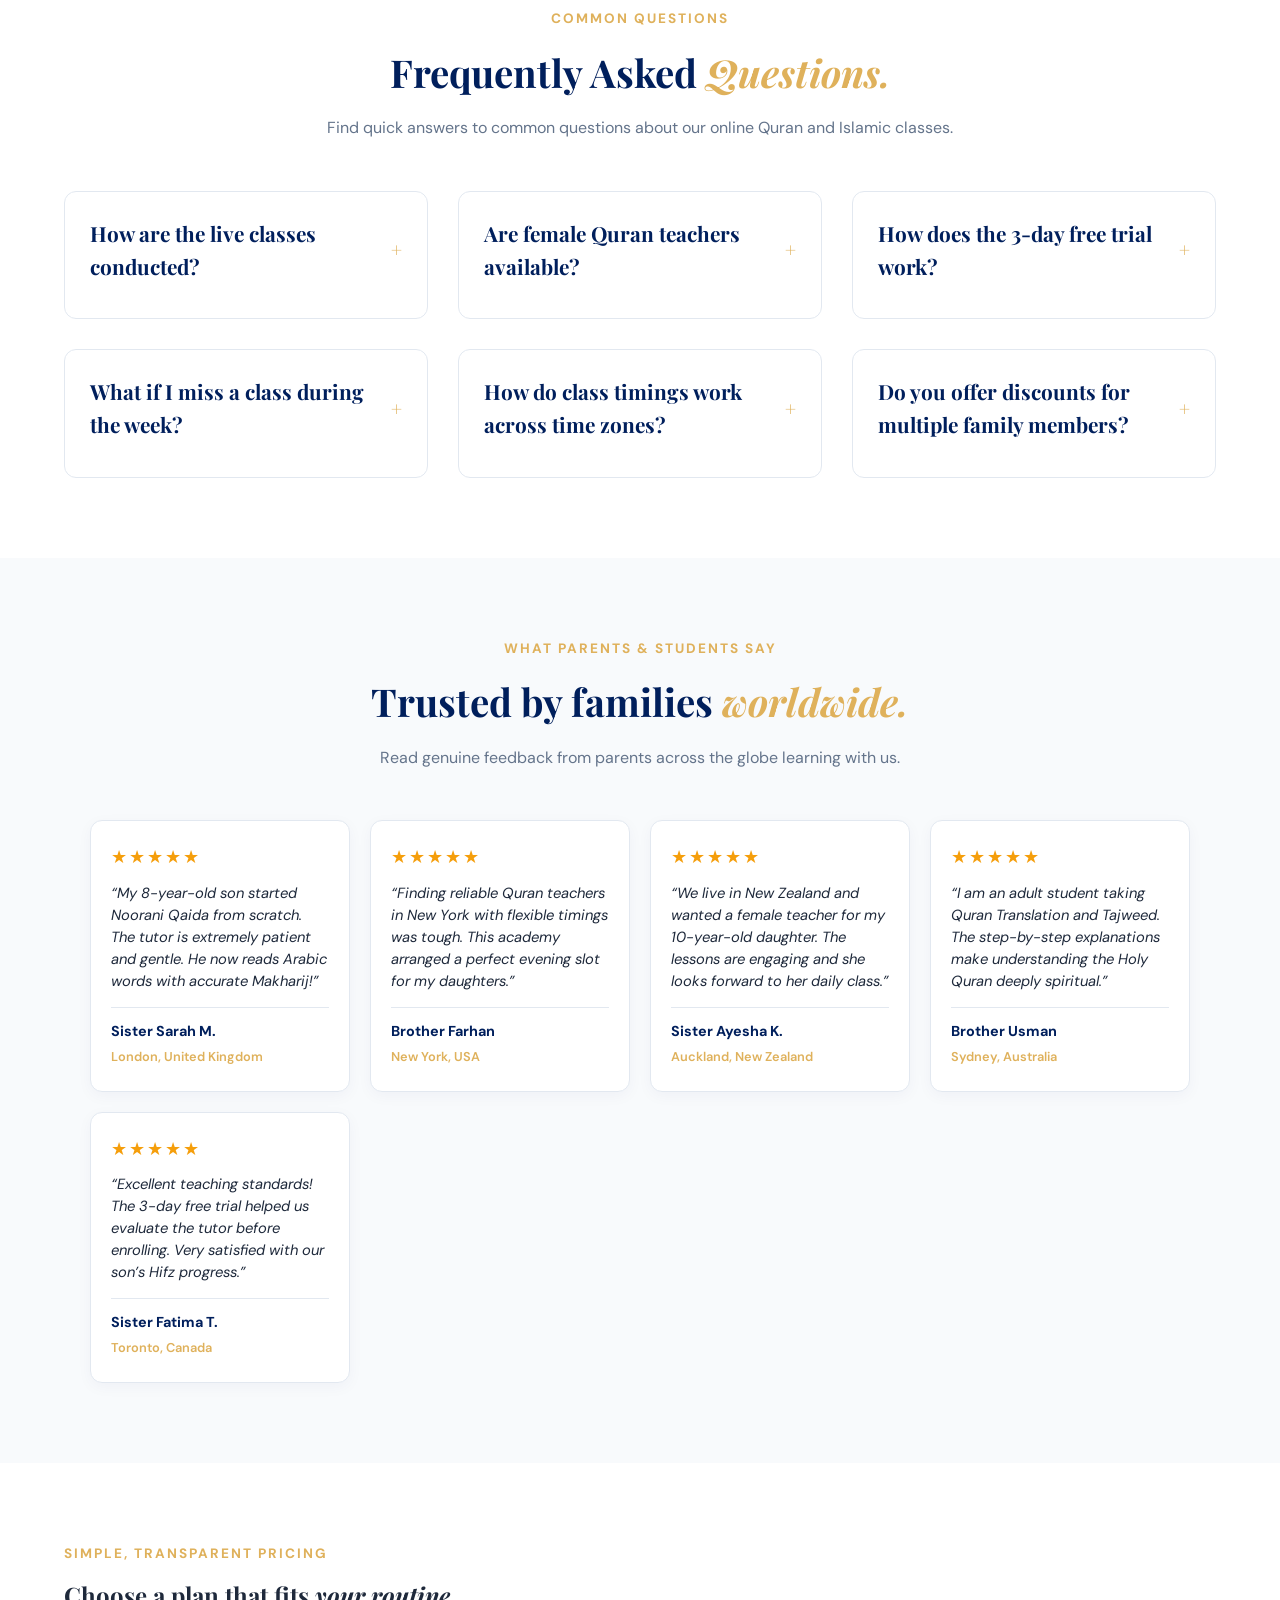
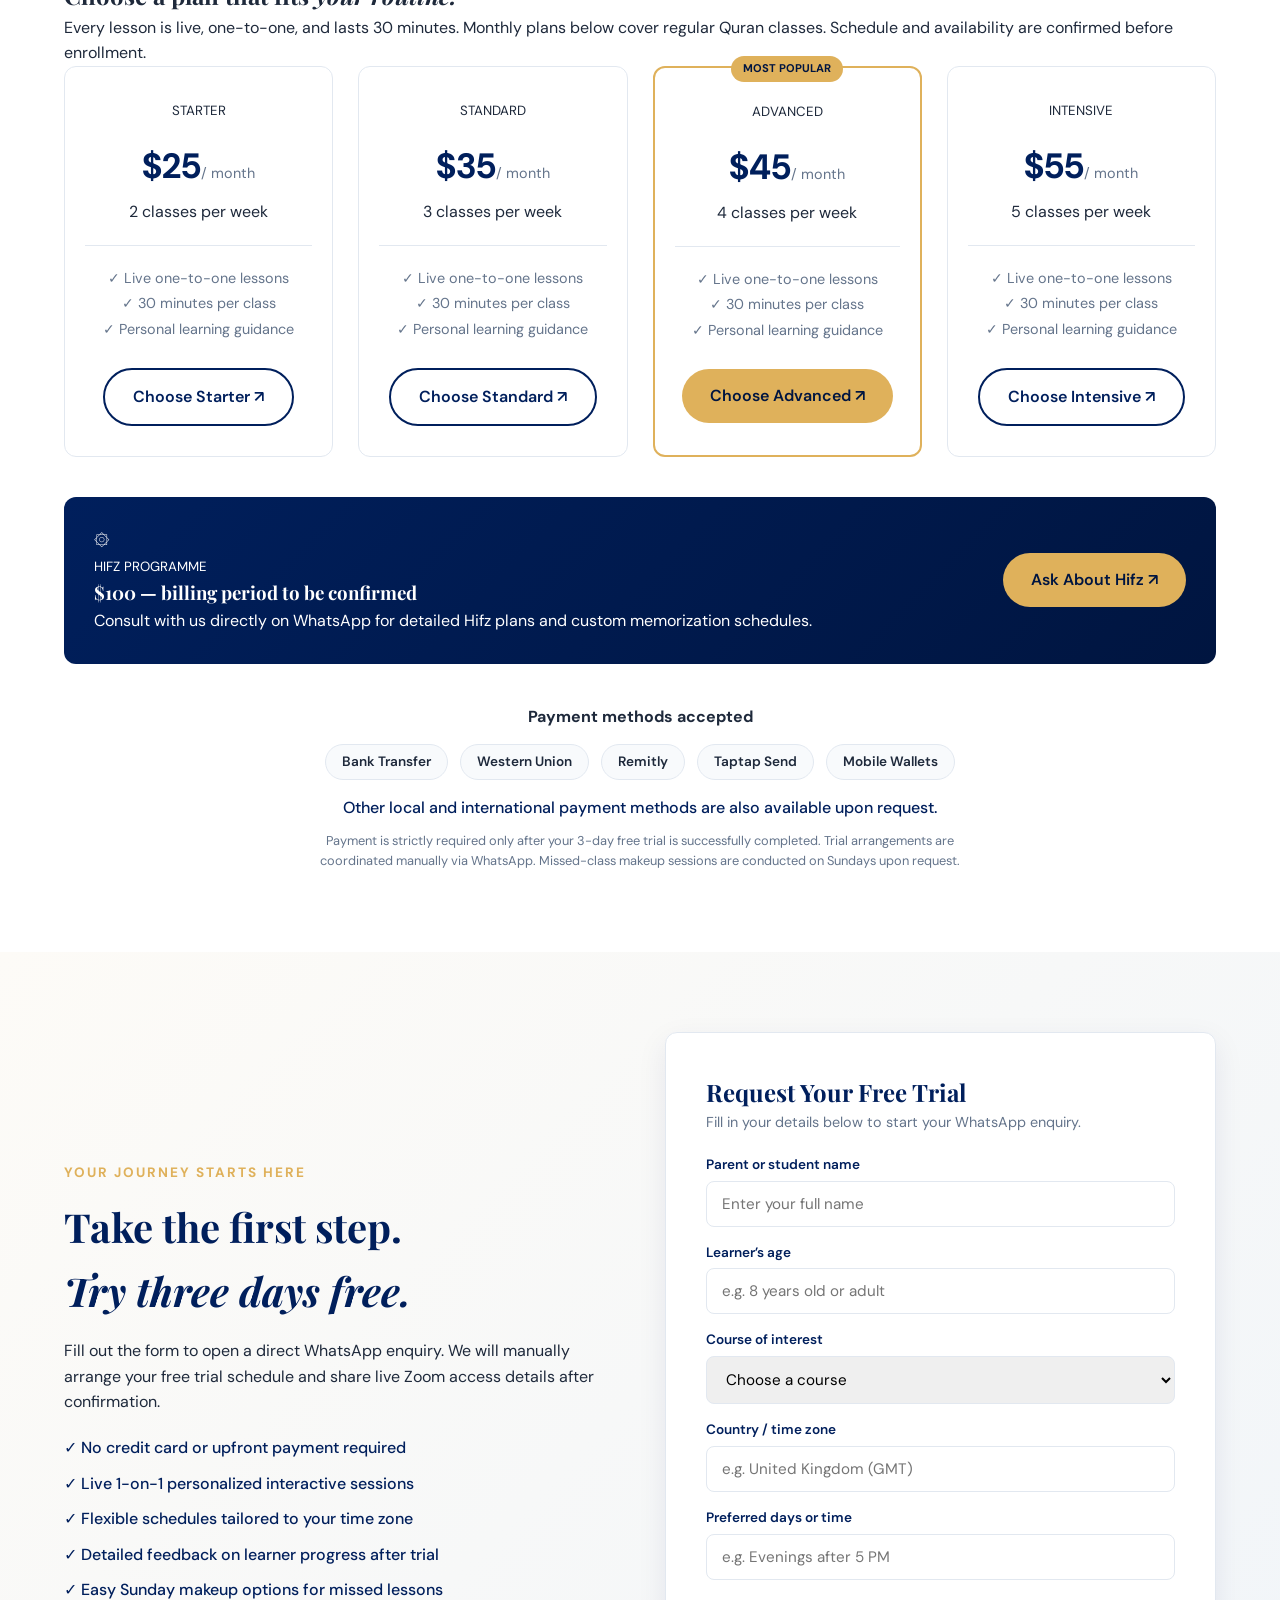
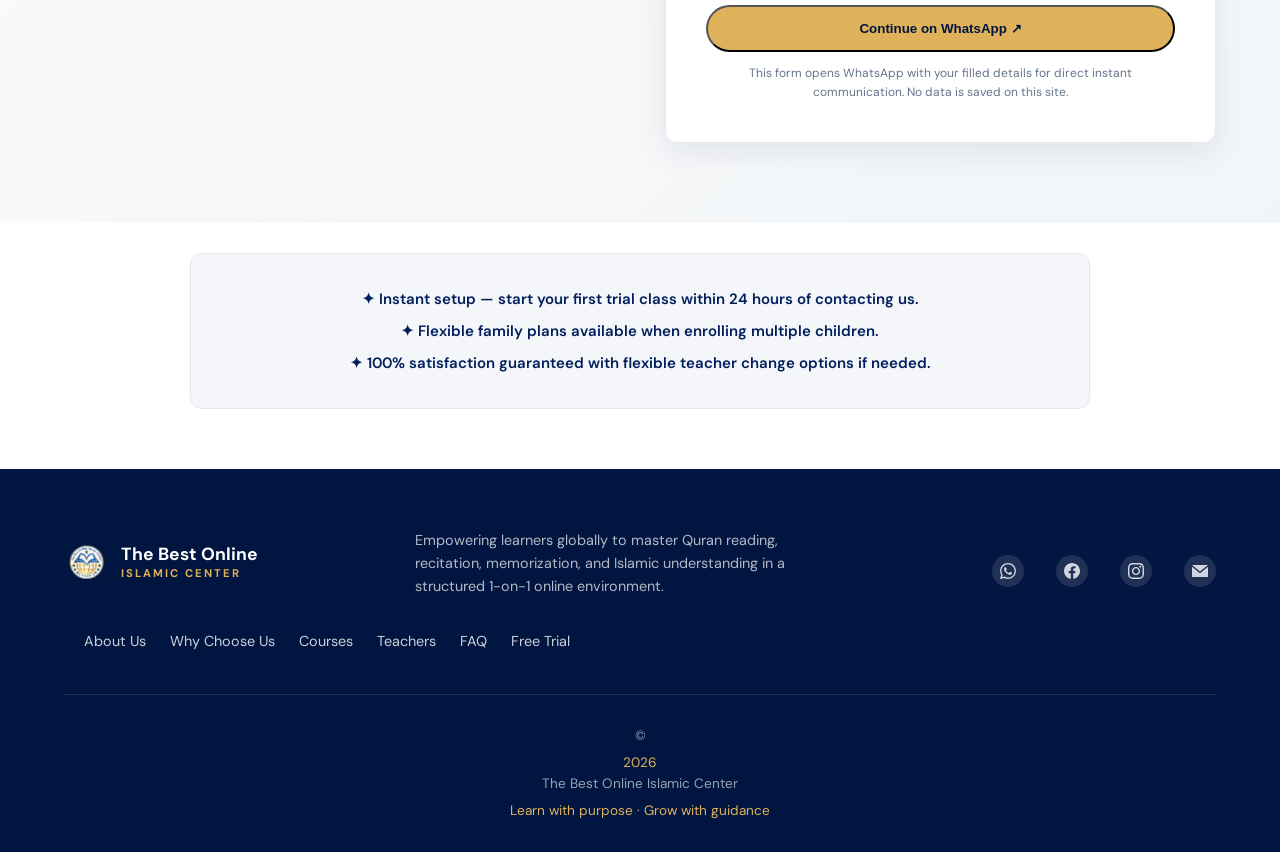
==== commit 7cf4d06a: "Update index.html" ====
--- a/index.html
+++ b/index.html
@@ -288,7 +288,137 @@
         </article>
       </div>
     </section>
-
+<!DOCTYPE html>
+<html lang="en">
+<head>
+  <meta charset="UTF-8" />
+  <meta name="viewport" content="width=device-width, initial-scale=1.0" />
+  <title>The Best Online Islamic Center | Live 1-on-1 Quran & Tajweed Classes</title>
+  <meta name="description" content="Learn Quran online with certified male & female tutors. 1-on-1 live classes for Noorani Qaida, Tajweed, Hifz, & Islamic Studies. Book a 3-day free trial today!" />
+  <link rel="stylesheet" href="styles.css" />
+</head>
+<body>
+
+  <!-- NAVIGATION BAR -->
+  <nav class="navbar">
+    <a href="https://bestislamiccenter.vercel.app" class="logo">The Best Online <span>Islamic Center</span></a>
+    <div class="nav-links">
+      <a href="#courses">Courses</a>
+      <a href="/weekend" style="color: var(--gold-light, #e3bc4b); font-weight: 700;">Weekend Classes</a>
+      <a href="#fees">Pricing</a>
+      <a href="#feedback">Reviews</a>
+      <a href="https://wa.me/923139271282?text=Assalam-o-alaikum%20wrwb%20i%20want%20to%20enroll%20for%20Free%20Trial" target="_blank" class="nav-btn">Free Trial</a>
+    </div>
+  </nav>
+
+  <!-- HERO SECTION -->
+  <header class="hero section">
+    <div class="hero-content reveal">
+      <div class="badge">LIVE 1-ON-1 ONLINE CLASSES</div>
+      <h1>Learn Quran with Tajweed from <em>Expert Tutors</em></h1>
+      <p>Personalized live classes for kids and adults. Certified male and female teachers, flexible timings, and a 3-day free trial.</p>
+      <div class="hero-btns">
+        <a href="https://wa.me/923139271282?text=Assalam-o-alaikum%20wrwb%20i%20want%20to%20enroll%20for%20Free%20Trial" target="_blank" class="btn btn-gold">Book 3-Day Free Trial</a>
+        <a href="#courses" class="btn btn-outline">Explore Courses</a>
+      </div>
+    </div>
+  </header>
+
+  <!-- COURSES SECTION -->
+  <section class="section" id="courses">
+    <div class="heading reveal">
+      <div class="eyebrow">OUR PROGRAMS</div>
+      <h2>Structured Courses for <em>Every Age</em></h2>
+      <p>Tailored curriculum designed for students worldwide with individual attention.</p>
+    </div>
+  </section>
+
+  <!-- WEEKEND PROGRAM PROMO BANNER (ADDED HERE) -->
+  <section class="section" style="padding: 20px 5%;">
+    <div style="background: linear-gradient(135deg, #001f5c 0%, #0a368a 100%); border: 2px solid #c59b27; border-radius: 14px; padding: 34px 28px; color: #fff; display: flex; flex-wrap: wrap; align-items: center; justify-content: space-between; gap: 20px; box-shadow: 0 12px 30px rgba(0, 31, 92, 0.14);">
+      <div style="max-width: 650px;">
+        <span style="background: rgba(227, 188, 75, 0.2); color: #e3bc4b; padding: 5px 14px; border-radius: 50px; font-size: 0.8rem; font-weight: 700; letter-spacing: 1px;">SATURDAY & SUNDAY SPECIAL</span>
+        <h2 style="font-size: 1.75rem; margin: 12px 0 8px; color: #fff;">Busy on Weekdays? Join Our <span style="color: #e3bc4b;">Weekend Islamic Program!</span></h2>
+        <p style="color: #cbd5e1; font-size: 0.96rem; margin: 0;">Special Saturday & Sunday 1-on-1 classes (45 mins+) covering Quran Tajweed, Salah, Daily Duas, and Islamic Manners for kids & adults.</p>
+      </div>
+      <div>
+        <a href="/weekend" style="background: #c59b27; color: #fff; padding: 14px 26px; border-radius: 50px; font-weight: 700; text-decoration: none; display: inline-block; box-shadow: 0 6px 20px rgba(0,0,0,0.2); transition: transform 0.25s ease;" onmouseover="this.style.transform='translateY(-3px)'" onmouseout="this.style.transform='translateY(0)'">Explore Weekend Classes →</a>
+      </div>
+    </div>
+  </section>
+
+  <!-- FEES & PRICING SECTION -->
+  <section class="section fees" id="fees">
+    <div class="heading reveal">
+      <div class="eyebrow">AFFORDABLE PLANS</div>
+      <h2>Simple & Transparent <em>Pricing</em></h2>
+      <p>No hidden fees. Cancel or change timings anytime.</p>
+    </div>
+  </section>
+
+  <!-- REVIEWS & TESTIMONIALS SECTION -->
+  <section class="section reviews-section" id="feedback">
+    <div class="heading reveal">
+      <div class="eyebrow">WHAT PARENTS & STUDENTS SAY</div>
+      <h2>Trusted by families <em>worldwide.</em></h2>
+      <p>Read genuine feedback from parents across the globe learning with us.</p>
+    </div>
+
+    <div class="reviews-grid">
+      <article class="review-card reveal">
+        <div class="stars">★★★★★</div>
+        <p>“My 8-year-old son started Noorani Qaida from scratch. The tutor is extremely patient and gentle. He now reads Arabic words with accurate Makharij!”</p>
+        <div class="reviewer-info">
+          <b>Sister Sarah M.</b>
+          <small>London, United Kingdom</small>
+        </div>
+      </article>
+
+      <article class="review-card reveal">
+        <div class="stars">★★★★★</div>
+        <p>“Finding reliable Quran teachers in New York with flexible timings was tough. This academy arranged a perfect evening slot for my daughters.”</p>
+        <div class="reviewer-info">
+          <b>Brother Farhan</b>
+          <small>New York, USA</small>
+        </div>
+      </article>
+
+      <article class="review-card reveal">
+        <div class="stars">★★★★★</div>
+        <p>“We live in New Zealand and wanted a female teacher for my 10-year-old daughter. The lessons are engaging and she looks forward to her daily class.”</p>
+        <div class="reviewer-info">
+          <b>Sister Ayesha K.</b>
+          <small>Auckland, New Zealand</small>
+        </div>
+      </article>
+
+      <article class="review-card reveal">
+        <div class="stars">★★★★★</div>
+        <p>“I am an adult student taking Quran Translation and Tajweed. The step-by-step explanations make understanding the Holy Quran deeply spiritual.”</p>
+        <div class="reviewer-info">
+          <b>Brother Usman</b>
+          <small>Sydney, Australia</small>
+        </div>
+      </article>
+
+      <article class="review-card reveal">
+        <div class="stars">★★★★★</div>
+        <p>“Excellent teaching standards! The 3-day free trial helped us evaluate the tutor before enrolling. Very satisfied with our son’s Hifz progress.”</p>
+        <div class="reviewer-info">
+          <b>Sister Fatima T.</b>
+          <small>Toronto, Canada</small>
+        </div>
+      </article>
+    </div>
+  </section>
+
+  <!-- FOOTER -->
+  <footer>
+    <p>© 2026 <b>The Best Online Islamic Center</b>. All Rights Reserved.</p>
+  </footer>
+
+</body>
+</html>
     <!-- HOW IT WORKS SECTION -->
     <section class="section" id="steps">
       <div class="heading reveal">
--- a/styles.css
+++ b/styles.css
@@ -1090,3 +1090,79 @@
   transform: translateY(-3px) !important;
   box-shadow: 0 8px 20px rgba(0, 0, 0, 0.15) !important;
 }
+/* ==========================================================================
+   COMPACT TESTIMONIAL CARDS (MOBILE-FRIENDLY)
+   ========================================================================== */
+.reviews-section {
+  background: var(--bg-light);
+}
+
+.reviews-grid {
+  display: grid;
+  grid-template-columns: repeat(auto-fit, minmax(260px, 1fr));
+  gap: 20px;
+  max-width: 1100px;
+  margin: 0 auto;
+}
+
+.review-card {
+  background: #ffffff;
+  border: 1px solid var(--border);
+  border-radius: var(--radius);
+  padding: 22px 20px;
+  display: flex;
+  flex-direction: column;
+  justify-content: space-between;
+  box-shadow: 0 4px 15px rgba(0, 31, 92, 0.04);
+  transition: transform 0.3s ease, box-shadow 0.3s ease;
+}
+
+.review-card:hover {
+  transform: translateY(-5px);
+  box-shadow: 0 10px 25px rgba(0, 31, 92, 0.1);
+  border-color: var(--gold);
+}
+
+.review-card .stars {
+  color: #f59e0b;
+  font-size: 1.1rem;
+  margin-bottom: 10px;
+  letter-spacing: 2px;
+}
+
+.review-card p {
+  color: var(--text-dark);
+  font-size: 0.92rem;
+  line-height: 1.5;
+  margin-bottom: 15px;
+  font-style: italic;
+}
+
+.reviewer-info {
+  border-top: 1px solid var(--border);
+  padding-top: 12px;
+}
+
+.reviewer-info b {
+  display: block;
+  font-size: 0.9rem;
+  color: var(--primary);
+}
+
+.reviewer-info small {
+  color: var(--gold);
+  font-weight: 600;
+  font-size: 0.8rem;
+}
+
+/* Mobile Fine-Tuning */
+@media (max-width: 600px) {
+  .reviews-grid {
+    grid-template-columns: 1fr;
+    gap: 15px;
+  }
+  
+  .review-card {
+    padding: 18px 16px;
+  }
+}
--- a/styles.css
+++ b/styles.css
@@ -1090,3 +1090,79 @@
   transform: translateY(-3px) !important;
   box-shadow: 0 8px 20px rgba(0, 0, 0, 0.15) !important;
 }
+/* ==========================================================================
+   COMPACT TESTIMONIAL CARDS (MOBILE-FRIENDLY)
+   ========================================================================== */
+.reviews-section {
+  background: var(--bg-light);
+}
+
+.reviews-grid {
+  display: grid;
+  grid-template-columns: repeat(auto-fit, minmax(260px, 1fr));
+  gap: 20px;
+  max-width: 1100px;
+  margin: 0 auto;
+}
+
+.review-card {
+  background: #ffffff;
+  border: 1px solid var(--border);
+  border-radius: var(--radius);
+  padding: 22px 20px;
+  display: flex;
+  flex-direction: column;
+  justify-content: space-between;
+  box-shadow: 0 4px 15px rgba(0, 31, 92, 0.04);
+  transition: transform 0.3s ease, box-shadow 0.3s ease;
+}
+
+.review-card:hover {
+  transform: translateY(-5px);
+  box-shadow: 0 10px 25px rgba(0, 31, 92, 0.1);
+  border-color: var(--gold);
+}
+
+.review-card .stars {
+  color: #f59e0b;
+  font-size: 1.1rem;
+  margin-bottom: 10px;
+  letter-spacing: 2px;
+}
+
+.review-card p {
+  color: var(--text-dark);
+  font-size: 0.92rem;
+  line-height: 1.5;
+  margin-bottom: 15px;
+  font-style: italic;
+}
+
+.reviewer-info {
+  border-top: 1px solid var(--border);
+  padding-top: 12px;
+}
+
+.reviewer-info b {
+  display: block;
+  font-size: 0.9rem;
+  color: var(--primary);
+}
+
+.reviewer-info small {
+  color: var(--gold);
+  font-weight: 600;
+  font-size: 0.8rem;
+}
+
+/* Mobile Fine-Tuning */
+@media (max-width: 600px) {
+  .reviews-grid {
+    grid-template-columns: 1fr;
+    gap: 15px;
+  }
+  
+  .review-card {
+    padding: 18px 16px;
+  }
+}
